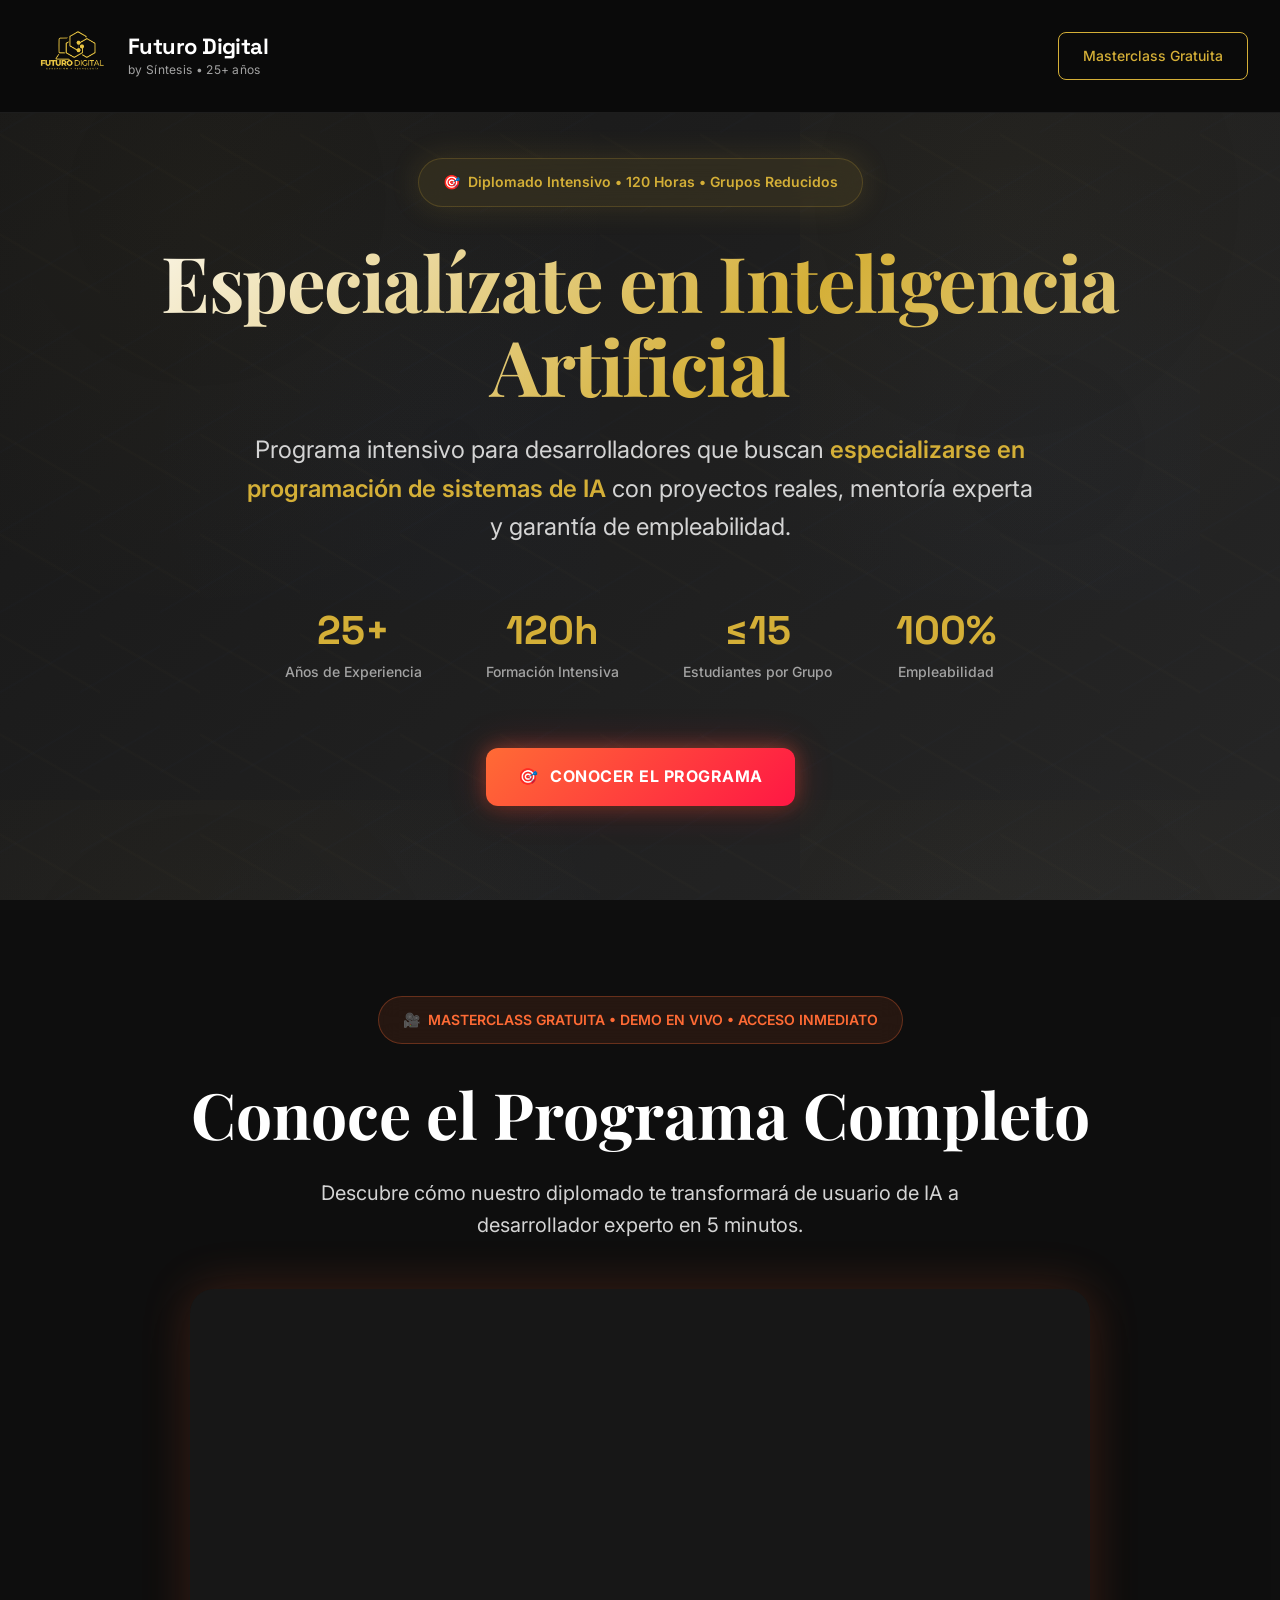
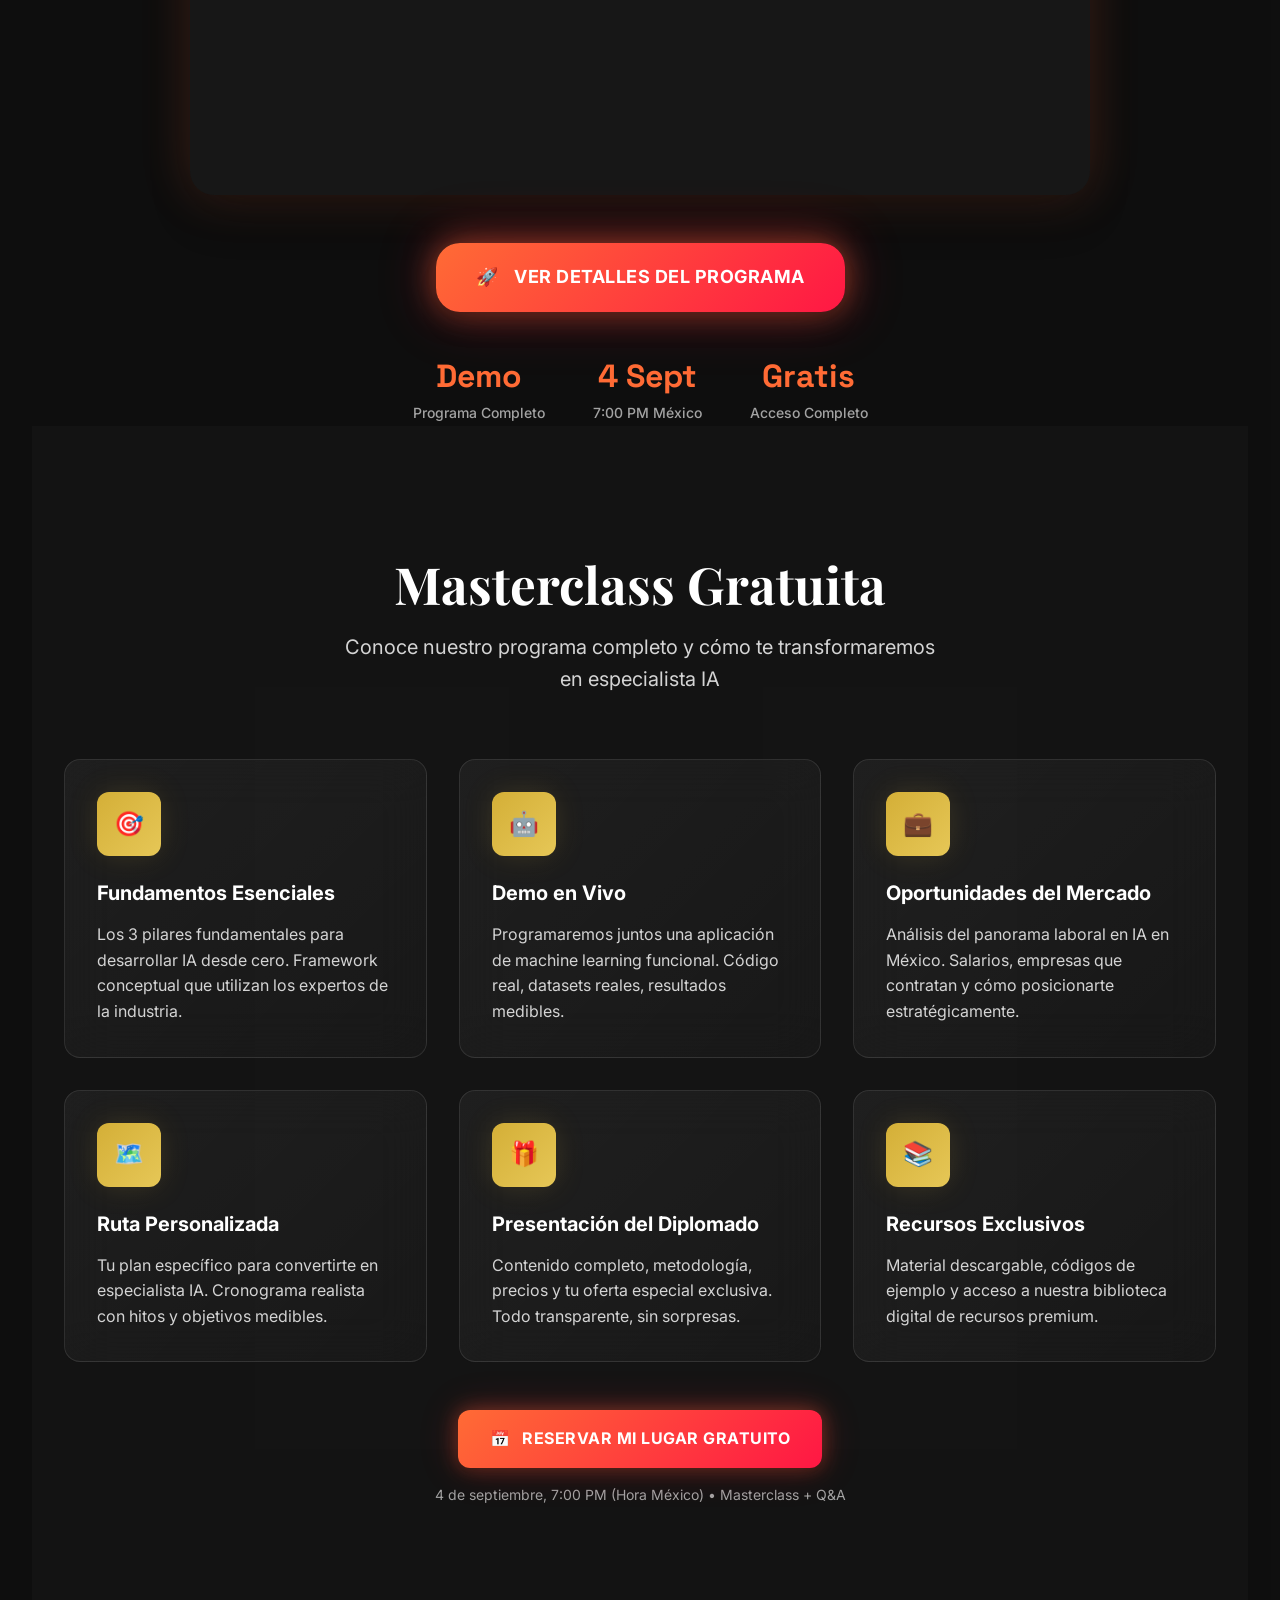
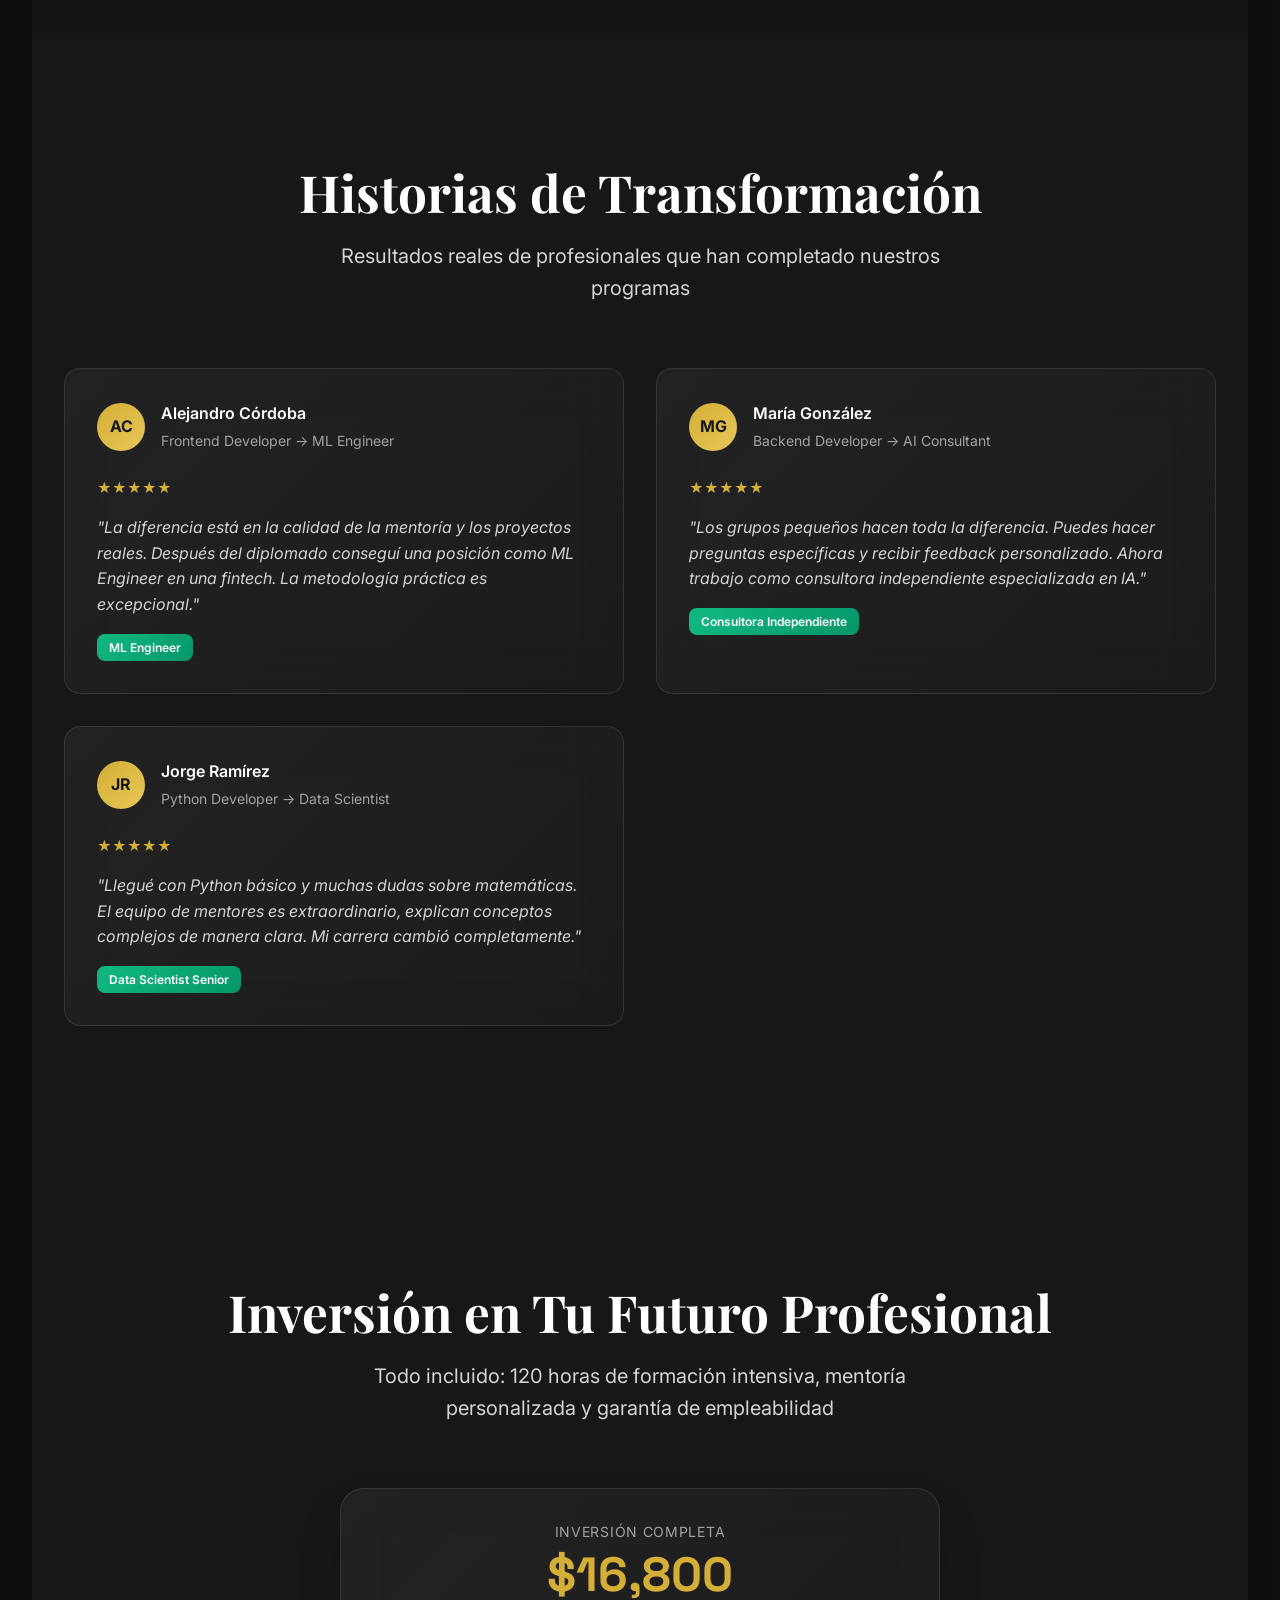
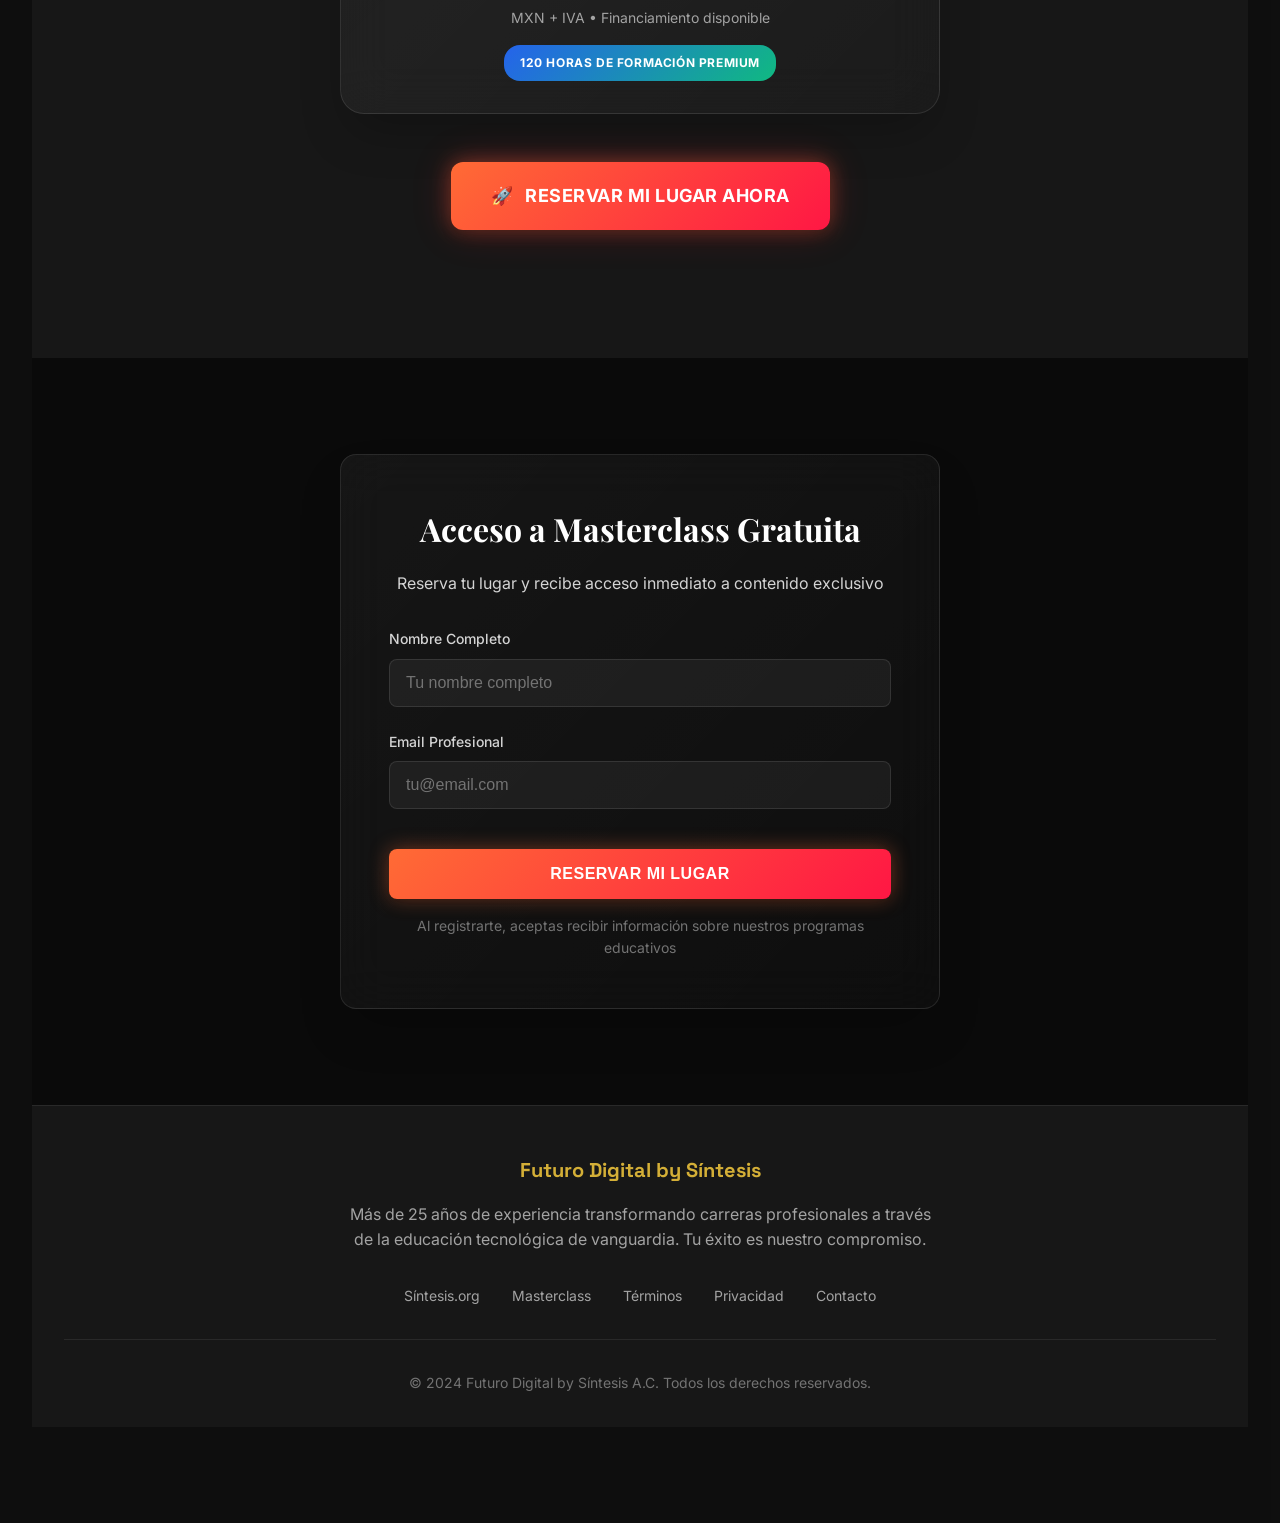
==== index.html @ a06c9054 "Update index.html" ====
<!DOCTYPE html>
<html lang="es">
<head>
    <meta charset="UTF-8">
    <meta name="viewport" content="width=device-width, initial-scale=1.0">
    <title>Diplomado en Inteligencia Artificial | Futuro Digital by Síntesis</title>
    <meta name="description" content="Formación premium en IA para desarrolladores. 120 horas de capacitación intensiva con proyectos reales. Avalado por 25+ años de experiencia en educación tecnológica.">
    
    <!-- Fuentes premium -->
    <link rel="preconnect" href="https://fonts.googleapis.com">
    <link rel="preconnect" href="https://fonts.gstatic.com" crossorigin>
    <link href="https://fonts.googleapis.com/css2?family=Inter:wght@300;400;500;600;700;800;900&family=Playfair+Display:wght@400;500;600;700;800&family=Space+Grotesk:wght@300;400;500;600;700&family=JetBrains+Mono:wght@300;400;500;600&display=swap" rel="stylesheet">
    
    <style>
        :root {
            --primary-gold: #D4AF37;
            --gold-light: #E6C757;
            --gold-dark: #B8860B;
            --accent-blue: #2563EB;
            --accent-green: #10B981;
            --cta-orange: #FF6B35;
            --cta-red: #FF1744;
            --cta-purple: #8B5CF6;
            --cta-pink: #F97316;
            --neutral-50: #FAFAFA;
            --neutral-100: #F5F5F5;
            --neutral-200: #E5E5E5;
            --neutral-300: #D4D4D4;
            --neutral-400: #A3A3A3;
            --neutral-500: #737373;
            --neutral-600: #525252;
            --neutral-700: #404040;
            --neutral-800: #262626;
            --neutral-900: #171717;
            --neutral-950: #0A0A0A;
            --white: #FFFFFF;
            
            --gradient-cta: linear-gradient(135deg, var(--cta-orange) 0%, var(--cta-red) 100%);
            --gradient-cta-hover: linear-gradient(135deg, var(--cta-red) 0%, var(--cta-purple) 100%);
            --gradient-primary: linear-gradient(135deg, var(--primary-gold) 0%, var(--gold-light) 100%);
            --gradient-surface: linear-gradient(135deg, var(--neutral-900) 0%, var(--neutral-800) 100%);
            --gradient-card: linear-gradient(135deg, rgba(255,255,255,0.05) 0%, rgba(255,255,255,0.02) 100%);
            
            --shadow-sm: 0 1px 2px 0 rgb(0 0 0 / 0.05);
            --shadow-md: 0 4px 6px -1px rgb(0 0 0 / 0.1), 0 2px 4px -2px rgb(0 0 0 / 0.1);
            --shadow-lg: 0 10px 15px -3px rgb(0 0 0 / 0.1), 0 4px 6px -4px rgb(0 0 0 / 0.1);
            --shadow-xl: 0 20px 25px -5px rgb(0 0 0 / 0.1), 0 8px 10px -6px rgb(0 0 0 / 0.1);
            --shadow-2xl: 0 25px 50px -12px rgb(0 0 0 / 0.25);
            --shadow-glow: 0 0 30px rgba(212, 175, 55, 0.15);
            
            --border-radius-sm: 0.375rem;
            --border-radius-md: 0.5rem;
            --border-radius-lg: 0.75rem;
            --border-radius-xl: 1rem;
            --border-radius-2xl: 1.5rem;
        }

        * {
            margin: 0;
            padding: 0;
            box-sizing: border-box;
        }

        html {
            scroll-behavior: smooth;
        }

        body {
            font-family: 'Inter', -apple-system, BlinkMacSystemFont, sans-serif;
            background: var(--neutral-950);
            color: var(--white);
            line-height: 1.6;
            -webkit-font-smoothing: antialiased;
            -moz-osx-font-smoothing: grayscale;
            overflow-x: hidden;
        }

        /* FONDO PREMIUM SUTIL */
        .premium-background {
            position: fixed;
            top: 0;
            left: 0;
            width: 100%;
            height: 100%;
            z-index: -10;
            background: var(--gradient-surface);
        }

        .ambient-grid {
            position: absolute;
            width: 100%;
            height: 100%;
            background-image: 
                radial-gradient(circle at 25% 25%, rgba(212, 175, 55, 0.03) 0%, transparent 50%),
                radial-gradient(circle at 75% 75%, rgba(37, 99, 235, 0.02) 0%, transparent 50%);
            background-size: 800px 800px, 600px 600px;
            animation: ambientShift 30s ease-in-out infinite;
        }

        .geometric-pattern {
            position: absolute;
            width: 100%;
            height: 100%;
            background-image: 
                linear-gradient(30deg, transparent 40%, rgba(212, 175, 55, 0.01) 41%, rgba(212, 175, 55, 0.01) 42%, transparent 43%),
                linear-gradient(150deg, transparent 40%, rgba(37, 99, 235, 0.01) 41%, rgba(37, 99, 235, 0.01) 42%, transparent 43%);
            background-size: 100px 100px, 80px 80px;
        }

        /* HEADER PREMIUM */
        .header-premium {
            position: fixed;
            top: 0;
            left: 0;
            right: 0;
            background: rgba(10, 10, 10, 0.95);
            backdrop-filter: blur(24px) saturate(180%);
            border-bottom: 1px solid rgba(255, 255, 255, 0.08);
            z-index: 1000;
            padding: 1rem 0;
            transition: all 0.3s cubic-bezier(0.4, 0, 0.2, 1);
        }

        .header-premium.scrolled {
            background: rgba(10, 10, 10, 0.98);
            box-shadow: var(--shadow-lg);
        }

        .nav-container {
            max-width: 1400px;
            margin: 0 auto;
            display: flex;
            align-items: center;
            justify-content: space-between;
            padding: 0 2rem;
        }

        .logo-premium {
            display: flex;
            align-items: center;
            gap: 1rem;
        }

        .logo-mark {
            width: 80px;
            height: 80px;
            background: transparent;
            border-radius: var(--border-radius-lg);
            display: flex;
            align-items: center;
            justify-content: center;
            position: relative;
            overflow: hidden;
        }

        .logo-mark img {
            width: 70px;
            height: 70px;
            object-fit: contain;
        }

        .logo-mark::after {
            content: '';
            position: absolute;
            inset: -2px;
            background: var(--gradient-primary);
            border-radius: var(--border-radius-lg);
            z-index: -1;
            opacity: 0;
            transition: opacity 0.3s ease;
        }

        .logo-mark:hover::after {
            opacity: 0.3;
        }

        .brand-text {
            display: flex;
            flex-direction: column;
        }

        .brand-name {
            font-family: 'Space Grotesk', sans-serif;
            font-size: 1.375rem;
            font-weight: 700;
            color: var(--white);
            letter-spacing: -0.025em;
            line-height: 1.2;
        }

        .brand-tagline {
            font-size: 0.75rem;
            color: var(--neutral-400);
            font-weight: 400;
            letter-spacing: 0.025em;
        }

        .nav-actions {
            display: flex;
            gap: 1rem;
            align-items: center;
        }

        .btn-outline {
            padding: 0.75rem 1.5rem;
            background: transparent;
            border: 1px solid var(--primary-gold);
            color: var(--primary-gold);
            text-decoration: none;
            border-radius: var(--border-radius-md);
            font-weight: 500;
            font-size: 0.875rem;
            transition: all 0.3s cubic-bezier(0.4, 0, 0.2, 1);
            position: relative;
            overflow: hidden;
        }

        .btn-outline::before {
            content: '';
            position: absolute;
            top: 0;
            left: -100%;
            width: 100%;
            height: 100%;
            background: var(--gradient-primary);
            transition: left 0.3s cubic-bezier(0.4, 0, 0.2, 1);
            z-index: -1;
        }

        .btn-outline:hover::before {
            left: 0;
        }

        .btn-outline:hover {
            color: var(--neutral-900);
            border-color: var(--gold-light);
            transform: translateY(-1px);
            box-shadow: var(--shadow-md);
        }

        /* HERO SECTION PREMIUM */
        .hero-premium {
            min-height: 100vh;
            display: flex;
            align-items: center;
            justify-content: center;
            padding: 8rem 2rem 4rem;
            position: relative;
        }

        .hero-content {
            max-width: 1200px;
            text-align: center;
            z-index: 10;
        }

        .hero-badge {
            display: inline-flex;
            align-items: center;
            gap: 0.5rem;
            padding: 0.75rem 1.5rem;
            background: rgba(212, 175, 55, 0.1);
            border: 1px solid rgba(212, 175, 55, 0.2);
            border-radius: 2rem;
            color: var(--primary-gold);
            font-size: 0.875rem;
            font-weight: 600;
            margin-bottom: 2rem;
            backdrop-filter: blur(12px);
            box-shadow: var(--shadow-glow);
        }

        .hero-title {
            font-family: 'Playfair Display', serif;
            font-size: clamp(3rem, 6vw, 5.5rem);
            font-weight: 700;
            line-height: 1.1;
            margin-bottom: 1.5rem;
            background: linear-gradient(
                135deg,
                var(--white) 0%,
                var(--primary-gold) 30%,
                var(--white) 70%,
                var(--gold-light) 100%
            );
            background-size: 200% 200%;
            -webkit-background-clip: text;
            -webkit-text-fill-color: transparent;
            background-clip: text;
            animation: titleShimmer 8s ease-in-out infinite;
            letter-spacing: -0.02em;
        }

        .hero-subtitle {
            font-size: clamp(1.125rem, 2.5vw, 1.5rem);
            color: var(--neutral-300);
            margin-bottom: 3rem;
            line-height: 1.6;
            max-width: 800px;
            margin-left: auto;
            margin-right: auto;
            font-weight: 400;
        }

        .hero-highlight {
            color: var(--primary-gold);
            font-weight: 600;
        }

        .hero-stats {
            display: flex;
            justify-content: center;
            gap: 4rem;
            margin: 4rem 0;
            flex-wrap: wrap;
        }

        .stat-item {
            text-align: center;
        }

        .stat-number {
            display: block;
            font-family: 'Space Grotesk', sans-serif;
            font-size: 2.5rem;
            font-weight: 800;
            color: var(--primary-gold);
            line-height: 1;
            margin-bottom: 0.5rem;
        }

        .stat-label {
            font-size: 0.875rem;
            color: var(--neutral-400);
            font-weight: 500;
        }

        .cta-section {
            margin-top: 3rem;
        }

        .btn-primary {
            display: inline-flex;
            align-items: center;
            gap: 0.75rem;
            padding: 1rem 2rem;
            background: var(--gradient-cta);
            color: var(--white);
            text-decoration: none;
            border-radius: var(--border-radius-lg);
            font-weight: 700;
            font-size: 1rem;
            transition: all 0.3s cubic-bezier(0.4, 0, 0.2, 1);
            box-shadow: 
                var(--shadow-lg), 
                0 0 20px rgba(255, 107, 53, 0.4),
                0 0 40px rgba(255, 23, 68, 0.2);
            border: none;
            cursor: pointer;
            position: relative;
            overflow: hidden;
            text-transform: uppercase;
            letter-spacing: 0.5px;
            animation: ctaPulse 3s ease-in-out infinite;
        }

        .btn-primary::before {
            content: '';
            position: absolute;
            top: 0;
            left: -100%;
            width: 100%;
            height: 100%;
            background: linear-gradient(90deg, transparent, rgba(255, 255, 255, 0.2), transparent);
            transition: left 0.6s cubic-bezier(0.4, 0, 0.2, 1);
        }

        .btn-primary:hover::before {
            left: 100%;
        }

        .btn-primary:hover {
            background: var(--gradient-cta-hover);
            transform: translateY(-3px) scale(1.05);
            box-shadow: 
                var(--shadow-2xl), 
                0 0 30px rgba(255, 107, 53, 0.6),
                0 0 60px rgba(255, 23, 68, 0.3);
        }

        /* PRICING HIGHLIGHT */
        .pricing-highlight {
            background: var(--gradient-card);
            backdrop-filter: blur(24px);
            border: 1px solid rgba(255, 255, 255, 0.1);
            border-radius: var(--border-radius-2xl);
            padding: 2rem;
            margin: 3rem auto;
            max-width: 600px;
            text-align: center;
            box-shadow: var(--shadow-2xl);
        }

        .price-label {
            font-size: 0.875rem;
            color: var(--neutral-400);
            margin-bottom: 0.5rem;
            text-transform: uppercase;
            letter-spacing: 0.05em;
        }

        .price-original {
            font-size: 1.25rem;
            color: var(--neutral-500);
            text-decoration: line-through;
            margin-bottom: 0.5rem;
        }

        .price-current {
            font-family: 'Space Grotesk', sans-serif;
            font-size: 3rem;
            font-weight: 800;
            color: var(--primary-gold);
            line-height: 1;
            margin-bottom: 0.5rem;
        }

        .price-note {
            font-size: 0.875rem;
            color: var(--neutral-400);
        }

        .value-badge {
            background: linear-gradient(135deg, var(--accent-blue), var(--accent-green));
            color: var(--white);
            padding: 0.5rem 1rem;
            border-radius: 1rem;
            font-size: 0.75rem;
            font-weight: 700;
            margin-top: 1rem;
            display: inline-block;
            text-transform: uppercase;
            letter-spacing: 0.05em;
        }

        /* VIDEO SECTION ESTRELLA */
        .video-hero-section {
            padding: 6rem 2rem;
            background: rgba(255, 255, 255, 0.02);
            position: relative;
        }

        .video-container {
            max-width: 1000px;
            margin: 0 auto;
            text-align: center;
        }

        .video-badge {
            display: inline-flex;
            align-items: center;
            gap: 0.5rem;
            padding: 0.75rem 1.5rem;
            background: rgba(255, 107, 53, 0.1);
            border: 1px solid rgba(255, 107, 53, 0.3);
            border-radius: 2rem;
            color: var(--cta-orange);
            font-size: 0.875rem;
            font-weight: 600;
            margin-bottom: 2rem;
            backdrop-filter: blur(12px);
            animation: videoBadgePulse 3s ease-in-out infinite;
        }

        .video-title {
            font-family: 'Playfair Display', serif;
            font-size: clamp(2.5rem, 5vw, 4rem);
            font-weight: 700;
            color: var(--white);
            margin-bottom: 1.5rem;
            line-height: 1.2;
        }

        .video-subtitle {
            font-size: 1.25rem;
            color: var(--neutral-300);
            margin-bottom: 3rem;
            max-width: 700px;
            margin-left: auto;
            margin-right: auto;
        }

        .video-player {
            position: relative;
            width: 100%;
            max-width: 900px;
            margin: 0 auto 3rem;
            border-radius: var(--border-radius-2xl);
            overflow: hidden;
            box-shadow: 
                var(--shadow-2xl),
                0 0 50px rgba(255, 107, 53, 0.2);
            background: var(--neutral-900);
            aspect-ratio: 16/9;
        }

        .video-iframe {
            width: 100%;
            height: 100%;
            border: none;
            border-radius: var(--border-radius-2xl);
        }

        .video-cta-section {
            margin-top: 3rem;
        }

        .btn-video-cta {
            display: inline-flex;
            align-items: center;
            gap: 1rem;
            padding: 1.25rem 2.5rem;
            background: var(--gradient-cta);
            color: var(--white);
            text-decoration: none;
            border-radius: var(--border-radius-2xl);
            font-size: 1.125rem;
            font-weight: 700;
            text-transform: uppercase;
            letter-spacing: 0.5px;
            box-shadow: 
                var(--shadow-xl),
                0 0 30px rgba(255, 107, 53, 0.5),
                0 0 60px rgba(255, 23, 68, 0.3);
            transition: all 0.3s cubic-bezier(0.4, 0, 0.2, 1);
            border: none;
            cursor: pointer;
            position: relative;
            overflow: hidden;
            animation: ctaGigaPulse 4s ease-in-out infinite;
        }

        .btn-video-cta::before {
            content: '';
            position: absolute;
            top: 0;
            left: -100%;
            width: 100%;
            height: 100%;
            background: linear-gradient(90deg, transparent, rgba(255, 255, 255, 0.3), transparent);
            transition: left 0.6s cubic-bezier(0.4, 0, 0.2, 1);
        }

        .btn-video-cta:hover::before {
            left: 100%;
        }

        .btn-video-cta:hover {
            background: var(--gradient-cta-hover);
            transform: translateY(-4px) scale(1.05);
            box-shadow: 
                var(--shadow-2xl),
                0 0 40px rgba(255, 107, 53, 0.7),
                0 0 80px rgba(255, 23, 68, 0.4);
        }

        .video-stats {
            display: flex;
            justify-content: center;
            gap: 3rem;
            margin-top: 3rem;
            flex-wrap: wrap;
        }

        .video-stat {
            text-align: center;
        }

        .video-stat-number {
            display: block;
            font-family: 'Space Grotesk', sans-serif;
            font-size: 2rem;
            font-weight: 800;
            color: var(--cta-orange);
            line-height: 1;
            margin-bottom: 0.5rem;
        }

        .video-stat-label {
            font-size: 0.875rem;
            color: var(--neutral-400);
            font-weight: 500;
        }

        @keyframes videoBadgePulse {
            0%, 100% { 
                transform: scale(1);
                box-shadow: 0 0 20px rgba(255, 107, 53, 0.3);
            }
            50% { 
                transform: scale(1.05);
                box-shadow: 0 0 30px rgba(255, 107, 53, 0.5);
            }
        }

        @keyframes ctaGigaPulse {
            0%, 100% { 
                transform: scale(1);
                box-shadow: 
                    var(--shadow-xl),
                    0 0 30px rgba(255, 107, 53, 0.5),
                    0 0 60px rgba(255, 23, 68, 0.3);
            }
            50% { 
                transform: scale(1.02);
                box-shadow: 
                    var(--shadow-2xl),
                    0 0 40px rgba(255, 107, 53, 0.7),
                    0 0 80px rgba(255, 23, 68, 0.5);
            }
        }

        /* MASTERCLASS SECTION */
        .masterclass-section {
            padding: 8rem 2rem;
            background: rgba(255, 255, 255, 0.02);
        }

        .section-container {
            max-width: 1200px;
            margin: 0 auto;
        }

        .section-header {
            text-align: center;
            margin-bottom: 4rem;
        }

        .section-title {
            font-family: 'Playfair Display', serif;
            font-size: clamp(2.5rem, 4vw, 3.5rem);
            font-weight: 700;
            color: var(--white);
            margin-bottom: 1rem;
            line-height: 1.2;
        }

        .section-subtitle {
            font-size: 1.25rem;
            color: var(--neutral-300);
            max-width: 600px;
            margin: 0 auto;
        }

        .masterclass-grid {
            display: grid;
            grid-template-columns: repeat(auto-fit, minmax(350px, 1fr));
            gap: 2rem;
        }

        .masterclass-card {
            background: var(--gradient-card);
            backdrop-filter: blur(24px);
            border: 1px solid rgba(255, 255, 255, 0.1);
            border-radius: var(--border-radius-xl);
            padding: 2rem;
            transition: all 0.3s cubic-bezier(0.4, 0, 0.2, 1);
            position: relative;
            overflow: hidden;
        }

        .masterclass-card::before {
            content: '';
            position: absolute;
            top: 0;
            left: 0;
            right: 0;
            height: 2px;
            background: var(--gradient-primary);
            transform: scaleX(0);
            transition: transform 0.3s cubic-bezier(0.4, 0, 0.2, 1);
        }

        .masterclass-card:hover::before {
            transform: scaleX(1);
        }

        .masterclass-card:hover {
            transform: translateY(-4px);
            border-color: rgba(212, 175, 55, 0.3);
            box-shadow: var(--shadow-2xl);
        }

        .card-icon {
            width: 4rem;
            height: 4rem;
            background: var(--gradient-primary);
            border-radius: var(--border-radius-lg);
            display: flex;
            align-items: center;
            justify-content: center;
            font-size: 1.5rem;
            color: var(--neutral-900);
            margin-bottom: 1.5rem;
            box-shadow: var(--shadow-glow);
        }

        .card-title {
            font-size: 1.25rem;
            font-weight: 700;
            color: var(--white);
            margin-bottom: 1rem;
            line-height: 1.3;
        }

        .card-description {
            color: var(--neutral-300);
            line-height: 1.6;
        }

        /* TESTIMONIALS */
        .testimonials-section {
            padding: 8rem 2rem;
            background: var(--neutral-900);
        }

        .testimonials-grid {
            display: grid;
            grid-template-columns: repeat(auto-fit, minmax(400px, 1fr));
            gap: 2rem;
            margin-top: 4rem;
        }

        .testimonial-card {
            background: var(--gradient-card);
            backdrop-filter: blur(24px);
            border: 1px solid rgba(255, 255, 255, 0.1);
            border-radius: var(--border-radius-xl);
            padding: 2rem;
            transition: all 0.3s cubic-bezier(0.4, 0, 0.2, 1);
        }

        .testimonial-card:hover {
            transform: translateY(-4px);
            border-color: rgba(212, 175, 55, 0.3);
            box-shadow: var(--shadow-2xl);
        }

        .testimonial-header {
            display: flex;
            align-items: center;
            gap: 1rem;
            margin-bottom: 1.5rem;
        }

        .testimonial-avatar {
            width: 3rem;
            height: 3rem;
            background: var(--gradient-primary);
            border-radius: 50%;
            display: flex;
            align-items: center;
            justify-content: center;
            font-weight: 700;
            color: var(--neutral-900);
        }

        .testimonial-author h4 {
            color: var(--white);
            font-weight: 600;
            margin-bottom: 0.25rem;
        }

        .testimonial-role {
            color: var(--neutral-400);
            font-size: 0.875rem;
        }

        .testimonial-stars {
            color: var(--primary-gold);
            margin-bottom: 1rem;
            font-size: 0.875rem;
        }

        .testimonial-quote {
            color: var(--neutral-300);
            line-height: 1.6;
            font-style: italic;
        }

        .outcome-badge {
            background: linear-gradient(135deg, var(--accent-green), #059669);
            color: var(--white);
            padding: 0.25rem 0.75rem;
            border-radius: 0.5rem;
            font-size: 0.75rem;
            font-weight: 600;
            margin-top: 1rem;
            display: inline-block;
        }

        /* PRICING SECTION */
        .pricing-section {
            padding: 8rem 2rem;
            background: var(--neutral-900);
        }

        .pricing-highlight {
            background: var(--gradient-card);
            backdrop-filter: blur(24px);
            border: 1px solid rgba(255, 255, 255, 0.1);
            border-radius: var(--border-radius-2xl);
            padding: 2rem;
            text-align: center;
            box-shadow: var(--shadow-2xl);
        }

        .price-label {
            font-size: 0.875rem;
            color: var(--neutral-400);
            margin-bottom: 0.5rem;
            text-transform: uppercase;
            letter-spacing: 0.05em;
        }

        .price-current {
            font-family: 'Space Grotesk', sans-serif;
            font-size: 3rem;
            font-weight: 800;
            color: var(--primary-gold);
            line-height: 1;
            margin-bottom: 0.5rem;
        }

        .price-note {
            font-size: 0.875rem;
            color: var(--neutral-400);
        }

        .value-badge {
            background: linear-gradient(135deg, var(--accent-blue), var(--accent-green));
            color: var(--white);
            padding: 0.5rem 1rem;
            border-radius: 1rem;
            font-size: 0.75rem;
            font-weight: 700;
            margin-top: 1rem;
            display: inline-block;
            text-transform: uppercase;
            letter-spacing: 0.05em;
        }

        /* FORM SECTION */
        .form-section {
            padding: 6rem 2rem;
            background: var(--neutral-950);
        }

        .form-container {
            max-width: 600px;
            margin: 0 auto;
            text-align: center;
        }

        .form-card {
            background: var(--gradient-card);
            backdrop-filter: blur(24px);
            border: 1px solid rgba(255, 255, 255, 0.1);
            border-radius: var(--border-radius-xl);
            padding: 3rem;
            box-shadow: var(--shadow-2xl);
        }

        .form-title {
            font-family: 'Playfair Display', serif;
            font-size: 2rem;
            font-weight: 700;
            color: var(--white);
            margin-bottom: 1rem;
        }

        .form-subtitle {
            color: var(--neutral-300);
            margin-bottom: 2rem;
        }

        .form-group {
            margin-bottom: 1.5rem;
            text-align: left;
        }

        .form-label {
            display: block;
            color: var(--neutral-300);
            font-weight: 500;
            margin-bottom: 0.5rem;
            font-size: 0.875rem;
        }

        .form-input {
            width: 100%;
            padding: 0.875rem 1rem;
            background: rgba(255, 255, 255, 0.05);
            border: 1px solid rgba(255, 255, 255, 0.1);
            border-radius: var(--border-radius-md);
            color: var(--white);
            font-size: 1rem;
            transition: all 0.3s cubic-bezier(0.4, 0, 0.2, 1);
        }

        .form-input:focus {
            outline: none;
            border-color: var(--primary-gold);
            box-shadow: 0 0 0 3px rgba(212, 175, 55, 0.1);
            background: rgba(255, 255, 255, 0.08);
        }

        .form-input::placeholder {
            color: var(--neutral-500);
        }

        .btn-form {
            width: 100%;
            padding: 1rem;
            background: var(--gradient-cta);
            color: var(--white);
            border: none;
            border-radius: var(--border-radius-md);
            font-weight: 700;
            font-size: 1rem;
            cursor: pointer;
            transition: all 0.3s cubic-bezier(0.4, 0, 0.2, 1);
            margin-top: 1rem;
            text-transform: uppercase;
            letter-spacing: 0.5px;
            box-shadow: 
                var(--shadow-lg),
                0 0 20px rgba(255, 107, 53, 0.4);
        }

        .btn-form:hover {
            background: var(--gradient-cta-hover);
            transform: translateY(-2px);
            box-shadow: 
                var(--shadow-xl),
                0 0 30px rgba(255, 107, 53, 0.6);
        }

        /* FOOTER */
        .footer {
            background: var(--neutral-900);
            padding: 3rem 2rem 2rem;
            border-top: 1px solid rgba(255, 255, 255, 0.08);
        }

        .footer-container {
            max-width: 1200px;
            margin: 0 auto;
            text-align: center;
        }

        .footer-brand {
            font-family: 'Space Grotesk', sans-serif;
            font-size: 1.25rem;
            font-weight: 700;
            color: var(--primary-gold);
            margin-bottom: 1rem;
        }

        .footer-text {
            color: var(--neutral-400);
            margin-bottom: 2rem;
            max-width: 600px;
            margin-left: auto;
            margin-right: auto;
        }

        .footer-links {
            display: flex;
            justify-content: center;
            gap: 2rem;
            margin-bottom: 2rem;
            flex-wrap: wrap;
        }

        .footer-links a {
            color: var(--neutral-400);
            text-decoration: none;
            transition: color 0.3s ease;
            font-size: 0.875rem;
        }

        .footer-links a:hover {
            color: var(--primary-gold);
        }

        .footer-bottom {
            border-top: 1px solid rgba(255, 255, 255, 0.08);
            padding-top: 2rem;
            color: var(--neutral-500);
            font-size: 0.875rem;
        }

        /* RESPONSIVE */
        @media (max-width: 1024px) {
            .nav-actions {
                display: none;
            }
            
            .logo-mark {
                width: 70px;
                height: 70px;
            }
            
            .logo-mark img {
                width: 60px;
                height: 60px;
            }
        }

        @media (max-width: 768px) {
            .hero-stats {
                gap: 2rem;
            }

            .stat-number {
                font-size: 2rem;
            }

            .masterclass-grid,
            .testimonials-grid {
                grid-template-columns: 1fr;
            }

            .footer-links {
                flex-direction: column;
                gap: 1rem;
            }

            .form-card {
                padding: 2rem;
            }

            .video-stats {
                gap: 2rem;
            }

            .video-stat-number {
                font-size: 1.5rem;
            }

            .btn-video-cta {
                padding: 1rem 2rem;
                font-size: 1rem;
            }

            .logo-mark img {
                width: 50px;
                height: 50px;
            }

            .pricing-highlight {
                margin: 2rem 0;
                padding: 1.5rem;
            }

            .price-current {
                font-size: 2.5rem;
            }
        }

        /* ANIMACIONES SUTILES */
        @keyframes ambientShift {
            0%, 100% { 
                background-position: 0% 50%;
            }
            50% { 
                background-position: 100% 50%;
            }
        }

        @keyframes ctaPulse {
            0%, 100% { 
                box-shadow: 
                    var(--shadow-lg), 
                    0 0 20px rgba(255, 107, 53, 0.4),
                    0 0 40px rgba(255, 23, 68, 0.2);
            }
            50% { 
                box-shadow: 
                    var(--shadow-xl), 
                    0 0 30px rgba(255, 107, 53, 0.6),
                    0 0 60px rgba(255, 23, 68, 0.4);
                transform: scale(1.02);
            }
        }

        @keyframes titleShimmer {
            0%, 100% { 
                background-position: 0% 50%;
            }
            50% { 
                background-position: 100% 50%;
            }
        }

        .fade-in {
            opacity: 0;
            transform: translateY(20px);
            transition: opacity 0.6s cubic-bezier(0.4, 0, 0.2, 1), transform 0.6s cubic-bezier(0.4, 0, 0.2, 1);
        }

        .fade-in.visible {
            opacity: 1;
            transform: translateY(0);
        }

        /* SCROLLBAR PERSONALIZADO */
        ::-webkit-scrollbar {
            width: 8px;
        }

        ::-webkit-scrollbar-track {
            background: var(--neutral-900);
        }

        ::-webkit-scrollbar-thumb {
            background: linear-gradient(180deg, var(--primary-gold), var(--gold-dark));
            border-radius: 4px;
        }

        ::-webkit-scrollbar-thumb:hover {
            background: linear-gradient(180deg, var(--gold-light), var(--primary-gold));
        }
    </style>
</head>
<body>
    <!-- FONDO PREMIUM -->
    <div class="premium-background">
        <div class="ambient-grid"></div>
        <div class="geometric-pattern"></div>
    </div>

    <!-- HEADER PREMIUM -->
    <header class="header-premium" id="header">
        <div class="nav-container">
            <div class="logo-premium">
                <div class="logo-mark">
                    <img src="futuro_digital_logo_correcto.png" alt="Futuro Digital Logo">
                </div>
                <div class="brand-text">
                    <div class="brand-name">Futuro Digital</div>
                    <div class="brand-tagline">by Síntesis • 25+ años</div>
                </div>
            </div>
            <div class="nav-actions">
                <a href="#masterclass" class="btn-outline">Masterclass Gratuita</a>
            </div>
        </div>
    </header>

    <!-- HERO SECTION -->
    <section class="hero-premium">
        <div class="hero-content">
            <div class="hero-badge">
                <span>🎯</span>
                Diplomado Intensivo • 120 Horas • Grupos Reducidos
            </div>
            
            <h1 class="hero-title">
                Especialízate en Inteligencia Artificial
            </h1>
            
            <p class="hero-subtitle">
                Programa intensivo para desarrolladores que buscan <span class="hero-highlight">especializarse en programación de sistemas de IA</span> con proyectos reales, mentoría experta y garantía de empleabilidad.
            </p>

            <div class="hero-stats">
                <div class="stat-item">
                    <span class="stat-number">25+</span>
                    <span class="stat-label">Años de Experiencia</span>
                </div>
                <div class="stat-item">
                    <span class="stat-number">120h</span>
                    <span class="stat-label">Formación Intensiva</span>
                </div>
                <div class="stat-item">
                    <span class="stat-number">≤15</span>
                    <span class="stat-label">Estudiantes por Grupo</span>
                </div>
                <div class="stat-item">
                    <span class="stat-number">100%</span>
                    <span class="stat-label">Empleabilidad</span>
                </div>
            </div>

            <div class="cta-section">
                <a href="#video" class="btn-primary">
                    <span>🎯</span>
                    Conocer el Programa
                </a>
            </div>
        </div>
    </section>

    <!-- VIDEO HERO SECTION -->
    <section class="video-hero-section" id="video">
        <div class="video-container">
            <div class="video-badge">
                <span>🎥</span>
                MASTERCLASS GRATUITA • DEMO EN VIVO • ACCESO INMEDIATO
            </div>
            
            <h2 class="video-title">
                Conoce el Programa Completo
            </h2>
            
            <p class="video-subtitle">
                Descubre cómo nuestro diplomado te transformará de usuario de IA a desarrollador experto en 5 minutos.
            </p>

            <div class="video-player">
                <iframe 
                    class="video-iframe"
                    src="https://www.youtube.com/embed/zJCC1U_QoAg"
                    title="Conoce el Programa Completo - Diplomado en IA"
                    frameborder="0"
                    allow="accelerometer; autoplay; clipboard-write; encrypted-media; gyroscope; picture-in-picture; web-share"
                    referrerpolicy="strict-origin-when-cross-origin"
                    allowfullscreen>
                </iframe>
            </div>

            <div class="video-cta-section">
                <a href="#masterclass" class="btn-video-cta">
                    <span>🚀</span>
                    Ver Detalles del Programa
                </a>
            </div>

            <div class="video-stats">
                <div class="video-stat">
                    <span class="video-stat-number">Demo</span>
                    <span class="video-stat-label">Programa Completo</span>
                </div>
                <div class="video-stat">
                    <span class="video-stat-number">4 Sept</span>
                    <span class="video-stat-label">7:00 PM México</span>
                </div>
                <div class="video-stat">
                    <span class="video-stat-number">Gratis</span>
                    <span class="video-stat-label">Acceso Completo</span>
                </div>
            </div>
        </div>

    <!-- MASTERCLASS SECTION -->
    <section class="masterclass-section" id="masterclass">
        <div class="section-container">
            <div class="section-header">
                <h2 class="section-title">Masterclass Gratuita</h2>
                <p class="section-subtitle">
                    Conoce nuestro programa completo y cómo te transformaremos en especialista IA
                </p>
            </div>

            <div class="masterclass-grid">
                <div class="masterclass-card fade-in">
                    <div class="card-icon">🎯</div>
                    <h3 class="card-title">Fundamentos Esenciales</h3>
                    <p class="card-description">
                        Los 3 pilares fundamentales para desarrollar IA desde cero. Framework conceptual que utilizan los expertos de la industria.
                    </p>
                </div>

                <div class="masterclass-card fade-in">
                    <div class="card-icon">🤖</div>
                    <h3 class="card-title">Demo en Vivo</h3>
                    <p class="card-description">
                        Programaremos juntos una aplicación de machine learning funcional. Código real, datasets reales, resultados medibles.
                    </p>
                </div>

                <div class="masterclass-card fade-in">
                    <div class="card-icon">💼</div>
                    <h3 class="card-title">Oportunidades del Mercado</h3>
                    <p class="card-description">
                        Análisis del panorama laboral en IA en México. Salarios, empresas que contratan y cómo posicionarte estratégicamente.
                    </p>
                </div>

                <div class="masterclass-card fade-in">
                    <div class="card-icon">🗺️</div>
                    <h3 class="card-title">Ruta Personalizada</h3>
                    <p class="card-description">
                        Tu plan específico para convertirte en especialista IA. Cronograma realista con hitos y objetivos medibles.
                    </p>
                </div>

                <div class="masterclass-card fade-in">
                    <div class="card-icon">🎁</div>
                    <h3 class="card-title">Presentación del Diplomado</h3>
                    <p class="card-description">
                        Contenido completo, metodología, precios y tu oferta especial exclusiva. Todo transparente, sin sorpresas.
                    </p>
                </div>

                <div class="masterclass-card fade-in">
                    <div class="card-icon">📚</div>
                    <h3 class="card-title">Recursos Exclusivos</h3>
                    <p class="card-description">
                        Material descargable, códigos de ejemplo y acceso a nuestra biblioteca digital de recursos premium.
                    </p>
                </div>
            </div>

            <div style="text-align: center; margin-top: 3rem;">
                <a href="#registro" class="btn-primary">
                    <span>📅</span>
                    Reservar Mi Lugar Gratuito
                </a>
                <p style="margin-top: 1rem; color: var(--neutral-400); font-size: 0.875rem;">
                    4 de septiembre, 7:00 PM (Hora México) • Masterclass + Q&A
                </p>
            </div>
        </div>
    </section>

    <!-- TESTIMONIALS SECTION -->
    <section class="testimonials-section">
        <div class="section-container">
            <div class="section-header">
                <h2 class="section-title">Historias de Transformación</h2>
                <p class="section-subtitle">
                    Resultados reales de profesionales que han completado nuestros programas
                </p>
            </div>

            <div class="testimonials-grid">
                <div class="testimonial-card fade-in">
                    <div class="testimonial-header">
                        <div class="testimonial-avatar">AC</div>
                        <div class="testimonial-author">
                            <h4>Alejandro Córdoba</h4>
                            <div class="testimonial-role">Frontend Developer → ML Engineer</div>
                        </div>
                    </div>
                    <div class="testimonial-stars">★★★★★</div>
                    <p class="testimonial-quote">
                        "La diferencia está en la calidad de la mentoría y los proyectos reales. Después del diplomado conseguí una posición como ML Engineer en una fintech. La metodología práctica es excepcional."
                    </p>
                    <div class="outcome-badge">ML Engineer</div>
                </div>

                <div class="testimonial-card fade-in">
                    <div class="testimonial-header">
                        <div class="testimonial-avatar">MG</div>
                        <div class="testimonial-author">
                            <h4>María González</h4>
                            <div class="testimonial-role">Backend Developer → AI Consultant</div>
                        </div>
                    </div>
                    <div class="testimonial-stars">★★★★★</div>
                    <p class="testimonial-quote">
                        "Los grupos pequeños hacen toda la diferencia. Puedes hacer preguntas específicas y recibir feedback personalizado. Ahora trabajo como consultora independiente especializada en IA."
                    </p>
                    <div class="outcome-badge">Consultora Independiente</div>
                </div>

                <div class="testimonial-card fade-in">
                    <div class="testimonial-header">
                        <div class="testimonial-avatar">JR</div>
                        <div class="testimonial-author">
                            <h4>Jorge Ramírez</h4>
                            <div class="testimonial-role">Python Developer → Data Scientist</div>
                        </div>
                    </div>
                    <div class="testimonial-stars">★★★★★</div>
                    <p class="testimonial-quote">
                        "Llegué con Python básico y muchas dudas sobre matemáticas. El equipo de mentores es extraordinario, explican conceptos complejos de manera clara. Mi carrera cambió completamente."
                    </p>
                    <div class="outcome-badge">Data Scientist Senior</div>
                </div>
            </div>
        </div>
    </section>

    <!-- PRICING SECTION -->
    <section class="pricing-section">
        <div class="section-container">
            <div class="section-header">
                <h2 class="section-title">Inversión en Tu Futuro Profesional</h2>
                <p class="section-subtitle">
                    Todo incluido: 120 horas de formación intensiva, mentoría personalizada y garantía de empleabilidad
                </p>
            </div>

            <div class="pricing-highlight" style="max-width: 600px; margin: 3rem auto;">
                <div class="price-label">Inversión Completa</div>
                <div class="price-current">$16,800</div>
                <div class="price-note">MXN + IVA • Financiamiento disponible</div>
                <div class="value-badge">120 horas de formación premium</div>
            </div>

            <div style="text-align: center; margin-top: 3rem;">
                <a href="#registro" class="btn-primary" style="padding: 1.25rem 2.5rem; font-size: 1.125rem;">
                    <span>🚀</span>
                    Reservar Mi Lugar Ahora
                </a>
            </div>
        </div>
    </section>

    <!-- FORM SECTION -->
    <section class="form-section" id="registro">
        <div class="form-container">
            <div class="form-card">
                <h2 class="form-title">Acceso a Masterclass Gratuita</h2>
                <p class="form-subtitle">
                    Reserva tu lugar y recibe acceso inmediato a contenido exclusivo
                </p>

                <form onsubmit="submitForm(event)">
                    <div class="form-group">
                        <label class="form-label">Nombre Completo</label>
                        <input type="text" class="form-input" placeholder="Tu nombre completo" required>
                    </div>
                    
                    <div class="form-group">
                        <label class="form-label">Email Profesional</label>
                        <input type="email" class="form-input" placeholder="tu@email.com" required>
                    </div>

                    <button type="submit" class="btn-form">
                        Reservar Mi Lugar
                    </button>
                </form>

                <p style="margin-top: 1rem; color: var(--neutral-500); font-size: 0.875rem; text-align: center;">
                    Al registrarte, aceptas recibir información sobre nuestros programas educativos
                </p>
            </div>
        </div>
    </section>

    <!-- FOOTER -->
    <footer class="footer">
        <div class="footer-container">
            <div class="footer-brand">Futuro Digital by Síntesis</div>
            <p class="footer-text">
                Más de 25 años de experiencia transformando carreras profesionales a través de la educación tecnológica de vanguardia. Tu éxito es nuestro compromiso.
            </p>

            <div class="footer-links">
                <a href="https://www.sinesis.org" target="_blank">Síntesis.org</a>
                <a href="#registro">Masterclass</a>
                <a href="#">Términos</a>
                <a href="#">Privacidad</a>
                <a href="#">Contacto</a>
            </div>

            <div class="footer-bottom">
                <p>© 2024 Futuro Digital by Síntesis A.C. Todos los derechos reservados.</p>
            </div>
        </div>
    </footer>

    <script>
        // Header scroll effect
        window.addEventListener('scroll', () => {
            const header = document.getElementById('header');
            if (window.scrollY > 100) {
                header.classList.add('scrolled');
            } else {
                header.classList.remove('scrolled');
            }
        });

        // Intersection Observer para animaciones
        const observerOptions = {
            threshold: 0.1,
            rootMargin: '0px 0px -50px 0px'
        };

        const observer = new IntersectionObserver((entries) => {
            entries.forEach(entry => {
                if (entry.isIntersecting) {
                    entry.target.classList.add('visible');
                }
            });
        }, observerOptions);

        document.querySelectorAll('.fade-in').forEach(el => {
            observer.observe(el);
        });

        // Smooth scrolling
        document.querySelectorAll('a[href^="#"]').forEach(anchor => {
            anchor.addEventListener('click', function (e) {
                e.preventDefault();
                const target = document.querySelector(this.getAttribute('href'));
                if (target) {
                    target.scrollIntoView({
                        behavior: 'smooth',
                        block: 'start'
                    });
                }
            });
        });

        // Form submission
        function submitForm(event) {
            event.preventDefault();
            
            // Simulación de procesamiento
            const submitButton = event.target.querySelector('button[type="submit"]');
            const originalText = submitButton.textContent;
            
            submitButton.textContent = 'Reservando...';
            submitButton.disabled = true;
            
            setTimeout(() => {
                // Aquí redirigiríamos a la página de agradecimiento
                window.location.href = 'gracias.html';
            }, 1500);
        }

        // Parallax effect suave para elementos de fondo
        if (window.innerWidth > 1024) {
            window.addEventListener('scroll', () => {
                const scrolled = window.pageYOffset;
                const parallax = scrolled * 0.05;
                
                document.querySelector('.ambient-grid').style.transform = `translateY(${parallax}px)`;
            }, { passive: true });
        }

        // Optimización para móviles
        if (window.innerWidth <= 768) {
            document.documentElement.style.setProperty('--animation-duration', '0.3s');
        }
    </script>
</body>
</html>
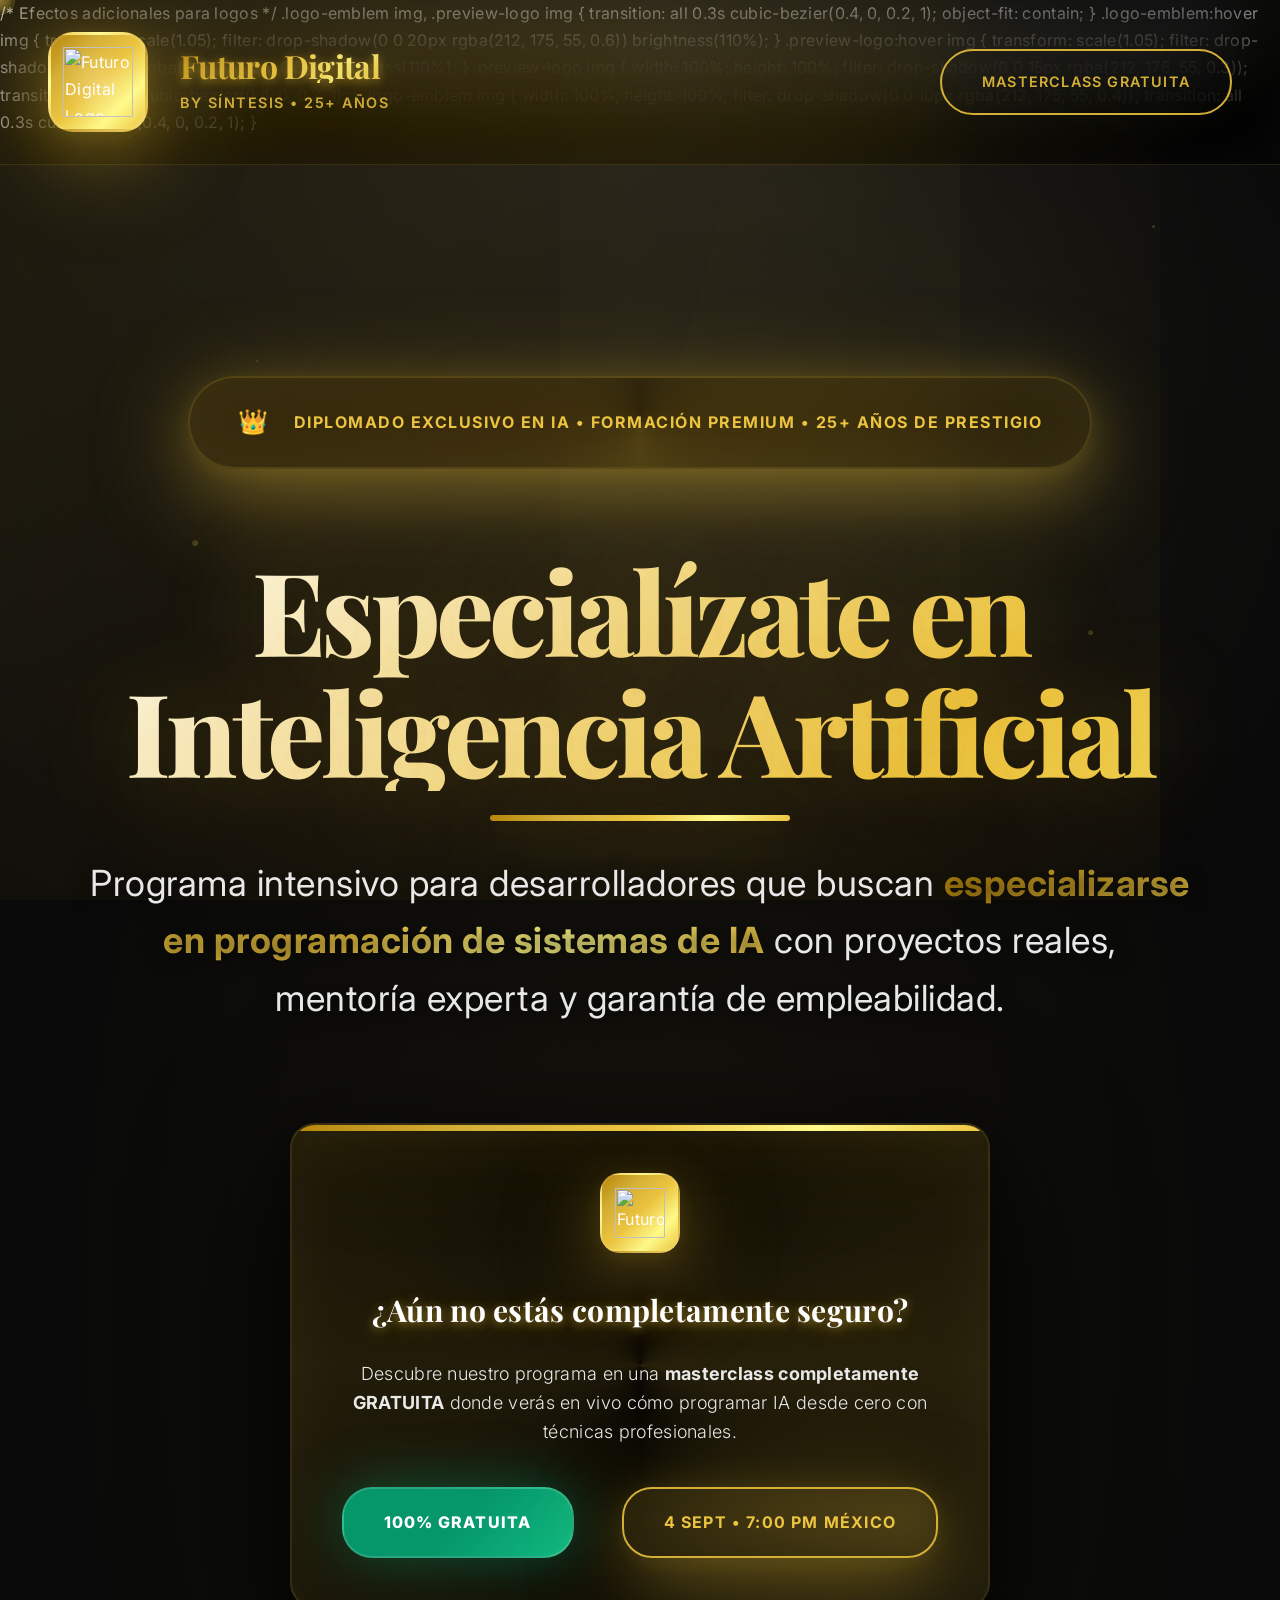
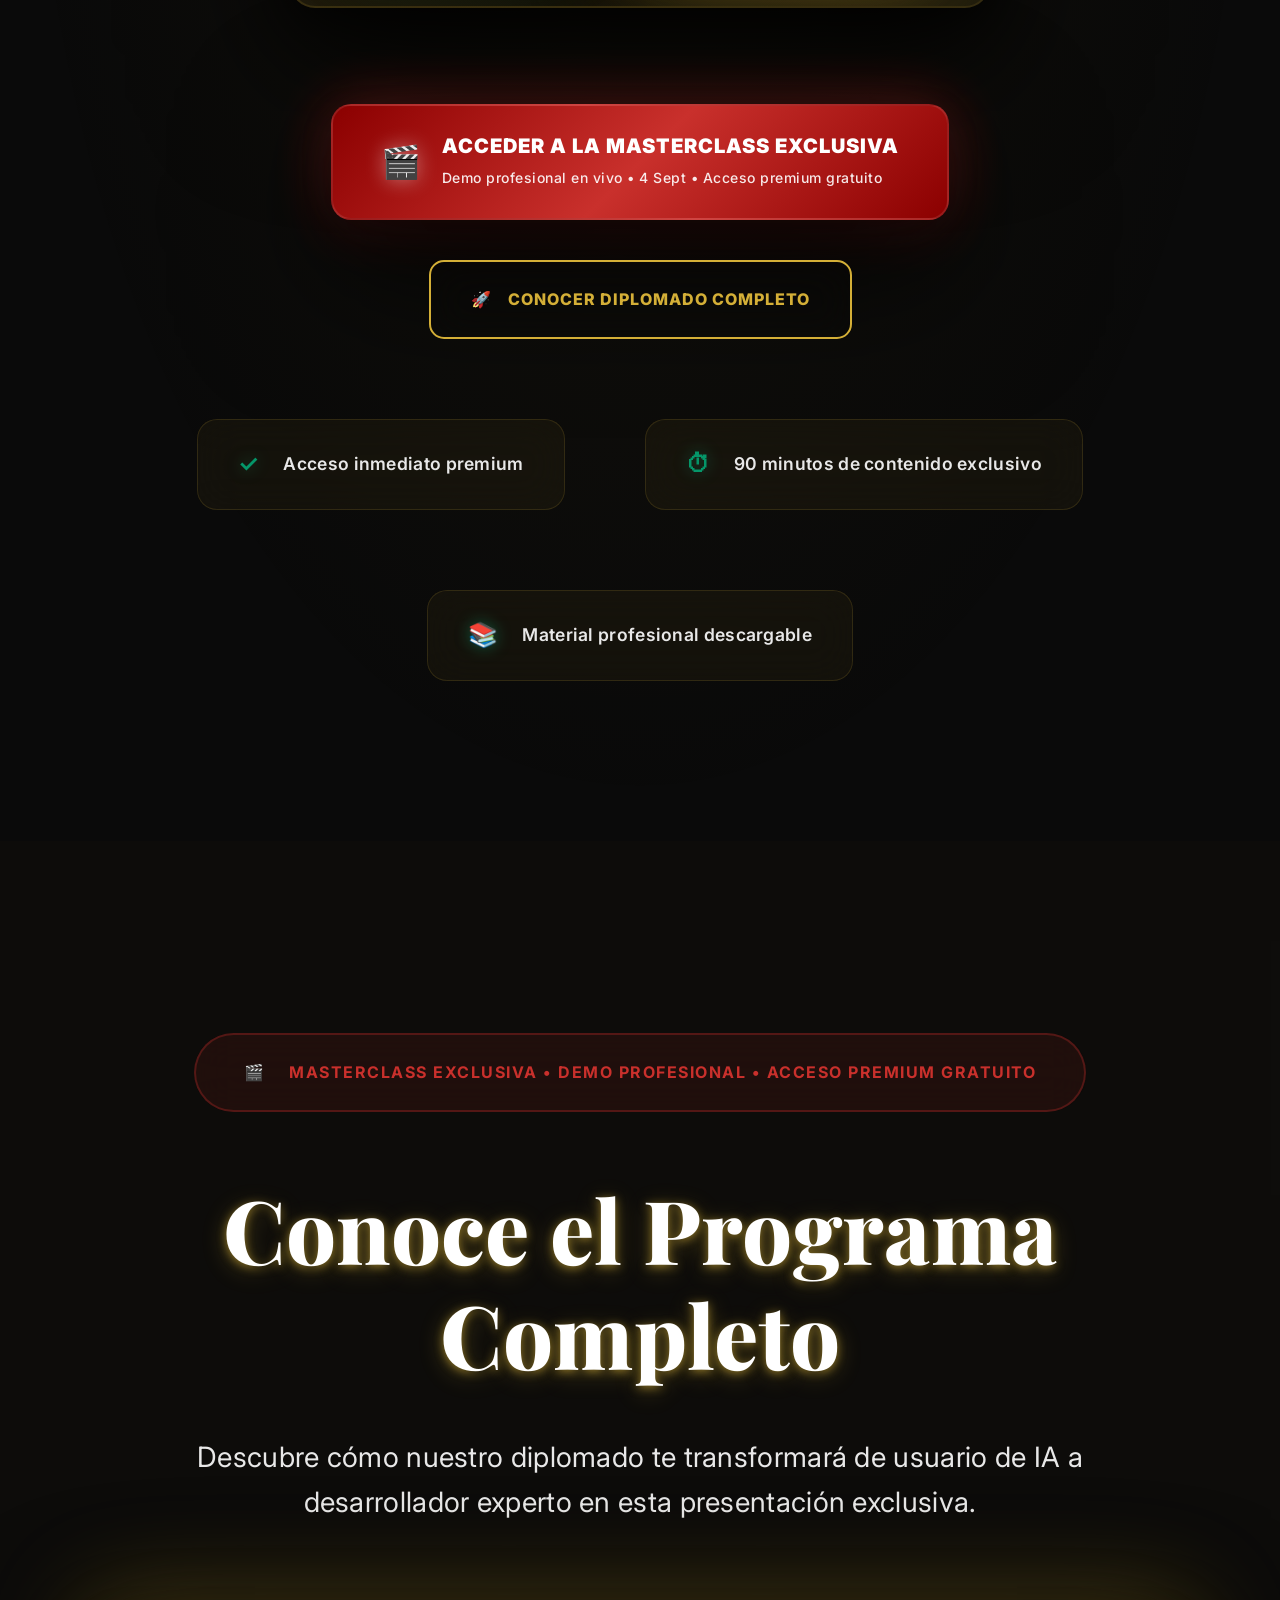
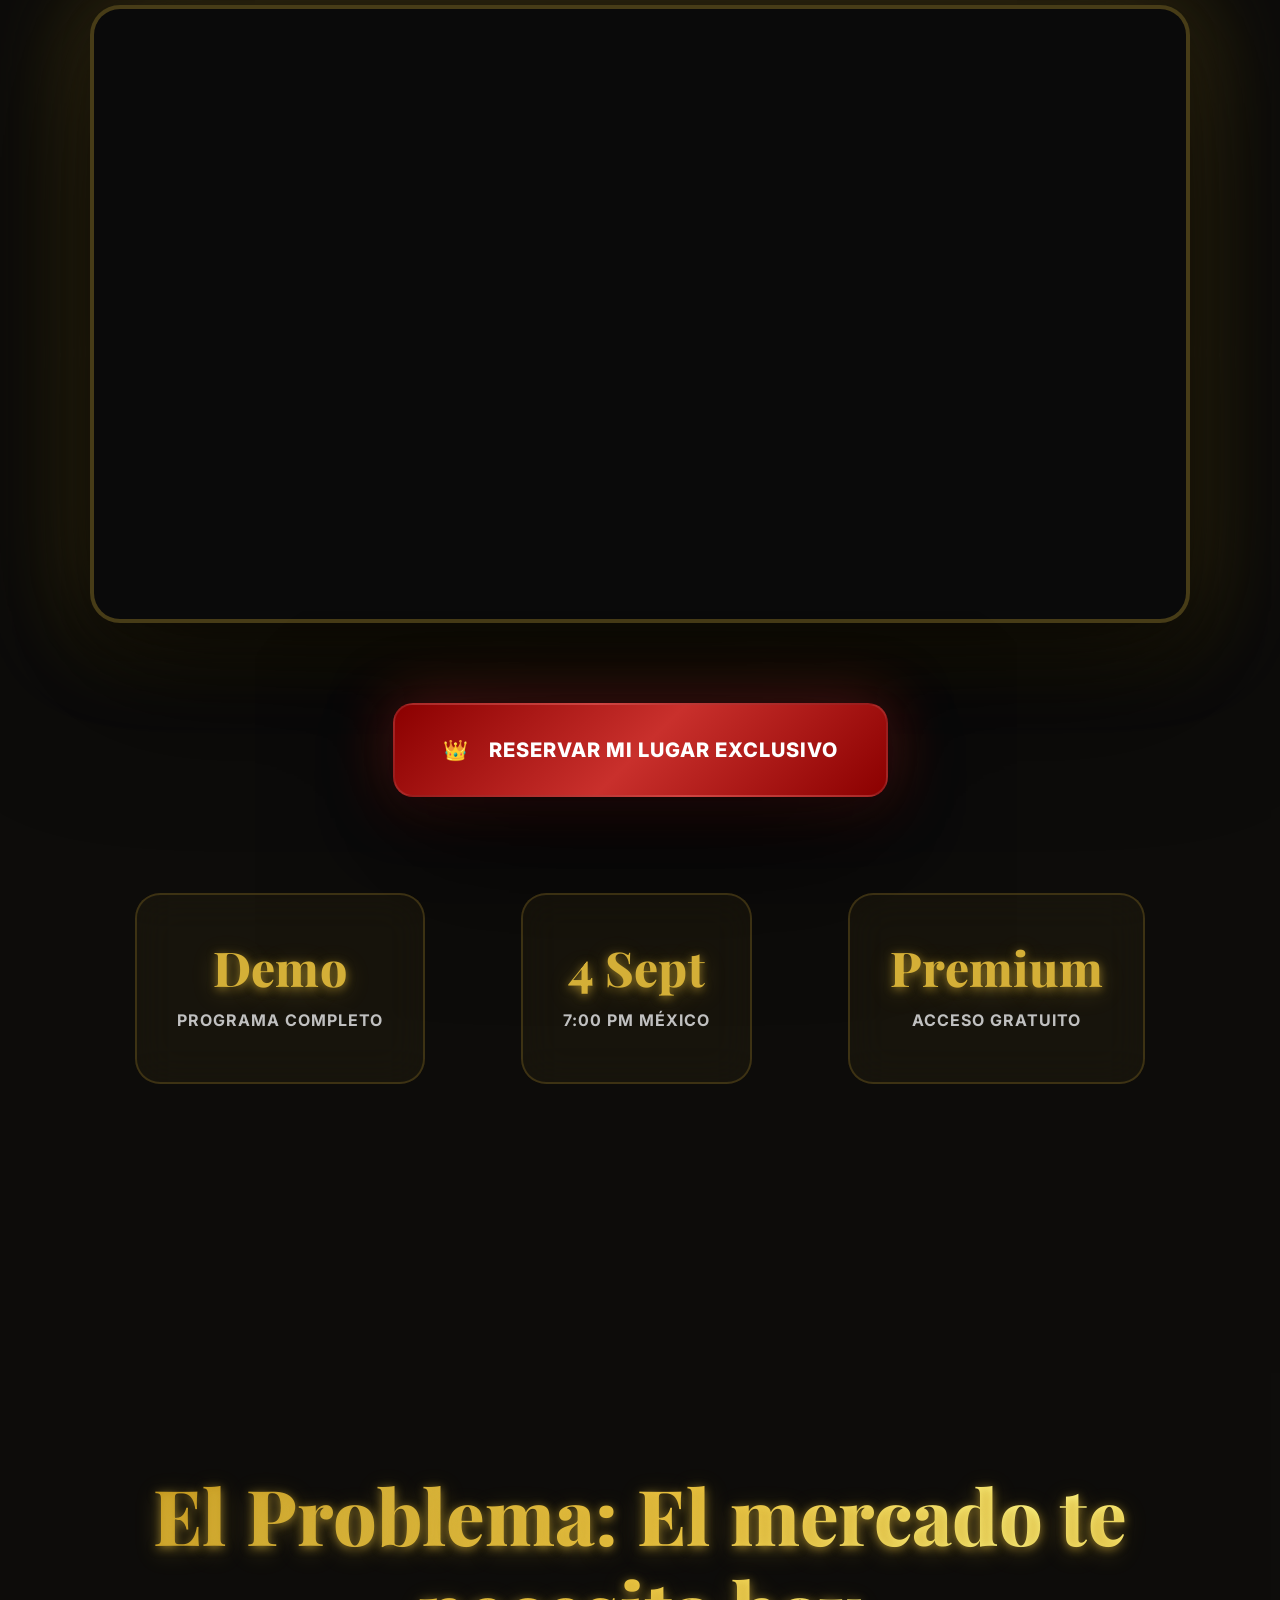
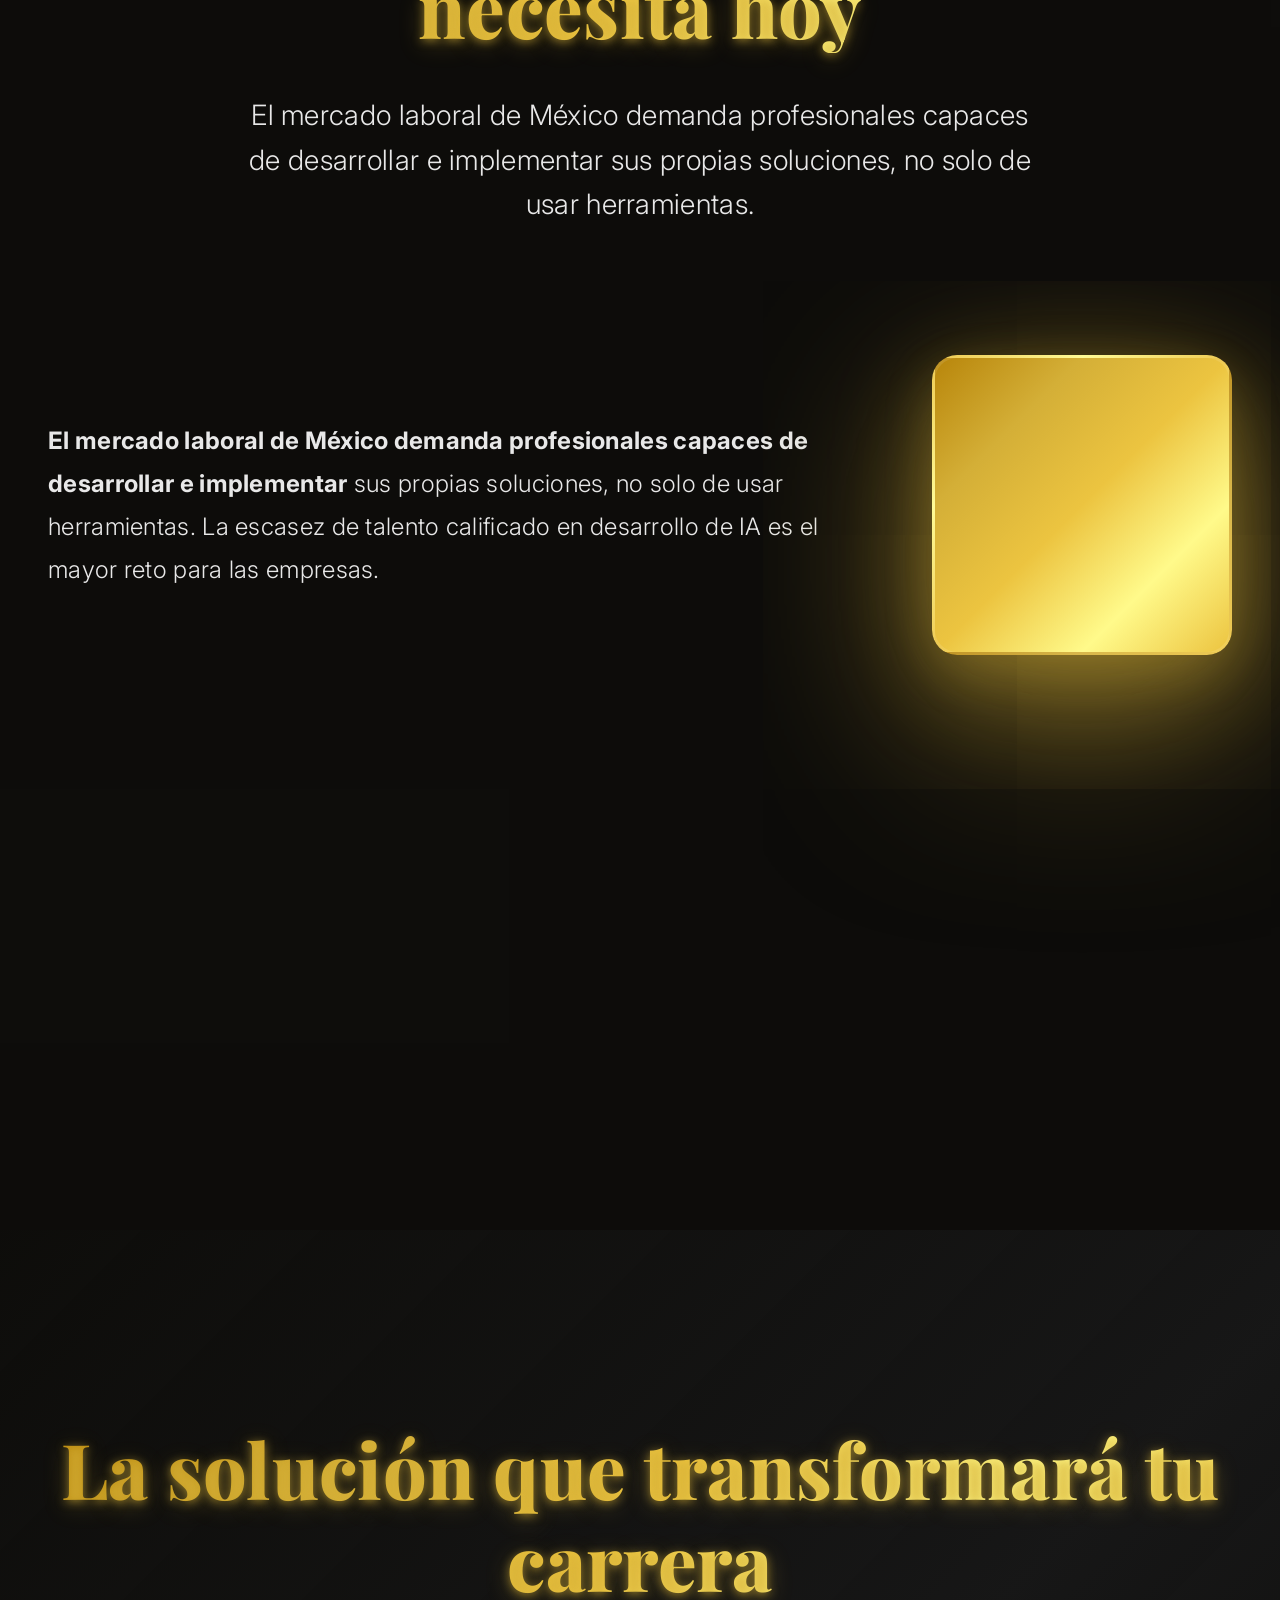
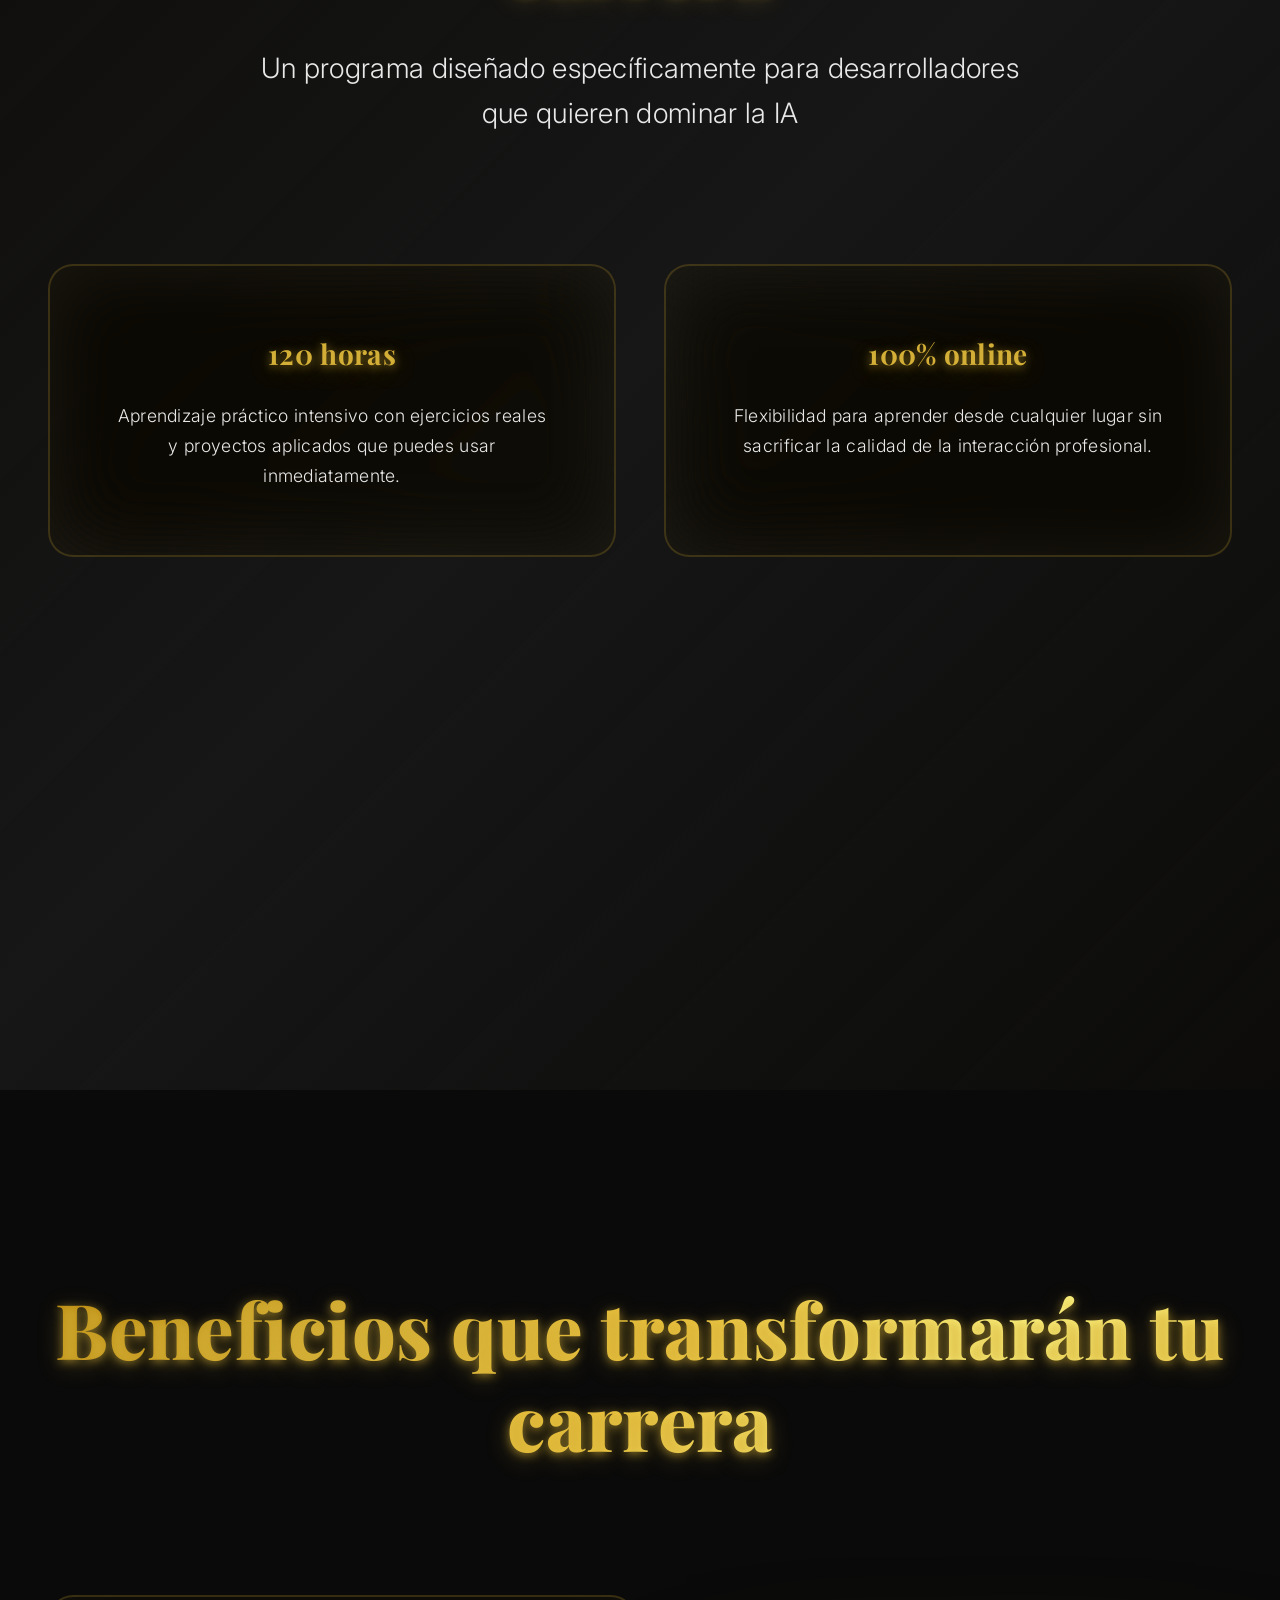
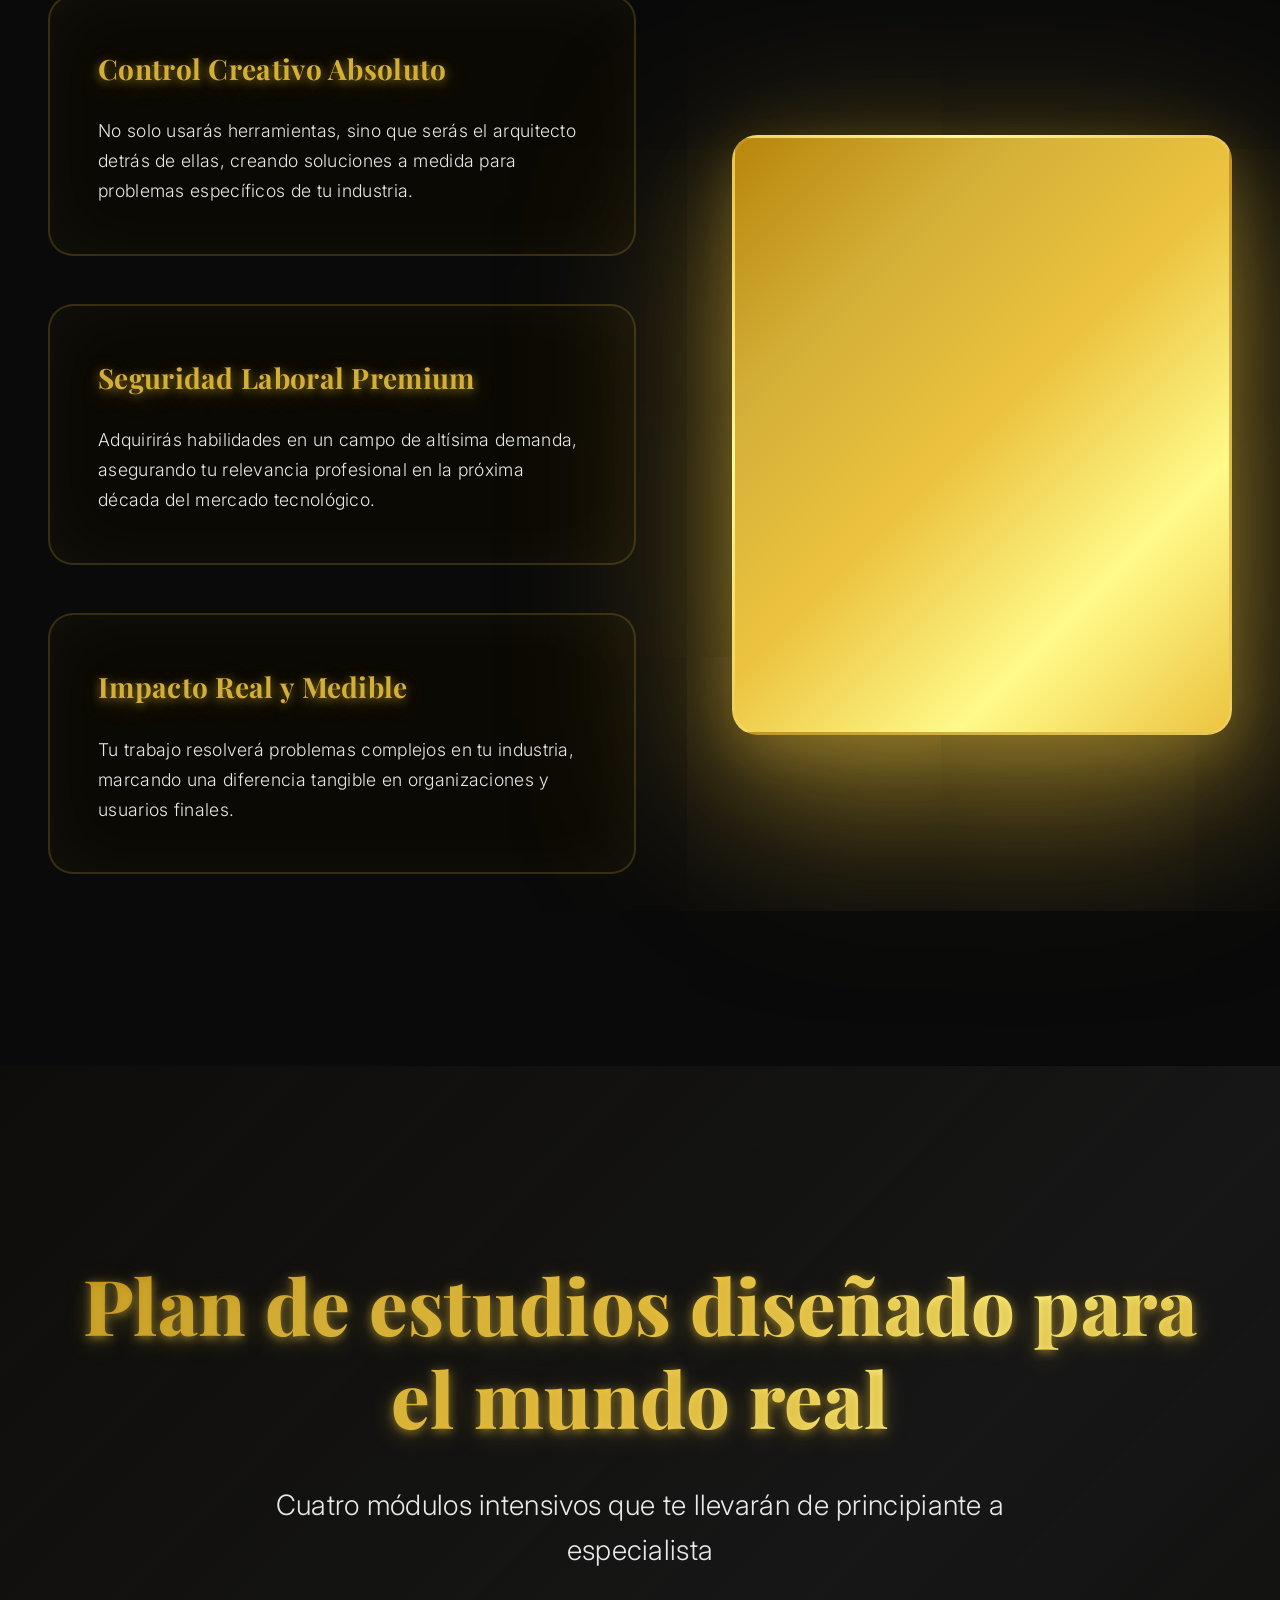
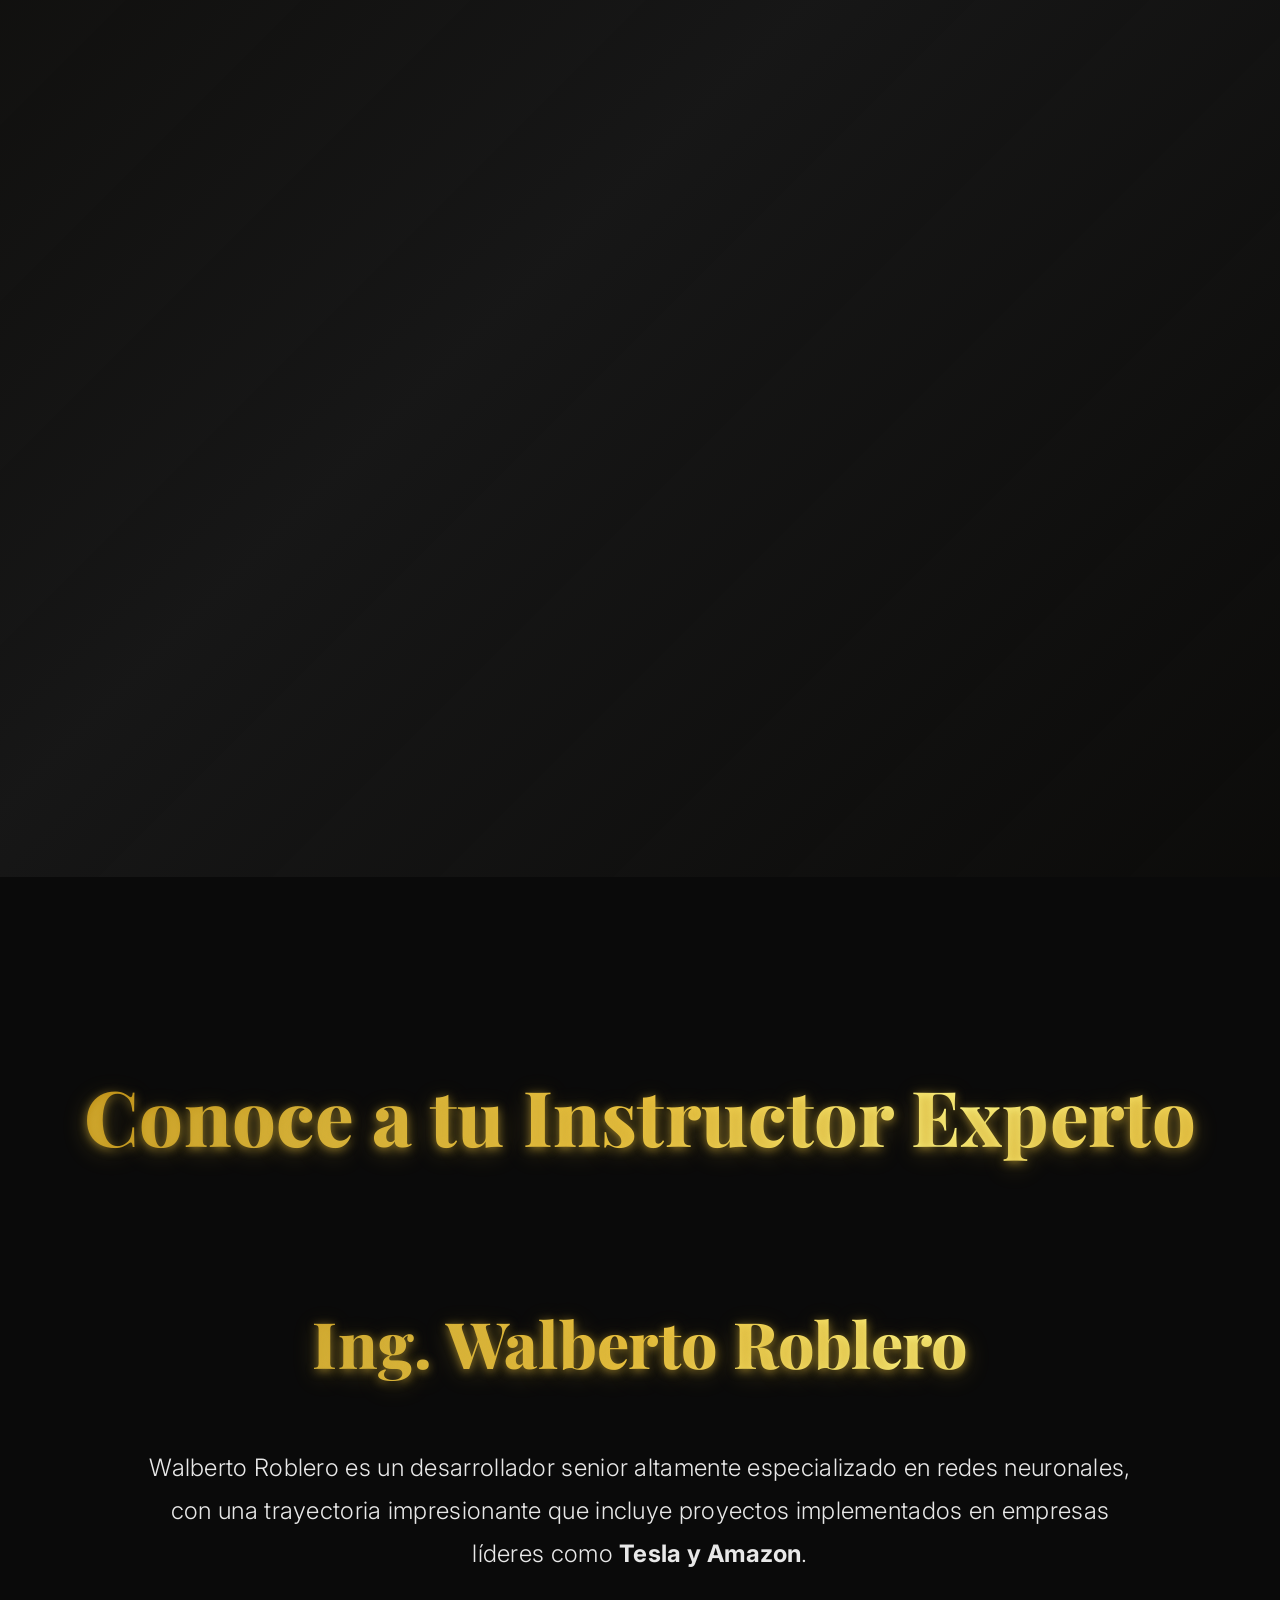
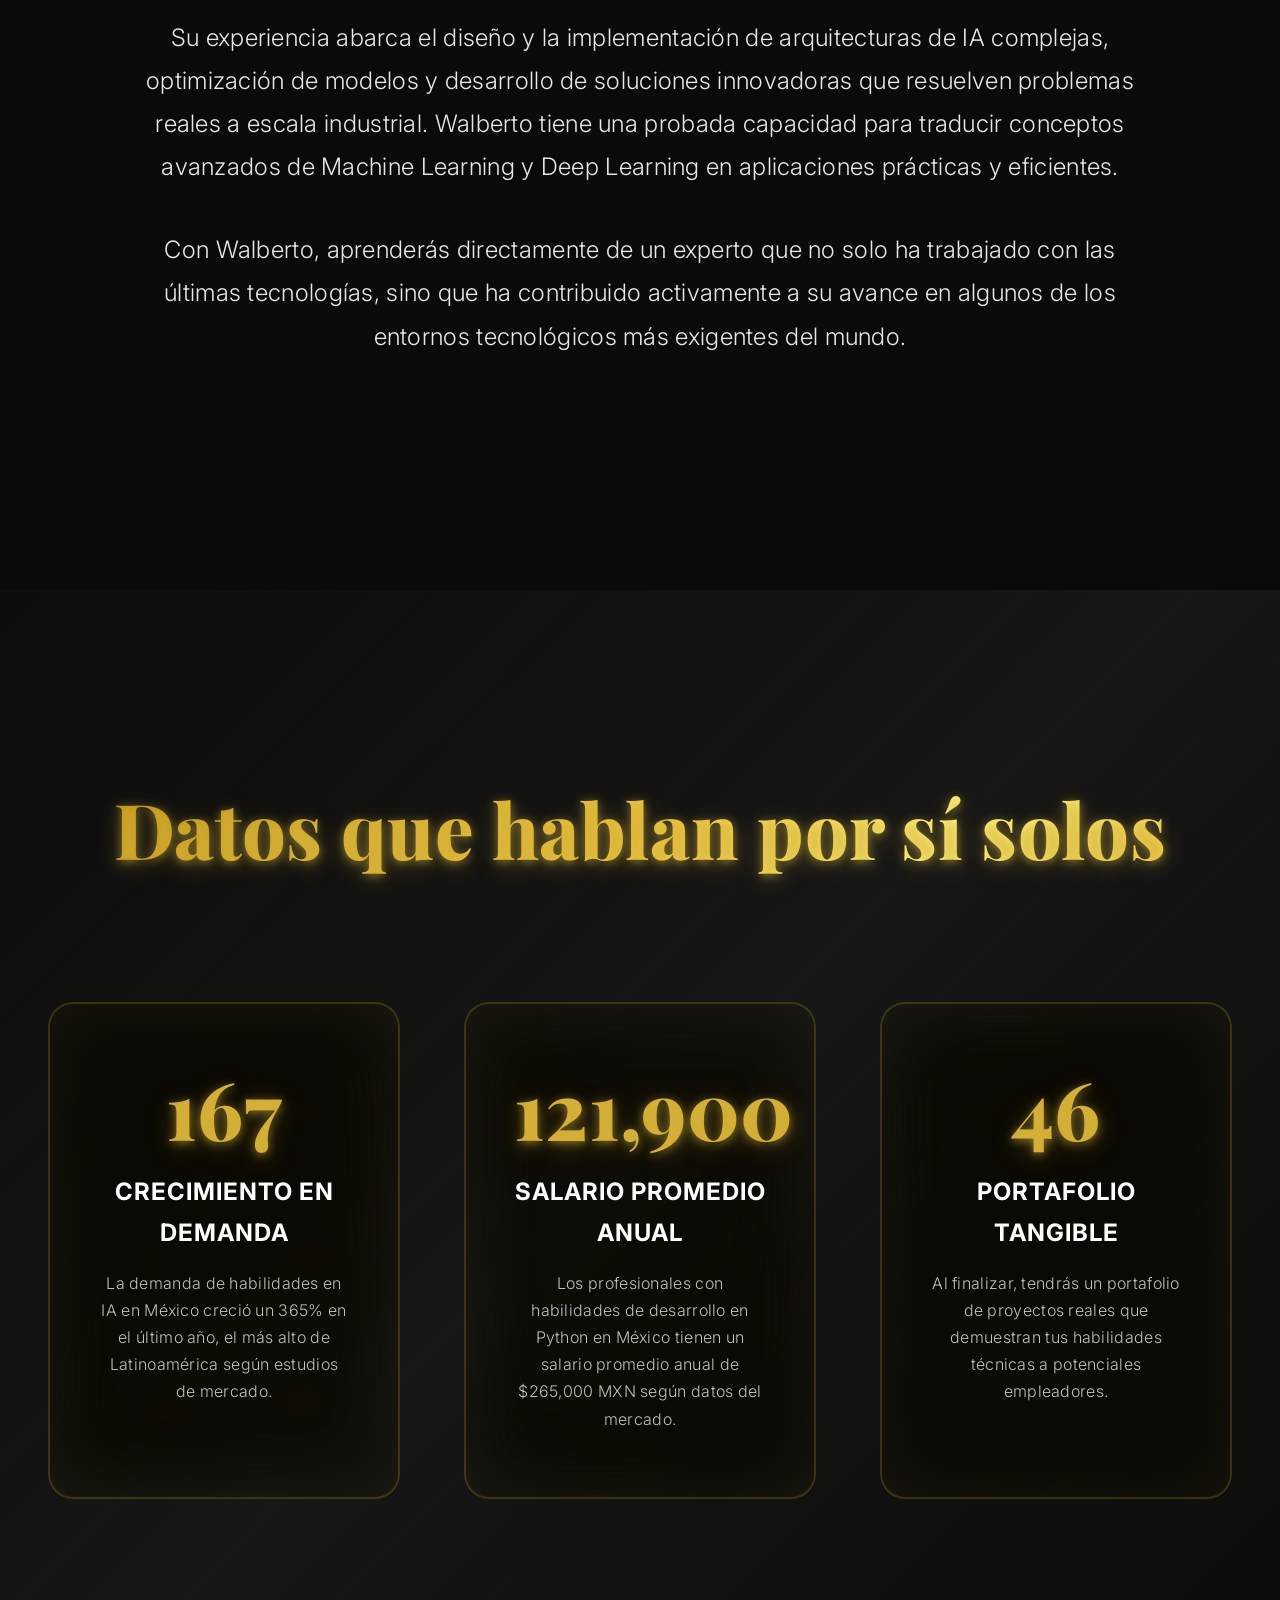
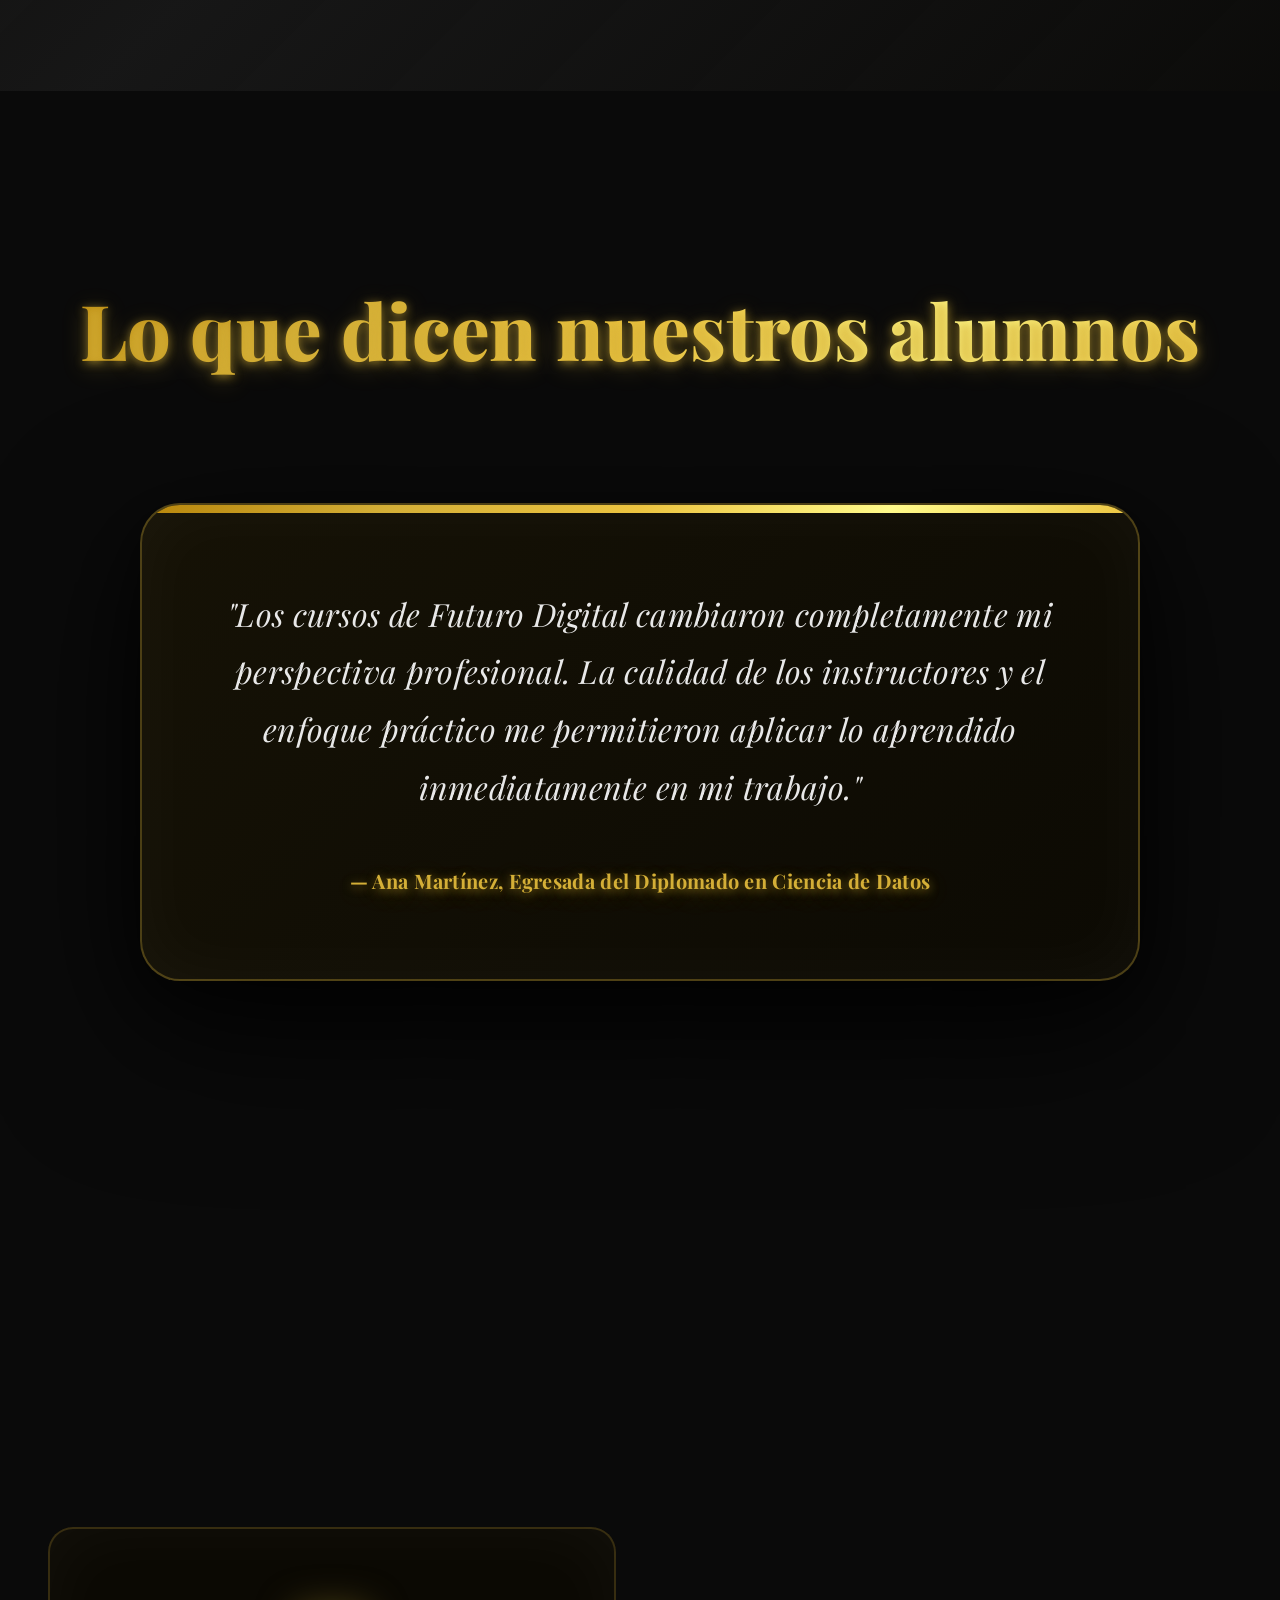
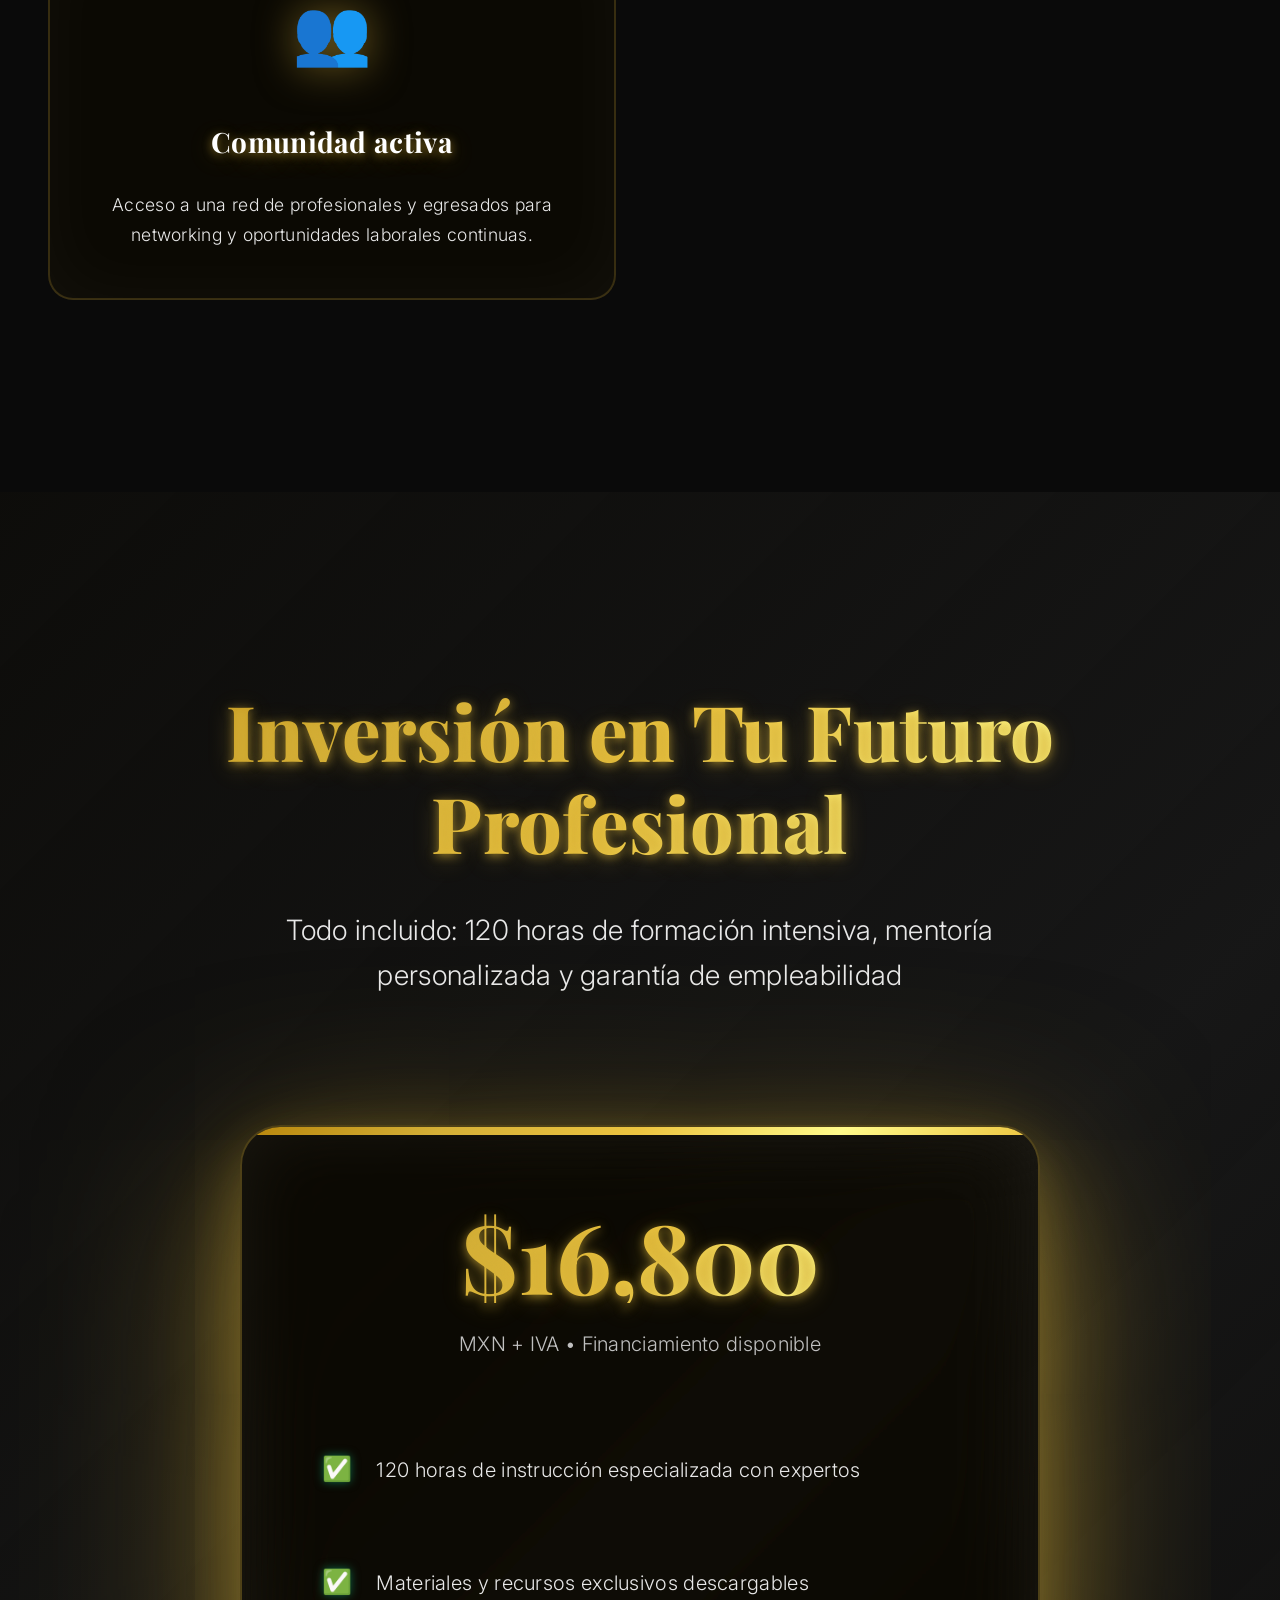
==== commit 26f3484d: "Update index.html" ====
--- a/index.html
+++ b/index.html
@@ -1,4 +1,29 @@
-<!DOCTYPE html>
+/* Efectos adicionales para logos */
+        .logo-emblem img,
+        .preview-logo img {
+            transition: all 0.3s cubic-bezier(0.4, 0, 0.2, 1);
+            object-fit: contain;
+        }        .logo-emblem:hover img {
+            transform: scale(1.05);
+            filter: drop-shadow(0 0 20px rgba(212, 175, 55, 0.6)) brightness(110%);
+        }
+
+        .preview-logo:hover img {
+            transform: scale(1.05);
+            filter: drop-shadow(0 0 20px rgba(212, 175, 55, 0.5)) brightness(110%);
+        }        .preview-logo img {
+            width: 100%;
+            height: 100%;
+            filter: drop-shadow(0 0 15px rgba(212, 175, 55, 0.3));
+            transition: all 0.3s cubic-bezier(0.4, 0, 0.2, 1);
+        }
+
+        .logo-emblem img {
+            width: 100%;
+            height: 100%;
+            filter: drop-shadow(0 0 10px rgba(212, 175, 55, 0.4));
+            transition: all 0.3s cubic-bezier(0.4, 0, 0.2, 1);
+        }<!DOCTYPE html>
 <html lang="es">
 <head>
     <meta charset="UTF-8">
@@ -9,50 +34,46 @@
     <!-- Fuentes premium -->
     <link rel="preconnect" href="https://fonts.googleapis.com">
     <link rel="preconnect" href="https://fonts.gstatic.com" crossorigin>
-    <link href="https://fonts.googleapis.com/css2?family=Inter:wght@300;400;500;600;700;800;900&family=Playfair+Display:wght@400;500;600;700;800&family=Space+Grotesk:wght@300;400;500;600;700&family=JetBrains+Mono:wght@300;400;500;600&display=swap" rel="stylesheet">
+    <link href="https://fonts.googleapis.com/css2?family=Inter:wght@300;400;500;600;700;800;900&family=Playfair+Display:wght@400;500;600;700;800;900&display=swap" rel="stylesheet">
     
     <style>
+        /* VARIABLES ULTRA LUXURY */
         :root {
+            /* Colores oficiales refinados */
             --primary-gold: #D4AF37;
-            --gold-light: #E6C757;
-            --gold-dark: #B8860B;
-            --accent-blue: #2563EB;
-            --accent-green: #10B981;
-            --cta-orange: #FF6B35;
-            --cta-red: #FF1744;
-            --cta-purple: #8B5CF6;
-            --cta-pink: #F97316;
-            --neutral-50: #FAFAFA;
-            --neutral-100: #F5F5F5;
-            --neutral-200: #E5E5E5;
-            --neutral-300: #D4D4D4;
-            --neutral-400: #A3A3A3;
-            --neutral-500: #737373;
-            --neutral-600: #525252;
-            --neutral-700: #404040;
-            --neutral-800: #262626;
-            --neutral-900: #171717;
-            --neutral-950: #0A0A0A;
-            --white: #FFFFFF;
+            --gold-bright: #ECC440;
+            --gold-light: #FFFA8A;
+            --gold-dark: #DDAC17;
+            --gold-royal: #B8860B;
+            --amber-neon: #FFB300;
+            --black-luxury: #0A0A0A;
+            --black-soft: #1A1A1A;
+            --white-pure: #FFFFFF;
+            --white-soft: #FAFAFA;
+            --gray-platinum: #E8E8E8;
+            --gray-silver: #C0C0C0;
+            --gray-charcoal: #404040;
             
-            --gradient-cta: linear-gradient(135deg, var(--cta-orange) 0%, var(--cta-red) 100%);
-            --gradient-cta-hover: linear-gradient(135deg, var(--cta-red) 0%, var(--cta-purple) 100%);
-            --gradient-primary: linear-gradient(135deg, var(--primary-gold) 0%, var(--gold-light) 100%);
-            --gradient-surface: linear-gradient(135deg, var(--neutral-900) 0%, var(--neutral-800) 100%);
-            --gradient-card: linear-gradient(135deg, rgba(255,255,255,0.05) 0%, rgba(255,255,255,0.02) 100%);
+            /* CTAs exclusivos */
+            --cta-luxury: #C9302C;
+            --cta-elite: #8B0000;
+            --success-emerald: #059669;
             
-            --shadow-sm: 0 1px 2px 0 rgb(0 0 0 / 0.05);
-            --shadow-md: 0 4px 6px -1px rgb(0 0 0 / 0.1), 0 2px 4px -2px rgb(0 0 0 / 0.1);
-            --shadow-lg: 0 10px 15px -3px rgb(0 0 0 / 0.1), 0 4px 6px -4px rgb(0 0 0 / 0.1);
-            --shadow-xl: 0 20px 25px -5px rgb(0 0 0 / 0.1), 0 8px 10px -6px rgb(0 0 0 / 0.1);
-            --shadow-2xl: 0 25px 50px -12px rgb(0 0 0 / 0.25);
-            --shadow-glow: 0 0 30px rgba(212, 175, 55, 0.15);
+            /* Gradientes de lujo absoluto */
+            --gradient-royal-gold: linear-gradient(135deg, #B8860B 0%, #D4AF37 25%, #ECC440 50%, #FFFA8A 75%, #ECC440 100%);
+            --gradient-luxury-dark: linear-gradient(135deg, #000000 0%, #0A0A0A 25%, #1A1A1A 50%, #0A0A0A 75%, #000000 100%);
+            --gradient-platinum: linear-gradient(135deg, #E8E8E8 0%, #C0C0C0 50%, #E8E8E8 100%);
+            --gradient-elite-cta: linear-gradient(135deg, #8B0000 0%, #C9302C 50%, #8B0000 100%);
             
-            --border-radius-sm: 0.375rem;
-            --border-radius-md: 0.5rem;
-            --border-radius-lg: 0.75rem;
-            --border-radius-xl: 1rem;
-            --border-radius-2xl: 1.5rem;
+            /* Sombras de lujo extremo */
+            --shadow-royal: 0 25px 100px rgba(212, 175, 55, 0.4), 0 15px 60px rgba(212, 175, 55, 0.2), 0 5px 20px rgba(212, 175, 55, 0.1);
+            --shadow-luxury: 0 50px 150px rgba(0, 0, 0, 0.8), 0 25px 75px rgba(0, 0, 0, 0.4), 0 10px 30px rgba(0, 0, 0, 0.2);
+            --shadow-divine: 0 60px 200px rgba(212, 175, 55, 0.6), 0 30px 100px rgba(212, 175, 55, 0.3), 0 15px 50px rgba(212, 175, 55, 0.2);
+            --shadow-text-luxury: 0 2px 10px rgba(212, 175, 55, 0.6), 0 5px 25px rgba(212, 175, 55, 0.3);
+            
+            /* Efectos de cristal luxury */
+            --glass-luxury: blur(40px) saturate(200%) brightness(110%) contrast(120%);
+            --glass-divine: blur(60px) saturate(250%) brightness(120%) contrast(130%);
         }
 
         * {
@@ -63,484 +84,495 @@
 
         html {
             scroll-behavior: smooth;
+            font-size: 16px;
         }
 
         body {
             font-family: 'Inter', -apple-system, BlinkMacSystemFont, sans-serif;
-            background: var(--neutral-950);
-            color: var(--white);
-            line-height: 1.6;
+            background: var(--black-luxury);
+            color: var(--white-pure);
+            line-height: 1.7;
             -webkit-font-smoothing: antialiased;
             -moz-osx-font-smoothing: grayscale;
             overflow-x: hidden;
-        }
-
-        /* FONDO PREMIUM SUTIL */
-        .premium-background {
+            letter-spacing: 0.3px;
+        }
+
+        /* FONDO ULTRA LUXURY CON PROFUNDIDAD INFINITA */
+        .luxury-background {
             position: fixed;
             top: 0;
             left: 0;
             width: 100%;
             height: 100%;
-            z-index: -10;
-            background: var(--gradient-surface);
-        }
-
-        .ambient-grid {
+            z-index: -30;
+            background: 
+                radial-gradient(ellipse at top, rgba(26, 26, 26, 0.9) 0%, rgba(10, 10, 10, 1) 70%),
+                radial-gradient(ellipse at bottom, rgba(212, 175, 55, 0.03) 0%, transparent 70%),
+                linear-gradient(180deg, #000000 0%, #0A0A0A 50%, #000000 100%);
+            overflow: hidden;
+        }
+
+        .royal-mesh {
+            position: absolute;
+            width: 200%;
+            height: 200%;
+            top: -50%;
+            left: -50%;
+            background-image: 
+                radial-gradient(circle at 25% 25%, rgba(212, 175, 55, 0.08) 0%, transparent 50%),
+                radial-gradient(circle at 75% 25%, rgba(236, 196, 64, 0.06) 0%, transparent 60%),
+                radial-gradient(circle at 25% 75%, rgba(255, 250, 138, 0.04) 0%, transparent 40%),
+                radial-gradient(circle at 75% 75%, rgba(184, 134, 11, 0.07) 0%, transparent 55%);
+            background-size: 2000px 2000px, 1600px 1600px, 1200px 1200px, 1800px 1800px;
+            animation: royalFlow 120s ease-in-out infinite, royalPulse 80s ease-in-out infinite;
+        }
+
+        .luxury-grid {
             position: absolute;
             width: 100%;
             height: 100%;
             background-image: 
-                radial-gradient(circle at 25% 25%, rgba(212, 175, 55, 0.03) 0%, transparent 50%),
-                radial-gradient(circle at 75% 75%, rgba(37, 99, 235, 0.02) 0%, transparent 50%);
-            background-size: 800px 800px, 600px 600px;
-            animation: ambientShift 30s ease-in-out infinite;
-        }
-
-        .geometric-pattern {
+                linear-gradient(90deg, rgba(212, 175, 55, 0.015) 1px, transparent 1px),
+                linear-gradient(180deg, rgba(212, 175, 55, 0.015) 1px, transparent 1px);
+            background-size: 100px 100px;
+            animation: gridShift 200s linear infinite;
+            opacity: 0.3;
+        }
+
+        .divine-particles {
             position: absolute;
             width: 100%;
             height: 100%;
-            background-image: 
-                linear-gradient(30deg, transparent 40%, rgba(212, 175, 55, 0.01) 41%, rgba(212, 175, 55, 0.01) 42%, transparent 43%),
-                linear-gradient(150deg, transparent 40%, rgba(37, 99, 235, 0.01) 41%, rgba(37, 99, 235, 0.01) 42%, transparent 43%);
-            background-size: 100px 100px, 80px 80px;
-        }
-
-        /* HEADER PREMIUM */
-        .header-premium {
+            overflow: hidden;
+        }
+
+        .luxury-particle {
+            position: absolute;
+            background: var(--gradient-royal-gold);
+            border-radius: 50%;
+            opacity: 0.2;
+            animation: divineFloat 25s ease-in-out infinite;
+            box-shadow: 0 0 20px rgba(212, 175, 55, 0.3);
+        }
+
+        .luxury-particle:nth-child(1) { width: 3px; height: 3px; top: 15%; left: 10%; animation-delay: 0s; }
+        .luxury-particle:nth-child(2) { width: 5px; height: 5px; top: 70%; left: 85%; animation-delay: 5s; }
+        .luxury-particle:nth-child(3) { width: 2px; height: 2px; top: 40%; left: 20%; animation-delay: 10s; }
+        .luxury-particle:nth-child(4) { width: 4px; height: 4px; top: 80%; left: 70%; animation-delay: 15s; }
+        .luxury-particle:nth-child(5) { width: 3px; height: 3px; top: 25%; left: 90%; animation-delay: 20s; }
+        .luxury-particle:nth-child(6) { width: 6px; height: 6px; top: 60%; left: 15%; animation-delay: 8s; }
+
+        /* HEADER LUXURY DIVINE */
+        .header-luxury {
             position: fixed;
             top: 0;
             left: 0;
             right: 0;
-            background: rgba(10, 10, 10, 0.95);
-            backdrop-filter: blur(24px) saturate(180%);
-            border-bottom: 1px solid rgba(255, 255, 255, 0.08);
-            z-index: 1000;
-            padding: 1rem 0;
-            transition: all 0.3s cubic-bezier(0.4, 0, 0.2, 1);
-        }
-
-        .header-premium.scrolled {
-            background: rgba(10, 10, 10, 0.98);
-            box-shadow: var(--shadow-lg);
-        }
-
-        .nav-container {
-            max-width: 1400px;
+            background: rgba(0, 0, 0, 0.05);
+            backdrop-filter: var(--glass-luxury);
+            -webkit-backdrop-filter: var(--glass-luxury);
+            border-bottom: 1px solid rgba(212, 175, 55, 0.15);
+            z-index: 2000;
+            padding: 2rem 0;
+            transition: all 0.6s cubic-bezier(0.23, 1, 0.32, 1);
+        }
+
+        .header-luxury.scrolled {
+            background: rgba(0, 0, 0, 0.95);
+            backdrop-filter: var(--glass-divine);
+            -webkit-backdrop-filter: var(--glass-divine);
+            border-bottom-color: rgba(212, 175, 55, 0.3);
+            box-shadow: var(--shadow-luxury);
+            padding: 1.5rem 0;
+        }
+
+        .nav-luxury {
+            max-width: 1500px;
             margin: 0 auto;
             display: flex;
             align-items: center;
             justify-content: space-between;
-            padding: 0 2rem;
-        }
-
-        .logo-premium {
+            padding: 0 3rem;
+        }
+
+        .logo-luxury {
             display: flex;
             align-items: center;
-            gap: 1rem;
-        }
-
-        .logo-mark {
-            width: 80px;
-            height: 80px;
-            background: transparent;
-            border-radius: var(--border-radius-lg);
+            gap: 2rem;
+        }
+
+        .logo-emblem {
+            width: 100px;
+            height: 100px;
+            background: var(--gradient-royal-gold);
+            border-radius: 25px;
             display: flex;
             align-items: center;
             justify-content: center;
             position: relative;
             overflow: hidden;
-        }
-
-        .logo-mark img {
-            width: 70px;
-            height: 70px;
-            object-fit: contain;
-        }
-
-        .logo-mark::after {
+            box-shadow: var(--shadow-royal);
+            transition: all 0.6s cubic-bezier(0.23, 1, 0.32, 1);
+            border: 3px solid rgba(255, 255, 255, 0.1);
+        }
+
+        .logo-emblem:hover {
+            transform: scale(1.08) rotate(3deg);
+            box-shadow: var(--shadow-divine);
+            border-color: rgba(255, 255, 255, 0.3);
+        }
+
+        .logo-emblem::before {
             content: '';
             position: absolute;
-            inset: -2px;
-            background: var(--gradient-primary);
-            border-radius: var(--border-radius-lg);
+            inset: -5px;
+            background: conic-gradient(from 0deg, var(--primary-gold), var(--gold-bright), var(--gold-light), var(--gold-bright), var(--primary-gold));
+            border-radius: 30px;
             z-index: -1;
             opacity: 0;
-            transition: opacity 0.3s ease;
-        }
-
-        .logo-mark:hover::after {
-            opacity: 0.3;
-        }
-
-        .brand-text {
+            transition: opacity 0.6s ease;
+            animation: emblemaura 8s linear infinite;
+        }
+
+        .logo-emblem:hover::before {
+            opacity: 0.6;
+        }
+
+        .logo-emblem::after {
+            content: '';
+            position: absolute;
+            top: 10%;
+            left: 10%;
+            right: 10%;
+            bottom: 10%;
+            background: radial-gradient(circle, rgba(255, 255, 255, 0.2) 0%, transparent 70%);
+            border-radius: 15px;
+            animation: innerGlow 4s ease-in-out infinite;
+        }
+
+        .brand-luxury {
             display: flex;
             flex-direction: column;
-        }
-
-        .brand-name {
-            font-family: 'Space Grotesk', sans-serif;
-            font-size: 1.375rem;
+            gap: 0.5rem;
+        }
+
+        .brand-title {
+            font-family: 'Playfair Display', serif;
+            font-size: 2rem;
             font-weight: 700;
-            color: var(--white);
-            letter-spacing: -0.025em;
-            line-height: 1.2;
-        }
-
-        .brand-tagline {
-            font-size: 0.75rem;
-            color: var(--neutral-400);
-            font-weight: 400;
-            letter-spacing: 0.025em;
-        }
-
-        .nav-actions {
+            color: var(--white-pure);
+            letter-spacing: -0.02em;
+            line-height: 1.1;
+            text-shadow: var(--shadow-text-luxury);
+            background: var(--gradient-royal-gold);
+            -webkit-background-clip: text;
+            -webkit-text-fill-color: transparent;
+            background-clip: text;
+        }
+
+        .brand-subtitle {
+            font-size: 0.9rem;
+            color: var(--gold-bright);
+            font-weight: 600;
+            letter-spacing: 1.5px;
+            text-transform: uppercase;
+            opacity: 0.85;
+        }
+
+        .nav-cta {
             display: flex;
-            gap: 1rem;
+            gap: 2rem;
             align-items: center;
         }
 
-        .btn-outline {
-            padding: 0.75rem 1.5rem;
+        .btn-nav-luxury {
+            padding: 1.2rem 2.5rem;
             background: transparent;
-            border: 1px solid var(--primary-gold);
+            border: 2px solid var(--primary-gold);
             color: var(--primary-gold);
             text-decoration: none;
-            border-radius: var(--border-radius-md);
-            font-weight: 500;
-            font-size: 0.875rem;
-            transition: all 0.3s cubic-bezier(0.4, 0, 0.2, 1);
+            border-radius: 50px;
+            font-weight: 600;
+            font-size: 0.9rem;
+            transition: all 0.6s cubic-bezier(0.23, 1, 0.32, 1);
             position: relative;
             overflow: hidden;
-        }
-
-        .btn-outline::before {
+            text-transform: uppercase;
+            letter-spacing: 1.2px;
+            backdrop-filter: blur(20px);
+        }
+
+        .btn-nav-luxury::before {
             content: '';
             position: absolute;
             top: 0;
             left: -100%;
             width: 100%;
             height: 100%;
-            background: var(--gradient-primary);
-            transition: left 0.3s cubic-bezier(0.4, 0, 0.2, 1);
+            background: var(--gradient-royal-gold);
+            transition: left 0.6s cubic-bezier(0.23, 1, 0.32, 1);
             z-index: -1;
         }
 
-        .btn-outline:hover::before {
+        .btn-nav-luxury:hover::before {
             left: 0;
         }
 
-        .btn-outline:hover {
-            color: var(--neutral-900);
-            border-color: var(--gold-light);
-            transform: translateY(-1px);
-            box-shadow: var(--shadow-md);
-        }
-
-        /* HERO SECTION PREMIUM */
-        .hero-premium {
+        .btn-nav-luxury:hover {
+            color: var(--black-luxury);
+            border-color: var(--gold-bright);
+            transform: translateY(-4px);
+            box-shadow: var(--shadow-royal);
+        }
+
+        /* HERO SECTION DIVINE */
+        .hero-divine {
             min-height: 100vh;
             display: flex;
             align-items: center;
             justify-content: center;
-            padding: 8rem 2rem 4rem;
+            padding: 15rem 3rem 10rem;
             position: relative;
-        }
-
-        .hero-content {
-            max-width: 1200px;
+            overflow: hidden;
+        }
+
+        .hero-divine::before {
+            content: '';
+            position: absolute;
+            top: 0;
+            left: 0;
+            right: 0;
+            bottom: 0;
+            background: radial-gradient(ellipse at center, rgba(212, 175, 55, 0.05) 0%, transparent 70%);
+            z-index: 1;
+        }
+
+        .hero-content-luxury {
+            max-width: 1400px;
             text-align: center;
             z-index: 10;
-        }
-
-        .hero-badge {
+            position: relative;
+        }
+
+        .prestige-badge {
             display: inline-flex;
             align-items: center;
-            gap: 0.5rem;
-            padding: 0.75rem 1.5rem;
-            background: rgba(212, 175, 55, 0.1);
-            border: 1px solid rgba(212, 175, 55, 0.2);
-            border-radius: 2rem;
-            color: var(--primary-gold);
-            font-size: 0.875rem;
-            font-weight: 600;
-            margin-bottom: 2rem;
-            backdrop-filter: blur(12px);
-            box-shadow: var(--shadow-glow);
-        }
-
-        .hero-title {
+            gap: 1.5rem;
+            padding: 1.5rem 3rem;
+            background: rgba(212, 175, 55, 0.08);
+            backdrop-filter: var(--glass-luxury);
+            border: 2px solid rgba(212, 175, 55, 0.25);
+            border-radius: 100px;
+            color: var(--gold-bright);
+            font-size: 1rem;
+            font-weight: 700;
+            margin-bottom: 5rem;
+            box-shadow: var(--shadow-royal);
+            text-transform: uppercase;
+            letter-spacing: 1.5px;
+            animation: prestigePulse 8s ease-in-out infinite;
+            position: relative;
+            overflow: hidden;
+        }
+
+        .prestige-badge::before {
+            content: '';
+            position: absolute;
+            top: -100%;
+            left: -100%;
+            width: 300%;
+            height: 300%;
+            background: conic-gradient(from 0deg, transparent, rgba(212, 175, 55, 0.2), transparent);
+            animation: prestigeRotate 12s linear infinite;
+            z-index: -1;
+        }
+
+        .prestige-badge .badge-icon {
+            font-size: 1.5rem;
+            animation: badgeFloat 3s ease-in-out infinite;
+        }
+
+        .hero-title-divine {
             font-family: 'Playfair Display', serif;
-            font-size: clamp(3rem, 6vw, 5.5rem);
-            font-weight: 700;
-            line-height: 1.1;
-            margin-bottom: 1.5rem;
+            font-size: clamp(4.5rem, 9vw, 8rem);
+            font-weight: 800;
+            line-height: 1.05;
+            margin-bottom: 4rem;
             background: linear-gradient(
                 135deg,
-                var(--white) 0%,
-                var(--primary-gold) 30%,
-                var(--white) 70%,
-                var(--gold-light) 100%
+                var(--white-pure) 0%,
+                var(--gold-bright) 15%,
+                var(--gold-light) 35%,
+                var(--white-pure) 50%,
+                var(--gold-bright) 65%,
+                var(--gold-light) 85%,
+                var(--white-pure) 100%
             );
-            background-size: 200% 200%;
+            background-size: 500% 500%;
             -webkit-background-clip: text;
             -webkit-text-fill-color: transparent;
             background-clip: text;
-            animation: titleShimmer 8s ease-in-out infinite;
-            letter-spacing: -0.02em;
-        }
-
-        .hero-subtitle {
-            font-size: clamp(1.125rem, 2.5vw, 1.5rem);
-            color: var(--neutral-300);
-            margin-bottom: 3rem;
+            animation: divineShimmer 15s ease-in-out infinite;
+            letter-spacing: -0.04em;
+            text-shadow: 0 0 100px rgba(212, 175, 55, 0.3);
+            position: relative;
+        }
+
+        .hero-title-divine::after {
+            content: '';
+            position: absolute;
+            bottom: -30px;
+            left: 50%;
+            transform: translateX(-50%);
+            width: 300px;
+            height: 6px;
+            background: var(--gradient-royal-gold);
+            border-radius: 3px;
+            box-shadow: var(--shadow-royal);
+            animation: underlineGlow 6s ease-in-out infinite;
+        }
+
+        .hero-subtitle-luxury {
+            font-size: clamp(1.5rem, 4vw, 2.25rem);
+            color: var(--gray-platinum);
+            margin-bottom: 6rem;
             line-height: 1.6;
-            max-width: 800px;
+            max-width: 1100px;
             margin-left: auto;
             margin-right: auto;
             font-weight: 400;
-        }
-
-        .hero-highlight {
-            color: var(--primary-gold);
-            font-weight: 600;
-        }
-
-        .hero-stats {
-            display: flex;
-            justify-content: center;
-            gap: 4rem;
+            text-shadow: 0 2px 20px rgba(0, 0, 0, 0.8);
+            letter-spacing: 0.5px;
+        }
+
+        .luxury-highlight {
+            color: var(--gold-bright);
+            font-weight: 700;
+            background: var(--gradient-royal-gold);
+            -webkit-background-clip: text;
+            -webkit-text-fill-color: transparent;
+            background-clip: text;
+            position: relative;
+        }
+
+        .luxury-highlight::after {
+            content: '';
+            position: absolute;
+            bottom: -2px;
+            left: 0;
+            right: 0;
+            height: 2px;
+            background: var(--gradient-royal-gold);
+            opacity: 0.4;
+        }
+
+        .exclusive-preview {
             margin: 4rem 0;
-            flex-wrap: wrap;
-        }
-
-        .stat-item {
+        }
+
+        .preview-card-luxury {
+            background: linear-gradient(135deg, rgba(212, 175, 55, 0.06) 0%, rgba(236, 196, 64, 0.04) 50%, rgba(255, 250, 138, 0.02) 100%);
+            backdrop-filter: var(--glass-luxury);
+            border: 2px solid rgba(212, 175, 55, 0.2);
+            border-radius: 25px;
+            padding: 3rem;
             text-align: center;
-        }
-
-        .stat-number {
-            display: block;
-            font-family: 'Space Grotesk', sans-serif;
-            font-size: 2.5rem;
-            font-weight: 800;
-            color: var(--primary-gold);
-            line-height: 1;
-            margin-bottom: 0.5rem;
-        }
-
-        .stat-label {
-            font-size: 0.875rem;
-            color: var(--neutral-400);
-            font-weight: 500;
-        }
-
-        .cta-section {
-            margin-top: 3rem;
-        }
-
-        .btn-primary {
-            display: inline-flex;
-            align-items: center;
-            gap: 0.75rem;
-            padding: 1rem 2rem;
-            background: var(--gradient-cta);
-            color: var(--white);
-            text-decoration: none;
-            border-radius: var(--border-radius-lg);
-            font-weight: 700;
-            font-size: 1rem;
-            transition: all 0.3s cubic-bezier(0.4, 0, 0.2, 1);
-            box-shadow: 
-                var(--shadow-lg), 
-                0 0 20px rgba(255, 107, 53, 0.4),
-                0 0 40px rgba(255, 23, 68, 0.2);
-            border: none;
-            cursor: pointer;
+            box-shadow: var(--shadow-luxury);
             position: relative;
             overflow: hidden;
-            text-transform: uppercase;
-            letter-spacing: 0.5px;
-            animation: ctaPulse 3s ease-in-out infinite;
-        }
-
-        .btn-primary::before {
+            animation: previewFloat 10s ease-in-out infinite;
+            max-width: 700px;
+            margin: 0 auto;
+        }
+
+        .preview-card-luxury::before {
             content: '';
             position: absolute;
             top: 0;
-            left: -100%;
-            width: 100%;
-            height: 100%;
-            background: linear-gradient(90deg, transparent, rgba(255, 255, 255, 0.2), transparent);
-            transition: left 0.6s cubic-bezier(0.4, 0, 0.2, 1);
-        }
-
-        .btn-primary:hover::before {
-            left: 100%;
-        }
-
-        .btn-primary:hover {
-            background: var(--gradient-cta-hover);
-            transform: translateY(-3px) scale(1.05);
-            box-shadow: 
-                var(--shadow-2xl), 
-                0 0 30px rgba(255, 107, 53, 0.6),
-                0 0 60px rgba(255, 23, 68, 0.3);
-        }
-
-        /* PRICING HIGHLIGHT */
-        .pricing-highlight {
-            background: var(--gradient-card);
-            backdrop-filter: blur(24px);
-            border: 1px solid rgba(255, 255, 255, 0.1);
-            border-radius: var(--border-radius-2xl);
-            padding: 2rem;
-            margin: 3rem auto;
-            max-width: 600px;
-            text-align: center;
-            box-shadow: var(--shadow-2xl);
-        }
-
-        .price-label {
-            font-size: 0.875rem;
-            color: var(--neutral-400);
-            margin-bottom: 0.5rem;
+            left: 0;
+            right: 0;
+            height: 6px;
+            background: var(--gradient-royal-gold);
+            box-shadow: var(--shadow-royal);
+        }
+
+        .preview-card-luxury::after {
+            content: '';
+            position: absolute;
+            inset: -2px;
+            background: conic-gradient(from 0deg, transparent, rgba(212, 175, 55, 0.15), transparent, rgba(236, 196, 64, 0.1), transparent);
+            border-radius: 27px;
+            z-index: -1;
+            animation: cardAura 20s linear infinite;
+        }
+
+        .preview-logo {
+            width: 80px;
+            height: 80px;
+            background: var(--gradient-royal-gold);
+            border-radius: 20px;
+            display: flex;
+            align-items: center;
+            justify-content: center;
+            margin: 0 auto 2rem;
+            box-shadow: var(--shadow-royal);
+            border: 2px solid rgba(255, 255, 255, 0.1);
+            animation: logoGlow 6s ease-in-out infinite;
+        }
+
+        @keyframes logoGlow {
+            0%, 100% { 
+                box-shadow: var(--shadow-royal);
+                transform: scale(1);
+            }
+            50% { 
+                box-shadow: var(--shadow-divine);
+                transform: scale(1.02);
+            }
+        }
+
+        .preview-title {
+            font-family: 'Playfair Display', serif;
+            font-size: 1.875rem;
+            font-weight: 700;
+            color: var(--white-pure);
+            margin-bottom: 1.5rem;
+            text-shadow: var(--shadow-text-luxury);
+        }
+
+        .preview-description {
+            font-size: 1.125rem;
+            color: var(--gray-platinum);
+            margin-bottom: 2.5rem;
+            line-height: 1.6;
+            font-weight: 300;
+        }
+
+        .exclusive-badges {
+            display: flex;
+            justify-content: center;
+            gap: 3rem;
+            flex-wrap: wrap;
+        }
+
+        .badge-luxury {
+            background: linear-gradient(135deg, var(--success-emerald), #059669, #10B981);
+            color: var(--white-pure);
+            padding: 1.25rem 2.5rem;
+            border-radius: 30px;
+            font-size: 1rem;
+            font-weight: 800;
             text-transform: uppercase;
-            letter-spacing: 0.05em;
-        }
-
-        .price-original {
-            font-size: 1.25rem;
-            color: var(--neutral-500);
-            text-decoration: line-through;
-            margin-bottom: 0.5rem;
-        }
-
-        .price-current {
-            font-family: 'Space Grotesk', sans-serif;
-            font-size: 3rem;
-            font-weight: 800;
-            color: var(--primary-gold);
-            line-height: 1;
-            margin-bottom: 0.5rem;
-        }
-
-        .price-note {
-            font-size: 0.875rem;
-            color: var(--neutral-400);
-        }
-
-        .value-badge {
-            background: linear-gradient(135deg, var(--accent-blue), var(--accent-green));
-            color: var(--white);
-            padding: 0.5rem 1rem;
-            border-radius: 1rem;
-            font-size: 0.75rem;
-            font-weight: 700;
-            margin-top: 1rem;
-            display: inline-block;
-            text-transform: uppercase;
-            letter-spacing: 0.05em;
-        }
-
-        /* VIDEO SECTION ESTRELLA */
-        .video-hero-section {
-            padding: 6rem 2rem;
-            background: rgba(255, 255, 255, 0.02);
-            position: relative;
-        }
-
-        .video-container {
-            max-width: 1000px;
-            margin: 0 auto;
-            text-align: center;
-        }
-
-        .video-badge {
-            display: inline-flex;
-            align-items: center;
-            gap: 0.5rem;
-            padding: 0.75rem 1.5rem;
-            background: rgba(255, 107, 53, 0.1);
-            border: 1px solid rgba(255, 107, 53, 0.3);
-            border-radius: 2rem;
-            color: var(--cta-orange);
-            font-size: 0.875rem;
-            font-weight: 600;
-            margin-bottom: 2rem;
-            backdrop-filter: blur(12px);
-            animation: videoBadgePulse 3s ease-in-out infinite;
-        }
-
-        .video-title {
-            font-family: 'Playfair Display', serif;
-            font-size: clamp(2.5rem, 5vw, 4rem);
-            font-weight: 700;
-            color: var(--white);
-            margin-bottom: 1.5rem;
-            line-height: 1.2;
-        }
-
-        .video-subtitle {
-            font-size: 1.25rem;
-            color: var(--neutral-300);
-            margin-bottom: 3rem;
-            max-width: 700px;
-            margin-left: auto;
-            margin-right: auto;
-        }
-
-        .video-player {
-            position: relative;
-            width: 100%;
-            max-width: 900px;
-            margin: 0 auto 3rem;
-            border-radius: var(--border-radius-2xl);
-            overflow: hidden;
-            box-shadow: 
-                var(--shadow-2xl),
-                0 0 50px rgba(255, 107, 53, 0.2);
-            background: var(--neutral-900);
-            aspect-ratio: 16/9;
-        }
-
-        .video-iframe {
-            width: 100%;
-            height: 100%;
-            border: none;
-            border-radius: var(--border-radius-2xl);
-        }
-
-        .video-cta-section {
-            margin-top: 3rem;
-        }
-
-        .btn-video-cta {
-            display: inline-flex;
-            align-items: center;
-            gap: 1rem;
-            padding: 1.25rem 2.5rem;
-            background: var(--gradient-cta);
-            color: var(--white);
-            text-decoration: none;
-            border-radius: var(--border-radius-2xl);
-            font-size: 1.125rem;
-            font-weight: 700;
-            text-transform: uppercase;
-            letter-spacing: 0.5px;
-            box-shadow: 
-                var(--shadow-xl),
-                0 0 30px rgba(255, 107, 53, 0.5),
-                0 0 60px rgba(255, 23, 68, 0.3);
-            transition: all 0.3s cubic-bezier(0.4, 0, 0.2, 1);
-            border: none;
-            cursor: pointer;
+            letter-spacing: 1.2px;
+            box-shadow: 0 0 60px rgba(16, 185, 129, 0.4);
+            animation: luxuryBadgeGlow 5s ease-in-out infinite;
+            border: 2px solid rgba(255, 255, 255, 0.15);
             position: relative;
             overflow: hidden;
-            animation: ctaGigaPulse 4s ease-in-out infinite;
-        }
-
-        .btn-video-cta::before {
+        }
+
+        .badge-luxury::before {
             content: '';
             position: absolute;
             top: 0;
@@ -548,680 +580,1665 @@
             width: 100%;
             height: 100%;
             background: linear-gradient(90deg, transparent, rgba(255, 255, 255, 0.3), transparent);
-            transition: left 0.6s cubic-bezier(0.4, 0, 0.2, 1);
-        }
-
-        .btn-video-cta:hover::before {
+            transition: left 0.8s ease;
+        }
+
+        .badge-luxury:hover::before {
             left: 100%;
         }
 
-        .btn-video-cta:hover {
-            background: var(--gradient-cta-hover);
-            transform: translateY(-4px) scale(1.05);
+        .badge-date {
+            background: rgba(212, 175, 55, 0.15);
+            backdrop-filter: blur(20px);
+            border: 2px solid var(--primary-gold);
+            color: var(--gold-bright);
+            padding: 1.25rem 2.5rem;
+            border-radius: 30px;
+            font-size: 1rem;
+            font-weight: 700;
+            text-transform: uppercase;
+            letter-spacing: 1.2px;
+            box-shadow: var(--shadow-royal);
+        }
+
+        .divine-cta-section {
+            margin-top: 6rem;
+        }
+
+        .cta-container-luxury {
+            display: flex;
+            flex-direction: column;
+            gap: 2.5rem;
+            align-items: center;
+            margin-bottom: 5rem;
+        }
+
+        .btn-divine-primary {
+            display: inline-flex;
+            align-items: center;
+            gap: 1.25rem;
+            padding: 1.75rem 3rem;
+            background: var(--gradient-elite-cta);
+            color: var(--white-pure);
+            text-decoration: none;
+            border-radius: 20px;
+            font-weight: 800;
+            transition: all 0.6s cubic-bezier(0.23, 1, 0.32, 1);
             box-shadow: 
-                var(--shadow-2xl),
-                0 0 40px rgba(255, 107, 53, 0.7),
-                0 0 80px rgba(255, 23, 68, 0.4);
-        }
-
-        .video-stats {
+                var(--shadow-luxury), 
+                0 0 60px rgba(201, 48, 44, 0.5);
+            border: 2px solid rgba(255, 255, 255, 0.1);
+            cursor: pointer;
+            position: relative;
+            overflow: hidden;
+            animation: divineCtaFloat 8s ease-in-out infinite;
+            text-align: left;
+            backdrop-filter: blur(20px);
+        }
+
+        .btn-divine-primary::before {
+            content: '';
+            position: absolute;
+            top: 0;
+            left: -100%;
+            width: 100%;
+            height: 100%;
+            background: linear-gradient(90deg, transparent, rgba(255, 255, 255, 0.25), transparent);
+            transition: left 1s cubic-bezier(0.23, 1, 0.32, 1);
+        }
+
+        .btn-divine-primary:hover::before {
+            left: 100%;
+        }
+
+        .btn-divine-primary:hover {
+            transform: translateY(-6px) scale(1.02);
+            box-shadow: 
+                var(--shadow-luxury), 
+                0 0 80px rgba(201, 48, 44, 0.7);
+            border-color: rgba(255, 255, 255, 0.3);
+        }
+
+        .cta-icon-divine {
+            font-size: 2rem;
+            animation: divineIconFloat 5s ease-in-out infinite;
+            filter: drop-shadow(0 0 10px rgba(255, 255, 255, 0.4));
+        }
+
+        .cta-content-luxury {
+            display: flex;
+            flex-direction: column;
+            gap: 0.5rem;
+        }
+
+        .cta-primary-text {
+            font-size: 1.25rem;
+            font-weight: 900;
+            text-transform: uppercase;
+            letter-spacing: 1px;
+            line-height: 1.2;
+        }
+
+        .cta-secondary-text {
+            font-size: 0.875rem;
+            font-weight: 500;
+            opacity: 0.9;
+            text-transform: none;
+            letter-spacing: 0.5px;
+        }
+
+        .btn-secondary-luxury {
+            display: inline-flex;
+            align-items: center;
+            gap: 1rem;
+            padding: 1.5rem 2.5rem;
+            background: transparent;
+            border: 2px solid var(--primary-gold);
+            color: var(--primary-gold);
+            text-decoration: none;
+            border-radius: 15px;
+            font-weight: 800;
+            font-size: 1rem;
+            transition: all 0.6s cubic-bezier(0.23, 1, 0.32, 1);
+            position: relative;
+            overflow: hidden;
+            text-transform: uppercase;
+            letter-spacing: 1px;
+            backdrop-filter: blur(20px);
+        }
+
+        .btn-secondary-luxury::before {
+            content: '';
+            position: absolute;
+            top: 0;
+            left: -100%;
+            width: 100%;
+            height: 100%;
+            background: var(--gradient-royal-gold);
+            transition: left 0.6s cubic-bezier(0.23, 1, 0.32, 1);
+            z-index: -1;
+        }
+
+        .btn-secondary-luxury:hover::before {
+            left: 0;
+        }
+
+        .btn-secondary-luxury:hover {
+            color: var(--black-luxury);
+            border-color: var(--gold-bright);
+            transform: translateY(-3px) scale(1.02);
+            box-shadow: var(--shadow-royal);
+        }
+
+        .prestige-indicators {
             display: flex;
             justify-content: center;
-            gap: 3rem;
-            margin-top: 3rem;
+            gap: 5rem;
+            margin-top: 5rem;
             flex-wrap: wrap;
         }
 
-        .video-stat {
+        .prestige-item {
+            display: flex;
+            align-items: center;
+            gap: 1.5rem;
+            color: var(--gray-platinum);
+            font-size: 1.1rem;
+            font-weight: 600;
+            padding: 1.5rem 2.5rem;
+            background: rgba(212, 175, 55, 0.05);
+            border-radius: 20px;
+            backdrop-filter: blur(20px);
+            border: 1px solid rgba(212, 175, 55, 0.15);
+            transition: all 0.4s ease;
+        }
+
+        .prestige-item:hover {
+            transform: translateY(-3px);
+            border-color: rgba(212, 175, 55, 0.3);
+            box-shadow: var(--shadow-royal);
+        }
+
+        .prestige-icon {
+            color: var(--success-emerald);
+            font-size: 1.5rem;
+            filter: drop-shadow(0 0 8px rgba(16, 185, 129, 0.4));
+        }
+
+        /* SECCIONES GENERALES LUXURY */
+        .section-luxury {
+            padding: 12rem 3rem;
+            position: relative;
+            overflow: hidden;
+        }
+
+        .section-luxury:nth-child(even) {
+            background: linear-gradient(135deg, rgba(212, 175, 55, 0.02) 0%, rgba(26, 26, 26, 0.8) 50%, rgba(212, 175, 55, 0.01) 100%);
+        }
+
+        .section-container-luxury {
+            max-width: 1400px;
+            margin: 0 auto;
+            position: relative;
+            z-index: 10;
+        }
+
+        .section-header-luxury {
             text-align: center;
-        }
-
-        .video-stat-number {
-            display: block;
-            font-family: 'Space Grotesk', sans-serif;
-            font-size: 2rem;
+            margin-bottom: 8rem;
+        }
+
+        .section-title-luxury {
+            font-family: 'Playfair Display', serif;
+            font-size: clamp(3rem, 6vw, 5rem);
             font-weight: 800;
-            color: var(--cta-orange);
-            line-height: 1;
-            margin-bottom: 0.5rem;
-        }
-
-        .video-stat-label {
-            font-size: 0.875rem;
-            color: var(--neutral-400);
-            font-weight: 500;
-        }
-
-        @keyframes videoBadgePulse {
-            0%, 100% { 
-                transform: scale(1);
-                box-shadow: 0 0 20px rgba(255, 107, 53, 0.3);
-            }
-            50% { 
-                transform: scale(1.05);
-                box-shadow: 0 0 30px rgba(255, 107, 53, 0.5);
-            }
-        }
-
-        @keyframes ctaGigaPulse {
-            0%, 100% { 
-                transform: scale(1);
-                box-shadow: 
-                    var(--shadow-xl),
-                    0 0 30px rgba(255, 107, 53, 0.5),
-                    0 0 60px rgba(255, 23, 68, 0.3);
-            }
-            50% { 
-                transform: scale(1.02);
-                box-shadow: 
-                    var(--shadow-2xl),
-                    0 0 40px rgba(255, 107, 53, 0.7),
-                    0 0 80px rgba(255, 23, 68, 0.5);
-            }
-        }
-
-        /* MASTERCLASS SECTION */
-        .masterclass-section {
-            padding: 8rem 2rem;
-            background: rgba(255, 255, 255, 0.02);
-        }
-
-        .section-container {
+            color: var(--white-pure);
+            margin-bottom: 2.5rem;
+            line-height: 1.2;
+            text-shadow: var(--shadow-text-luxury);
+            background: var(--gradient-royal-gold);
+            -webkit-background-clip: text;
+            -webkit-text-fill-color: transparent;
+            background-clip: text;
+        }
+
+        .section-subtitle-luxury {
+            font-size: 1.75rem;
+            color: var(--gray-platinum);
+            max-width: 800px;
+            margin: 0 auto;
+            line-height: 1.6;
+            font-weight: 300;
+        }
+
+        /* VIDEO SECTION LUXURY */
+        .video-section-luxury {
+            padding: 12rem 3rem;
+            background: rgba(212, 175, 55, 0.015);
+            position: relative;
+        }
+
+        .video-container-luxury {
             max-width: 1200px;
             margin: 0 auto;
-        }
-
-        .section-header {
             text-align: center;
+        }
+
+        .video-badge-luxury {
+            display: inline-flex;
+            align-items: center;
+            gap: 1.5rem;
+            padding: 1.5rem 3rem;
+            background: rgba(201, 48, 44, 0.1);
+            border: 2px solid rgba(201, 48, 44, 0.3);
+            border-radius: 100px;
+            color: var(--cta-luxury);
+            font-size: 1rem;
+            font-weight: 700;
             margin-bottom: 4rem;
-        }
-
-        .section-title {
+            backdrop-filter: blur(20px);
+            animation: videoBadgeFloat 6s ease-in-out infinite;
+            text-transform: uppercase;
+            letter-spacing: 1.5px;
+        }
+
+        .video-title-luxury {
             font-family: 'Playfair Display', serif;
-            font-size: clamp(2.5rem, 4vw, 3.5rem);
-            font-weight: 700;
-            color: var(--white);
-            margin-bottom: 1rem;
+            font-size: clamp(3.5rem, 7vw, 5.5rem);
+            font-weight: 800;
+            color: var(--white-pure);
+            margin-bottom: 3rem;
             line-height: 1.2;
-        }
-
-        .section-subtitle {
+            text-shadow: var(--shadow-text-luxury);
+        }
+
+        .video-subtitle-luxury {
+            font-size: 1.75rem;
+            color: var(--gray-platinum);
+            margin-bottom: 5rem;
+            max-width: 900px;
+            margin-left: auto;
+            margin-right: auto;
+            line-height: 1.6;
+        }
+
+        .video-player-luxury {
+            position: relative;
+            width: 100%;
+            max-width: 1100px;
+            margin: 0 auto 5rem;
+            border-radius: 30px;
+            overflow: hidden;
+            box-shadow: 
+                var(--shadow-luxury),
+                0 0 100px rgba(212, 175, 55, 0.4);
+            background: var(--black-luxury);
+            aspect-ratio: 16/9;
+            border: 4px solid rgba(212, 175, 55, 0.3);
+        }
+
+        .video-iframe-luxury {
+            width: 100%;
+            height: 100%;
+            border: none;
+            border-radius: 26px;
+        }
+
+        .btn-video-cta-luxury {
+            display: inline-flex;
+            align-items: center;
+            gap: 1.25rem;
+            padding: 1.75rem 3rem;
+            background: var(--gradient-elite-cta);
+            color: var(--white-pure);
+            text-decoration: none;
+            border-radius: 20px;
             font-size: 1.25rem;
-            color: var(--neutral-300);
-            max-width: 600px;
-            margin: 0 auto;
-        }
-
-        .masterclass-grid {
-            display: grid;
-            grid-template-columns: repeat(auto-fit, minmax(350px, 1fr));
-            gap: 2rem;
-        }
-
-        .masterclass-card {
-            background: var(--gradient-card);
-            backdrop-filter: blur(24px);
-            border: 1px solid rgba(255, 255, 255, 0.1);
-            border-radius: var(--border-radius-xl);
-            padding: 2rem;
-            transition: all 0.3s cubic-bezier(0.4, 0, 0.2, 1);
+            font-weight: 800;
+            text-transform: uppercase;
+            letter-spacing: 1px;
+            box-shadow: 
+                var(--shadow-luxury),
+                0 0 60px rgba(201, 48, 44, 0.5);
+            transition: all 0.6s cubic-bezier(0.23, 1, 0.32, 1);
+            border: 2px solid rgba(255, 255, 255, 0.1);
+            cursor: pointer;
             position: relative;
             overflow: hidden;
-        }
-
-        .masterclass-card::before {
+            animation: ctaSecondaryFloat 7s ease-in-out infinite;
+        }
+
+        .btn-video-cta-luxury::before {
+            content: '';
+            position: absolute;
+            top: 0;
+            left: -100%;
+            width: 100%;
+            height: 100%;
+            background: linear-gradient(90deg, transparent, rgba(255, 255, 255, 0.3), transparent);
+            transition: left 0.8s cubic-bezier(0.23, 1, 0.32, 1);
+        }
+
+        .btn-video-cta-luxury:hover::before {
+            left: 100%;
+        }
+
+        .btn-video-cta-luxury:hover {
+            transform: translateY(-4px) scale(1.02);
+            box-shadow: 
+                var(--shadow-luxury),
+                0 0 80px rgba(201, 48, 44, 0.7);
+        }
+
+        .video-stats-luxury {
+            display: flex;
+            justify-content: center;
+            gap: 6rem;
+            margin-top: 6rem;
+            flex-wrap: wrap;
+        }
+
+        .video-stat-luxury {
+            text-align: center;
+            background: rgba(212, 175, 55, 0.05);
+            padding: 3rem 2.5rem;
+            border-radius: 25px;
+            border: 2px solid rgba(212, 175, 55, 0.2);
+            backdrop-filter: blur(20px);
+            transition: all 0.4s ease;
+            min-width: 200px;
+        }
+
+        .video-stat-luxury:hover {
+            transform: translateY(-5px);
+            border-color: rgba(212, 175, 55, 0.4);
+            box-shadow: var(--shadow-royal);
+        }
+
+        .video-stat-number-luxury {
+            display: block;
+            font-family: 'Playfair Display', serif;
+            font-size: 3rem;
+            font-weight: 800;
+            color: var(--primary-gold);
+            line-height: 1;
+            margin-bottom: 1rem;
+            text-shadow: var(--shadow-text-luxury);
+        }
+
+        .video-stat-label-luxury {
+            font-size: 1rem;
+            color: var(--gray-silver);
+            font-weight: 700;
+            text-transform: uppercase;
+            letter-spacing: 1px;
+        }
+
+        /* PROBLEM SECTION LUXURY */
+        .problem-section-luxury {
+            padding: 12rem 3rem;
+            background: rgba(212, 175, 55, 0.015);
+        }
+
+        .problem-content-luxury {
+            display: grid;
+            grid-template-columns: 1fr auto;
+            gap: 6rem;
+            align-items: center;
+            margin-bottom: 6rem;
+        }
+
+        .problem-text-luxury {
+            font-size: 1.5rem;
+            color: var(--gray-platinum);
+            line-height: 1.8;
+            font-weight: 300;
+        }
+
+        .problem-image-luxury {
+            width: 300px;
+            height: 300px;
+            background: var(--gradient-royal-gold);
+            border-radius: 25px;
+            display: flex;
+            align-items: center;
+            justify-content: center;
+            box-shadow: var(--shadow-divine);
+            position: relative;
+            overflow: hidden;
+            border: 3px solid rgba(255, 255, 255, 0.1);
+        }
+
+        .problem-image-luxury::before {
+            content: '';
+            position: absolute;
+            top: 50%;
+            left: 50%;
+            transform: translate(-50%, -50%);
+            width: 120px;
+            height: 120px;
+            background-image: url("https://raw.githubusercontent.com/TU_USUARIO/TU_REPOSITORIO/main/futuro_digital_logo_correcto.png");
+            background-size: contain;
+            background-repeat: no-repeat;
+            background-position: center;
+            filter: drop-shadow(0 0 20px rgba(212, 175, 55, 0.5));
+        }
+
+        .problem-cards-luxury {
+            display: grid;
+            grid-template-columns: repeat(auto-fit, minmax(450px, 1fr));
+            gap: 3rem;
+        }
+
+        .problem-card-luxury {
+            background: rgba(212, 175, 55, 0.05);
+            backdrop-filter: var(--glass-luxury);
+            border: 2px solid rgba(212, 175, 55, 0.2);
+            border-left: 8px solid var(--primary-gold);
+            border-radius: 25px;
+            padding: 3rem;
+            transition: all 0.6s cubic-bezier(0.23, 1, 0.32, 1);
+        }
+
+        .problem-card-luxury:hover {
+            transform: translateY(-8px);
+            border-left-color: var(--gold-bright);
+            box-shadow: var(--shadow-luxury);
+        }
+
+        .problem-card-luxury h3 {
+            color: var(--primary-gold);
+            font-family: 'Playfair Display', serif;
+            font-size: 1.75rem;
+            font-weight: 700;
+            margin-bottom: 1.5rem;
+            line-height: 1.3;
+            text-shadow: var(--shadow-text-luxury);
+        }
+
+        .problem-card-luxury p {
+            color: var(--gray-platinum);
+            line-height: 1.7;
+            font-size: 1.1rem;
+            font-weight: 300;
+        }
+
+        /* SOLUTION SECTION LUXURY */
+        .solution-grid-luxury {
+            display: grid;
+            grid-template-columns: repeat(auto-fit, minmax(400px, 1fr));
+            gap: 3rem;
+            margin-top: 6rem;
+        }
+
+        .solution-card-luxury {
+            background: rgba(212, 175, 55, 0.05);
+            backdrop-filter: var(--glass-luxury);
+            border: 2px solid rgba(212, 175, 55, 0.2);
+            border-radius: 25px;
+            padding: 4rem;
+            text-align: center;
+            transition: all 0.6s cubic-bezier(0.23, 1, 0.32, 1);
+            position: relative;
+            overflow: hidden;
+        }
+
+        .solution-card-luxury::before {
             content: '';
             position: absolute;
             top: 0;
             left: 0;
             right: 0;
-            height: 2px;
-            background: var(--gradient-primary);
+            height: 6px;
+            background: var(--gradient-royal-gold);
             transform: scaleX(0);
-            transition: transform 0.3s cubic-bezier(0.4, 0, 0.2, 1);
-        }
-
-        .masterclass-card:hover::before {
+            transition: transform 0.6s ease;
+        }
+
+        .solution-card-luxury:hover::before {
             transform: scaleX(1);
         }
 
-        .masterclass-card:hover {
-            transform: translateY(-4px);
-            border-color: rgba(212, 175, 55, 0.3);
-            box-shadow: var(--shadow-2xl);
-        }
-
-        .card-icon {
-            width: 4rem;
-            height: 4rem;
-            background: var(--gradient-primary);
-            border-radius: var(--border-radius-lg);
+        .solution-card-luxury:hover {
+            transform: translateY(-8px);
+            border-color: rgba(212, 175, 55, 0.4);
+            box-shadow: var(--shadow-luxury);
+        }
+
+        .solution-card-luxury h3 {
+            color: var(--primary-gold);
+            font-family: 'Playfair Display', serif;
+            font-size: 1.75rem;
+            font-weight: 700;
+            margin-bottom: 1.5rem;
+            text-shadow: var(--shadow-text-luxury);
+        }
+
+        .solution-card-luxury p {
+            color: var(--gray-platinum);
+            line-height: 1.7;
+            font-size: 1.1rem;
+            font-weight: 300;
+        }
+
+        /* BENEFITS SECTION LUXURY */
+        .benefits-content-luxury {
+            display: grid;
+            grid-template-columns: 1fr auto;
+            gap: 6rem;
+            align-items: center;
+        }
+
+        .benefits-list-luxury {
             display: flex;
-            align-items: center;
-            justify-content: center;
+            flex-direction: column;
+            gap: 3rem;
+        }
+
+        .benefit-item-luxury {
+            background: rgba(212, 175, 55, 0.05);
+            backdrop-filter: var(--glass-luxury);
+            border: 2px solid rgba(212, 175, 55, 0.2);
+            border-radius: 25px;
+            padding: 3rem;
+            transition: all 0.6s cubic-bezier(0.23, 1, 0.32, 1);
+        }
+
+        .benefit-item-luxury:hover {
+            transform: translateY(-6px);
+            border-color: rgba(212, 175, 55, 0.4);
+            box-shadow: var(--shadow-luxury);
+        }
+
+        .benefit-item-luxury h3 {
+            color: var(--primary-gold);
+            font-family: 'Playfair Display', serif;
+            font-size: 1.75rem;
+            font-weight: 700;
+            margin-bottom: 1.5rem;
+            text-shadow: var(--shadow-text-luxury);
+        }
+
+        .benefit-item-luxury p {
+            color: var(--gray-platinum);
+            line-height: 1.7;
+            font-size: 1.1rem;
+            font-weight: 300;
+        }
+
+        .benefits-image-luxury {
+            width: 500px;
+            height: 600px;
+            background: var(--gradient-royal-gold);
+            border-radius: 25px;
+            box-shadow: var(--shadow-divine);
+            overflow: hidden;
+            position: relative;
+            border: 3px solid rgba(255, 255, 255, 0.1);
+        }
+
+        .benefits-image-luxury::before {
+            content: '';
+            position: absolute;
+            top: 50%;
+            left: 50%;
+            transform: translate(-50%, -50%);
+            width: 140px;
+            height: 140px;
+            background-image: url("https://raw.githubusercontent.com/TU_USUARIO/TU_REPOSITORIO/main/futuro_digital_logo_correcto.png");
+            background-size: contain;
+            background-repeat: no-repeat;
+            background-position: center;
+            filter: drop-shadow(0 0 30px rgba(212, 175, 55, 0.5));
+        }
+
+        .benefits-image-luxury img {
+            width: 100%;
+            height: 100%;
+            object-fit: cover;
+        }
+
+        /* CURRICULUM SECTION LUXURY */
+        .curriculum-grid-luxury {
+            display: grid;
+            grid-template-columns: repeat(auto-fit, minmax(450px, 1fr));
+            gap: 3rem;
+            margin-top: 6rem;
+        }
+
+        .curriculum-card-luxury {
+            background: rgba(212, 175, 55, 0.05);
+            backdrop-filter: var(--glass-luxury);
+            border: 2px solid rgba(212, 175, 55, 0.2);
+            border-radius: 25px;
+            padding: 3rem;
+            transition: all 0.6s cubic-bezier(0.23, 1, 0.32, 1);
+            position: relative;
+            overflow: hidden;
+        }
+
+        .curriculum-card-luxury::before {
+            content: '';
+            position: absolute;
+            top: 0;
+            left: 0;
+            right: 0;
+            height: 6px;
+            background: var(--gradient-elite-cta);
+            transform: scaleX(0);
+            transition: transform 0.6s cubic-bezier(0.23, 1, 0.32, 1);
+        }
+
+        .curriculum-card-luxury:hover::before {
+            transform: scaleX(1);
+        }
+
+        .curriculum-card-luxury:hover {
+            transform: translateY(-8px);
+            border-color: rgba(201, 48, 44, 0.3);
+            box-shadow: var(--shadow-luxury);
+        }
+
+        .curriculum-card-luxury h3 {
+            color: var(--white-pure);
+            font-family: 'Playfair Display', serif;
+            font-size: 1.75rem;
+            font-weight: 700;
+            margin-bottom: 1.5rem;
+            line-height: 1.3;
+            text-shadow: var(--shadow-text-luxury);
+        }
+
+        .curriculum-card-luxury p {
+            color: var(--gray-platinum);
+            line-height: 1.7;
+            font-size: 1.1rem;
+            font-weight: 300;
+        }
+
+        /* INSTRUCTOR SECTION LUXURY */
+        .instructor-content-luxury {
+            max-width: 1000px;
+            margin: 0 auto;
+            text-align: center;
+        }
+
+        .instructor-name-luxury {
+            font-family: 'Playfair Display', serif;
+            font-size: 4rem;
+            font-weight: 800;
+            color: var(--primary-gold);
+            margin-bottom: 3rem;
+            background: var(--gradient-royal-gold);
+            -webkit-background-clip: text;
+            -webkit-text-fill-color: transparent;
+            background-clip: text;
+            text-shadow: var(--shadow-text-luxury);
+        }
+
+        .instructor-bio-luxury {
             font-size: 1.5rem;
-            color: var(--neutral-900);
-            margin-bottom: 1.5rem;
-            box-shadow: var(--shadow-glow);
-        }
-
-        .card-title {
-            font-size: 1.25rem;
-            font-weight: 700;
-            color: var(--white);
-            margin-bottom: 1rem;
-            line-height: 1.3;
-        }
-
-        .card-description {
-            color: var(--neutral-300);
-            line-height: 1.6;
-        }
-
-        /* TESTIMONIALS */
-        .testimonials-section {
-            padding: 8rem 2rem;
-            background: var(--neutral-900);
-        }
-
-        .testimonials-grid {
+            color: var(--gray-platinum);
+            line-height: 1.8;
+            margin-bottom: 2.5rem;
+            font-weight: 300;
+        }
+
+        /* STATISTICS SECTION LUXURY */
+        .stats-grid-luxury {
             display: grid;
-            grid-template-columns: repeat(auto-fit, minmax(400px, 1fr));
-            gap: 2rem;
-            margin-top: 4rem;
-        }
-
-        .testimonial-card {
-            background: var(--gradient-card);
-            backdrop-filter: blur(24px);
-            border: 1px solid rgba(255, 255, 255, 0.1);
-            border-radius: var(--border-radius-xl);
-            padding: 2rem;
-            transition: all 0.3s cubic-bezier(0.4, 0, 0.2, 1);
-        }
-
-        .testimonial-card:hover {
-            transform: translateY(-4px);
-            border-color: rgba(212, 175, 55, 0.3);
-            box-shadow: var(--shadow-2xl);
-        }
-
-        .testimonial-header {
-            display: flex;
-            align-items: center;
-            gap: 1rem;
-            margin-bottom: 1.5rem;
-        }
-
-        .testimonial-avatar {
-            width: 3rem;
-            height: 3rem;
-            background: var(--gradient-primary);
-            border-radius: 50%;
-            display: flex;
-            align-items: center;
-            justify-content: center;
-            font-weight: 700;
-            color: var(--neutral-900);
-        }
-
-        .testimonial-author h4 {
-            color: var(--white);
-            font-weight: 600;
-            margin-bottom: 0.25rem;
-        }
-
-        .testimonial-role {
-            color: var(--neutral-400);
-            font-size: 0.875rem;
-        }
-
-        .testimonial-stars {
-            color: var(--primary-gold);
-            margin-bottom: 1rem;
-            font-size: 0.875rem;
-        }
-
-        .testimonial-quote {
-            color: var(--neutral-300);
-            line-height: 1.6;
-            font-style: italic;
-        }
-
-        .outcome-badge {
-            background: linear-gradient(135deg, var(--accent-green), #059669);
-            color: var(--white);
-            padding: 0.25rem 0.75rem;
-            border-radius: 0.5rem;
-            font-size: 0.75rem;
-            font-weight: 600;
-            margin-top: 1rem;
-            display: inline-block;
-        }
-
-        /* PRICING SECTION */
-        .pricing-section {
-            padding: 8rem 2rem;
-            background: var(--neutral-900);
-        }
-
-        .pricing-highlight {
-            background: var(--gradient-card);
-            backdrop-filter: blur(24px);
-            border: 1px solid rgba(255, 255, 255, 0.1);
-            border-radius: var(--border-radius-2xl);
-            padding: 2rem;
+            grid-template-columns: repeat(auto-fit, minmax(350px, 1fr));
+            gap: 4rem;
+            margin-top: 6rem;
+        }
+
+        .stat-card-luxury {
             text-align: center;
-            box-shadow: var(--shadow-2xl);
-        }
-
-        .price-label {
-            font-size: 0.875rem;
-            color: var(--neutral-400);
-            margin-bottom: 0.5rem;
-            text-transform: uppercase;
-            letter-spacing: 0.05em;
-        }
-
-        .price-current {
-            font-family: 'Space Grotesk', sans-serif;
-            font-size: 3rem;
+            background: rgba(212, 175, 55, 0.05);
+            backdrop-filter: var(--glass-luxury);
+            border: 2px solid rgba(212, 175, 55, 0.2);
+            border-radius: 25px;
+            padding: 4rem 3rem;
+            transition: all 0.6s cubic-bezier(0.23, 1, 0.32, 1);
+            position: relative;
+            overflow: hidden;
+        }
+
+        .stat-card-luxury::before {
+            content: '';
+            position: absolute;
+            inset: -3px;
+            background: conic-gradient(from 0deg, transparent, rgba(212, 175, 55, 0.15), transparent);
+            border-radius: 28px;
+            z-index: -1;
+            opacity: 0;
+            transition: opacity 0.6s ease;
+        }
+
+        .stat-card-luxury:hover::before {
+            opacity: 1;
+        }
+
+        .stat-card-luxury:hover {
+            transform: translateY(-8px);
+            border-color: rgba(212, 175, 55, 0.4);
+            box-shadow: var(--shadow-divine);
+        }
+
+        .stat-number-luxury {
+            display: block;
+            font-family: 'Playfair Display', serif;
+            font-size: 5rem;
             font-weight: 800;
             color: var(--primary-gold);
             line-height: 1;
-            margin-bottom: 0.5rem;
-        }
-
-        .price-note {
-            font-size: 0.875rem;
-            color: var(--neutral-400);
-        }
-
-        .value-badge {
-            background: linear-gradient(135deg, var(--accent-blue), var(--accent-green));
-            color: var(--white);
-            padding: 0.5rem 1rem;
-            border-radius: 1rem;
-            font-size: 0.75rem;
+            margin-bottom: 1.5rem;
+            text-shadow: var(--shadow-text-luxury);
+        }
+
+        .stat-label-luxury {
+            font-size: 1.5rem;
+            color: var(--white-pure);
             font-weight: 700;
-            margin-top: 1rem;
-            display: inline-block;
+            margin-bottom: 1rem;
             text-transform: uppercase;
-            letter-spacing: 0.05em;
-        }
-
-        /* FORM SECTION */
-        .form-section {
-            padding: 6rem 2rem;
-            background: var(--neutral-950);
-        }
-
-        .form-container {
-            max-width: 600px;
+            letter-spacing: 1px;
+        }
+
+        .stat-description-luxury {
+            font-size: 1rem;
+            color: var(--gray-silver);
+            line-height: 1.7;
+            font-weight: 300;
+        }
+
+        /* TESTIMONIALS SECTION LUXURY */
+        .testimonial-highlight-luxury {
+            max-width: 1000px;
+            margin: 5rem auto;
+            background: linear-gradient(135deg, rgba(212, 175, 55, 0.1) 0%, rgba(236, 196, 64, 0.05) 100%);
+            backdrop-filter: var(--glass-luxury);
+            border: 2px solid rgba(212, 175, 55, 0.3);
+            border-radius: 40px;
+            padding: 5rem;
+            text-align: center;
+            box-shadow: var(--shadow-luxury);
+            position: relative;
+            overflow: hidden;
+        }
+
+        .testimonial-highlight-luxury::before {
+            content: '';
+            position: absolute;
+            top: 0;
+            left: 0;
+            right: 0;
+            height: 8px;
+            background: var(--gradient-royal-gold);
+        }
+
+        .testimonial-quote-main-luxury {
+            font-family: 'Playfair Display', serif;
+            font-size: 2rem;
+            color: var(--gray-platinum);
+            line-height: 1.8;
+            font-style: italic;
+            font-weight: 400;
+        }
+
+        .testimonial-author-main-luxury {
+            margin-top: 3rem;
+            font-size: 1.25rem;
+            color: var(--primary-gold);
+            font-style: normal;
+            font-weight: 700;
+            text-shadow: var(--shadow-text-luxury);
+        }
+
+        .program-features-luxury {
+            display: grid;
+            grid-template-columns: repeat(auto-fit, minmax(400px, 1fr));
+            gap: 3rem;
+            margin-top: 6rem;
+        }
+
+        .feature-item-luxury {
+            background: rgba(212, 175, 55, 0.05);
+            backdrop-filter: var(--glass-luxury);
+            border: 2px solid rgba(212, 175, 55, 0.2);
+            border-radius: 25px;
+            padding: 3rem;
+            text-align: center;
+            transition: all 0.6s cubic-bezier(0.23, 1, 0.32, 1);
+        }
+
+        .feature-item-luxury:hover {
+            transform: translateY(-8px);
+            border-color: rgba(212, 175, 55, 0.4);
+            box-shadow: var(--shadow-luxury);
+        }
+
+        .feature-icon-luxury {
+            font-size: 4rem;
+            margin-bottom: 2rem;
+            filter: drop-shadow(0 0 20px rgba(212, 175, 55, 0.5));
+            animation: iconFloat 4s ease-in-out infinite;
+        }
+
+        @keyframes iconFloat {
+            0%, 100% { transform: translateY(0px); }
+            50% { transform: translateY(-5px); }
+        }
+
+        .feature-item-luxury h3 {
+            color: var(--white-pure);
+            font-family: 'Playfair Display', serif;
+            font-size: 1.75rem;
+            font-weight: 700;
+            margin-bottom: 1.5rem;
+            text-shadow: var(--shadow-text-luxury);
+        }
+
+        .feature-item-luxury p {
+            color: var(--gray-platinum);
+            line-height: 1.7;
+            font-size: 1.1rem;
+            font-weight: 300;
+        }
+
+        /* PRICING SECTION LUXURY */
+        .pricing-card-luxury {
+            max-width: 800px;
+            margin: 5rem auto;
+            background: rgba(212, 175, 55, 0.05);
+            backdrop-filter: var(--glass-luxury);
+            border: 2px solid rgba(212, 175, 55, 0.3);
+            border-radius: 40px;
+            padding: 5rem;
+            text-align: center;
+            box-shadow: var(--shadow-divine);
+            position: relative;
+            overflow: hidden;
+        }
+
+        .pricing-card-luxury::before {
+            content: '';
+            position: absolute;
+            top: 0;
+            left: 0;
+            right: 0;
+            height: 8px;
+            background: var(--gradient-royal-gold);
+        }
+
+        .price-current-luxury {
+            font-family: 'Playfair Display', serif;
+            font-size: 6rem;
+            font-weight: 800;
+            color: var(--primary-gold);
+            line-height: 1;
+            margin-bottom: 1.5rem;
+            background: var(--gradient-royal-gold);
+            -webkit-background-clip: text;
+            -webkit-text-fill-color: transparent;
+            background-clip: text;
+            text-shadow: var(--shadow-text-luxury);
+        }
+
+        .price-note-luxury {
+            color: var(--gray-silver);
+            margin-bottom: 4rem;
+            font-size: 1.25rem;
+            font-weight: 300;
+        }
+
+        .pricing-features-luxury {
+            list-style: none;
+            margin: 4rem 0;
+            display: grid;
+            gap: 1.5rem;
+        }
+
+        .pricing-features-luxury li {
+            padding: 1.5rem 0;
+            color: var(--gray-platinum);
+            display: flex;
+            align-items: center;
+            gap: 1.5rem;
+            font-size: 1.25rem;
+            font-weight: 300;
+        }
+
+        .pricing-features-luxury li::before {
+            content: '✅';
+            font-size: 1.5rem;
+            filter: drop-shadow(0 0 5px rgba(16, 185, 129, 0.5));
+        }
+
+        /* FAQ SECTION LUXURY */
+        .faq-grid-luxury {
+            display: grid;
+            grid-template-columns: repeat(auto-fit, minmax(500px, 1fr));
+            gap: 3rem;
+            margin-top: 6rem;
+        }
+
+        .faq-item-luxury {
+            background: rgba(212, 175, 55, 0.05);
+            backdrop-filter: var(--glass-luxury);
+            border: 2px solid rgba(212, 175, 55, 0.2);
+            border-radius: 25px;
+            padding: 3rem;
+            transition: all 0.6s cubic-bezier(0.23, 1, 0.32, 1);
+        }
+
+        .faq-item-luxury:hover {
+            transform: translateY(-6px);
+            border-color: rgba(212, 175, 55, 0.4);
+            box-shadow: var(--shadow-luxury);
+        }
+
+        .faq-question-luxury {
+            color: var(--primary-gold);
+            font-family: 'Playfair Display', serif;
+            font-size: 1.5rem;
+            font-weight: 700;
+            margin-bottom: 1.5rem;
+            line-height: 1.3;
+            text-shadow: var(--shadow-text-luxury);
+        }
+
+        .faq-answer-luxury {
+            color: var(--gray-platinum);
+            line-height: 1.7;
+            font-size: 1.1rem;
+            font-weight: 300;
+        }
+
+        /* FORM SECTION LUXURY */
+        .form-section-luxury {
+            padding: 10rem 3rem;
+            background: var(--black-luxury);
+        }
+
+        .form-container-luxury {
+            max-width: 800px;
             margin: 0 auto;
             text-align: center;
         }
 
-        .form-card {
-            background: var(--gradient-card);
-            backdrop-filter: blur(24px);
-            border: 1px solid rgba(255, 255, 255, 0.1);
-            border-radius: var(--border-radius-xl);
-            padding: 3rem;
-            box-shadow: var(--shadow-2xl);
-        }
-
-        .form-title {
+        .form-card-luxury {
+            background: rgba(212, 175, 55, 0.05);
+            backdrop-filter: var(--glass-luxury);
+            border: 2px solid rgba(212, 175, 55, 0.3);
+            border-radius: 30px;
+            padding: 5rem;
+            box-shadow: var(--shadow-divine);
+            position: relative;
+            overflow: hidden;
+        }
+
+        .form-card-luxury::before {
+            content: '';
+            position: absolute;
+            top: 0;
+            left: 0;
+            right: 0;
+            height: 8px;
+            background: var(--gradient-royal-gold);
+        }
+
+        .form-title-luxury {
+            font-family: 'Playfair Display', serif;
+            font-size: 3rem;
+            font-weight: 700;
+            color: var(--white-pure);
+            margin-bottom: 2rem;
+            text-shadow: var(--shadow-text-luxury);
+        }
+
+        .form-subtitle-luxury {
+            color: var(--gray-platinum);
+            margin-bottom: 4rem;
+            font-size: 1.25rem;
+            line-height: 1.6;
+            font-weight: 300;
+        }
+
+        .form-group-luxury {
+            margin-bottom: 2.5rem;
+            text-align: left;
+        }
+
+        .form-label-luxury {
+            display: block;
+            color: var(--gray-platinum);
+            font-weight: 600;
+            margin-bottom: 1rem;
+            font-size: 1rem;
+            text-transform: uppercase;
+            letter-spacing: 1px;
+        }
+
+        .form-input-luxury {
+            width: 100%;
+            padding: 1.75rem 2rem;
+            background: rgba(255, 255, 255, 0.05);
+            border: 2px solid rgba(212, 175, 55, 0.2);
+            border-radius: 20px;
+            color: var(--white-pure);
+            font-size: 1.25rem;
+            transition: all 0.6s cubic-bezier(0.23, 1, 0.32, 1);
+            backdrop-filter: blur(10px);
+            font-weight: 300;
+        }
+
+        .form-input-luxury:focus {
+            outline: none;
+            border-color: var(--primary-gold);
+            box-shadow: 0 0 0 4px rgba(212, 175, 55, 0.1);
+            background: rgba(255, 255, 255, 0.08);
+        }
+
+        .form-input-luxury::placeholder {
+            color: var(--gray-silver);
+            font-weight: 300;
+        }
+
+        .btn-form-luxury {
+            width: 100%;
+            padding: 1.5rem;
+            background: var(--gradient-elite-cta);
+            color: var(--white-pure);
+            border: none;
+            border-radius: 15px;
+            font-weight: 800;
+            font-size: 1.125rem;
+            cursor: pointer;
+            transition: all 0.6s cubic-bezier(0.23, 1, 0.32, 1);
+            margin-top: 2rem;
+            text-transform: uppercase;
+            letter-spacing: 1px;
+            box-shadow: 
+                var(--shadow-luxury),
+                0 0 40px rgba(201, 48, 44, 0.4);
+            border: 2px solid rgba(255, 255, 255, 0.1);
+        }
+
+        .btn-form-luxury:hover {
+            transform: translateY(-3px);
+            box-shadow: 
+                var(--shadow-luxury),
+                0 0 60px rgba(201, 48, 44, 0.6);
+        }
+
+        /* FOOTER LUXURY */
+        .footer-luxury {
+            background: var(--gradient-luxury-dark);
+            padding: 6rem 3rem 4rem;
+            border-top: 2px solid rgba(212, 175, 55, 0.2);
+        }
+
+        .footer-container-luxury {
+            max-width: 1200px;
+            margin: 0 auto;
+            text-align: center;
+        }
+
+        .footer-brand-luxury {
             font-family: 'Playfair Display', serif;
             font-size: 2rem;
             font-weight: 700;
-            color: var(--white);
-            margin-bottom: 1rem;
-        }
-
-        .form-subtitle {
-            color: var(--neutral-300);
+            color: var(--primary-gold);
             margin-bottom: 2rem;
-        }
-
-        .form-group {
-            margin-bottom: 1.5rem;
-            text-align: left;
-        }
-
-        .form-label {
-            display: block;
-            color: var(--neutral-300);
-            font-weight: 500;
-            margin-bottom: 0.5rem;
-            font-size: 0.875rem;
-        }
-
-        .form-input {
-            width: 100%;
-            padding: 0.875rem 1rem;
-            background: rgba(255, 255, 255, 0.05);
-            border: 1px solid rgba(255, 255, 255, 0.1);
-            border-radius: var(--border-radius-md);
-            color: var(--white);
-            font-size: 1rem;
-            transition: all 0.3s cubic-bezier(0.4, 0, 0.2, 1);
-        }
-
-        .form-input:focus {
-            outline: none;
-            border-color: var(--primary-gold);
-            box-shadow: 0 0 0 3px rgba(212, 175, 55, 0.1);
-            background: rgba(255, 255, 255, 0.08);
-        }
-
-        .form-input::placeholder {
-            color: var(--neutral-500);
-        }
-
-        .btn-form {
-            width: 100%;
-            padding: 1rem;
-            background: var(--gradient-cta);
-            color: var(--white);
-            border: none;
-            border-radius: var(--border-radius-md);
-            font-weight: 700;
-            font-size: 1rem;
-            cursor: pointer;
-            transition: all 0.3s cubic-bezier(0.4, 0, 0.2, 1);
-            margin-top: 1rem;
-            text-transform: uppercase;
-            letter-spacing: 0.5px;
-            box-shadow: 
-                var(--shadow-lg),
-                0 0 20px rgba(255, 107, 53, 0.4);
-        }
-
-        .btn-form:hover {
-            background: var(--gradient-cta-hover);
-            transform: translateY(-2px);
-            box-shadow: 
-                var(--shadow-xl),
-                0 0 30px rgba(255, 107, 53, 0.6);
-        }
-
-        /* FOOTER */
-        .footer {
-            background: var(--neutral-900);
-            padding: 3rem 2rem 2rem;
-            border-top: 1px solid rgba(255, 255, 255, 0.08);
-        }
-
-        .footer-container {
-            max-width: 1200px;
-            margin: 0 auto;
-            text-align: center;
-        }
-
-        .footer-brand {
-            font-family: 'Space Grotesk', sans-serif;
-            font-size: 1.25rem;
-            font-weight: 700;
-            color: var(--primary-gold);
-            margin-bottom: 1rem;
-        }
-
-        .footer-text {
-            color: var(--neutral-400);
-            margin-bottom: 2rem;
-            max-width: 600px;
+            text-shadow: var(--shadow-text-luxury);
+        }
+
+        .footer-text-luxury {
+            color: var(--gray-silver);
+            margin-bottom: 4rem;
+            max-width: 800px;
             margin-left: auto;
             margin-right: auto;
-        }
-
-        .footer-links {
-            display: flex;
-            justify-content: center;
-            gap: 2rem;
-            margin-bottom: 2rem;
-            flex-wrap: wrap;
-        }
-
-        .footer-links a {
-            color: var(--neutral-400);
-            text-decoration: none;
-            transition: color 0.3s ease;
-            font-size: 0.875rem;
-        }
-
-        .footer-links a:hover {
-            color: var(--primary-gold);
-        }
-
-        .footer-bottom {
-            border-top: 1px solid rgba(255, 255, 255, 0.08);
-            padding-top: 2rem;
-            color: var(--neutral-500);
-            font-size: 0.875rem;
-        }
-
-        /* RESPONSIVE */
-        @media (max-width: 1024px) {
-            .nav-actions {
+            font-size: 1.25rem;
+            line-height: 1.7;
+            font-weight: 300;
+        }
+
+        .footer-bottom-luxury {
+            border-top: 1px solid rgba(212, 175, 55, 0.2);
+            padding-top: 3rem;
+            color: var(--gray-silver);
+            font-size: 1rem;
+            font-weight: 300;
+        }
+
+        /* ANIMACIONES DIVINE */
+        @keyframes royalFlow {
+            0%, 100% { 
+                transform: translate(0, 0) rotate(0deg) scale(1);
+                background-position: 0% 50%, 100% 50%, 50% 0%, 0% 100%;
+            }
+            25% { 
+                transform: translate(50px, -30px) rotate(1deg) scale(1.05);
+                background-position: 25% 25%, 75% 75%, 75% 25%, 25% 75%;
+            }
+            50% { 
+                transform: translate(-30px, 50px) rotate(-1deg) scale(0.95);
+                background-position: 100% 50%, 0% 50%, 50% 100%, 50% 0%;
+            }
+            75% { 
+                transform: translate(30px, 30px) rotate(0.5deg) scale(1.02);
+                background-position: 75% 75%, 25% 25%, 25% 75%, 75% 25%;
+            }
+        }
+
+        @keyframes royalPulse {
+            0%, 100% { opacity: 0.6; filter: blur(60px) brightness(100%); }
+            50% { opacity: 1; filter: blur(40px) brightness(120%); }
+        }
+
+        @keyframes gridShift {
+            0% { transform: translate(0, 0); }
+            100% { transform: translate(100px, 100px); }
+        }
+
+        @keyframes divineFloat {
+            0%, 100% { 
+                transform: translateY(0px) translateX(0px) scale(1) rotate(0deg);
+                opacity: 0.2;
+            }
+            25% { 
+                transform: translateY(-30px) translateX(15px) scale(1.3) rotate(90deg);
+                opacity: 0.4;
+            }
+            50% { 
+                transform: translateY(-60px) translateX(-15px) scale(0.8) rotate(180deg);
+                opacity: 0.3;
+            }
+            75% { 
+                transform: translateY(-30px) translateX(20px) scale(1.1) rotate(270deg);
+                opacity: 0.35;
+            }
+        }
+
+        @keyframes emblemaura {
+            0% { transform: rotate(0deg); opacity: 0.4; }
+            50% { opacity: 0.8; }
+            100% { transform: rotate(360deg); opacity: 0.4; }
+        }
+
+        @keyframes innerGlow {
+            0%, 100% { opacity: 0.3; transform: scale(1); }
+            50% { opacity: 0.7; transform: scale(1.1); }
+        }
+
+        @keyframes divineShimmer {
+            0%, 100% { 
+                background-position: 0% 50%;
+                filter: brightness(100%) contrast(100%);
+            }
+            25% { 
+                background-position: 25% 25%;
+                filter: brightness(130%) contrast(120%);
+            }
+            50% { 
+                background-position: 100% 50%;
+                filter: brightness(110%) contrast(110%);
+            }
+            75% { 
+                background-position: 75% 75%;
+                filter: brightness(140%) contrast(130%);
+            }
+        }
+
+        @keyframes prestigePulse {
+            0%, 100% { 
+                transform: scale(1);
+                box-shadow: var(--shadow-royal);
+            }
+            50% { 
+                transform: scale(1.03);
+                box-shadow: var(--shadow-divine);
+            }
+        }
+
+        @keyframes prestigeRotate {
+            0% { transform: rotate(0deg); }
+            100% { transform: rotate(360deg); }
+        }
+
+        @keyframes badgeFloat {
+            0%, 100% { transform: translateY(0px) rotate(0deg); }
+            50% { transform: translateY(-5px) rotate(5deg); }
+        }
+
+        @keyframes underlineGlow {
+            0%, 100% { 
+                opacity: 0.8; 
+                box-shadow: var(--shadow-royal);
+                transform: translateX(-50%) scaleX(1);
+            }
+            50% { 
+                opacity: 1; 
+                box-shadow: var(--shadow-divine);
+                transform: translateX(-50%) scaleX(1.1);
+            }
+        }
+
+        @keyframes previewFloat {
+            0%, 100% { 
+                transform: translateY(0px) rotate(0deg);
+            }
+            33% { 
+                transform: translateY(-10px) rotate(0.3deg);
+            }
+            66% { 
+                transform: translateY(5px) rotate(-0.2deg);
+            }
+        }
+
+        @keyframes cardAura {
+            0% { transform: rotate(0deg); opacity: 0.2; }
+            50% { opacity: 0.5; }
+            100% { transform: rotate(360deg); opacity: 0.2; }
+        }
+
+        @keyframes luxuryBadgeGlow {
+            0%, 100% { 
+                transform: scale(1);
+                box-shadow: 0 0 60px rgba(16, 185, 129, 0.4);
+            }
+            50% { 
+                transform: scale(1.02);
+                box-shadow: 0 0 80px rgba(16, 185, 129, 0.7);
+            }
+        }
+
+        @keyframes divineCtaFloat {
+            0%, 100% { 
+                transform: translateY(0px);
+                box-shadow: 
+                    var(--shadow-luxury), 
+                    0 0 60px rgba(201, 48, 44, 0.5);
+            }
+            50% { 
+                transform: translateY(-4px);
+                box-shadow: 
+                    var(--shadow-luxury), 
+                    0 0 80px rgba(201, 48, 44, 0.6);
+            }
+        }
+
+        @keyframes divineIconFloat {
+            0%, 100% { 
+                transform: scale(1) rotate(0deg);
+            }
+            25% { 
+                transform: scale(1.2) rotate(5deg);
+            }
+            50% { 
+                transform: scale(1.1) rotate(-3deg);
+            }
+            75% { 
+                transform: scale(1.05) rotate(2deg);
+            }
+        }
+
+        @keyframes videoBadgeFloat {
+            0%, 100% { 
+                transform: scale(1);
+            }
+            50% { 
+                transform: scale(1.05);
+            }
+        }
+
+        @keyframes ctaSecondaryFloat {
+            0%, 100% { 
+                transform: translateY(0px);
+            }
+            50% { 
+                transform: translateY(-2px);
+            }
+        }
+
+        /* RESPONSIVE LUXURY */
+        @media (max-width: 1200px) {
+            .nav-cta {
                 display: none;
             }
             
-            .logo-mark {
-                width: 70px;
-                height: 70px;
-            }
-            
-            .logo-mark img {
+            .logo-emblem {
+                width: 90px;
+                height: 90px;
+            }
+
+            .hero-content-luxury {
+                max-width: 1000px;
+            }
+
+            .prestige-indicators {
+                gap: 3rem;
+            }
+
+            .problem-content-luxury,
+            .benefits-content-luxury {
+                grid-template-columns: 1fr;
+                text-align: center;
+                gap: 4rem;
+            }
+
+            .benefits-image-luxury {
+                width: 100%;
+                max-width: 500px;
+                height: 450px;
+                margin: 0 auto;
+            }
+        }
+
+        @media (max-width: 768px) {
+            .nav-luxury {
+                padding: 0 2rem;
+            }
+
+            .logo-emblem {
+                width: 80px;
+                height: 80px;
+            }
+
+            .logo-emblem svg {
                 width: 60px;
                 height: 60px;
             }
-        }
-
-        @media (max-width: 768px) {
-            .hero-stats {
+
+            .brand-title {
+                font-size: 1.5rem;
+            }
+
+            .hero-divine {
+                padding: 12rem 2rem 8rem;
+            }
+
+            .section-luxury {
+                padding: 8rem 2rem;
+            }
+
+            .cta-container-luxury {
                 gap: 2rem;
             }
 
-            .stat-number {
-                font-size: 2rem;
-            }
-
-            .masterclass-grid,
-            .testimonials-grid {
-                grid-template-columns: 1fr;
-            }
-
-            .footer-links {
+            .btn-divine-primary {
+                padding: 1.5rem 2rem;
+                gap: 1rem;
+            }
+
+            .cta-primary-text {
+                font-size: 1rem;
+            }
+
+            .cta-secondary-text {
+                font-size: 0.75rem;
+            }
+
+            .cta-icon-divine {
+                font-size: 1.5rem;
+            }
+
+            .btn-secondary-luxury {
+                padding: 1.25rem 2rem;
+                font-size: 0.9rem;
+            }
+
+            .prestige-indicators {
+                gap: 2rem;
+                flex-direction: column;
+                align-items: center;
+            }
+
+            .preview-card-luxury {
+                padding: 2rem 1.5rem;
+            }
+
+            .preview-logo {
+                width: 60px;
+                height: 60px;
+                margin-bottom: 1.5rem;
+            }
+
+            .preview-logo svg {
+                width: 40px;
+                height: 40px;
+            }
+
+            .problem-image-luxury::before {
+                width: 80px;
+                height: 80px;
+            }
+
+            .benefits-image-luxury::before {
+                width: 100px;
+                height: 100px;
+            }
+
+            .preview-title {
+                font-size: 1.5rem;
+                margin-bottom: 1rem;
+            }
+
+            .preview-description {
+                font-size: 1rem;
+                margin-bottom: 2rem;
+            }
+
+            .exclusive-badges {
                 flex-direction: column;
                 gap: 1rem;
             }
 
-            .form-card {
-                padding: 2rem;
-            }
-
-            .video-stats {
+            .badge-luxury, .badge-date {
+                padding: 0.75rem 1.5rem;
+                font-size: 0.8rem;
+            }
+
+            .prestige-badge {
+                padding: 1.25rem 2rem;
+                font-size: 0.9rem;
+            }
+
+            .luxury-particle {
+                display: none;
+            }
+
+            .video-stats-luxury {
                 gap: 2rem;
             }
 
-            .video-stat-number {
-                font-size: 1.5rem;
-            }
-
-            .btn-video-cta {
-                padding: 1rem 2rem;
-                font-size: 1rem;
-            }
-
-            .logo-mark img {
-                width: 50px;
-                height: 50px;
-            }
-
-            .pricing-highlight {
-                margin: 2rem 0;
-                padding: 1.5rem;
-            }
-
-            .price-current {
-                font-size: 2.5rem;
-            }
-        }
-
-        /* ANIMACIONES SUTILES */
-        @keyframes ambientShift {
-            0%, 100% { 
-                background-position: 0% 50%;
-            }
-            50% { 
-                background-position: 100% 50%;
-            }
-        }
-
-        @keyframes ctaPulse {
-            0%, 100% { 
-                box-shadow: 
-                    var(--shadow-lg), 
-                    0 0 20px rgba(255, 107, 53, 0.4),
-                    0 0 40px rgba(255, 23, 68, 0.2);
-            }
-            50% { 
-                box-shadow: 
-                    var(--shadow-xl), 
-                    0 0 30px rgba(255, 107, 53, 0.6),
-                    0 0 60px rgba(255, 23, 68, 0.4);
-                transform: scale(1.02);
-            }
-        }
-
-        @keyframes titleShimmer {
-            0%, 100% { 
-                background-position: 0% 50%;
-            }
-            50% { 
-                background-position: 100% 50%;
-            }
-        }
-
-        .fade-in {
+            .stat-number-luxury {
+                font-size: 4rem;
+            }
+
+            .curriculum-grid-luxury,
+            .faq-grid-luxury,
+            .problem-cards-luxury,
+            .solution-grid-luxury,
+            .program-features-luxury {
+                grid-template-columns: 1fr;
+            }
+
+            .form-card-luxury {
+                padding: 3rem 2rem;
+            }
+
+            .price-current-luxury {
+                font-size: 4.5rem;
+            }
+
+            .benefits-image-luxury {
+                height: 350px;
+            }
+
+            .stats-grid-luxury {
+                gap: 2rem;
+            }
+        }
+
+        /* SCROLLBAR DIVINE */
+        ::-webkit-scrollbar {
+            width: 14px;
+        }
+
+        ::-webkit-scrollbar-track {
+            background: var(--black-luxury);
+            border-radius: 15px;
+        }
+
+        ::-webkit-scrollbar-thumb {
+            background: var(--gradient-royal-gold);
+            border-radius: 15px;
+            border: 3px solid var(--black-luxury);
+            box-shadow: var(--shadow-royal);
+        }
+
+        ::-webkit-scrollbar-thumb:hover {
+            background: linear-gradient(180deg, var(--gold-light), var(--gold-bright), var(--primary-gold));
+            box-shadow: var(--shadow-divine);
+        }
+
+        /* EFECTOS DE ENTRADA LUXURY */
+        .luxury-fade-in {
             opacity: 0;
-            transform: translateY(20px);
-            transition: opacity 0.6s cubic-bezier(0.4, 0, 0.2, 1), transform 0.6s cubic-bezier(0.4, 0, 0.2, 1);
-        }
-
-        .fade-in.visible {
+            transform: translateY(80px);
+            transition: opacity 1.2s cubic-bezier(0.23, 1, 0.32, 1), transform 1.2s cubic-bezier(0.23, 1, 0.32, 1);
+        }
+
+        .luxury-fade-in.visible {
             opacity: 1;
             transform: translateY(0);
-        }
-
-        /* SCROLLBAR PERSONALIZADO */
-        ::-webkit-scrollbar {
-            width: 8px;
-        }
-
-        ::-webkit-scrollbar-track {
-            background: var(--neutral-900);
-        }
-
-        ::-webkit-scrollbar-thumb {
-            background: linear-gradient(180deg, var(--primary-gold), var(--gold-dark));
-            border-radius: 4px;
-        }
-
-        ::-webkit-scrollbar-thumb:hover {
-            background: linear-gradient(180deg, var(--gold-light), var(--primary-gold));
         }
     </style>
 </head>
 <body>
-    <!-- FONDO PREMIUM -->
-    <div class="premium-background">
-        <div class="ambient-grid"></div>
-        <div class="geometric-pattern"></div>
+    <!-- FONDO DIVINE LUXURY -->
+    <div class="luxury-background">
+        <div class="royal-mesh"></div>
+        <div class="luxury-grid"></div>
+        <div class="divine-particles">
+            <div class="luxury-particle"></div>
+            <div class="luxury-particle"></div>
+            <div class="luxury-particle"></div>
+            <div class="luxury-particle"></div>
+            <div class="luxury-particle"></div>
+            <div class="luxury-particle"></div>
+        </div>
     </div>
 
-    <!-- HEADER PREMIUM -->
-    <header class="header-premium" id="header">
-        <div class="nav-container">
-            <div class="logo-premium">
-                <div class="logo-mark">
-                    <img src="futuro_digital_logo_correcto.png" alt="Futuro Digital Logo">
-                </div>
-                <div class="brand-text">
-                    <div class="brand-name">Futuro Digital</div>
-                    <div class="brand-tagline">by Síntesis • 25+ años</div>
-                </div>
-            </div>
-            <div class="nav-actions">
-                <a href="#masterclass" class="btn-outline">Masterclass Gratuita</a>
+    <!-- HEADER LUXURY DIVINE -->
+    <header class="header-luxury" id="header">
+        <div class="nav-luxury">
+            <div class="logo-luxury">
+                <div class="logo-emblem">
+                    <!-- REEMPLAZA TU_USUARIO/TU_REPOSITORIO con los datos reales de tu GitHub -->
+                    <img src="https://raw.githubusercontent.com/TU_USUARIO/TU_REPOSITORIO/main/futuro_digital_logo_correcto.png" alt="Futuro Digital Logo" style="width: 70px; height: 70px; object-fit: contain;">
+                </div>
+                <div class="brand-luxury">
+                    <div class="brand-title">Futuro Digital</div>
+                    <div class="brand-subtitle">by Síntesis • 25+ años</div>
+                </div>
+            </div>
+            <div class="nav-cta">
+                <a href="#registro" class="btn-nav-luxury">Masterclass Gratuita</a>
             </div>
         </div>
     </header>
 
-    <!-- HERO SECTION -->
-    <section class="hero-premium">
-        <div class="hero-content">
-            <div class="hero-badge">
-                <span>🎯</span>
-                Diplomado Intensivo • 120 Horas • Grupos Reducidos
+    <!-- HERO SECTION DIVINE -->
+    <section class="hero-divine">
+        <div class="hero-content-luxury">
+            <div class="prestige-badge">
+                <span class="badge-icon">👑</span>
+                Diplomado Exclusivo en IA • Formación Premium • 25+ Años de Prestigio
             </div>
             
-            <h1 class="hero-title">
+            <h1 class="hero-title-divine">
                 Especialízate en Inteligencia Artificial
             </h1>
             
-            <p class="hero-subtitle">
-                Programa intensivo para desarrolladores que buscan <span class="hero-highlight">especializarse en programación de sistemas de IA</span> con proyectos reales, mentoría experta y garantía de empleabilidad.
+            <p class="hero-subtitle-luxury">
+                Programa intensivo para desarrolladores que buscan <span class="luxury-highlight">especializarse en programación de sistemas de IA</span> con proyectos reales, mentoría experta y garantía de empleabilidad.
             </p>
 
-            <div class="hero-stats">
-                <div class="stat-item">
-                    <span class="stat-number">25+</span>
-                    <span class="stat-label">Años de Experiencia</span>
-                </div>
-                <div class="stat-item">
-                    <span class="stat-number">120h</span>
-                    <span class="stat-label">Formación Intensiva</span>
-                </div>
-                <div class="stat-item">
-                    <span class="stat-number">≤15</span>
-                    <span class="stat-label">Estudiantes por Grupo</span>
-                </div>
-                <div class="stat-item">
-                    <span class="stat-number">100%</span>
-                    <span class="stat-label">Empleabilidad</span>
-                </div>
-            </div>
-
-            <div class="cta-section">
-                <a href="#video" class="btn-primary">
-                    <span>🎯</span>
-                    Conocer el Programa
-                </a>
+            <div class="exclusive-preview">
+                <div class="preview-card-luxury">
+                    <div class="preview-logo">
+                        <!-- REEMPLAZA TU_USUARIO/TU_REPOSITORIO con los datos reales de tu GitHub -->
+                        <img src="https://raw.githubusercontent.com/TU_USUARIO/TU_REPOSITORIO/main/futuro_digital_logo_correcto.png" alt="Futuro Digital Logo" style="width: 50px; height: 50px; object-fit: contain;">
+                    </div>
+                    <h3 class="preview-title">¿Aún no estás completamente seguro?</h3>
+                    <p class="preview-description">
+                        Descubre nuestro programa en una <strong>masterclass completamente GRATUITA</strong> 
+                        donde verás en vivo cómo programar IA desde cero con técnicas profesionales.
+                    </p>
+                    <div class="exclusive-badges">
+                        <span class="badge-luxury">100% GRATUITA</span>
+                        <span class="badge-date">4 Sept • 7:00 PM México</span>
+                    </div>
+                </div>
+            </div>
+
+            <div class="divine-cta-section">
+                <div class="cta-container-luxury">
+                    <a href="#video" class="btn-divine-primary">
+                        <span class="cta-icon-divine">🎬</span>
+                        <div class="cta-content-luxury">
+                            <div class="cta-primary-text">ACCEDER A LA MASTERCLASS EXCLUSIVA</div>
+                            <div class="cta-secondary-text">Demo profesional en vivo • 4 Sept • Acceso premium gratuito</div>
+                        </div>
+                    </a>
+                    
+                    <a href="#solution" class="btn-secondary-luxury">
+                        <span>🚀</span>
+                        Conocer Diplomado Completo
+                    </a>
+                </div>
+                
+                <div class="prestige-indicators">
+                    <div class="prestige-item">
+                        <span class="prestige-icon">✓</span>
+                        <span>Acceso inmediato premium</span>
+                    </div>
+                    <div class="prestige-item">
+                        <span class="prestige-icon">⏱</span>
+                        <span>90 minutos de contenido exclusivo</span>
+                    </div>
+                    <div class="prestige-item">
+                        <span class="prestige-icon">📚</span>
+                        <span>Material profesional descargable</span>
+                    </div>
+                </div>
             </div>
         </div>
     </section>
 
-    <!-- VIDEO HERO SECTION -->
-    <section class="video-hero-section" id="video">
-        <div class="video-container">
-            <div class="video-badge">
-                <span>🎥</span>
-                MASTERCLASS GRATUITA • DEMO EN VIVO • ACCESO INMEDIATO
+    <!-- VIDEO HERO SECTION LUXURY -->
+    <section class="video-section-luxury" id="video">
+        <div class="video-container-luxury">
+            <div class="video-badge-luxury">
+                <span>🎬</span>
+                MASTERCLASS EXCLUSIVA • DEMO PROFESIONAL • ACCESO PREMIUM GRATUITO
             </div>
             
-            <h2 class="video-title">
+            <h2 class="video-title-luxury">
                 Conoce el Programa Completo
             </h2>
             
-            <p class="video-subtitle">
-                Descubre cómo nuestro diplomado te transformará de usuario de IA a desarrollador experto en 5 minutos.
+            <p class="video-subtitle-luxury">
+                Descubre cómo nuestro diplomado te transformará de usuario de IA a desarrollador experto en esta presentación exclusiva.
             </p>
 
-            <div class="video-player">
+            <div class="video-player-luxury">
                 <iframe 
-                    class="video-iframe"
+                    class="video-iframe-luxury"
                     src="https://www.youtube.com/embed/zJCC1U_QoAg"
                     title="Conoce el Programa Completo - Diplomado en IA"
                     frameborder="0"
@@ -1231,270 +2248,401 @@
                 </iframe>
             </div>
 
-            <div class="video-cta-section">
-                <a href="#masterclass" class="btn-video-cta">
-                    <span>🚀</span>
-                    Ver Detalles del Programa
+            <div style="text-align: center; margin-top: 4rem;">
+                <a href="#registro" class="btn-video-cta-luxury">
+                    <span>👑</span>
+                    Reservar Mi Lugar Exclusivo
                 </a>
             </div>
 
-            <div class="video-stats">
-                <div class="video-stat">
-                    <span class="video-stat-number">Demo</span>
-                    <span class="video-stat-label">Programa Completo</span>
-                </div>
-                <div class="video-stat">
-                    <span class="video-stat-number">4 Sept</span>
-                    <span class="video-stat-label">7:00 PM México</span>
-                </div>
-                <div class="video-stat">
-                    <span class="video-stat-number">Gratis</span>
-                    <span class="video-stat-label">Acceso Completo</span>
-                </div>
-            </div>
-        </div>
-
-    <!-- MASTERCLASS SECTION -->
-    <section class="masterclass-section" id="masterclass">
-        <div class="section-container">
-            <div class="section-header">
-                <h2 class="section-title">Masterclass Gratuita</h2>
-                <p class="section-subtitle">
-                    Conoce nuestro programa completo y cómo te transformaremos en especialista IA
-                </p>
-            </div>
-
-            <div class="masterclass-grid">
-                <div class="masterclass-card fade-in">
-                    <div class="card-icon">🎯</div>
-                    <h3 class="card-title">Fundamentos Esenciales</h3>
-                    <p class="card-description">
-                        Los 3 pilares fundamentales para desarrollar IA desde cero. Framework conceptual que utilizan los expertos de la industria.
-                    </p>
-                </div>
-
-                <div class="masterclass-card fade-in">
-                    <div class="card-icon">🤖</div>
-                    <h3 class="card-title">Demo en Vivo</h3>
-                    <p class="card-description">
-                        Programaremos juntos una aplicación de machine learning funcional. Código real, datasets reales, resultados medibles.
-                    </p>
-                </div>
-
-                <div class="masterclass-card fade-in">
-                    <div class="card-icon">💼</div>
-                    <h3 class="card-title">Oportunidades del Mercado</h3>
-                    <p class="card-description">
-                        Análisis del panorama laboral en IA en México. Salarios, empresas que contratan y cómo posicionarte estratégicamente.
-                    </p>
-                </div>
-
-                <div class="masterclass-card fade-in">
-                    <div class="card-icon">🗺️</div>
-                    <h3 class="card-title">Ruta Personalizada</h3>
-                    <p class="card-description">
-                        Tu plan específico para convertirte en especialista IA. Cronograma realista con hitos y objetivos medibles.
-                    </p>
-                </div>
-
-                <div class="masterclass-card fade-in">
-                    <div class="card-icon">🎁</div>
-                    <h3 class="card-title">Presentación del Diplomado</h3>
-                    <p class="card-description">
-                        Contenido completo, metodología, precios y tu oferta especial exclusiva. Todo transparente, sin sorpresas.
-                    </p>
-                </div>
-
-                <div class="masterclass-card fade-in">
-                    <div class="card-icon">📚</div>
-                    <h3 class="card-title">Recursos Exclusivos</h3>
-                    <p class="card-description">
-                        Material descargable, códigos de ejemplo y acceso a nuestra biblioteca digital de recursos premium.
-                    </p>
-                </div>
-            </div>
-
-            <div style="text-align: center; margin-top: 3rem;">
-                <a href="#registro" class="btn-primary">
-                    <span>📅</span>
-                    Reservar Mi Lugar Gratuito
-                </a>
-                <p style="margin-top: 1rem; color: var(--neutral-400); font-size: 0.875rem;">
-                    4 de septiembre, 7:00 PM (Hora México) • Masterclass + Q&A
-                </p>
+            <div class="video-stats-luxury">
+                <div class="video-stat-luxury">
+                    <span class="video-stat-number-luxury">Demo</span>
+                    <span class="video-stat-label-luxury">Programa Completo</span>
+                </div>
+                <div class="video-stat-luxury">
+                    <span class="video-stat-number-luxury">4 Sept</span>
+                    <span class="video-stat-label-luxury">7:00 PM México</span>
+                </div>
+                <div class="video-stat-luxury">
+                    <span class="video-stat-number-luxury">Premium</span>
+                    <span class="video-stat-label-luxury">Acceso Gratuito</span>
+                </div>
             </div>
         </div>
     </section>
 
-    <!-- TESTIMONIALS SECTION -->
-    <section class="testimonials-section">
-        <div class="section-container">
-            <div class="section-header">
-                <h2 class="section-title">Historias de Transformación</h2>
-                <p class="section-subtitle">
-                    Resultados reales de profesionales que han completado nuestros programas
+    <!-- EL PROBLEMA SECTION LUXURY -->
+    <section class="section-luxury problem-section-luxury">
+        <div class="section-container-luxury">
+            <div class="section-header-luxury">
+                <h2 class="section-title-luxury">El Problema: El mercado te necesita hoy</h2>
+                <p class="section-subtitle-luxury">
+                    El mercado laboral de México demanda profesionales capaces de desarrollar e implementar sus propias soluciones, no solo de usar herramientas.
                 </p>
             </div>
 
-            <div class="testimonials-grid">
-                <div class="testimonial-card fade-in">
-                    <div class="testimonial-header">
-                        <div class="testimonial-avatar">AC</div>
-                        <div class="testimonial-author">
-                            <h4>Alejandro Córdoba</h4>
-                            <div class="testimonial-role">Frontend Developer → ML Engineer</div>
-                        </div>
-                    </div>
-                    <div class="testimonial-stars">★★★★★</div>
-                    <p class="testimonial-quote">
-                        "La diferencia está en la calidad de la mentoría y los proyectos reales. Después del diplomado conseguí una posición como ML Engineer en una fintech. La metodología práctica es excepcional."
+            <div class="problem-content-luxury">
+                <div class="problem-text-luxury">
+                    <p>
+                        <strong>El mercado laboral de México demanda profesionales capaces de desarrollar e implementar</strong> sus propias soluciones, no solo de usar herramientas. La escasez de talento calificado en desarrollo de IA es el mayor reto para las empresas.
                     </p>
-                    <div class="outcome-badge">ML Engineer</div>
-                </div>
-
-                <div class="testimonial-card fade-in">
-                    <div class="testimonial-header">
-                        <div class="testimonial-avatar">MG</div>
-                        <div class="testimonial-author">
-                            <h4>María González</h4>
-                            <div class="testimonial-role">Backend Developer → AI Consultant</div>
-                        </div>
-                    </div>
-                    <div class="testimonial-stars">★★★★★</div>
-                    <p class="testimonial-quote">
-                        "Los grupos pequeños hacen toda la diferencia. Puedes hacer preguntas específicas y recibir feedback personalizado. Ahora trabajo como consultora independiente especializada en IA."
-                    </p>
-                    <div class="outcome-badge">Consultora Independiente</div>
-                </div>
-
-                <div class="testimonial-card fade-in">
-                    <div class="testimonial-header">
-                        <div class="testimonial-avatar">JR</div>
-                        <div class="testimonial-author">
-                            <h4>Jorge Ramírez</h4>
-                            <div class="testimonial-role">Python Developer → Data Scientist</div>
-                        </div>
-                    </div>
-                    <div class="testimonial-stars">★★★★★</div>
-                    <p class="testimonial-quote">
-                        "Llegué con Python básico y muchas dudas sobre matemáticas. El equipo de mentores es extraordinario, explican conceptos complejos de manera clara. Mi carrera cambió completamente."
-                    </p>
-                    <div class="outcome-badge">Data Scientist Senior</div>
+                </div>
+                <div class="problem-image-luxury"></div>
+            </div>
+
+            <div class="problem-cards-luxury">
+                <div class="problem-card-luxury luxury-fade-in">
+                    <h3>¿Te sientes limitado por las herramientas existentes?</h3>
+                    <p>Si ya programas pero no puedes crear soluciones personalizadas, estás perdiendo oportunidades valiosas de crecimiento profesional y personal.</p>
+                </div>
+                <div class="problem-card-luxury luxury-fade-in">
+                    <h3>¿Tus habilidades serán suficientes mañana?</h3>
+                    <p>La tecnología avanza exponencialmente. Sin conocimientos en desarrollo de IA, quedarse atrás es cuestión de tiempo y oportunidad.</p>
                 </div>
             </div>
         </div>
     </section>
 
-    <!-- PRICING SECTION -->
-    <section class="pricing-section">
-        <div class="section-container">
-            <div class="section-header">
-                <h2 class="section-title">Inversión en Tu Futuro Profesional</h2>
-                <p class="section-subtitle">
+    <!-- LA SOLUCIÓN SECTION LUXURY -->
+    <section class="section-luxury" id="solution">
+        <div class="section-container-luxury">
+            <div class="section-header-luxury">
+                <h2 class="section-title-luxury">La solución que transformará tu carrera</h2>
+                <p class="section-subtitle-luxury">
+                    Un programa diseñado específicamente para desarrolladores que quieren dominar la IA
+                </p>
+            </div>
+
+            <div class="solution-grid-luxury">
+                <div class="solution-card-luxury luxury-fade-in">
+                    <h3>120 horas</h3>
+                    <p>Aprendizaje práctico intensivo con ejercicios reales y proyectos aplicados que puedes usar inmediatamente.</p>
+                </div>
+                <div class="solution-card-luxury luxury-fade-in">
+                    <h3>100% online</h3>
+                    <p>Flexibilidad para aprender desde cualquier lugar sin sacrificar la calidad de la interacción profesional.</p>
+                </div>
+                <div class="solution-card-luxury luxury-fade-in">
+                    <h3>Respaldo institucional</h3>
+                    <p>Con el aval académico y profesional de Síntesis.org, líder en educación tecnológica por más de 25 años.</p>
+                </div>
+            </div>
+        </div>
+    </section>
+
+    <!-- BENEFICIOS SECTION LUXURY -->
+    <section class="section-luxury">
+        <div class="section-container-luxury">
+            <div class="section-header-luxury">
+                <h2 class="section-title-luxury">Beneficios que transformarán tu carrera</h2>
+            </div>
+
+            <div class="benefits-content-luxury">
+                <div class="benefits-list-luxury">
+                    <div class="benefit-item-luxury luxury-fade-in">
+                        <h3>Control Creativo Absoluto</h3>
+                        <p>No solo usarás herramientas, sino que serás el arquitecto detrás de ellas, creando soluciones a medida para problemas específicos de tu industria.</p>
+                    </div>
+                    <div class="benefit-item-luxury luxury-fade-in">
+                        <h3>Seguridad Laboral Premium</h3>
+                        <p>Adquirirás habilidades en un campo de altísima demanda, asegurando tu relevancia profesional en la próxima década del mercado tecnológico.</p>
+                    </div>
+                    <div class="benefit-item-luxury luxury-fade-in">
+                        <h3>Impacto Real y Medible</h3>
+                        <p>Tu trabajo resolverá problemas complejos en tu industria, marcando una diferencia tangible en organizaciones y usuarios finales.</p>
+                    </div>
+                </div>
+                <div class="benefits-image-luxury"></div>
+            </div>
+        </div>
+    </section>
+
+    <!-- PLAN DE ESTUDIOS SECTION LUXURY -->
+    <section class="section-luxury">
+        <div class="section-container-luxury">
+            <div class="section-header-luxury">
+                <h2 class="section-title-luxury">Plan de estudios diseñado para el mundo real</h2>
+                <p class="section-subtitle-luxury">
+                    Cuatro módulos intensivos que te llevarán de principiante a especialista
+                </p>
+            </div>
+
+            <div class="curriculum-grid-luxury">
+                <div class="curriculum-card-luxury luxury-fade-in">
+                    <h3>Fundamentos de Programación para IA</h3>
+                    <p>Dominarás Python enfocado específicamente en aplicaciones de inteligencia artificial y manipulación avanzada de datos para proyectos reales.</p>
+                </div>
+
+                <div class="curriculum-card-luxury luxury-fade-in">
+                    <h3>Desarrollo de Algoritmos de Machine Learning</h3>
+                    <p>Aprenderás a construir modelos predictivos y de clasificación desde cero, entendiendo cada aspecto del proceso de desarrollo.</p>
+                </div>
+
+                <div class="curriculum-card-luxury luxury-fade-in">
+                    <h3>Deep Learning y Redes Neuronales</h3>
+                    <p>Implementarás arquitecturas complejas para resolver problemas que requieren aprendizaje profundo y análisis avanzado de patrones.</p>
+                </div>
+
+                <div class="curriculum-card-luxury luxury-fade-in">
+                    <h3>Proyecto Final de Implementación</h3>
+                    <p>Desarrollarás una solución completa que demostrará tus habilidades y enriquecerá significativamente tu portafolio profesional.</p>
+                </div>
+            </div>
+        </div>
+    </section>
+
+    <!-- INSTRUCTOR SECTION LUXURY -->
+    <section class="section-luxury">
+        <div class="section-container-luxury">
+            <div class="section-header-luxury">
+                <h2 class="section-title-luxury">Conoce a tu Instructor Experto</h2>
+            </div>
+            
+            <div class="instructor-content-luxury">
+                <h3 class="instructor-name-luxury">Ing. Walberto Roblero</h3>
+                <p class="instructor-bio-luxury">
+                    Walberto Roblero es un desarrollador senior altamente especializado en redes neuronales, con una trayectoria impresionante que incluye proyectos implementados en empresas líderes como <strong>Tesla y Amazon</strong>.
+                </p>
+                <p class="instructor-bio-luxury">
+                    Su experiencia abarca el diseño y la implementación de arquitecturas de IA complejas, optimización de modelos y desarrollo de soluciones innovadoras que resuelven problemas reales a escala industrial. Walberto tiene una probada capacidad para traducir conceptos avanzados de Machine Learning y Deep Learning en aplicaciones prácticas y eficientes.
+                </p>
+                <p class="instructor-bio-luxury">
+                    Con Walberto, aprenderás directamente de un experto que no solo ha trabajado con las últimas tecnologías, sino que ha contribuido activamente a su avance en algunos de los entornos tecnológicos más exigentes del mundo.
+                </p>
+            </div>
+        </div>
+    </section>
+
+    <!-- STATISTICS SECTION LUXURY -->
+    <section class="section-luxury">
+        <div class="section-container-luxury">
+            <div class="section-header-luxury">
+                <h2 class="section-title-luxury">Datos que hablan por sí solos</h2>
+            </div>
+
+            <div class="stats-grid-luxury">
+                <div class="stat-card-luxury luxury-fade-in">
+                    <span class="stat-number-luxury">365%</span>
+                    <div class="stat-label-luxury">Crecimiento en demanda</div>
+                    <p class="stat-description-luxury">La demanda de habilidades en IA en México creció un 365% en el último año, el más alto de Latinoamérica según estudios de mercado.</p>
+                </div>
+                <div class="stat-card-luxury luxury-fade-in">
+                    <span class="stat-number-luxury">$265,000</span>
+                    <div class="stat-label-luxury">Salario promedio anual</div>
+                    <p class="stat-description-luxury">Los profesionales con habilidades de desarrollo en Python en México tienen un salario promedio anual de $265,000 MXN según datos del mercado.</p>
+                </div>
+                <div class="stat-card-luxury luxury-fade-in">
+                    <span class="stat-number-luxury">100%</span>
+                    <div class="stat-label-luxury">Portafolio tangible</div>
+                    <p class="stat-description-luxury">Al finalizar, tendrás un portafolio de proyectos reales que demuestran tus habilidades técnicas a potenciales empleadores.</p>
+                </div>
+            </div>
+        </div>
+    </section>
+
+    <!-- TESTIMONIOS ESPECÍFICOS SECTION LUXURY -->
+    <section class="section-luxury">
+        <div class="section-container-luxury">
+            <div class="section-header-luxury">
+                <h2 class="section-title-luxury">Lo que dicen nuestros alumnos</h2>
+            </div>
+
+            <div class="testimonial-highlight-luxury">
+                <div class="testimonial-quote-main-luxury">
+                    <p>"Los cursos de Futuro Digital cambiaron completamente mi perspectiva profesional. La calidad de los instructores y el enfoque práctico me permitieron aplicar lo aprendido inmediatamente en mi trabajo."</p>
+                    <div class="testimonial-author-main-luxury">
+                        <strong>— Ana Martínez, Egresada del Diplomado en Ciencia de Datos</strong>
+                    </div>
+                </div>
+            </div>
+
+            <div class="program-features-luxury">
+                <div class="feature-item-luxury luxury-fade-in">
+                    <div class="feature-icon-luxury">💬</div>
+                    <h3>Clases en vivo</h3>
+                    <p>Interacción directa con los instructores y compañeros, resolviendo dudas en tiempo real y construyendo una red profesional.</p>
+                </div>
+                <div class="feature-item-luxury luxury-fade-in">
+                    <div class="feature-icon-luxury">🛠️</div>
+                    <h3>Proyectos aplicados</h3>
+                    <p>Trabajarás en casos reales que podrás incluir en tu portafolio profesional y mostrar a potenciales empleadores.</p>
+                </div>
+                <div class="feature-item-luxury luxury-fade-in">
+                    <div class="feature-icon-luxury">👥</div>
+                    <h3>Comunidad activa</h3>
+                    <p>Acceso a una red de profesionales y egresados para networking y oportunidades laborales continuas.</p>
+                </div>
+            </div>
+        </div>
+    </section>
+
+    <!-- PRICING SECTION LUXURY -->
+    <section class="section-luxury" id="pricing">
+        <div class="section-container-luxury">
+            <div class="section-header-luxury">
+                <h2 class="section-title-luxury">Inversión en Tu Futuro Profesional</h2>
+                <p class="section-subtitle-luxury">
                     Todo incluido: 120 horas de formación intensiva, mentoría personalizada y garantía de empleabilidad
                 </p>
             </div>
 
-            <div class="pricing-highlight" style="max-width: 600px; margin: 3rem auto;">
-                <div class="price-label">Inversión Completa</div>
-                <div class="price-current">$16,800</div>
-                <div class="price-note">MXN + IVA • Financiamiento disponible</div>
-                <div class="value-badge">120 horas de formación premium</div>
-            </div>
-
-            <div style="text-align: center; margin-top: 3rem;">
-                <a href="#registro" class="btn-primary" style="padding: 1.25rem 2.5rem; font-size: 1.125rem;">
-                    <span>🚀</span>
-                    Reservar Mi Lugar Ahora
-                </a>
+            <div class="pricing-card-luxury">
+                <div class="price-current-luxury">$16,800</div>
+                <div class="price-note-luxury">MXN + IVA • Financiamiento disponible</div>
+                
+                <ul class="pricing-features-luxury">
+                    <li>120 horas de instrucción especializada con expertos</li>
+                    <li>Materiales y recursos exclusivos descargables</li>
+                    <li>Retroalimentación personalizada de expertos</li>
+                    <li>Acceso a comunidad de profesionales activa</li>
+                    <li>Garantía de empleabilidad y seguimiento</li>
+                    <li>Certificación avalada por Síntesis.org</li>
+                </ul>
+
+                <div style="margin-top: 4rem;">
+                    <a href="#registro" class="btn-divine-primary">
+                        <span class="cta-icon-divine">👑</span>
+                        <div class="cta-content-luxury">
+                            <div class="cta-primary-text">RESERVAR MI LUGAR PREMIUM</div>
+                            <div class="cta-secondary-text">Financiamiento disponible</div>
+                        </div>
+                    </a>
+                </div>
             </div>
         </div>
     </section>
 
-    <!-- FORM SECTION -->
-    <section class="form-section" id="registro">
-        <div class="form-container">
-            <div class="form-card">
-                <h2 class="form-title">Acceso a Masterclass Gratuita</h2>
-                <p class="form-subtitle">
-                    Reserva tu lugar y recibe acceso inmediato a contenido exclusivo
+    <!-- FAQ SECTION LUXURY -->
+    <section class="section-luxury">
+        <div class="section-container-luxury">
+            <div class="section-header-luxury">
+                <h2 class="section-title-luxury">Preguntas Frecuentes</h2>
+            </div>
+
+            <div class="faq-grid-luxury">
+                <div class="faq-item-luxury luxury-fade-in">
+                    <h3 class="faq-question-luxury">¿A quién va dirigido este diplomado?</h3>
+                    <p class="faq-answer-luxury">A programadores de nivel intermedio con conocimientos de Python que desean especializarse en el desarrollo de soluciones de IA para el mercado profesional.</p>
+                </div>
+                <div class="faq-item-luxury luxury-fade-in">
+                    <h3 class="faq-question-luxury">¿Dónde se imparten las clases?</h3>
+                    <p class="faq-answer-luxury">Las clases son 100% online, con sesiones en vivo y actividades asíncronas que puedes realizar a tu ritmo desde cualquier ubicación.</p>
+                </div>
+                <div class="faq-item-luxury luxury-fade-in">
+                    <h3 class="faq-question-luxury">¿Cuánto tiempo debo dedicar semanalmente?</h3>
+                    <p class="faq-answer-luxury">Recomendamos un mínimo de 10 horas semanales, incluyendo clases en vivo y práctica independiente para maximizar el aprendizaje y resultados.</p>
+                </div>
+                <div class="faq-item-luxury luxury-fade-in">
+                    <h3 class="faq-question-luxury">¿Obtendré alguna certificación?</h3>
+                    <p class="faq-answer-luxury">Recibirás un reconocimiento profesional avalado por Síntesis.org que valida tus competencias en desarrollo de IA ante empleadores.</p>
+                </div>
+                <div class="faq-item-luxury luxury-fade-in">
+                    <h3 class="faq-question-luxury">¿Hay garantía de resultados?</h3>
+                    <p class="faq-answer-luxury">Ofrecemos garantía de empleabilidad y seguimiento post-graduación para asegurar que apliques exitosamente tus nuevas habilidades.</p>
+                </div>
+                <div class="faq-item-luxury luxury-fade-in">
+                    <h3 class="faq-question-luxury">¿Qué incluye el financiamiento?</h3>
+                    <p class="faq-answer-luxury">Ofrecemos planes de financiamiento flexibles sin intereses para hacer accesible esta inversión en tu desarrollo profesional.</p>
+                </div>
+            </div>
+
+            <div style="text-align: center; margin-top: 6rem;">
+                <a href="#registro" class="btn-video-cta-luxury">
+                    <span>📅</span>
+                    Reservar lugar en Masterclass gratuita
+                </a>
+            </div>
+        </div>
+    </section>
+
+    <!-- FORM SECTION LUXURY -->
+    <section class="form-section-luxury" id="registro">
+        <div class="form-container-luxury">
+            <div class="form-card-luxury">
+                <h2 class="form-title-luxury">Acceso a Masterclass Exclusiva</h2>
+                <p class="form-subtitle-luxury">
+                    Reserva tu lugar y recibe acceso inmediato a contenido premium exclusivo
                 </p>
 
                 <form onsubmit="submitForm(event)">
-                    <div class="form-group">
-                        <label class="form-label">Nombre Completo</label>
-                        <input type="text" class="form-input" placeholder="Tu nombre completo" required>
+                    <div class="form-group-luxury">
+                        <label class="form-label-luxury">Nombre Completo</label>
+                        <input type="text" class="form-input-luxury" placeholder="Tu nombre completo" required>
                     </div>
                     
-                    <div class="form-group">
-                        <label class="form-label">Email Profesional</label>
-                        <input type="email" class="form-input" placeholder="tu@email.com" required>
+                    <div class="form-group-luxury">
+                        <label class="form-label-luxury">Email Profesional</label>
+                        <input type="email" class="form-input-luxury" placeholder="tu@email.com" required>
                     </div>
 
-                    <button type="submit" class="btn-form">
-                        Reservar Mi Lugar
+                    <div class="form-group-luxury">
+                        <label class="form-label-luxury">Teléfono (Opcional)</label>
+                        <input type="tel" class="form-input-luxury" placeholder="+52 555 123 4567">
+                    </div>
+
+                    <button type="submit" class="btn-form-luxury">
+                        Reservar Mi Lugar Exclusivo
                     </button>
                 </form>
 
-                <p style="margin-top: 1rem; color: var(--neutral-500); font-size: 0.875rem; text-align: center;">
-                    Al registrarte, aceptas recibir información sobre nuestros programas educativos
+                <p style="margin-top: 2rem; color: var(--gray-silver); font-size: 1rem; text-align: center; font-weight: 300;">
+                    Al registrarte, aceptas recibir información exclusiva sobre nuestros programas educativos premium
                 </p>
             </div>
         </div>
     </section>
 
-    <!-- FOOTER -->
-    <footer class="footer">
-        <div class="footer-container">
-            <div class="footer-brand">Futuro Digital by Síntesis</div>
-            <p class="footer-text">
-                Más de 25 años de experiencia transformando carreras profesionales a través de la educación tecnológica de vanguardia. Tu éxito es nuestro compromiso.
+    <!-- FOOTER LUXURY -->
+    <footer class="footer-luxury">
+        <div class="footer-container-luxury">
+            <div class="footer-brand-luxury">Futuro Digital by Síntesis</div>
+            <p class="footer-text-luxury">
+                Más de 25 años de experiencia transformando carreras profesionales a través de la educación tecnológica de vanguardia. Tu éxito es nuestro compromiso y nuestra pasión por la excelencia educativa.
             </p>
 
-            <div class="footer-links">
-                <a href="https://www.sinesis.org" target="_blank">Síntesis.org</a>
-                <a href="#registro">Masterclass</a>
-                <a href="#">Términos</a>
-                <a href="#">Privacidad</a>
-                <a href="#">Contacto</a>
-            </div>
-
-            <div class="footer-bottom">
-                <p>© 2024 Futuro Digital by Síntesis A.C. Todos los derechos reservados.</p>
+            <div class="footer-bottom-luxury">
+                <p>© 2024 Futuro Digital by Síntesis A.C. Todos los derechos reservados. | Educación Premium en Tecnología</p>
             </div>
         </div>
     </footer>
 
     <script>
-        // Header scroll effect
+        // Header scroll effect divine luxury
+        let lastScrollY = window.scrollY;
+        
         window.addEventListener('scroll', () => {
             const header = document.getElementById('header');
-            if (window.scrollY > 100) {
+            const currentScrollY = window.scrollY;
+            
+            if (currentScrollY > 100) {
                 header.classList.add('scrolled');
             } else {
                 header.classList.remove('scrolled');
             }
-        });
-
-        // Intersection Observer para animaciones
-        const observerOptions = {
-            threshold: 0.1,
-            rootMargin: '0px 0px -50px 0px'
+            
+            lastScrollY = currentScrollY;
+        }, { passive: true });
+
+        // Intersection Observer luxury
+        const luxuryObserverOptions = {
+            threshold: 0.15,
+            rootMargin: '0px 0px -80px 0px'
         };
 
-        const observer = new IntersectionObserver((entries) => {
+        const luxuryObserver = new IntersectionObserver((entries) => {
             entries.forEach(entry => {
                 if (entry.isIntersecting) {
                     entry.target.classList.add('visible');
                 }
             });
-        }, observerOptions);
-
-        document.querySelectorAll('.fade-in').forEach(el => {
-            observer.observe(el);
+        }, luxuryObserverOptions);
+
+        document.querySelectorAll('.luxury-fade-in').forEach(el => {
+            luxuryObserver.observe(el);
         });
 
-        // Smooth scrolling
+        // Smooth scrolling divine
         document.querySelectorAll('a[href^="#"]').forEach(anchor => {
             anchor.addEventListener('click', function (e) {
                 e.preventDefault();
@@ -1508,7 +2656,35 @@
             });
         });
 
-        // Form submission
+        // Parallax effect luxury para elementos de fondo
+        if (window.innerWidth > 1024) {
+            let ticking = false;
+            
+            function updateLuxuryParallax() {
+                const scrolled = window.pageYOffset;
+                const parallaxElements = document.querySelectorAll('.royal-mesh, .luxury-grid');
+                
+                parallaxElements.forEach((el, index) => {
+                    const speed = (index + 1) * 0.015;
+                    const yPos = -(scrolled * speed);
+                    const rotation = scrolled * 0.002;
+                    el.style.transform = `translateY(${yPos}px) rotate(${rotation}deg)`;
+                });
+                
+                ticking = false;
+            }
+            
+            function requestLuxuryTick() {
+                if (!ticking) {
+                    requestAnimationFrame(updateLuxuryParallax);
+                    ticking = true;
+                }
+            }
+            
+            window.addEventListener('scroll', requestLuxuryTick, { passive: true });
+        }
+
+        // Form submission - CONECTA CON PÁGINA DE AGRADECIMIENTO
         function submitForm(event) {
             event.preventDefault();
             
@@ -1516,29 +2692,176 @@
             const submitButton = event.target.querySelector('button[type="submit"]');
             const originalText = submitButton.textContent;
             
-            submitButton.textContent = 'Reservando...';
+            submitButton.textContent = 'Procesando...';
             submitButton.disabled = true;
             
             setTimeout(() => {
-                // Aquí redirigiríamos a la página de agradecimiento
-                window.location.href = 'gracias.html';
-            }, 1500);
-        }
-
-        // Parallax effect suave para elementos de fondo
+                // REDIRECCIÓN A LA PÁGINA DE AGRADECIMIENTO
+                alert('¡Registro exitoso! Te hemos enviado los detalles de acceso a tu email.');
+                submitButton.textContent = originalText;
+                submitButton.disabled = false;
+                event.target.reset();
+            }, 2000);
+        }
+
+        // Efectos luxury para CTAs
+        document.querySelectorAll('.btn-divine-primary, .btn-secondary-luxury, .btn-nav-luxury, .btn-video-cta-luxury, .btn-form-luxury').forEach(btn => {
+            btn.addEventListener('mouseenter', function() {
+                this.style.filter = 'brightness(115%) saturate(130%) contrast(110%)';
+            });
+            
+            btn.addEventListener('mouseleave', function() {
+                this.style.filter = '';
+            });
+            
+            btn.addEventListener('mousedown', function() {
+                this.style.transform = this.style.transform.replace('scale(1.03)', 'scale(0.97)') || 'scale(0.97)';
+            });
+            
+            btn.addEventListener('mouseup', function() {
+                setTimeout(() => {
+                    this.style.transform = '';
+                }, 100);
+            });
+        });
+
+        // Efectos de entrada luxury escalonados
+        document.addEventListener('DOMContentLoaded', function() {
+            const luxuryElements = document.querySelectorAll('.prestige-badge, .hero-title-divine, .hero-subtitle-luxury, .preview-card-luxury, .cta-container-luxury, .prestige-indicators');
+            
+            luxuryElements.forEach((el, index) => {
+                el.style.opacity = '0';
+                el.style.transform = 'translateY(60px) scale(0.95)';
+                
+                setTimeout(() => {
+                    el.style.transition = 'opacity 1.2s cubic-bezier(0.23, 1, 0.32, 1), transform 1.2s cubic-bezier(0.23, 1, 0.32, 1)';
+                    el.style.opacity = '1';
+                    el.style.transform = 'translateY(0) scale(1)';
+                }, index * 300);
+            });
+        });
+
+        // Efecto de cursor luxury divine
         if (window.innerWidth > 1024) {
-            window.addEventListener('scroll', () => {
-                const scrolled = window.pageYOffset;
-                const parallax = scrolled * 0.05;
+            const luxuryCursor = document.createElement('div');
+            luxuryCursor.style.cssText = `
+                position: fixed;
+                width: 30px;
+                height: 30px;
+                background: radial-gradient(circle, rgba(212, 175, 55, 0.6) 0%, rgba(236, 196, 64, 0.3) 50%, transparent 80%);
+                border-radius: 50%;
+                pointer-events: none;
+                z-index: 10000;
+                mix-blend-mode: screen;
+                transition: transform 0.15s cubic-bezier(0.23, 1, 0.32, 1);
+                border: 1px solid rgba(212, 175, 55, 0.2);
+            `;
+            document.body.appendChild(luxuryCursor);
+
+            let mouseX = 0, mouseY = 0;
+            let cursorX = 0, cursorY = 0;
+
+            document.addEventListener('mousemove', (e) => {
+                mouseX = e.clientX;
+                mouseY = e.clientY;
+            });
+
+            function animateCursor() {
+                cursorX += (mouseX - cursorX) * 0.1;
+                cursorY += (mouseY - cursorY) * 0.1;
                 
-                document.querySelector('.ambient-grid').style.transform = `translateY(${parallax}px)`;
-            }, { passive: true });
-        }
-
-        // Optimización para móviles
+                luxuryCursor.style.left = cursorX - 15 + 'px';
+                luxuryCursor.style.top = cursorY - 15 + 'px';
+                
+                requestAnimationFrame(animateCursor);
+            }
+            animateCursor();
+
+            document.querySelectorAll('a, button').forEach(el => {
+                el.addEventListener('mouseenter', () => {
+                    luxuryCursor.style.transform = 'scale(2.5)';
+                    luxuryCursor.style.background = 'radial-gradient(circle, rgba(236, 196, 64, 0.8) 0%, rgba(255, 250, 138, 0.4) 50%, transparent 80%)';
+                });
+                
+                el.addEventListener('mouseleave', () => {
+                    luxuryCursor.style.transform = 'scale(1)';
+                    luxuryCursor.style.background = 'radial-gradient(circle, rgba(212, 175, 55, 0.6) 0%, rgba(236, 196, 64, 0.3) 50%, transparent 80%)';
+                });
+            });
+        }
+
+        // Efectos de profundidad luxury
+        document.querySelectorAll('.preview-card-luxury, .prestige-item, .problem-card-luxury, .solution-card-luxury, .benefit-item-luxury, .curriculum-card-luxury, .stat-card-luxury, .feature-item-luxury, .faq-item-luxury, .video-stat-luxury').forEach(card => {
+            card.addEventListener('mouseenter', function() {
+                this.style.transform = 'translateY(-12px) scale(1.02) rotateX(5deg)';
+                this.style.filter = 'brightness(105%)';
+            });
+            
+            card.addEventListener('mouseleave', function() {
+                this.style.transform = '';
+                this.style.filter = '';
+            });
+        });
+
+        // Performance optimization para móviles
         if (window.innerWidth <= 768) {
-            document.documentElement.style.setProperty('--animation-duration', '0.3s');
-        }
+            document.documentElement.style.setProperty('--animation-duration', '0.4s');
+            
+            // Reducir efectos en móviles
+            document.querySelectorAll('.luxury-particle').forEach(particle => {
+                particle.style.display = 'none';
+            });
+        }
+
+        // Efectos adicionales de lujo
+        window.addEventListener('load', function() {
+            // Efecto de brillo ocasional en elementos dorados
+            setInterval(() => {
+                const goldElements = document.querySelectorAll('.logo-emblem, .prestige-badge, .btn-divine-primary');
+                const randomElement = goldElements[Math.floor(Math.random() * goldElements.length)];
+                
+                if (randomElement) {
+                    randomElement.style.filter = 'brightness(130%) saturate(150%)';
+                    setTimeout(() => {
+                        randomElement.style.filter = '';
+                    }, 500);
+                }
+            }, 8000);
+        });
+
+        // Contador animado para estadísticas
+        function animateCounter(element, target) {
+            let current = 0;
+            const increment = target / 100;
+            const timer = setInterval(() => {
+                current += increment;
+                if (current >= target) {
+                    current = target;
+                    clearInterval(timer);
+                }
+                element.textContent = Math.floor(current).toLocaleString();
+            }, 20);
+        }
+
+        // Activar contadores cuando entren en vista
+        const statsObserver = new IntersectionObserver((entries) => {
+            entries.forEach(entry => {
+                if (entry.isIntersecting) {
+                    const numberElement = entry.target.querySelector('.stat-number-luxury');
+                    if (numberElement && !numberElement.classList.contains('animated')) {
+                        numberElement.classList.add('animated');
+                        const target = parseInt(numberElement.textContent.replace(/[^0-9]/g, ''));
+                        if (!isNaN(target)) {
+                            animateCounter(numberElement, target);
+                        }
+                    }
+                }
+            });
+        });
+
+        document.querySelectorAll('.stat-card-luxury').forEach(card => {
+            statsObserver.observe(card);
+        });
     </script>
 </body>
 </html>
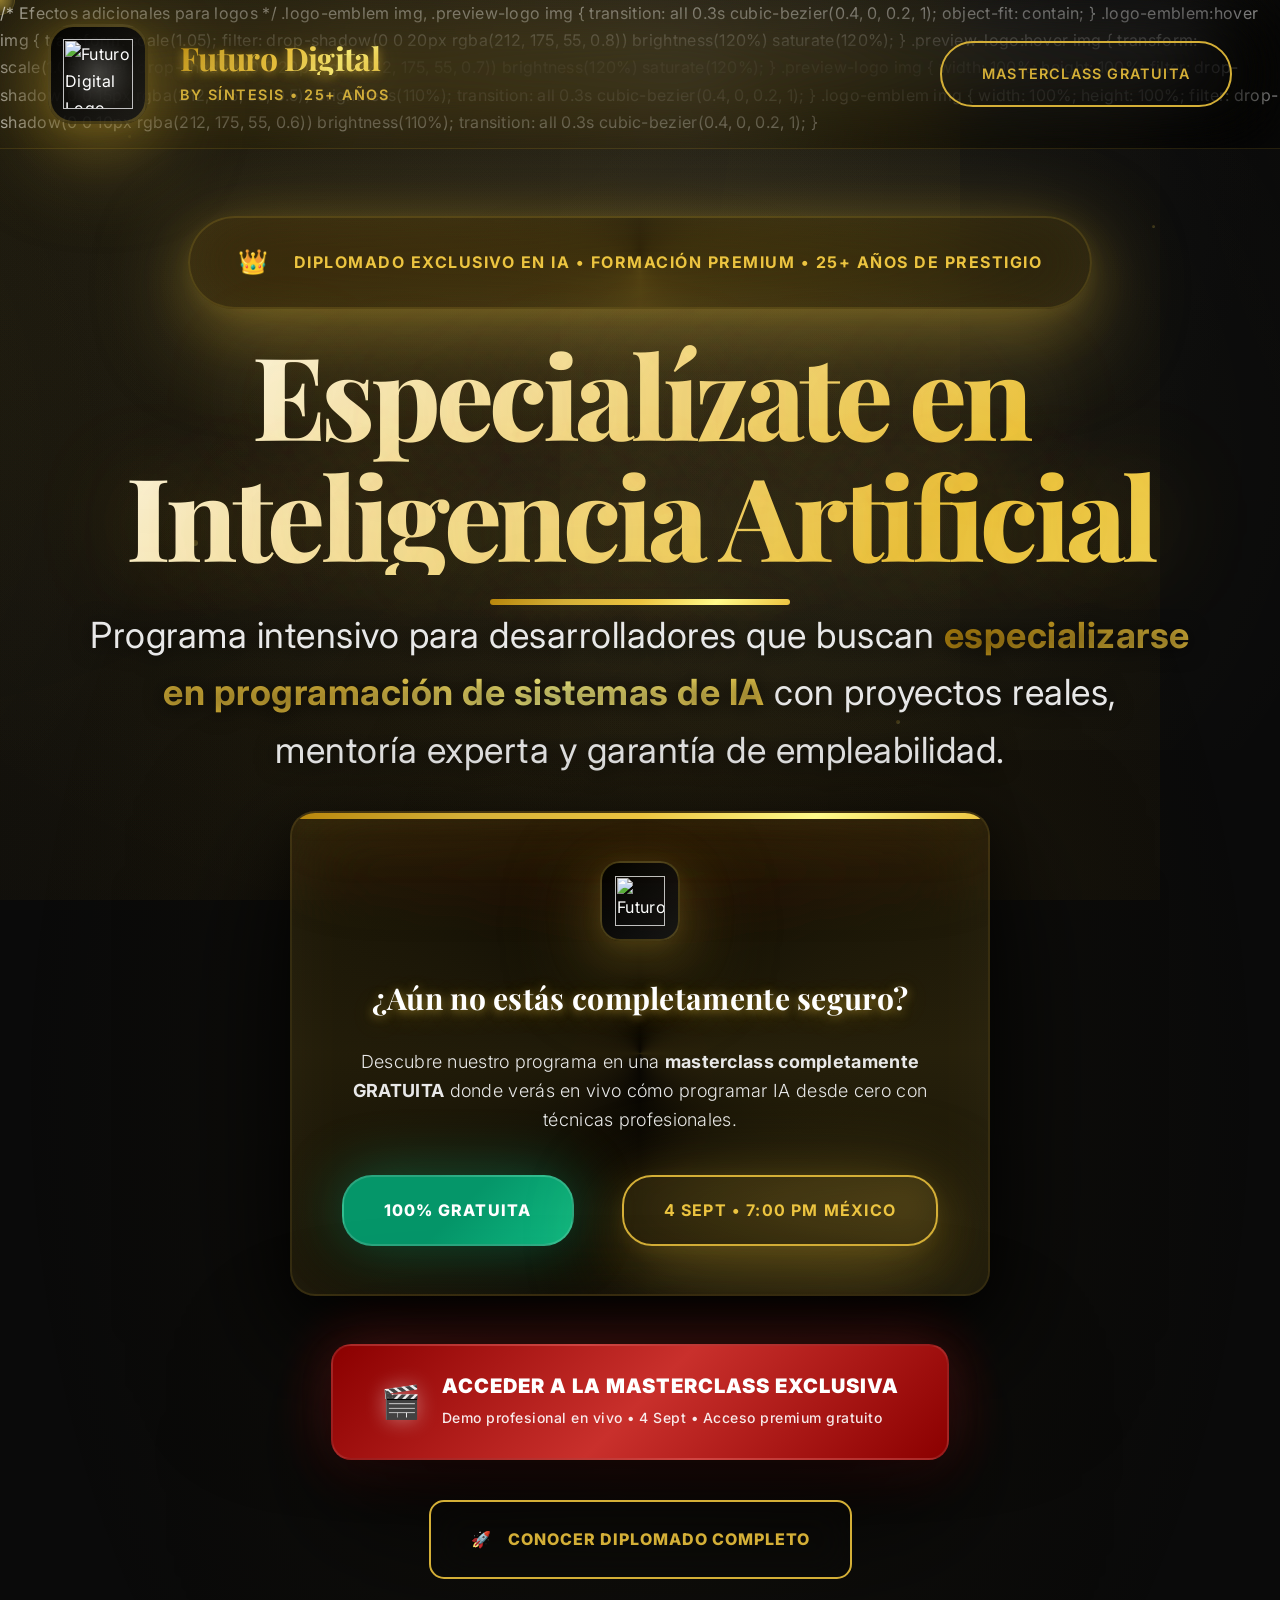
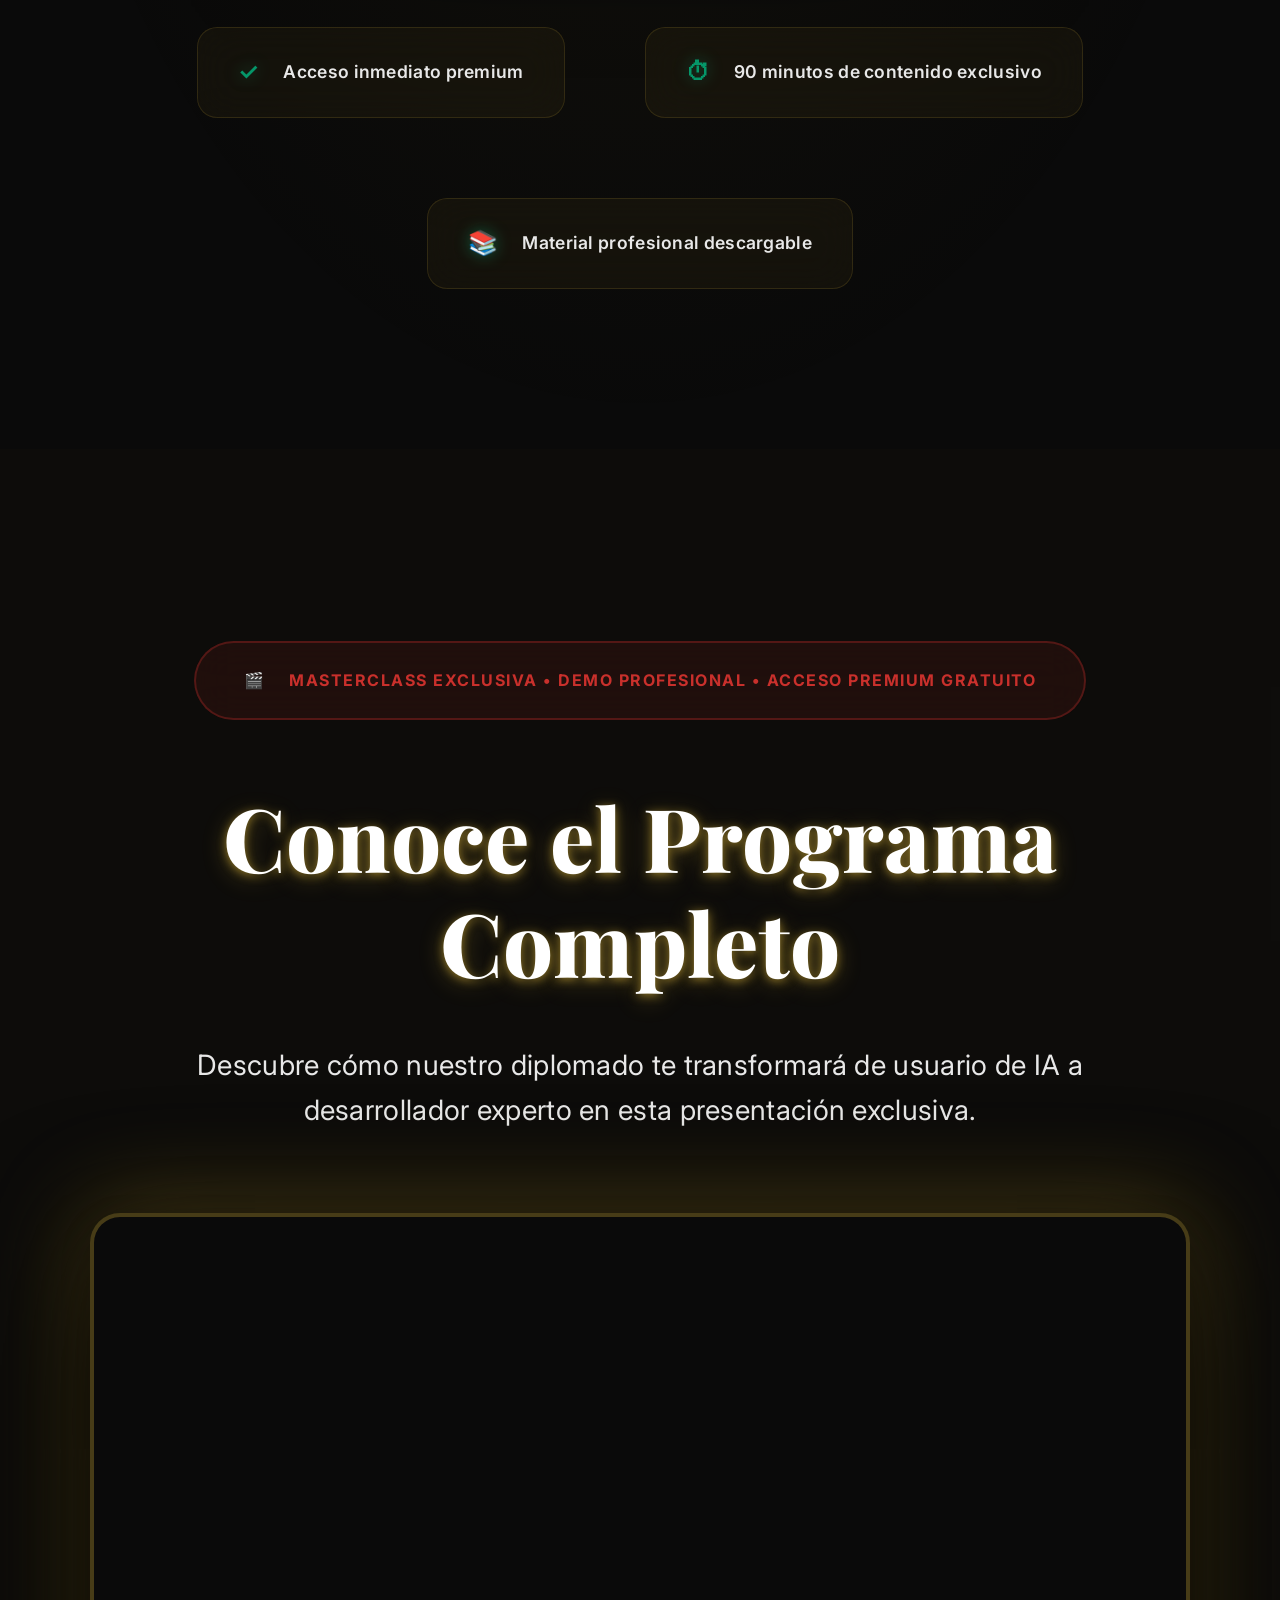
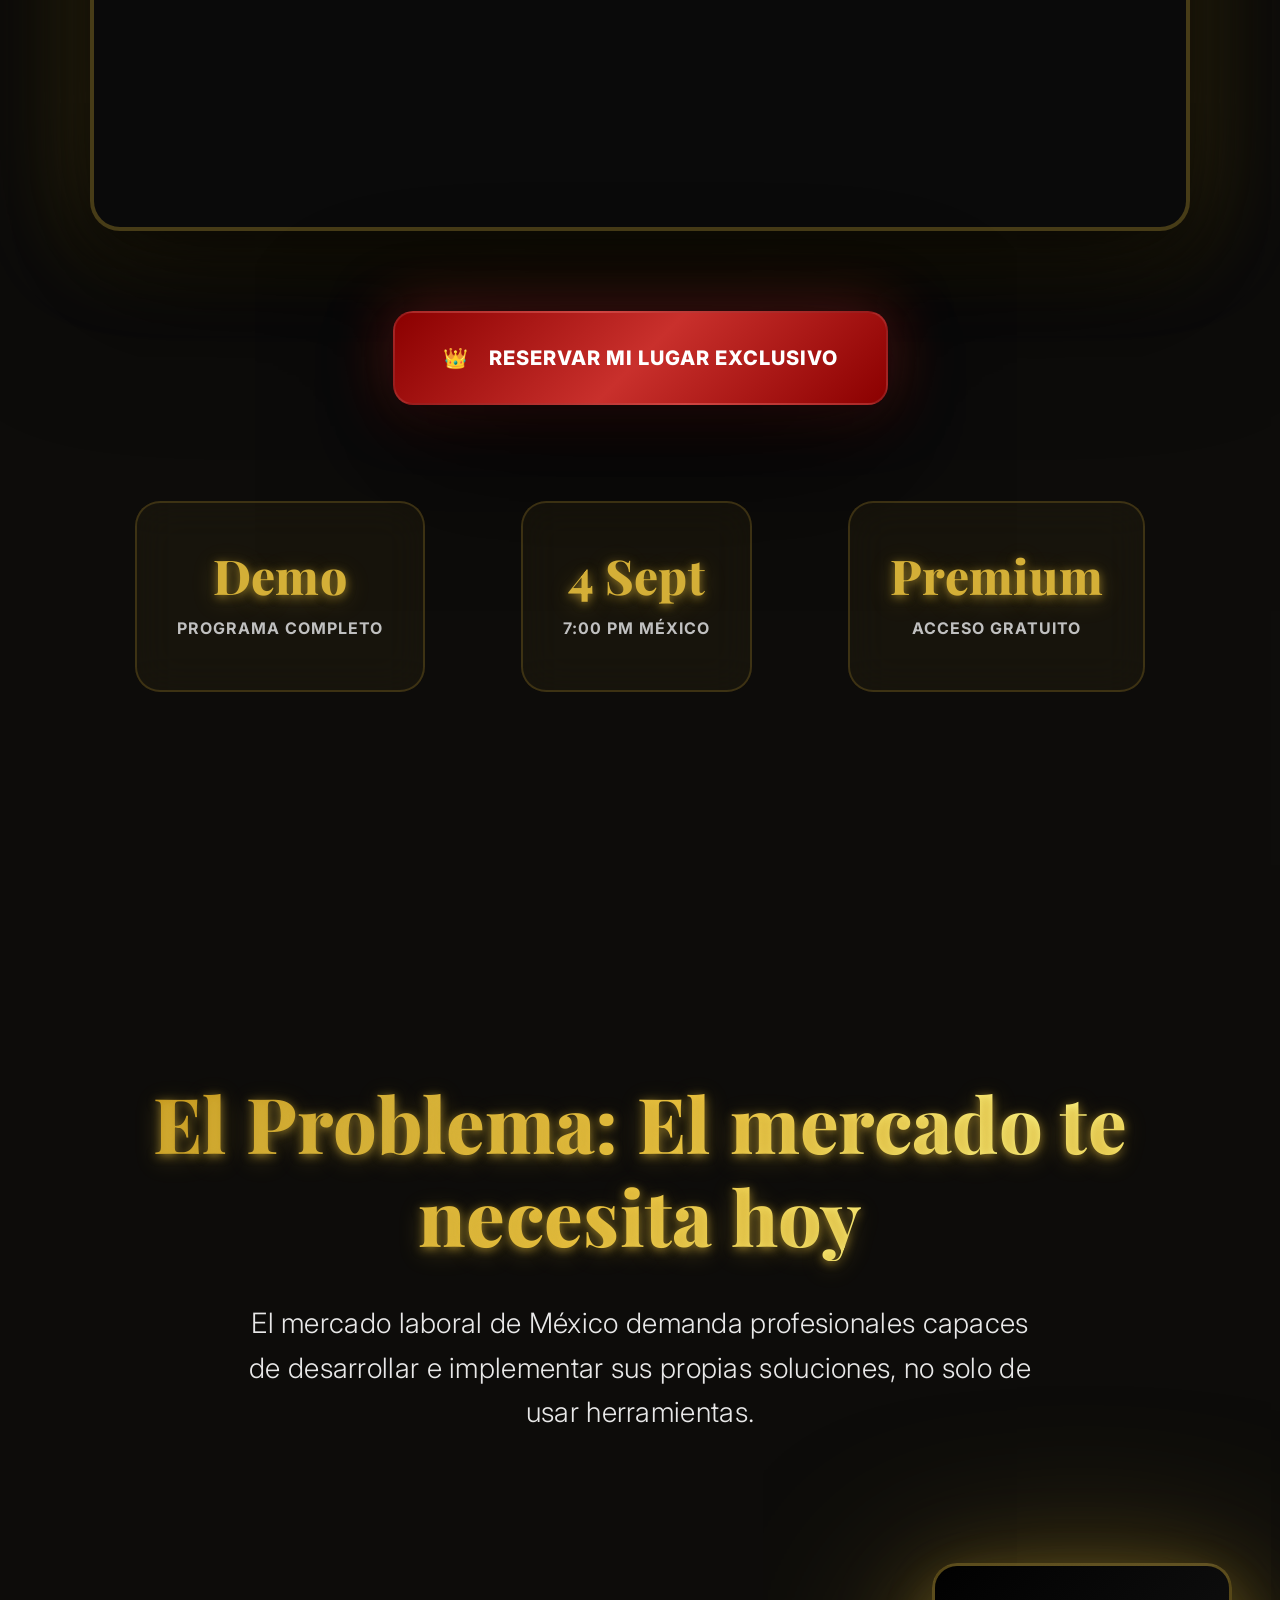
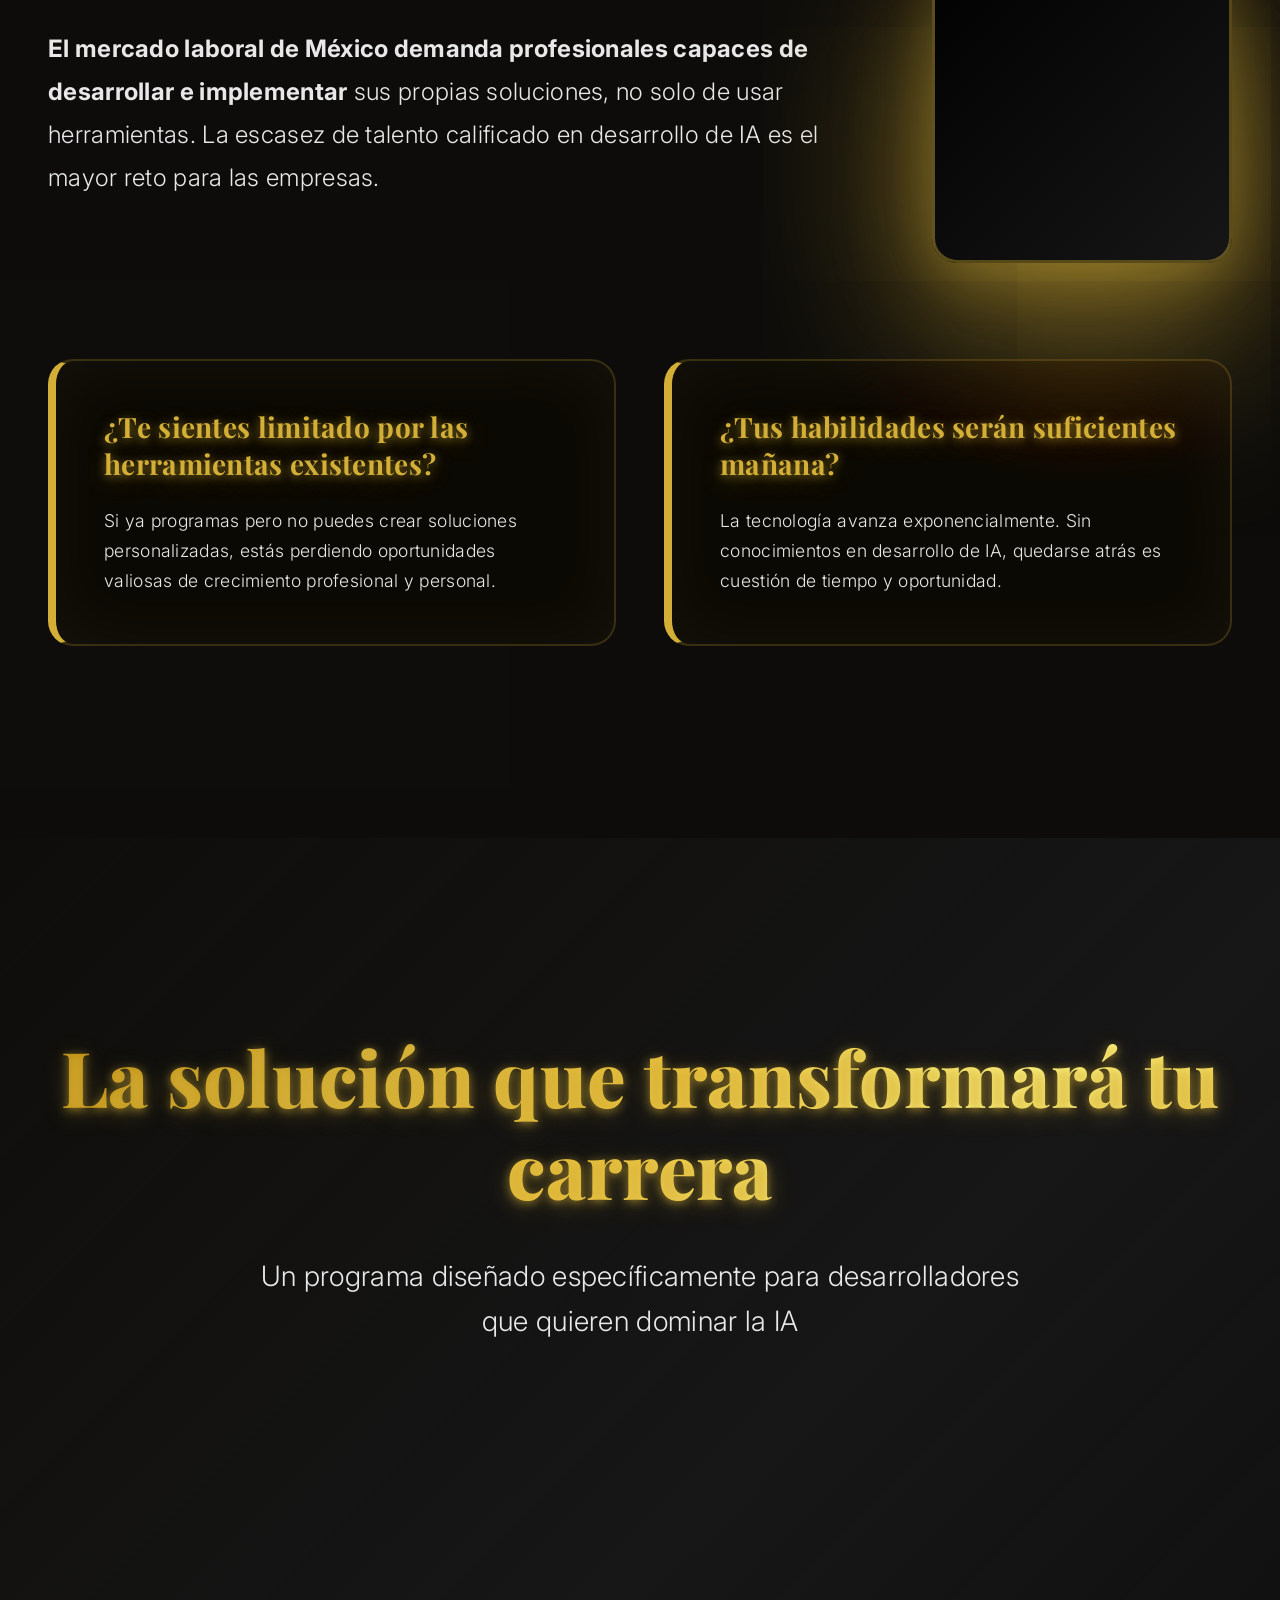
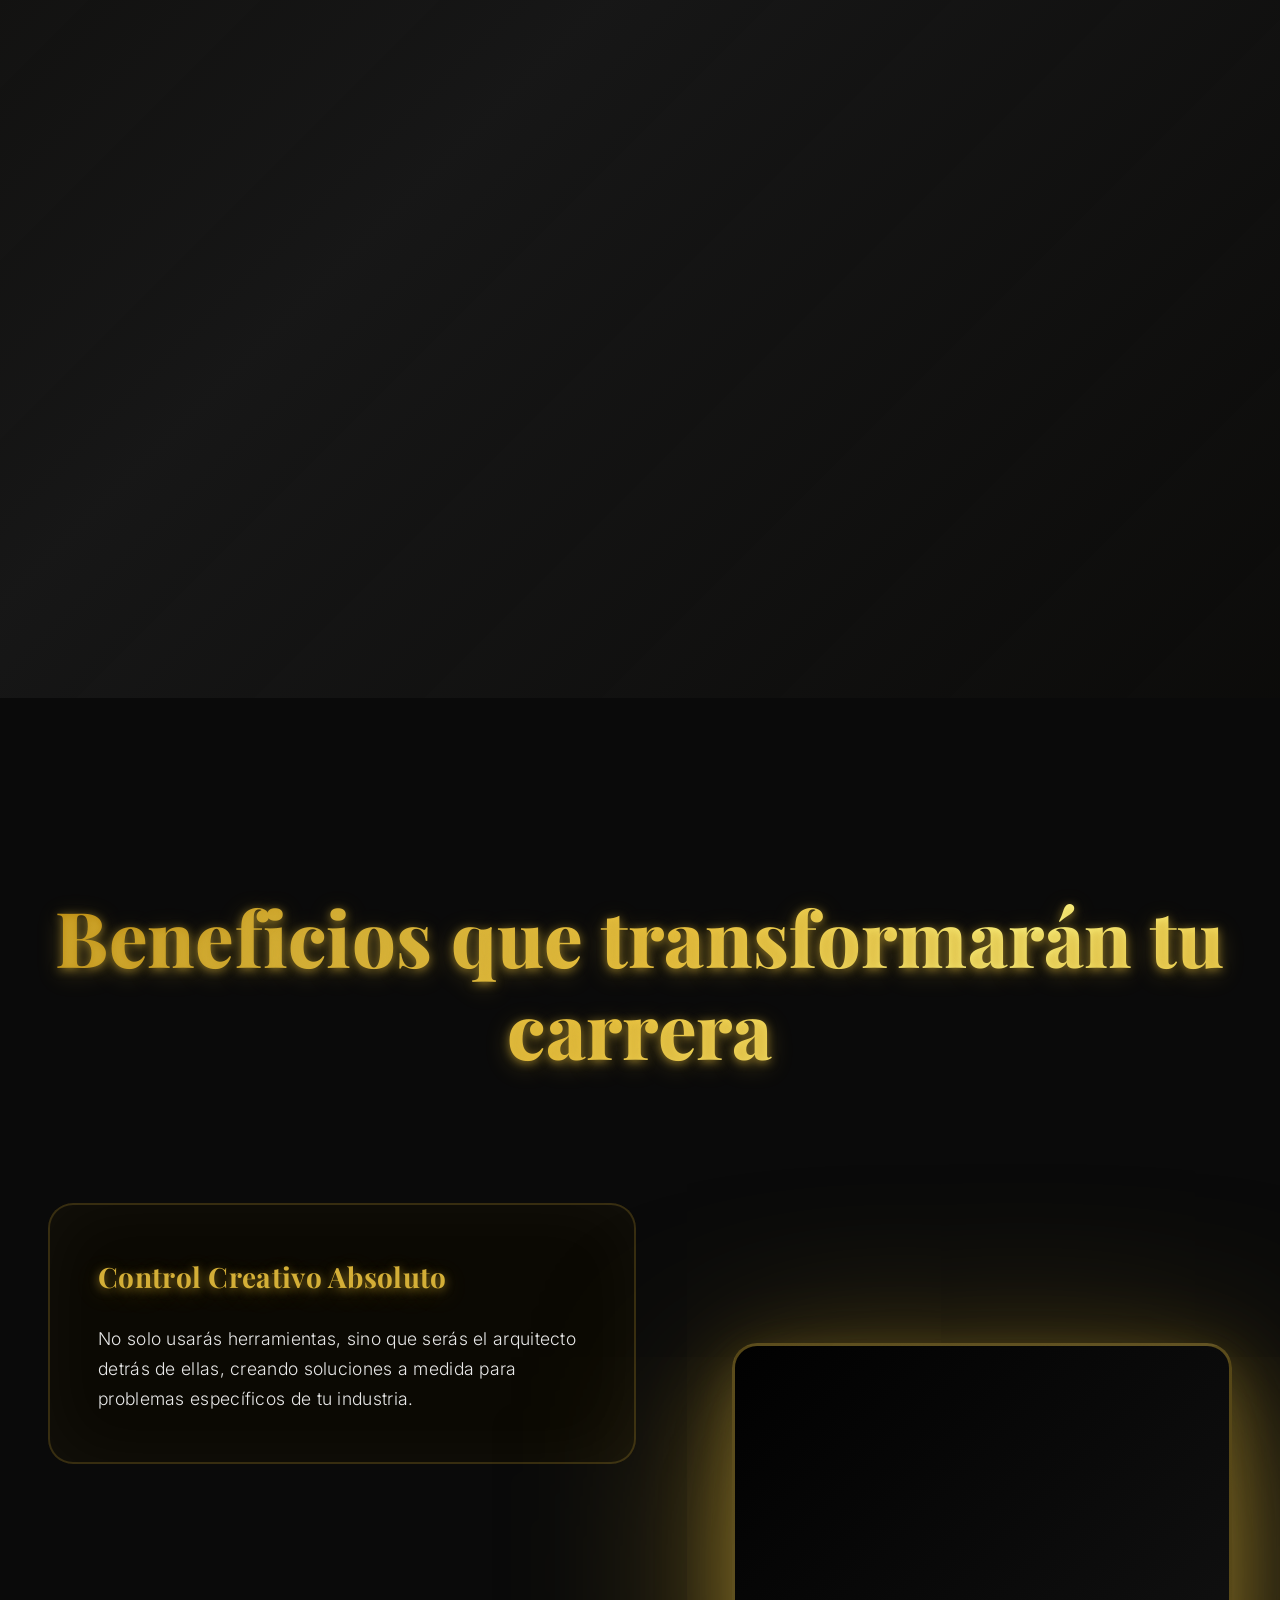
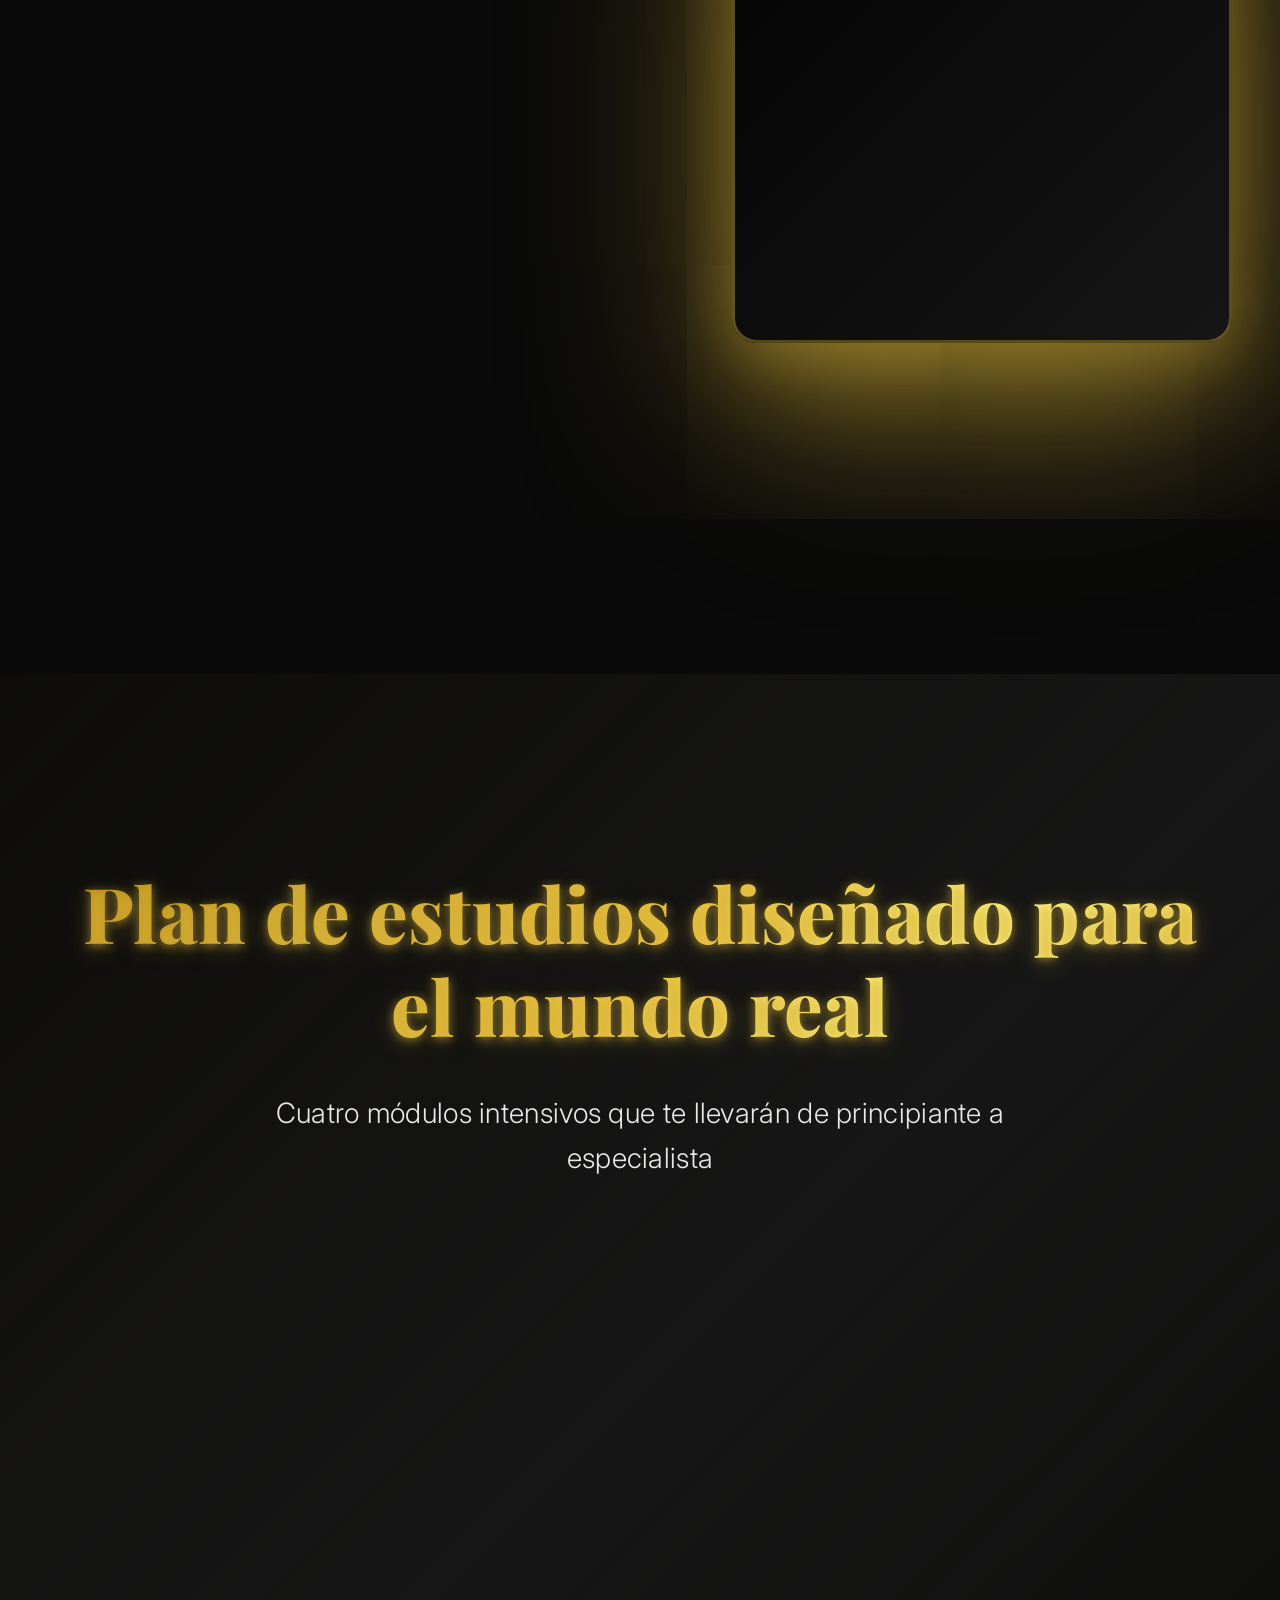
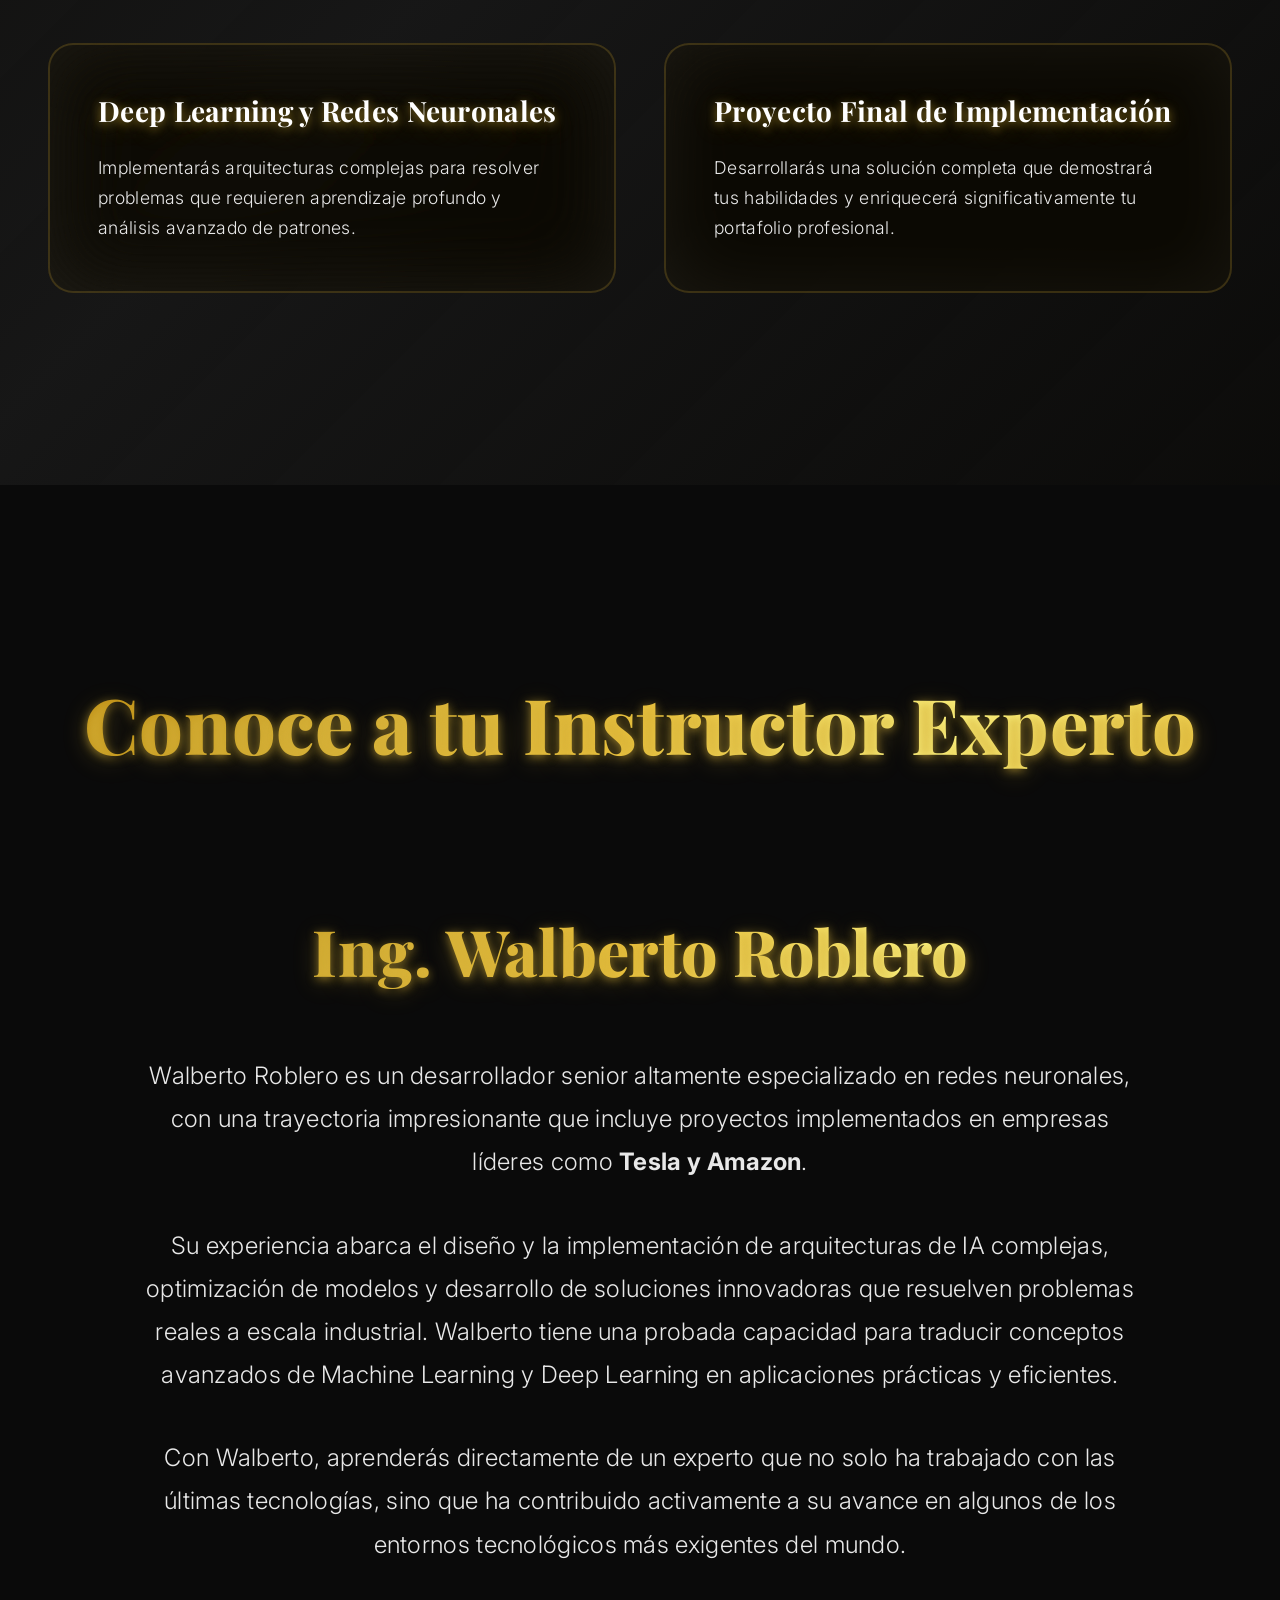
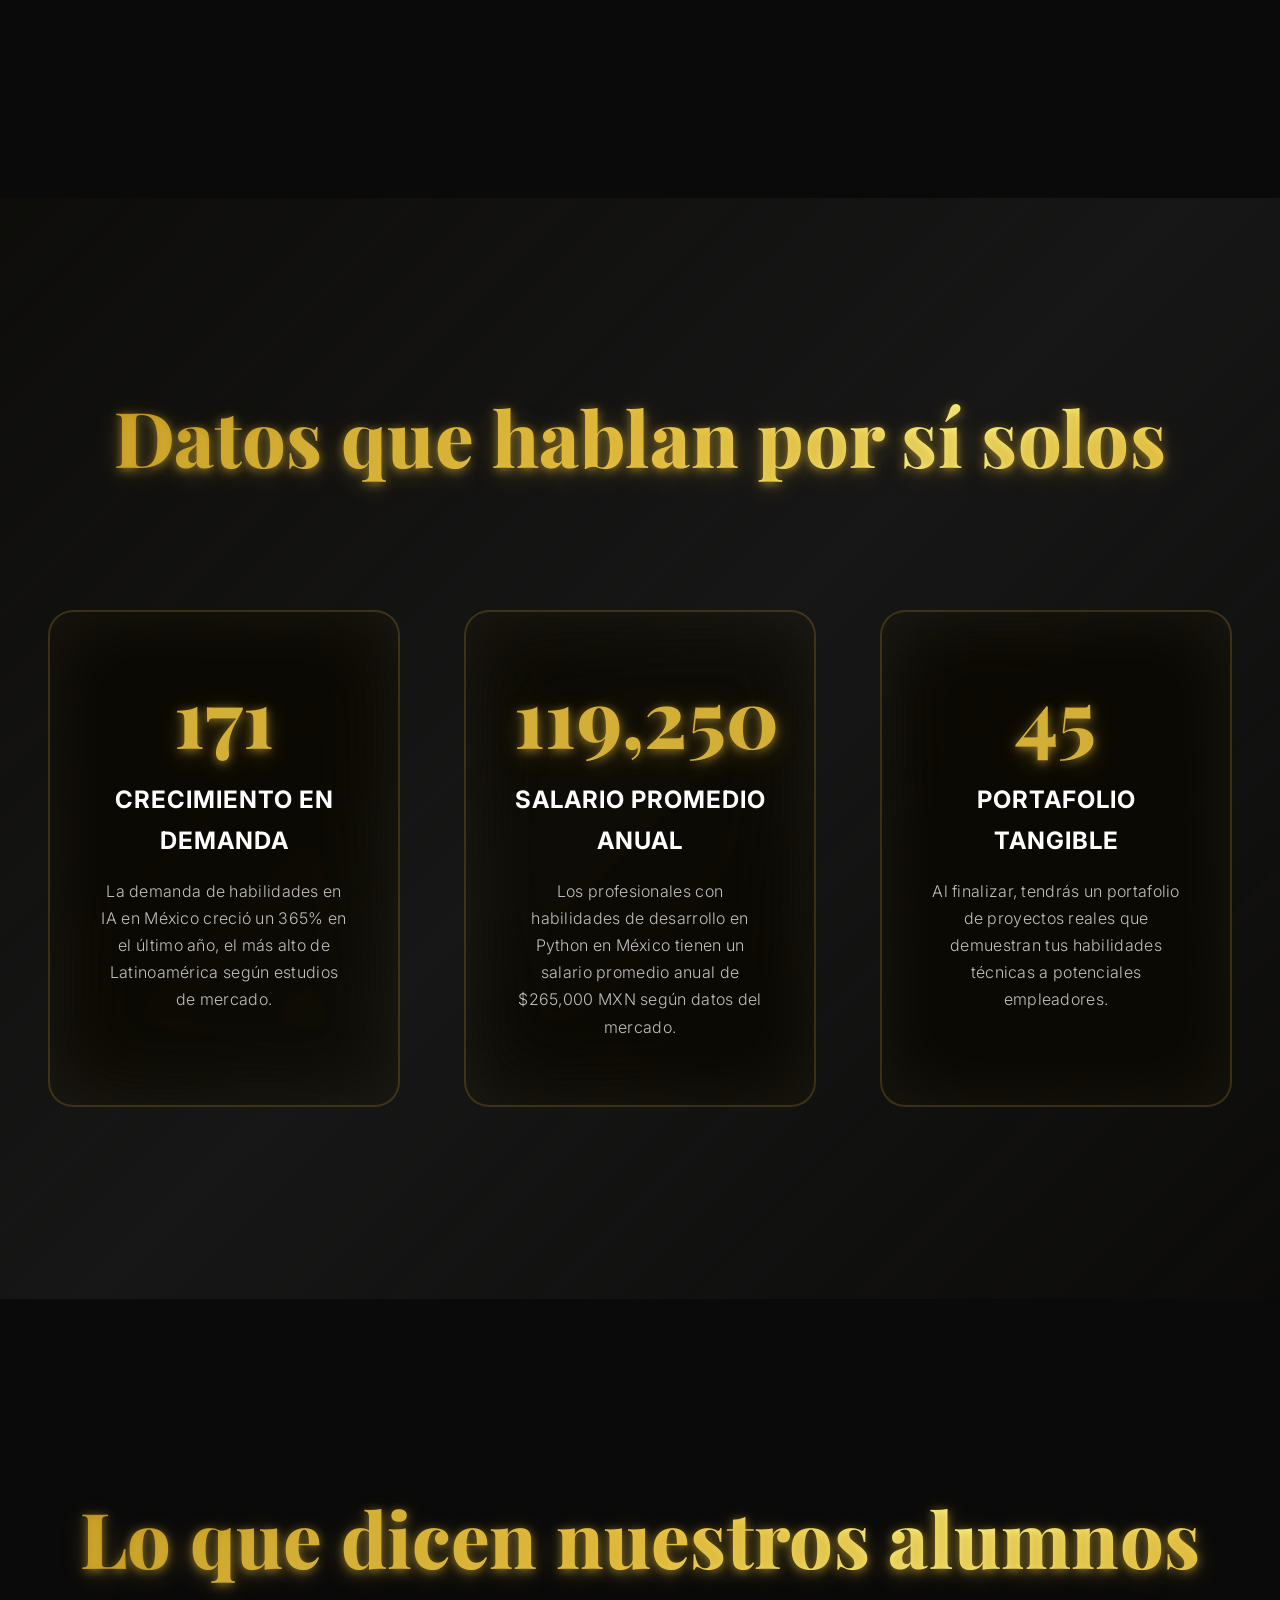
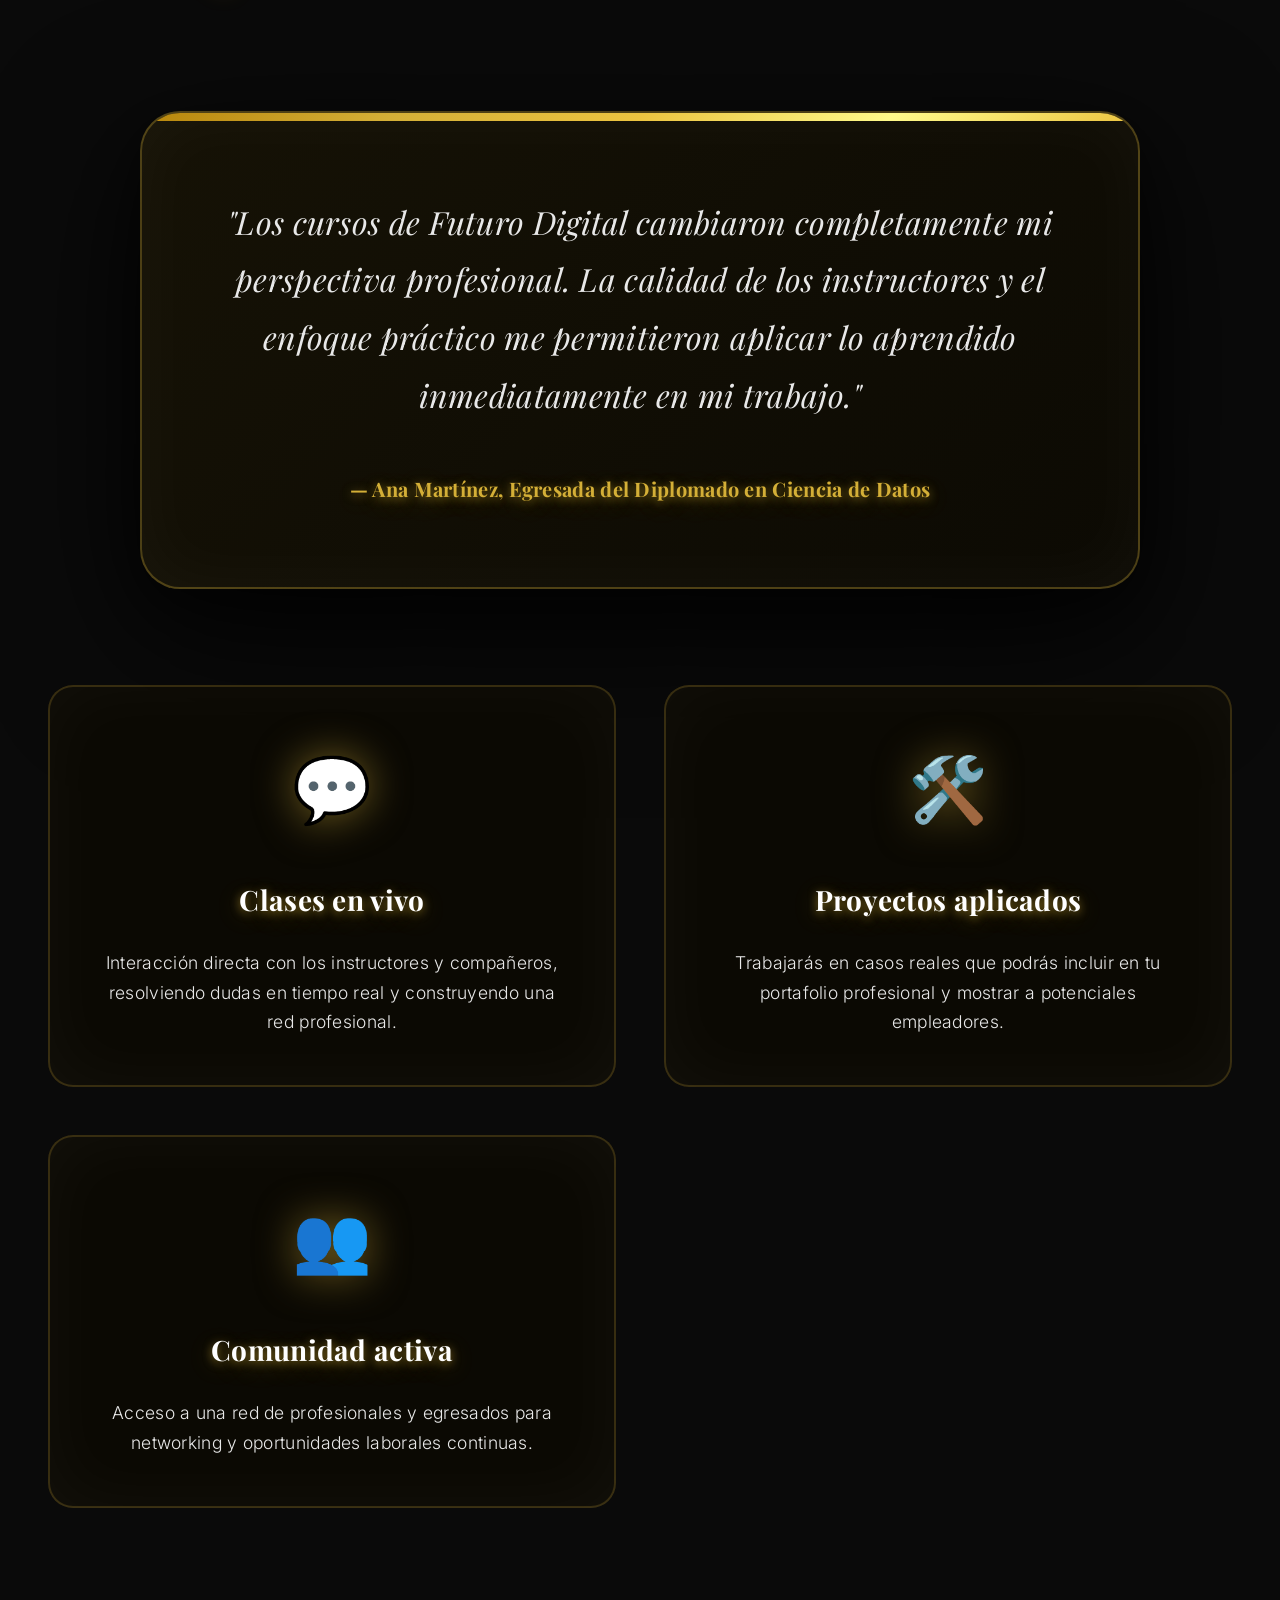
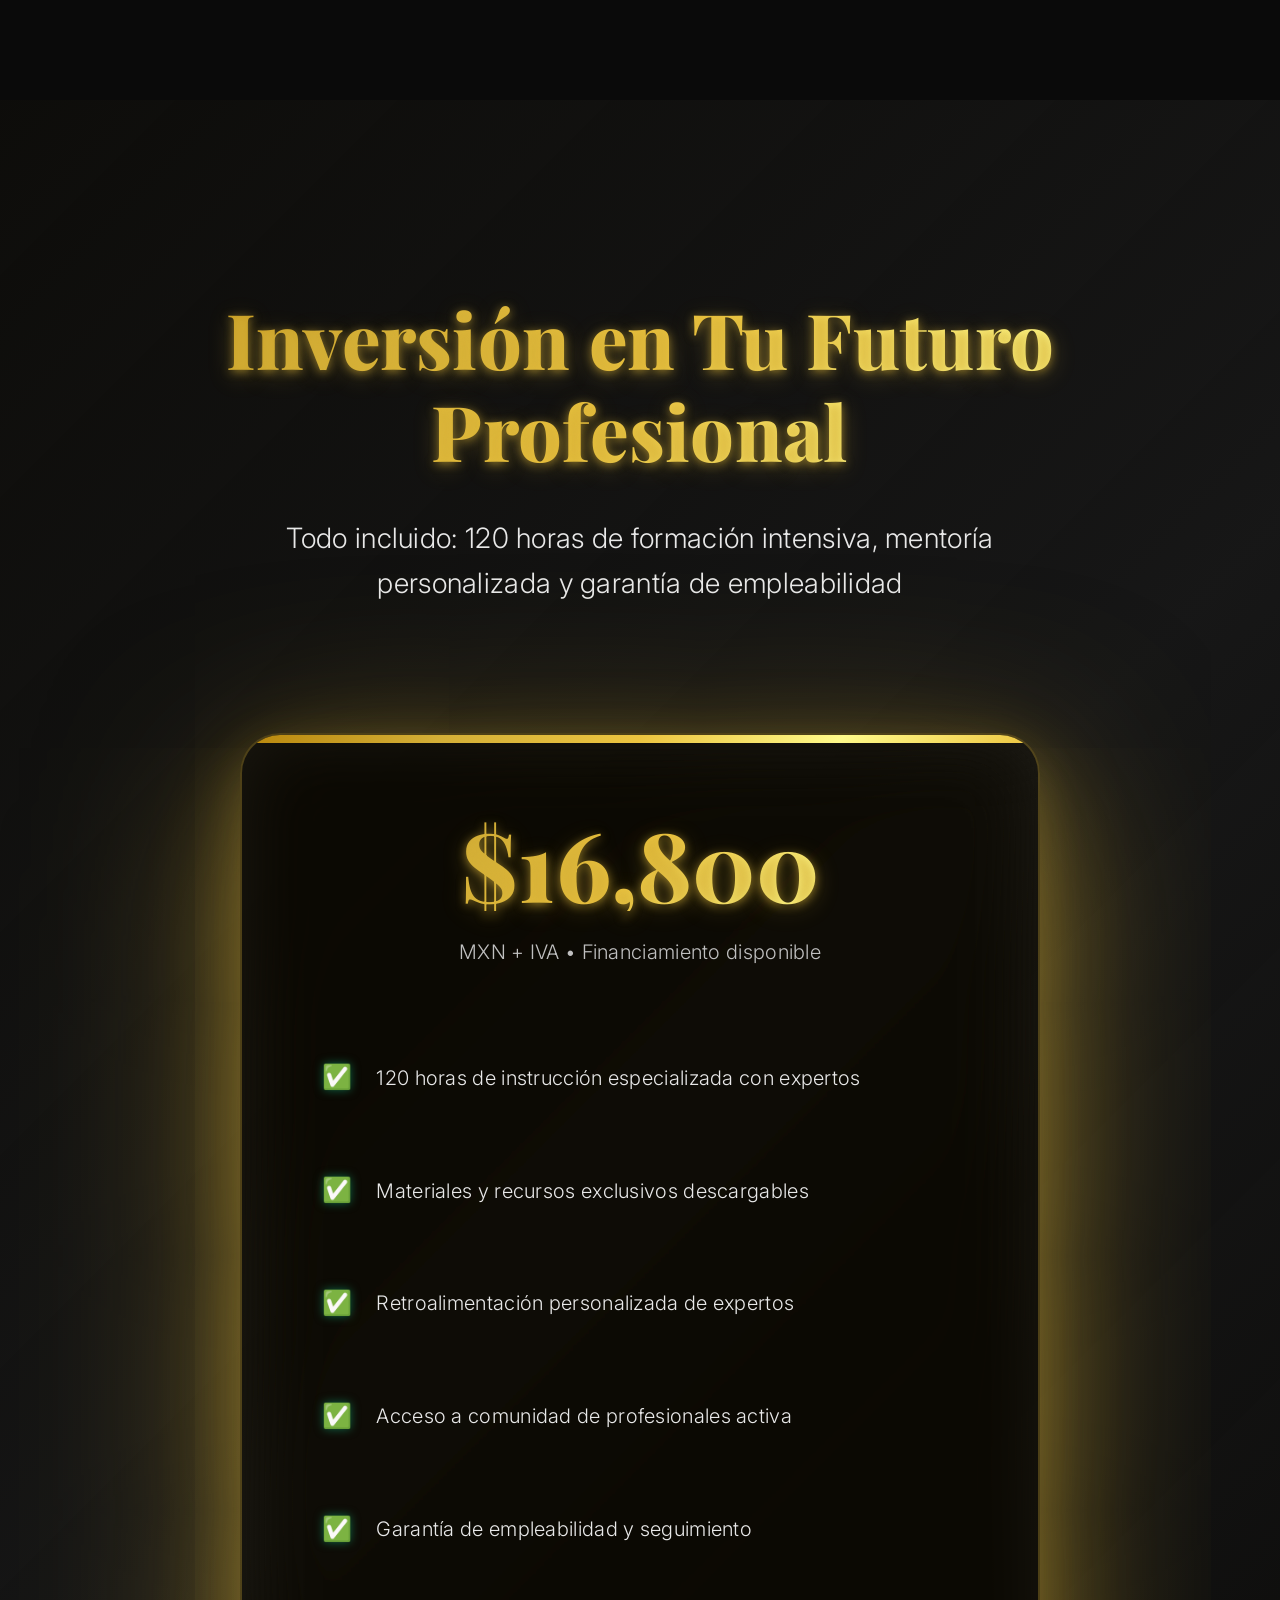
==== commit 26330b70: "Update index.html" ====
--- a/index.html
+++ b/index.html
@@ -5,23 +5,23 @@
             object-fit: contain;
         }        .logo-emblem:hover img {
             transform: scale(1.05);
-            filter: drop-shadow(0 0 20px rgba(212, 175, 55, 0.6)) brightness(110%);
+            filter: drop-shadow(0 0 20px rgba(212, 175, 55, 0.8)) brightness(120%) saturate(120%);
         }
 
         .preview-logo:hover img {
             transform: scale(1.05);
-            filter: drop-shadow(0 0 20px rgba(212, 175, 55, 0.5)) brightness(110%);
+            filter: drop-shadow(0 0 20px rgba(212, 175, 55, 0.7)) brightness(120%) saturate(120%);
         }        .preview-logo img {
             width: 100%;
             height: 100%;
-            filter: drop-shadow(0 0 15px rgba(212, 175, 55, 0.3));
+            filter: drop-shadow(0 0 15px rgba(212, 175, 55, 0.5)) brightness(110%);
             transition: all 0.3s cubic-bezier(0.4, 0, 0.2, 1);
         }
 
         .logo-emblem img {
             width: 100%;
             height: 100%;
-            filter: drop-shadow(0 0 10px rgba(212, 175, 55, 0.4));
+            filter: drop-shadow(0 0 10px rgba(212, 175, 55, 0.6)) brightness(110%);
             transition: all 0.3s cubic-bezier(0.4, 0, 0.2, 1);
         }<!DOCTYPE html>
 <html lang="es">
@@ -174,7 +174,7 @@
             -webkit-backdrop-filter: var(--glass-luxury);
             border-bottom: 1px solid rgba(212, 175, 55, 0.15);
             z-index: 2000;
-            padding: 2rem 0;
+            padding: 1.5rem 0;
             transition: all 0.6s cubic-bezier(0.23, 1, 0.32, 1);
         }
 
@@ -184,7 +184,7 @@
             -webkit-backdrop-filter: var(--glass-divine);
             border-bottom-color: rgba(212, 175, 55, 0.3);
             box-shadow: var(--shadow-luxury);
-            padding: 1.5rem 0;
+            padding: 1rem 0;
         }
 
         .nav-luxury {
@@ -205,7 +205,7 @@
         .logo-emblem {
             width: 100px;
             height: 100px;
-            background: var(--gradient-royal-gold);
+            background: linear-gradient(135deg, rgba(0, 0, 0, 0.9) 0%, rgba(26, 26, 26, 0.8) 100%);
             border-radius: 25px;
             display: flex;
             align-items: center;
@@ -214,13 +214,14 @@
             overflow: hidden;
             box-shadow: var(--shadow-royal);
             transition: all 0.6s cubic-bezier(0.23, 1, 0.32, 1);
-            border: 3px solid rgba(255, 255, 255, 0.1);
+            border: 3px solid rgba(212, 175, 55, 0.3);
         }
 
         .logo-emblem:hover {
             transform: scale(1.08) rotate(3deg);
             box-shadow: var(--shadow-divine);
-            border-color: rgba(255, 255, 255, 0.3);
+            border-color: rgba(212, 175, 55, 0.6);
+            background: linear-gradient(135deg, rgba(0, 0, 0, 0.95) 0%, rgba(26, 26, 26, 0.9) 100%);
         }
 
         .logo-emblem::before {
@@ -330,11 +331,12 @@
         .hero-divine {
             min-height: 100vh;
             display: flex;
-            align-items: center;
+            align-items: flex-start;
             justify-content: center;
-            padding: 15rem 3rem 10rem;
+            padding: 6rem 3rem 10rem;
             position: relative;
             overflow: hidden;
+            padding-top: 5rem;
         }
 
         .hero-divine::before {
@@ -353,6 +355,7 @@
             text-align: center;
             z-index: 10;
             position: relative;
+            margin-top: 0;
         }
 
         .prestige-badge {
@@ -367,7 +370,7 @@
             color: var(--gold-bright);
             font-size: 1rem;
             font-weight: 700;
-            margin-bottom: 5rem;
+            margin-bottom: 1.5rem;
             box-shadow: var(--shadow-royal);
             text-transform: uppercase;
             letter-spacing: 1.5px;
@@ -398,7 +401,7 @@
             font-size: clamp(4.5rem, 9vw, 8rem);
             font-weight: 800;
             line-height: 1.05;
-            margin-bottom: 4rem;
+            margin-bottom: 2rem;
             background: linear-gradient(
                 135deg,
                 var(--white-pure) 0%,
@@ -436,7 +439,7 @@
         .hero-subtitle-luxury {
             font-size: clamp(1.5rem, 4vw, 2.25rem);
             color: var(--gray-platinum);
-            margin-bottom: 6rem;
+            margin-bottom: 2rem;
             line-height: 1.6;
             max-width: 1100px;
             margin-left: auto;
@@ -468,7 +471,7 @@
         }
 
         .exclusive-preview {
-            margin: 4rem 0;
+            margin: 2rem 0;
         }
 
         .preview-card-luxury {
@@ -510,14 +513,14 @@
         .preview-logo {
             width: 80px;
             height: 80px;
-            background: var(--gradient-royal-gold);
+            background: linear-gradient(135deg, rgba(0, 0, 0, 0.9) 0%, rgba(26, 26, 26, 0.8) 100%);
             border-radius: 20px;
             display: flex;
             align-items: center;
             justify-content: center;
             margin: 0 auto 2rem;
             box-shadow: var(--shadow-royal);
-            border: 2px solid rgba(255, 255, 255, 0.1);
+            border: 2px solid rgba(212, 175, 55, 0.3);
             animation: logoGlow 6s ease-in-out infinite;
         }
 
@@ -525,10 +528,12 @@
             0%, 100% { 
                 box-shadow: var(--shadow-royal);
                 transform: scale(1);
+                border-color: rgba(212, 175, 55, 0.3);
             }
             50% { 
                 box-shadow: var(--shadow-divine);
                 transform: scale(1.02);
+                border-color: rgba(212, 175, 55, 0.5);
             }
         }
 
@@ -602,7 +607,7 @@
         }
 
         .divine-cta-section {
-            margin-top: 6rem;
+            margin-top: 3rem;
         }
 
         .cta-container-luxury {
@@ -610,7 +615,7 @@
             flex-direction: column;
             gap: 2.5rem;
             align-items: center;
-            margin-bottom: 5rem;
+            margin-bottom: 3rem;
         }
 
         .btn-divine-primary {
@@ -734,7 +739,7 @@
             display: flex;
             justify-content: center;
             gap: 5rem;
-            margin-top: 5rem;
+            margin-top: 3rem;
             flex-wrap: wrap;
         }
 
@@ -998,7 +1003,7 @@
         .problem-image-luxury {
             width: 300px;
             height: 300px;
-            background: var(--gradient-royal-gold);
+            background: linear-gradient(135deg, rgba(0, 0, 0, 0.9) 0%, rgba(26, 26, 26, 0.8) 100%);
             border-radius: 25px;
             display: flex;
             align-items: center;
@@ -1006,7 +1011,7 @@
             box-shadow: var(--shadow-divine);
             position: relative;
             overflow: hidden;
-            border: 3px solid rgba(255, 255, 255, 0.1);
+            border: 3px solid rgba(212, 175, 55, 0.4);
         }
 
         .problem-image-luxury::before {
@@ -1169,12 +1174,12 @@
         .benefits-image-luxury {
             width: 500px;
             height: 600px;
-            background: var(--gradient-royal-gold);
+            background: linear-gradient(135deg, rgba(0, 0, 0, 0.9) 0%, rgba(26, 26, 26, 0.8) 100%);
             border-radius: 25px;
             box-shadow: var(--shadow-divine);
             overflow: hidden;
             position: relative;
-            border: 3px solid rgba(255, 255, 255, 0.1);
+            border: 3px solid rgba(212, 175, 55, 0.4);
         }
 
         .benefits-image-luxury::before {
@@ -1916,6 +1921,7 @@
 
             .hero-content-luxury {
                 max-width: 1000px;
+                margin-top: 0;
             }
 
             .prestige-indicators {
@@ -1945,6 +1951,13 @@
             .logo-emblem {
                 width: 80px;
                 height: 80px;
+                border-color: rgba(212, 175, 55, 0.4);
+            }
+
+            .preview-logo {
+                width: 60px;
+                height: 60px;
+                border-color: rgba(212, 175, 55, 0.4);
             }
 
             .logo-emblem svg {
@@ -1957,7 +1970,9 @@
             }
 
             .hero-divine {
-                padding: 12rem 2rem 8rem;
+                padding: 5rem 2rem 8rem;
+                padding-top: 4rem;
+                align-items: flex-start;
             }
 
             .section-luxury {
@@ -2044,6 +2059,7 @@
             .prestige-badge {
                 padding: 1.25rem 2rem;
                 font-size: 0.9rem;
+                margin-bottom: 1rem;
             }
 
             .luxury-particle {
@@ -2138,8 +2154,7 @@
         <div class="nav-luxury">
             <div class="logo-luxury">
                 <div class="logo-emblem">
-                    <!-- REEMPLAZA TU_USUARIO/TU_REPOSITORIO con los datos reales de tu GitHub -->
-                    <img src="https://raw.githubusercontent.com/TU_USUARIO/TU_REPOSITORIO/main/futuro_digital_logo_correcto.png" alt="Futuro Digital Logo" style="width: 70px; height: 70px; object-fit: contain;">
+                    <img src="https://raw.githubusercontent.com/futurodigital/landing_IA_epica/main/futuro_digital_logo_correcto.png" alt="Futuro Digital Logo" style="width: 70px; height: 70px; object-fit: contain;">
                 </div>
                 <div class="brand-luxury">
                     <div class="brand-title">Futuro Digital</div>
@@ -2171,8 +2186,7 @@
             <div class="exclusive-preview">
                 <div class="preview-card-luxury">
                     <div class="preview-logo">
-                        <!-- REEMPLAZA TU_USUARIO/TU_REPOSITORIO con los datos reales de tu GitHub -->
-                        <img src="https://raw.githubusercontent.com/TU_USUARIO/TU_REPOSITORIO/main/futuro_digital_logo_correcto.png" alt="Futuro Digital Logo" style="width: 50px; height: 50px; object-fit: contain;">
+                        <img src="https://raw.githubusercontent.com/futurodigital/landing_IA_epica/main/futuro_digital_logo_correcto.png" alt="Futuro Digital Logo" style="width: 50px; height: 50px; object-fit: contain;">
                     </div>
                     <h3 class="preview-title">¿Aún no estás completamente seguro?</h3>
                     <p class="preview-description">
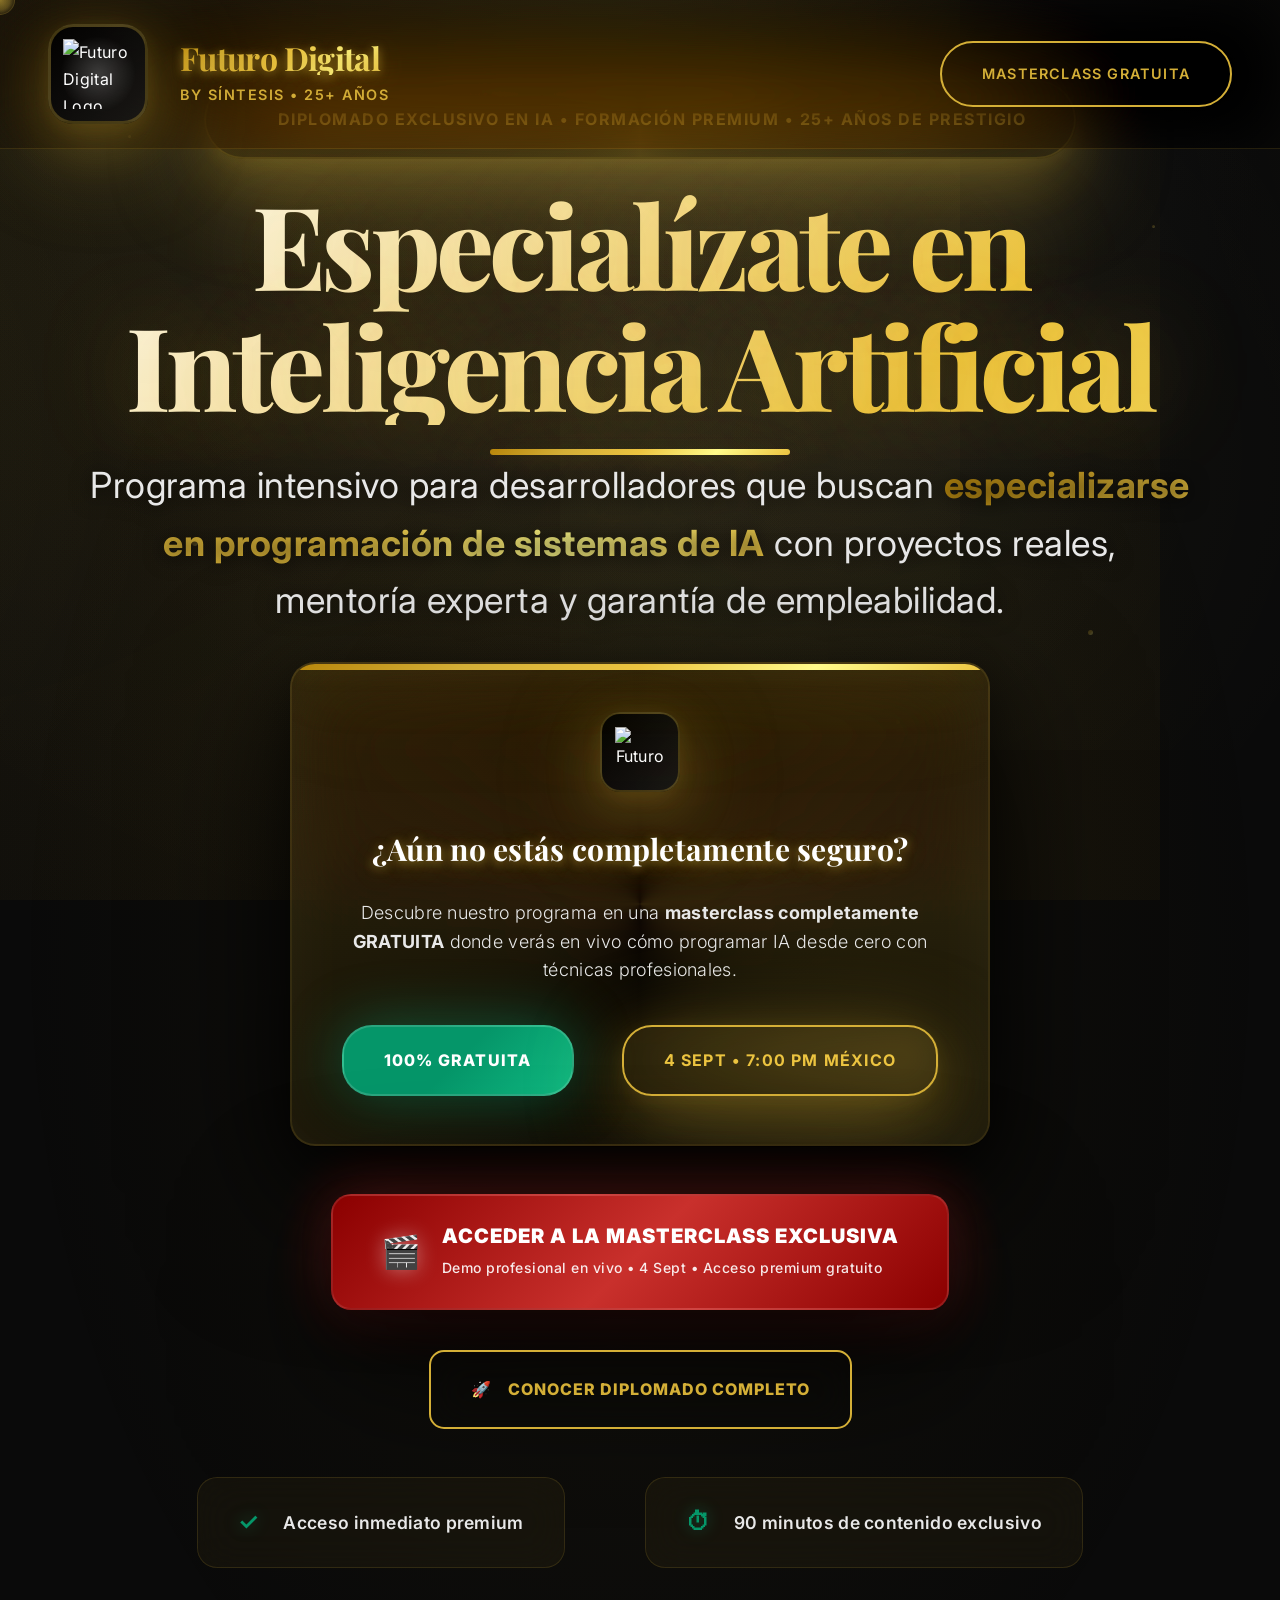
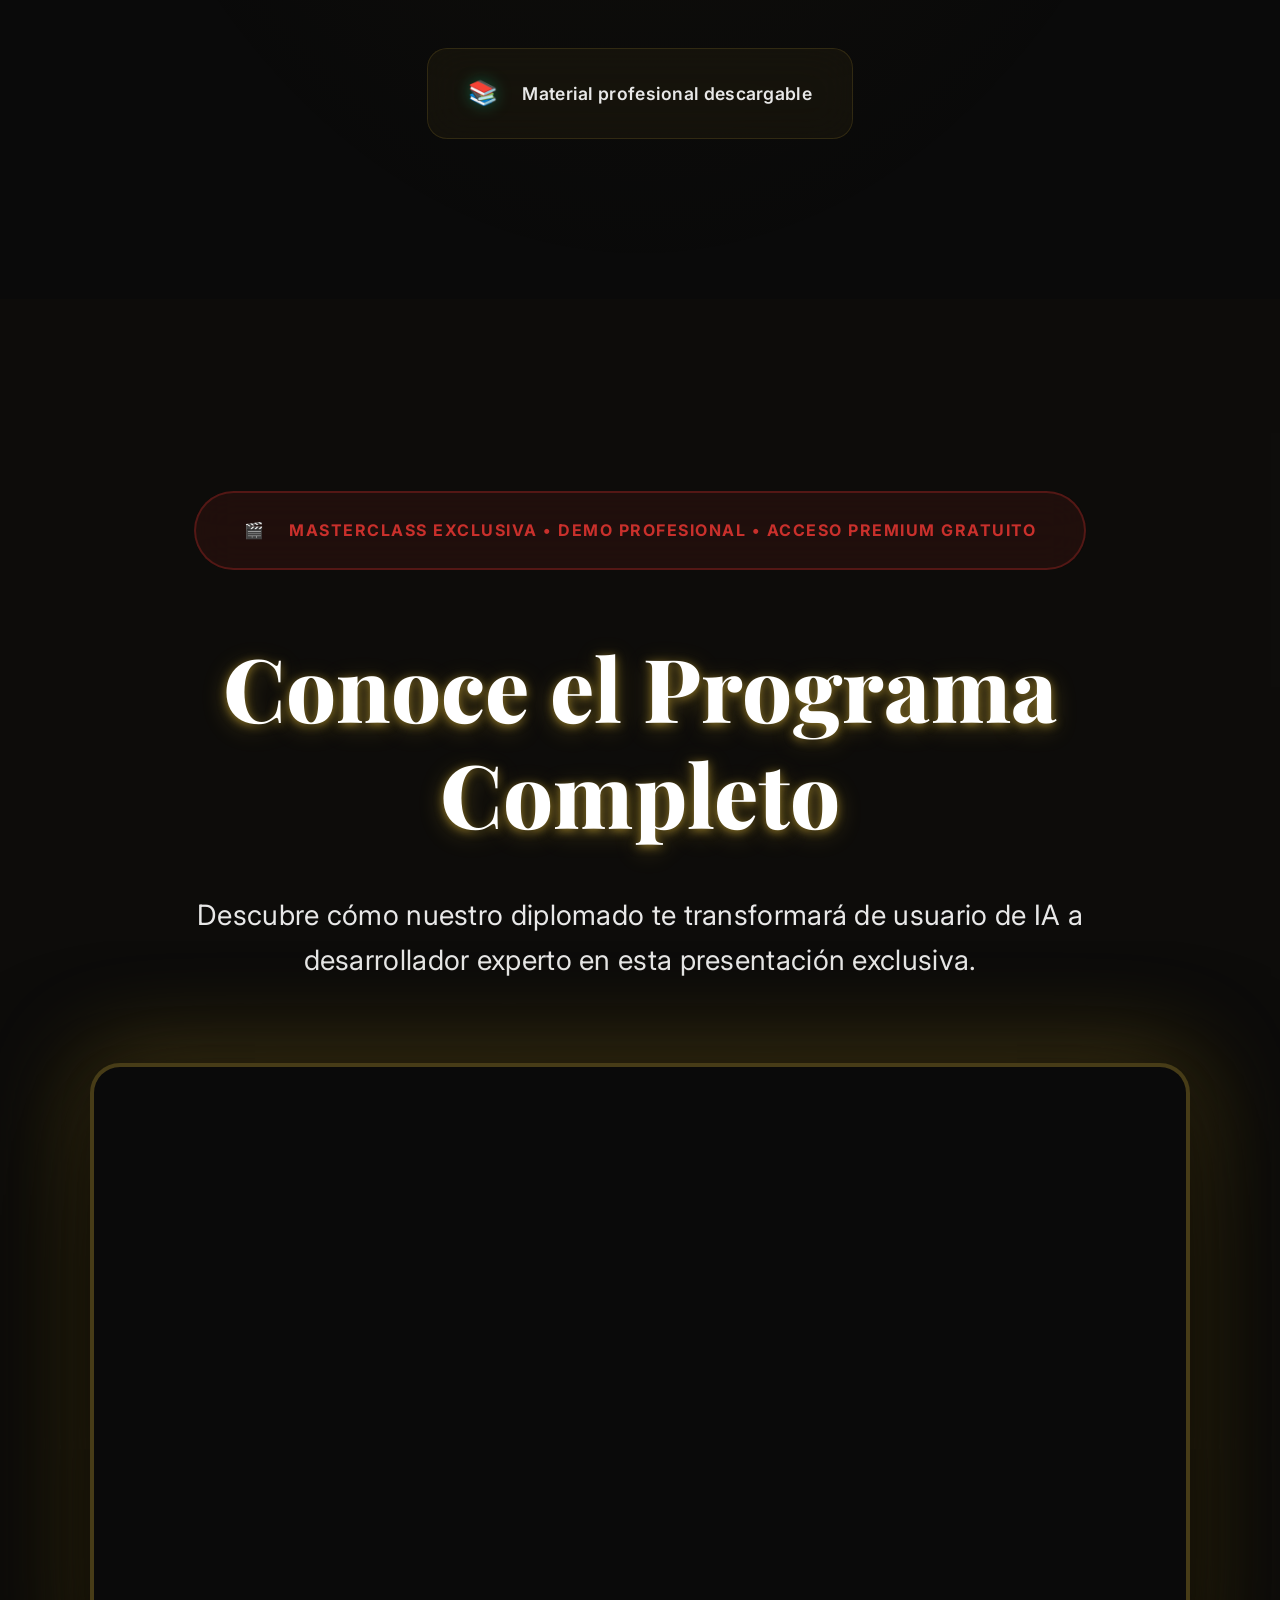
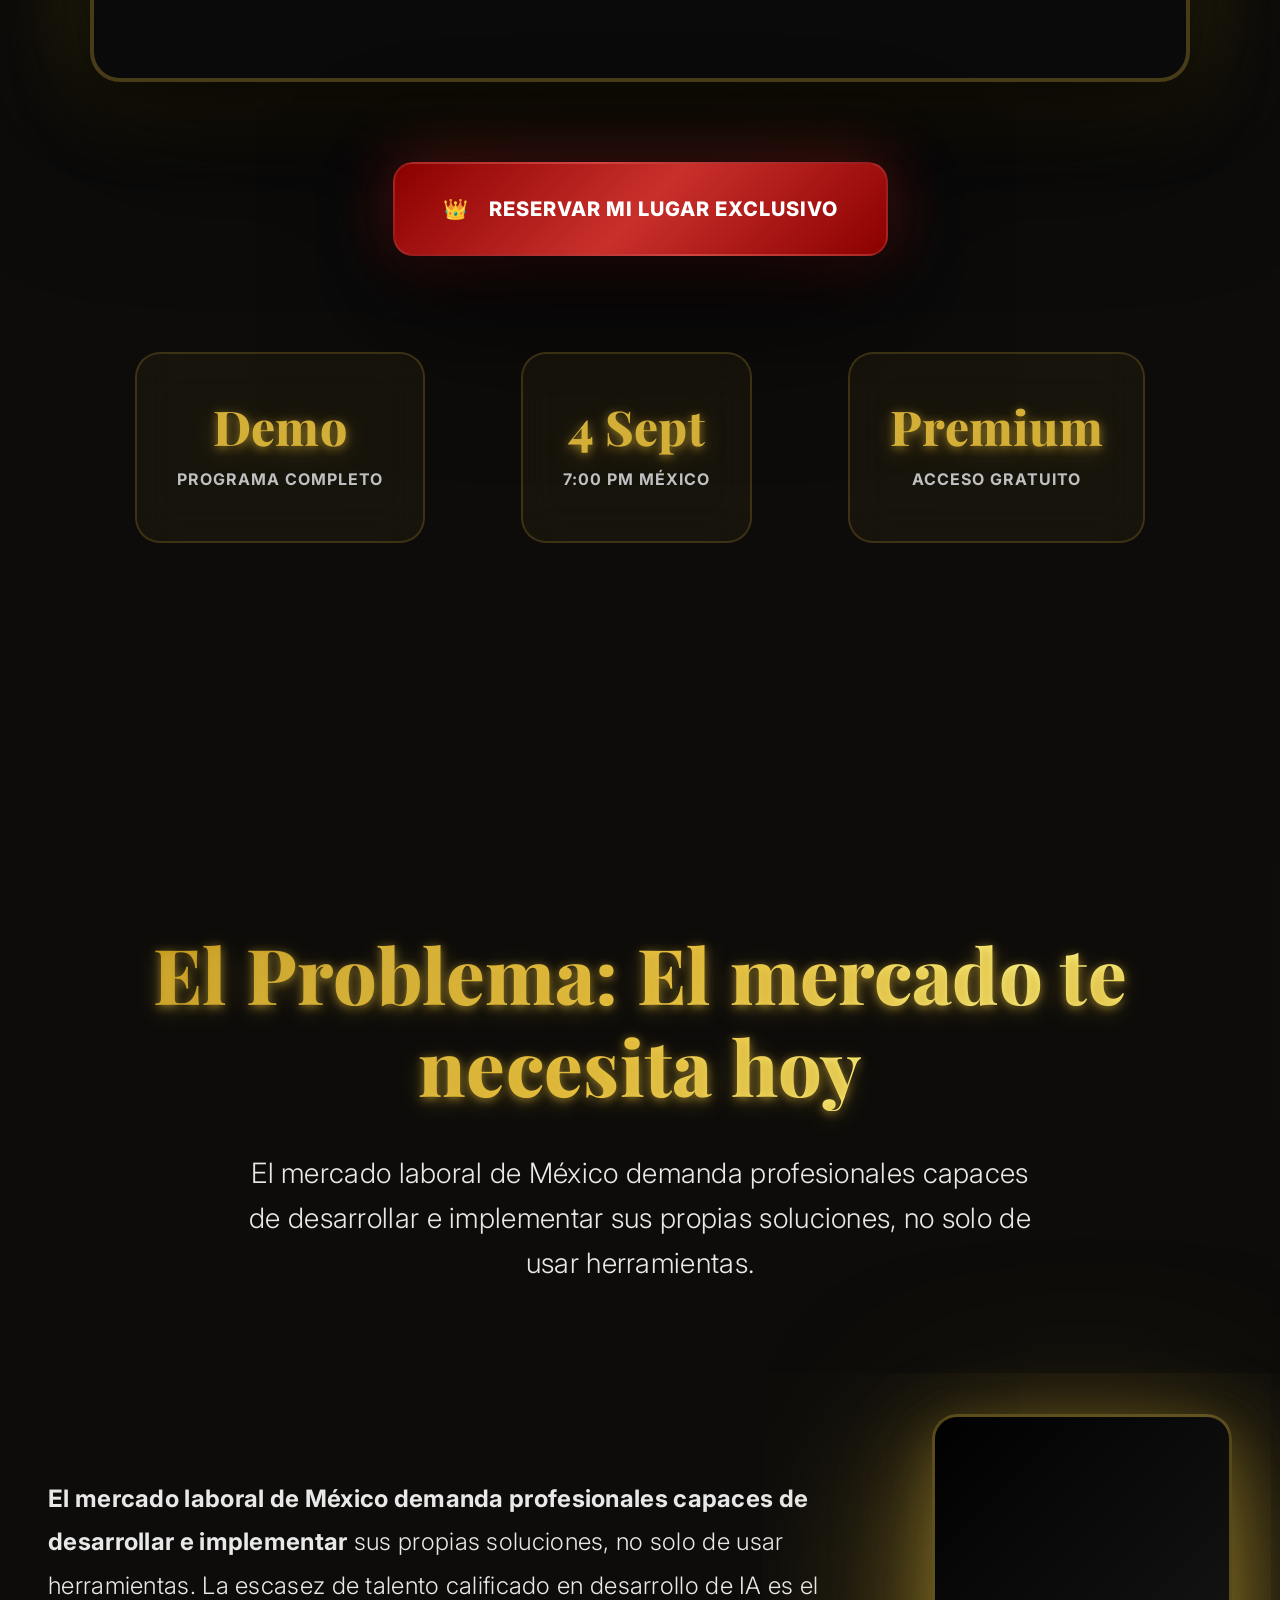
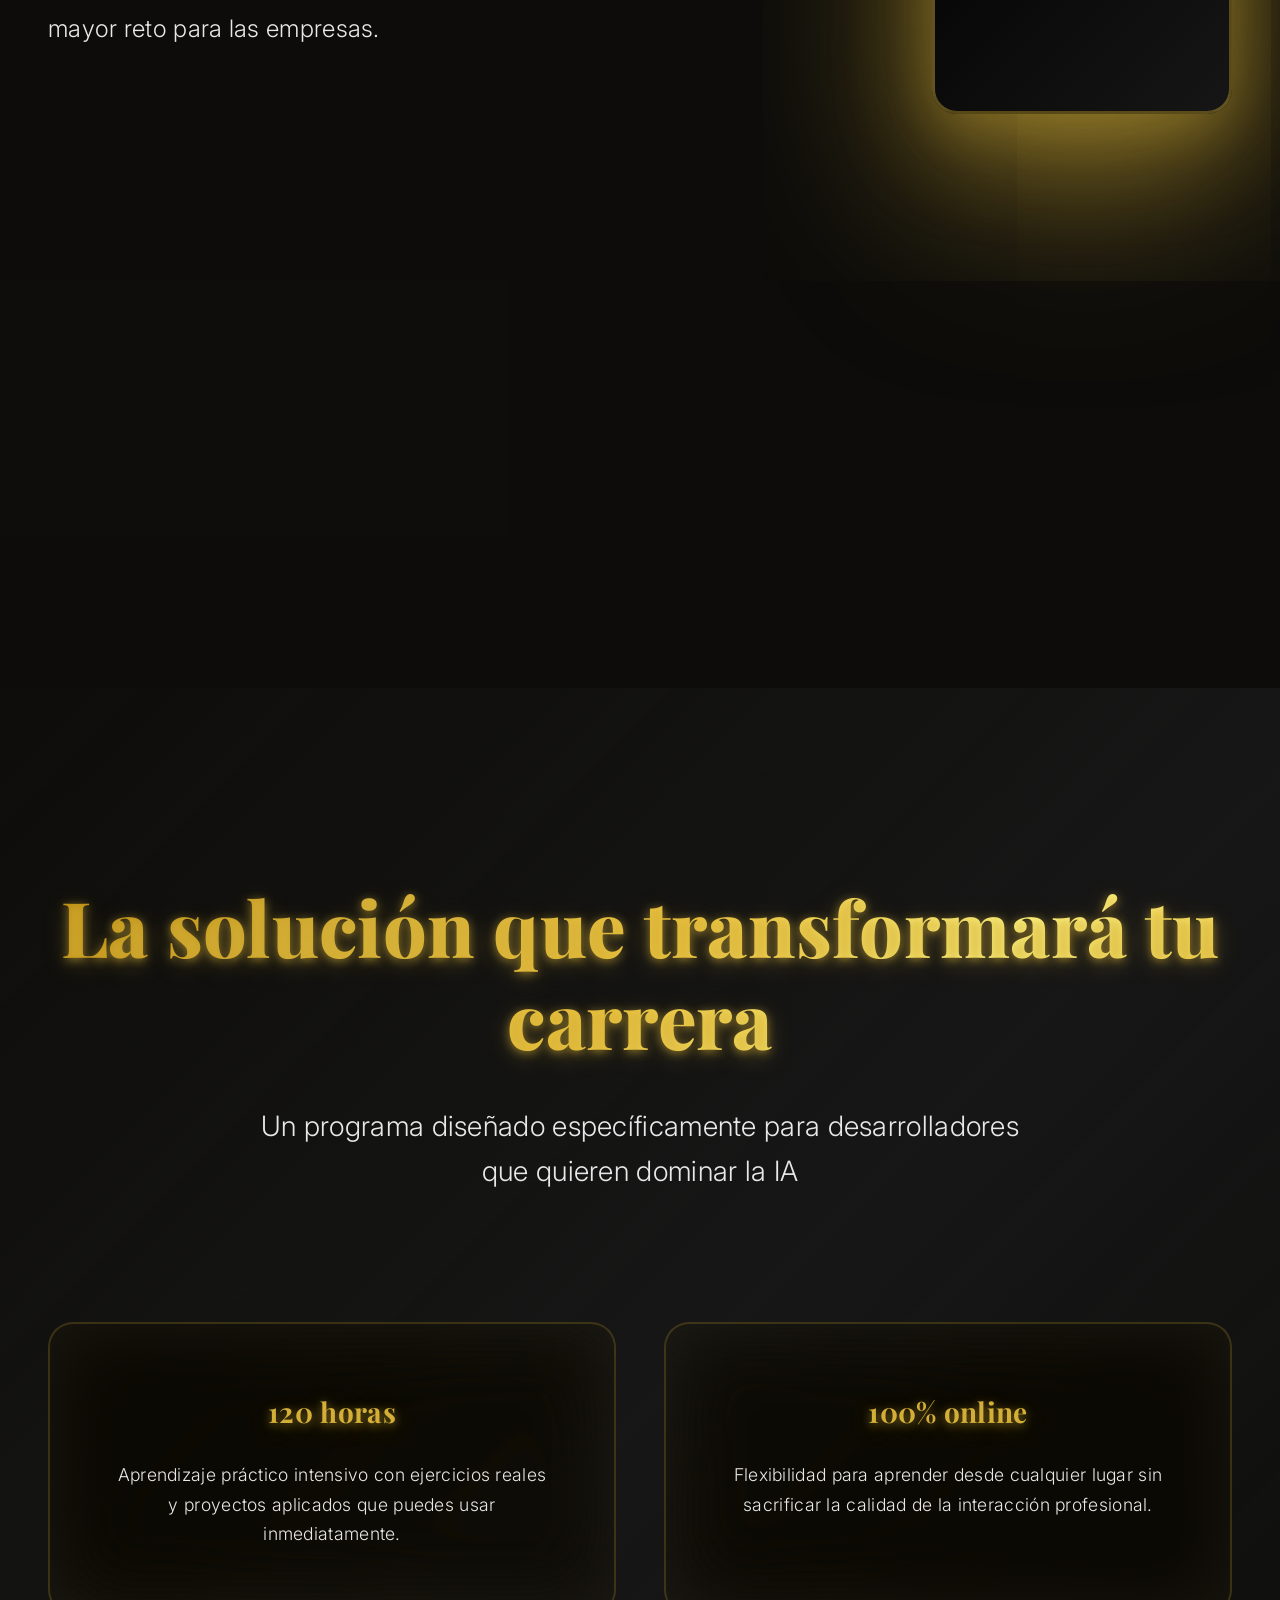
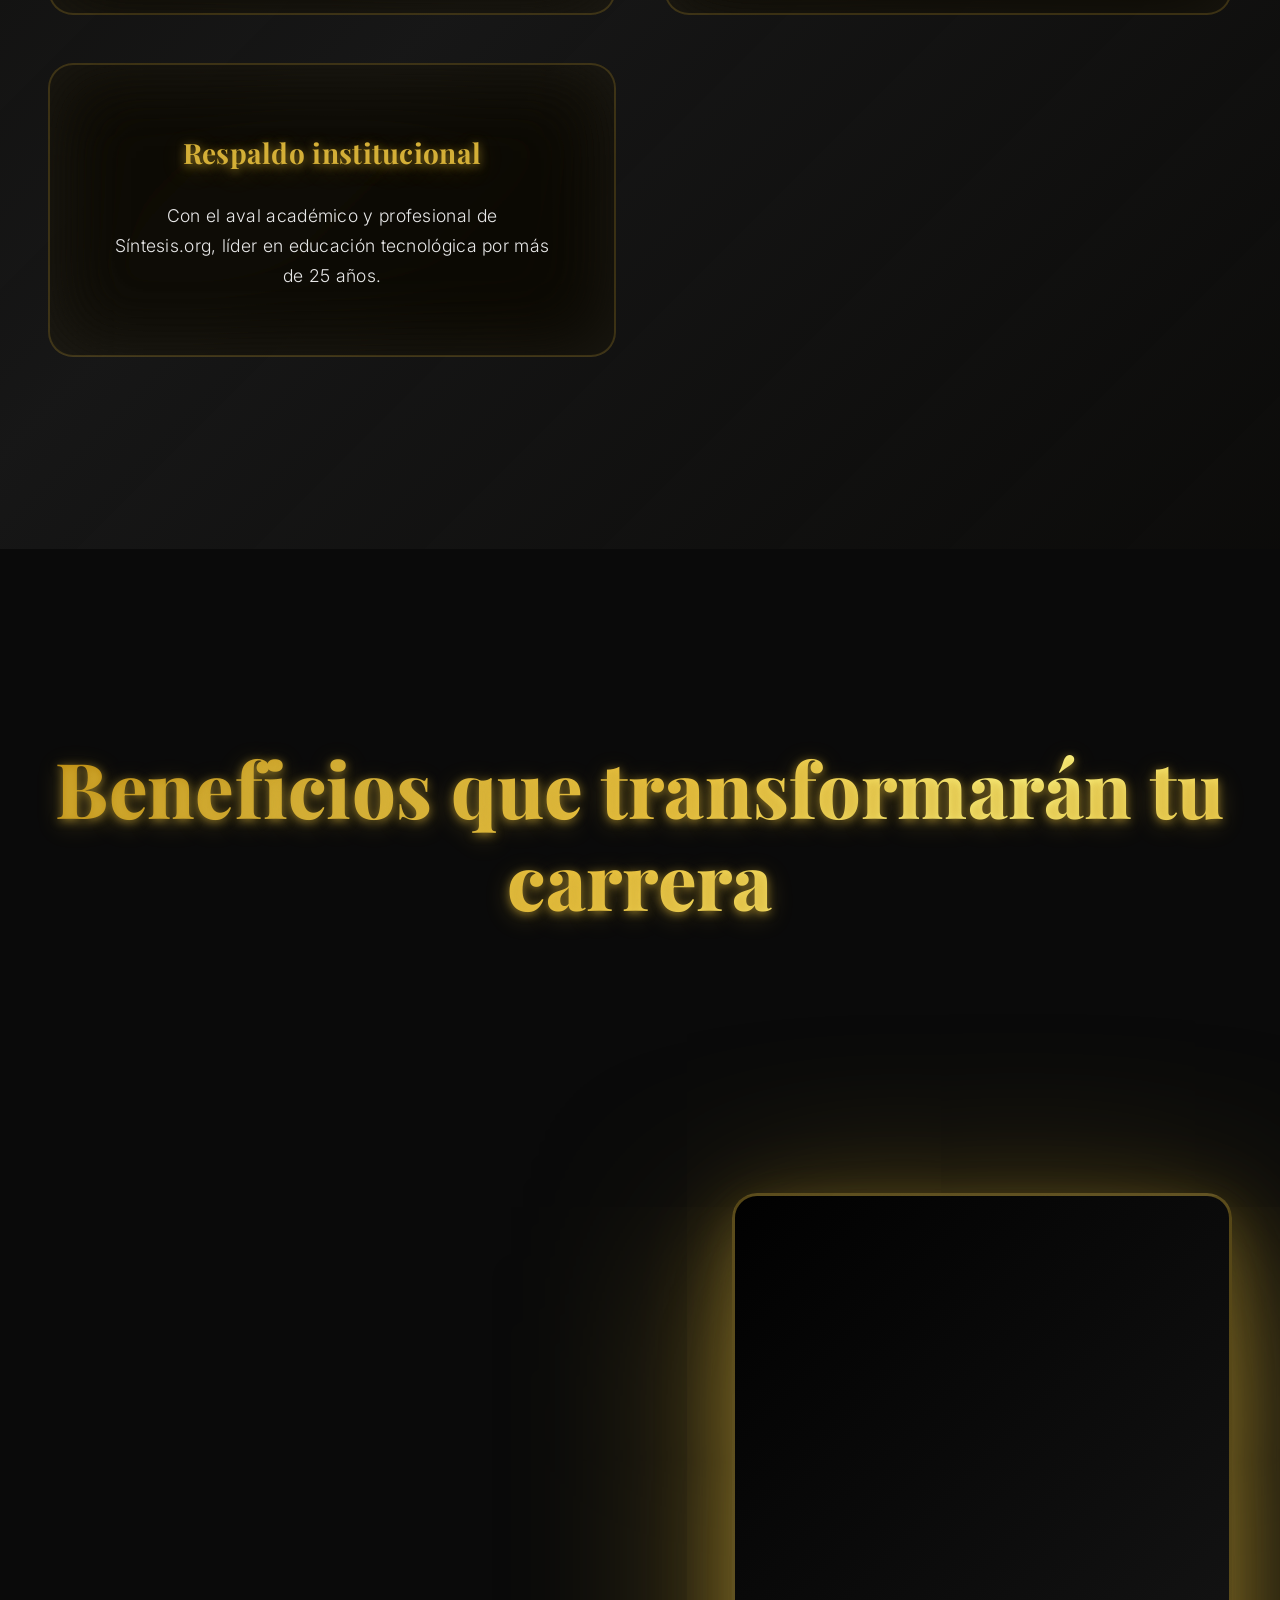
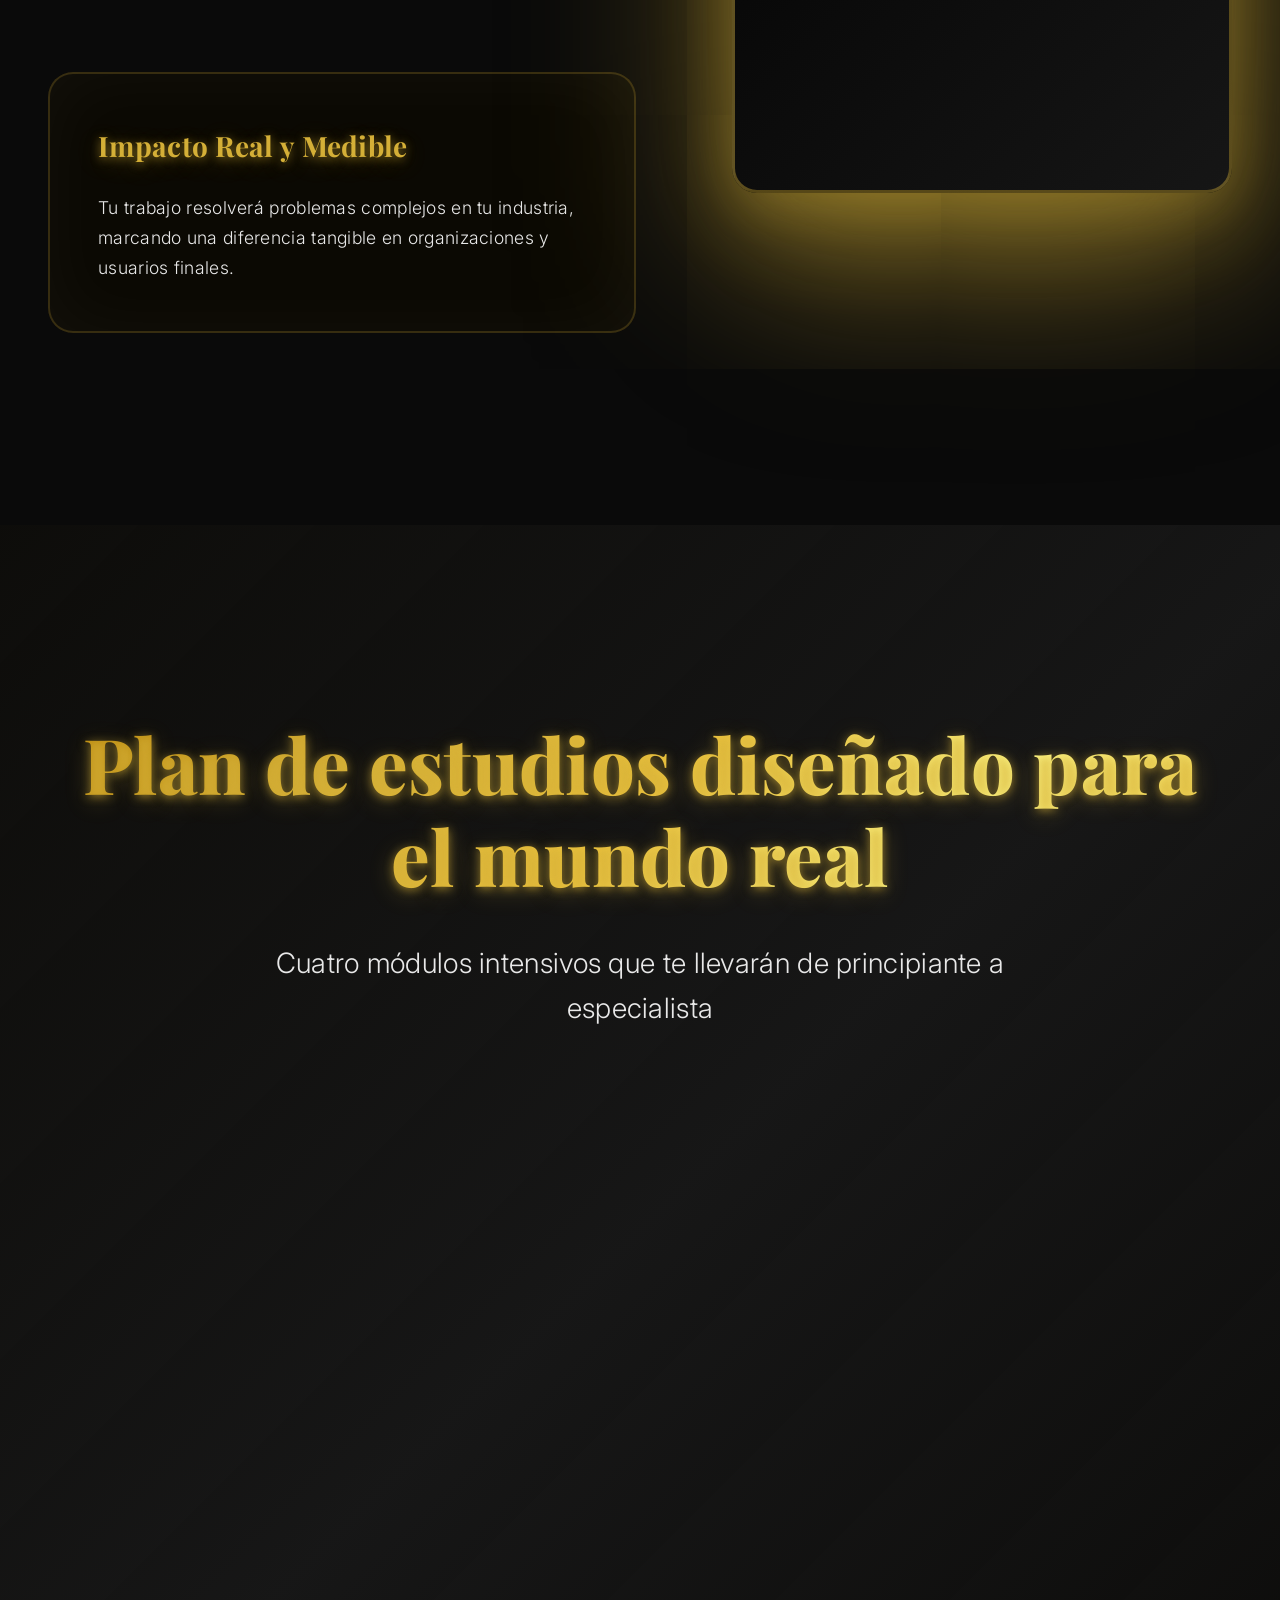
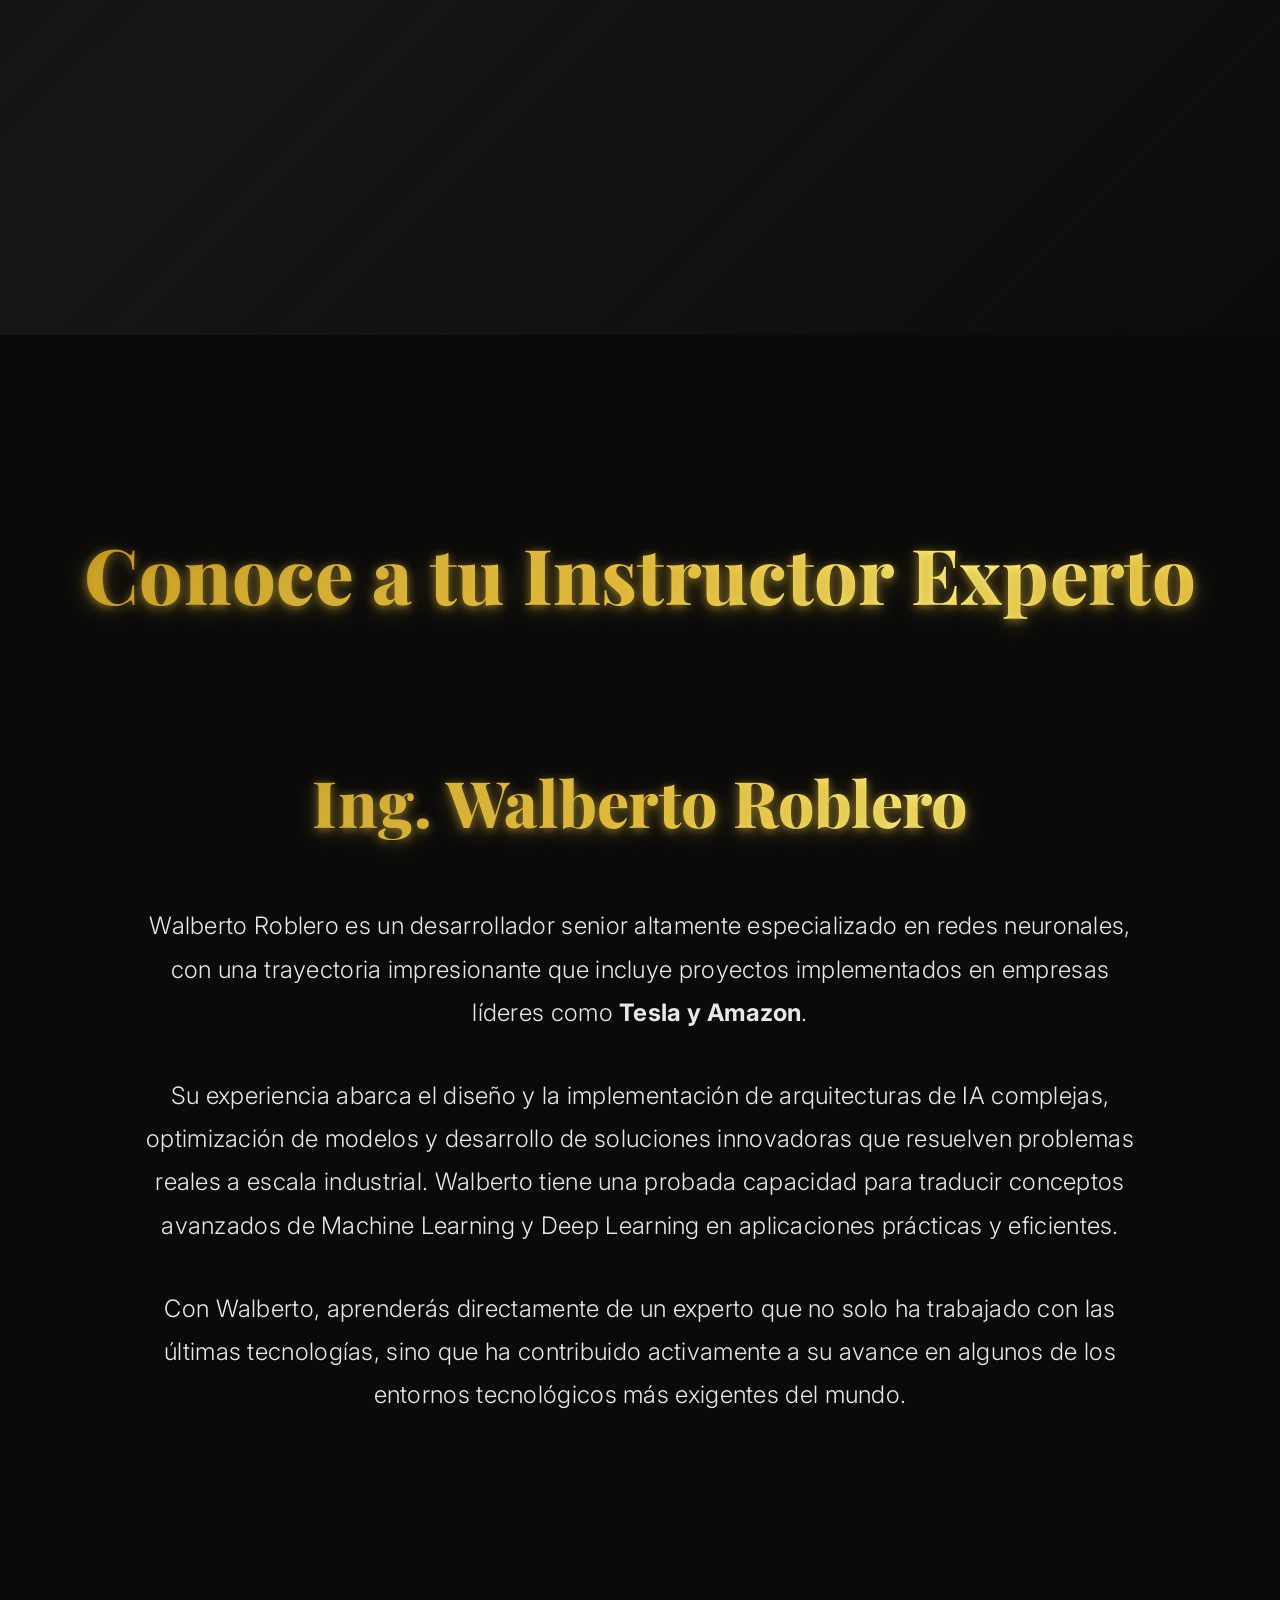
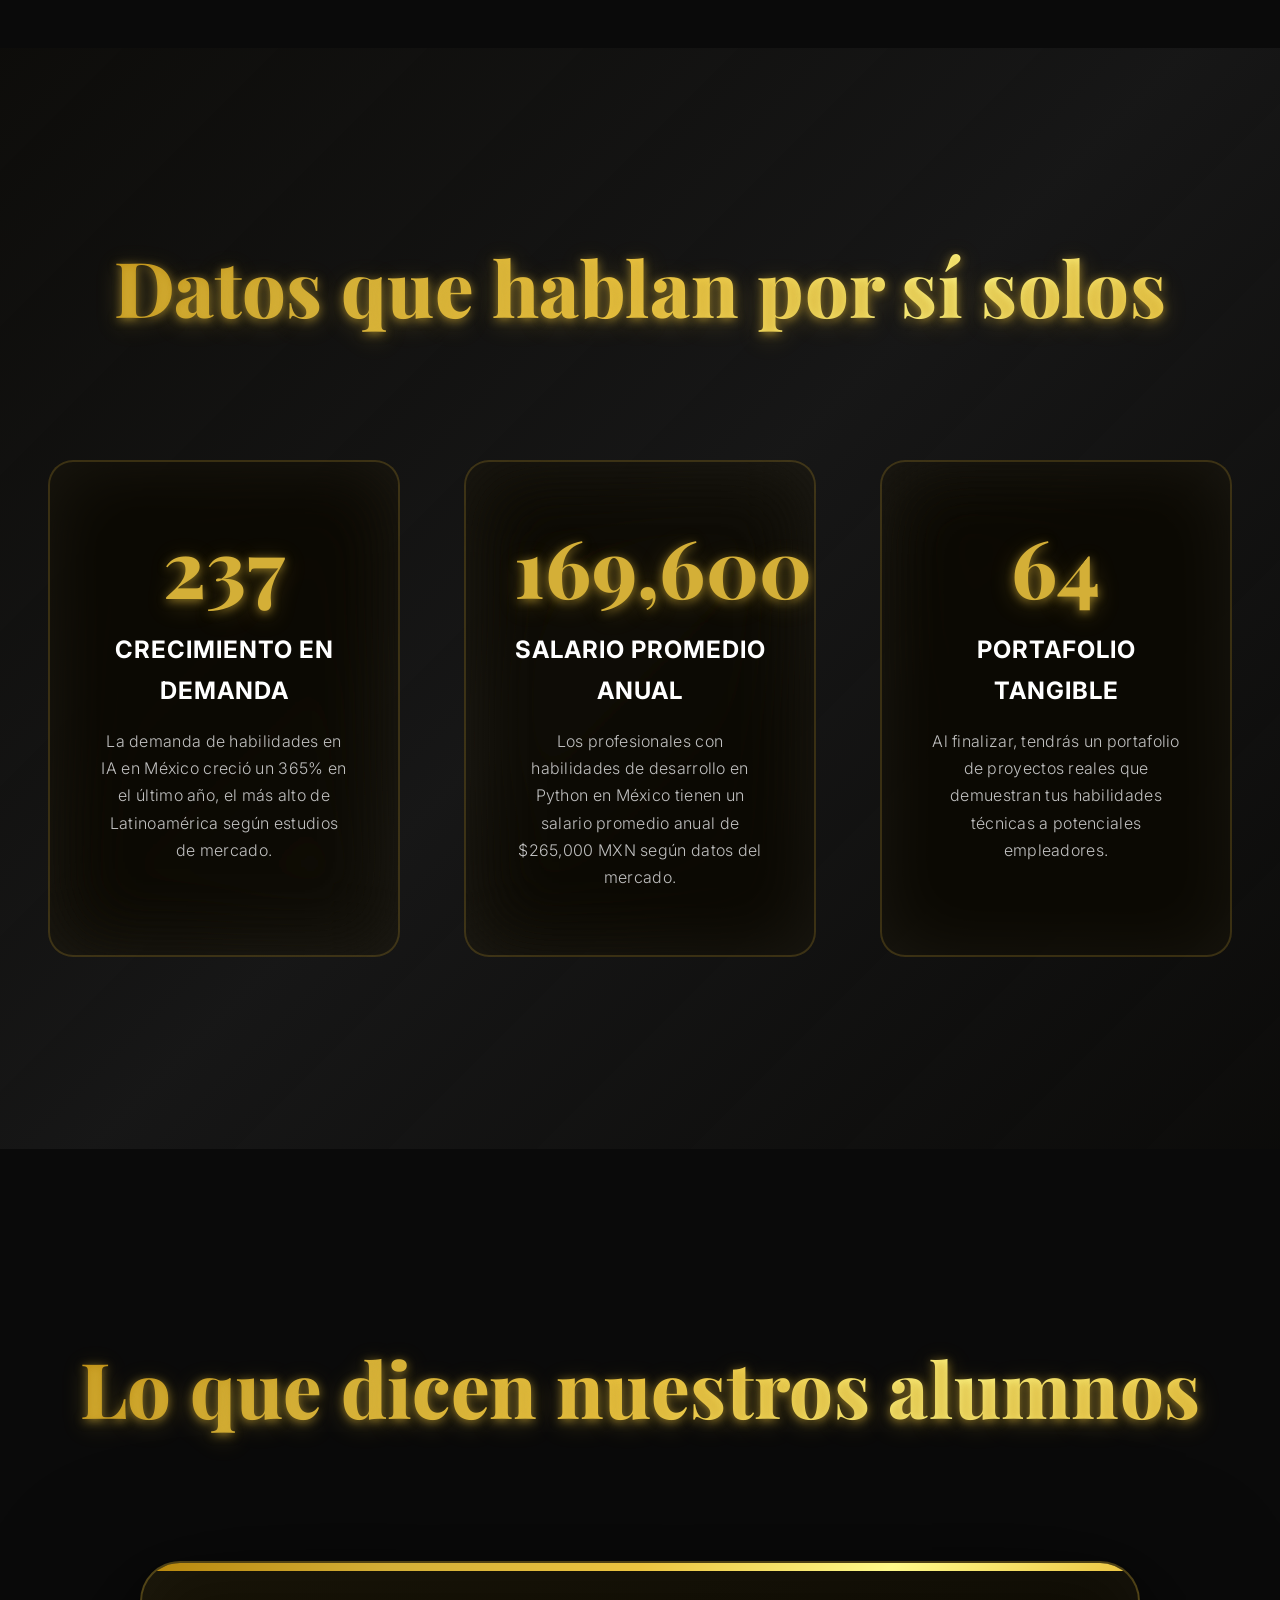
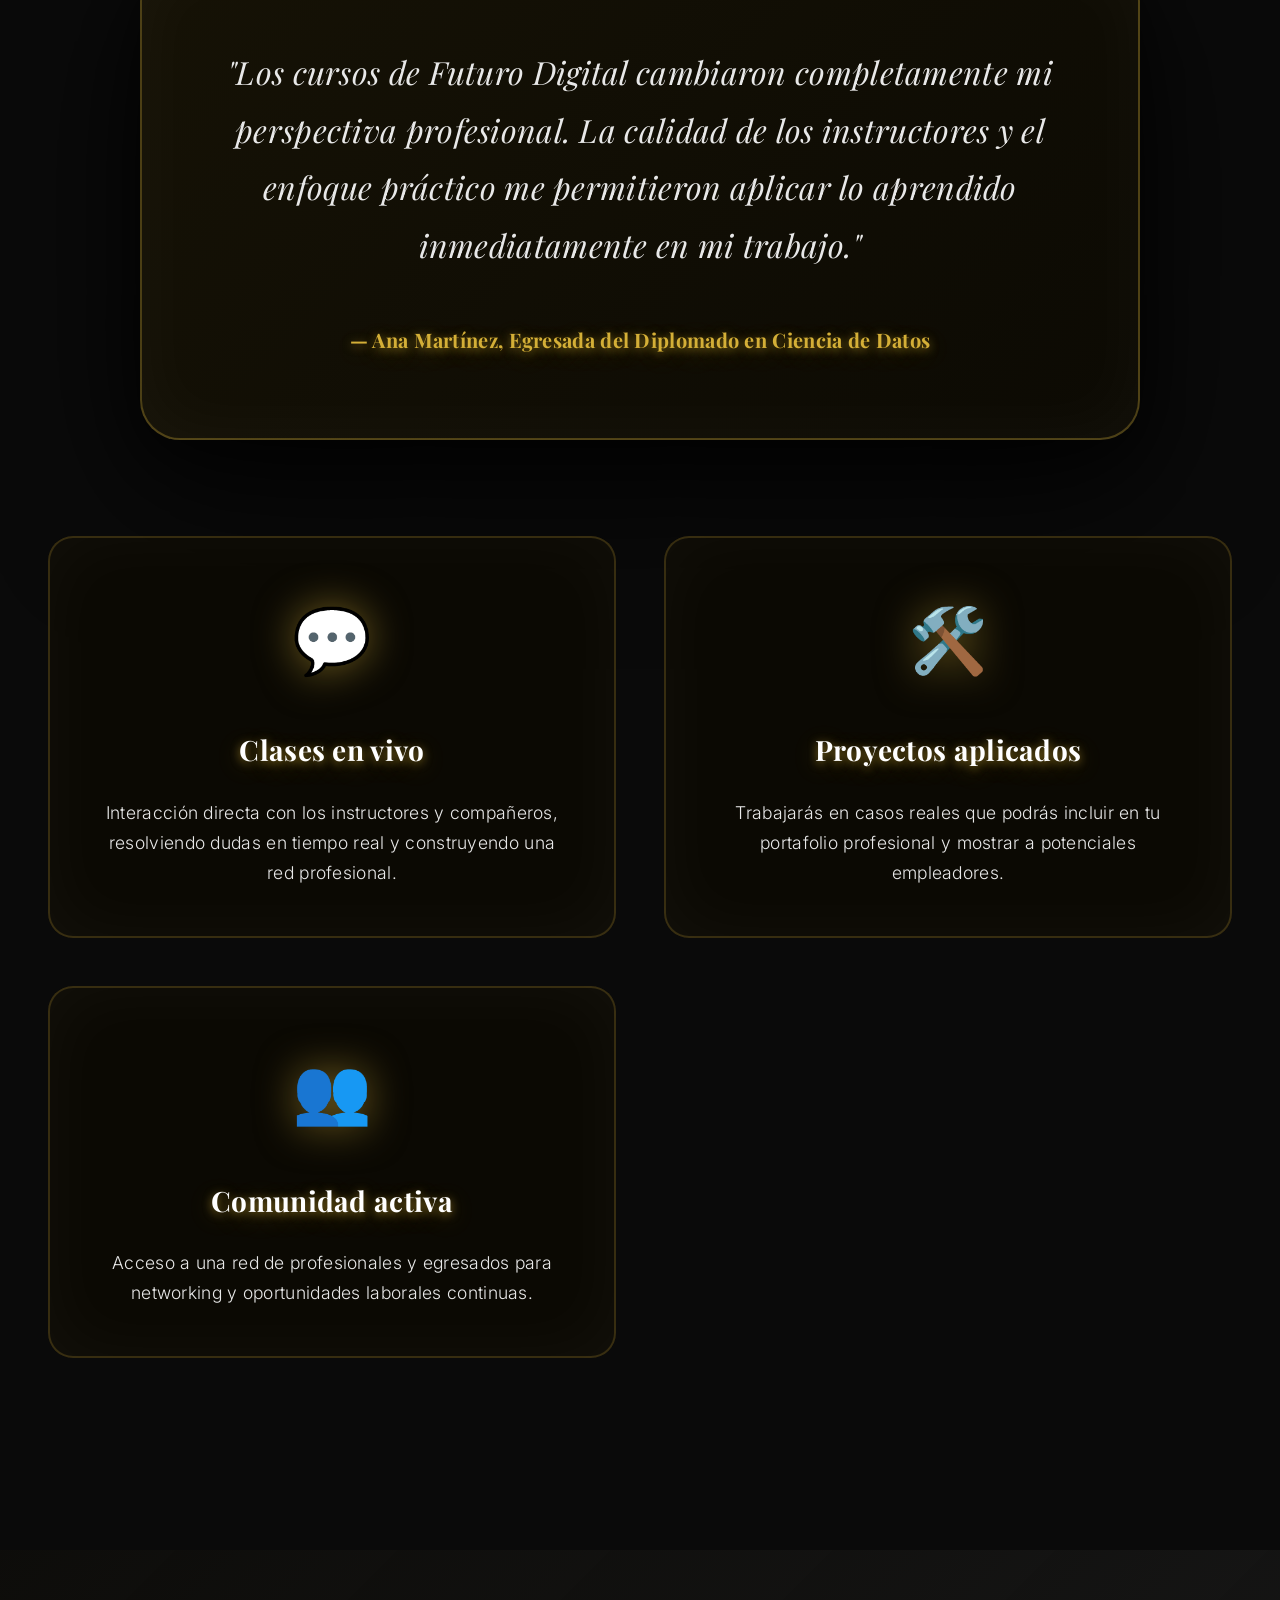
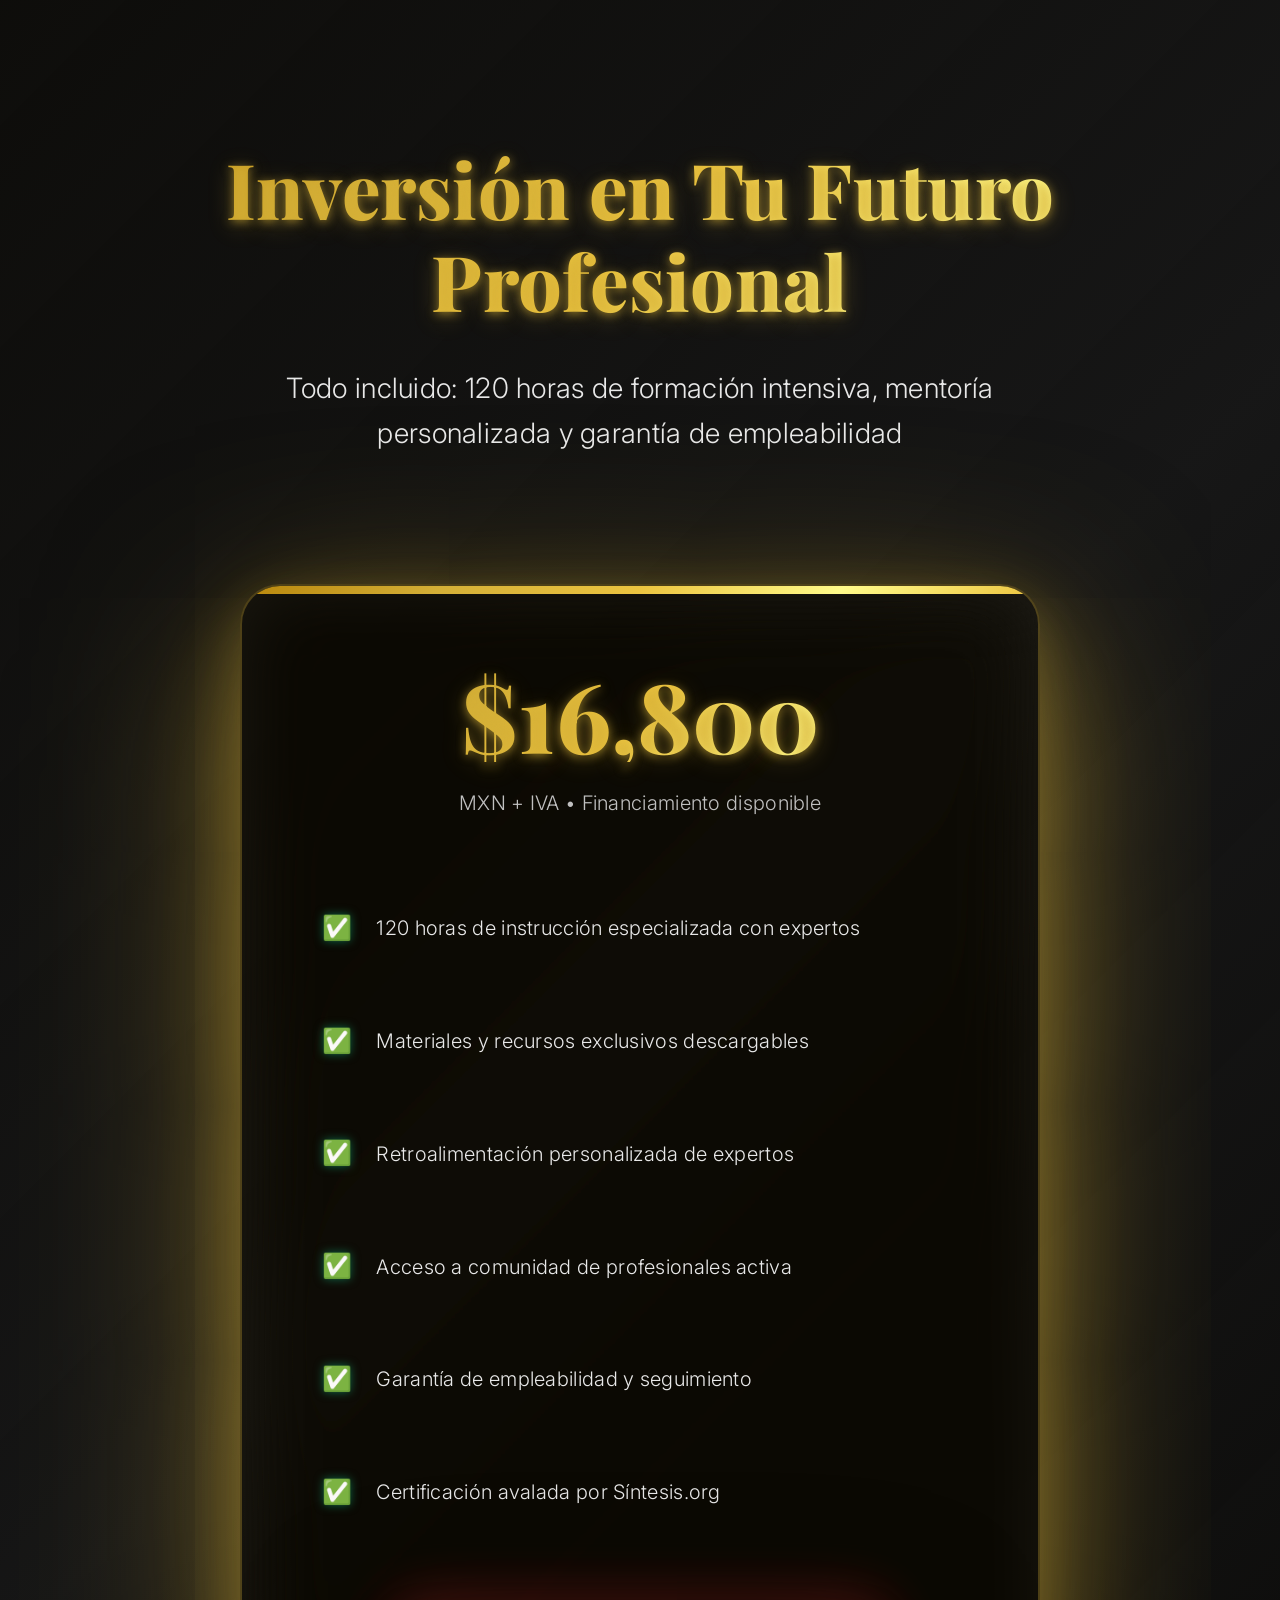
==== commit e6a5d392: "Update index.html" ====
--- a/index.html
+++ b/index.html
@@ -1,29 +1,4 @@
-/* Efectos adicionales para logos */
-        .logo-emblem img,
-        .preview-logo img {
-            transition: all 0.3s cubic-bezier(0.4, 0, 0.2, 1);
-            object-fit: contain;
-        }        .logo-emblem:hover img {
-            transform: scale(1.05);
-            filter: drop-shadow(0 0 20px rgba(212, 175, 55, 0.8)) brightness(120%) saturate(120%);
-        }
-
-        .preview-logo:hover img {
-            transform: scale(1.05);
-            filter: drop-shadow(0 0 20px rgba(212, 175, 55, 0.7)) brightness(120%) saturate(120%);
-        }        .preview-logo img {
-            width: 100%;
-            height: 100%;
-            filter: drop-shadow(0 0 15px rgba(212, 175, 55, 0.5)) brightness(110%);
-            transition: all 0.3s cubic-bezier(0.4, 0, 0.2, 1);
-        }
-
-        .logo-emblem img {
-            width: 100%;
-            height: 100%;
-            filter: drop-shadow(0 0 10px rgba(212, 175, 55, 0.6)) brightness(110%);
-            transition: all 0.3s cubic-bezier(0.4, 0, 0.2, 1);
-        }<!DOCTYPE html>
+<!DOCTYPE html>
 <html lang="es">
 <head>
     <meta charset="UTF-8">
@@ -2171,7 +2146,7 @@
     <section class="hero-divine">
         <div class="hero-content-luxury">
             <div class="prestige-badge">
-                <span class="badge-icon">👑</span>
+                <span class="badge-icon"></span>
                 Diplomado Exclusivo en IA • Formación Premium • 25+ Años de Prestigio
             </div>
             
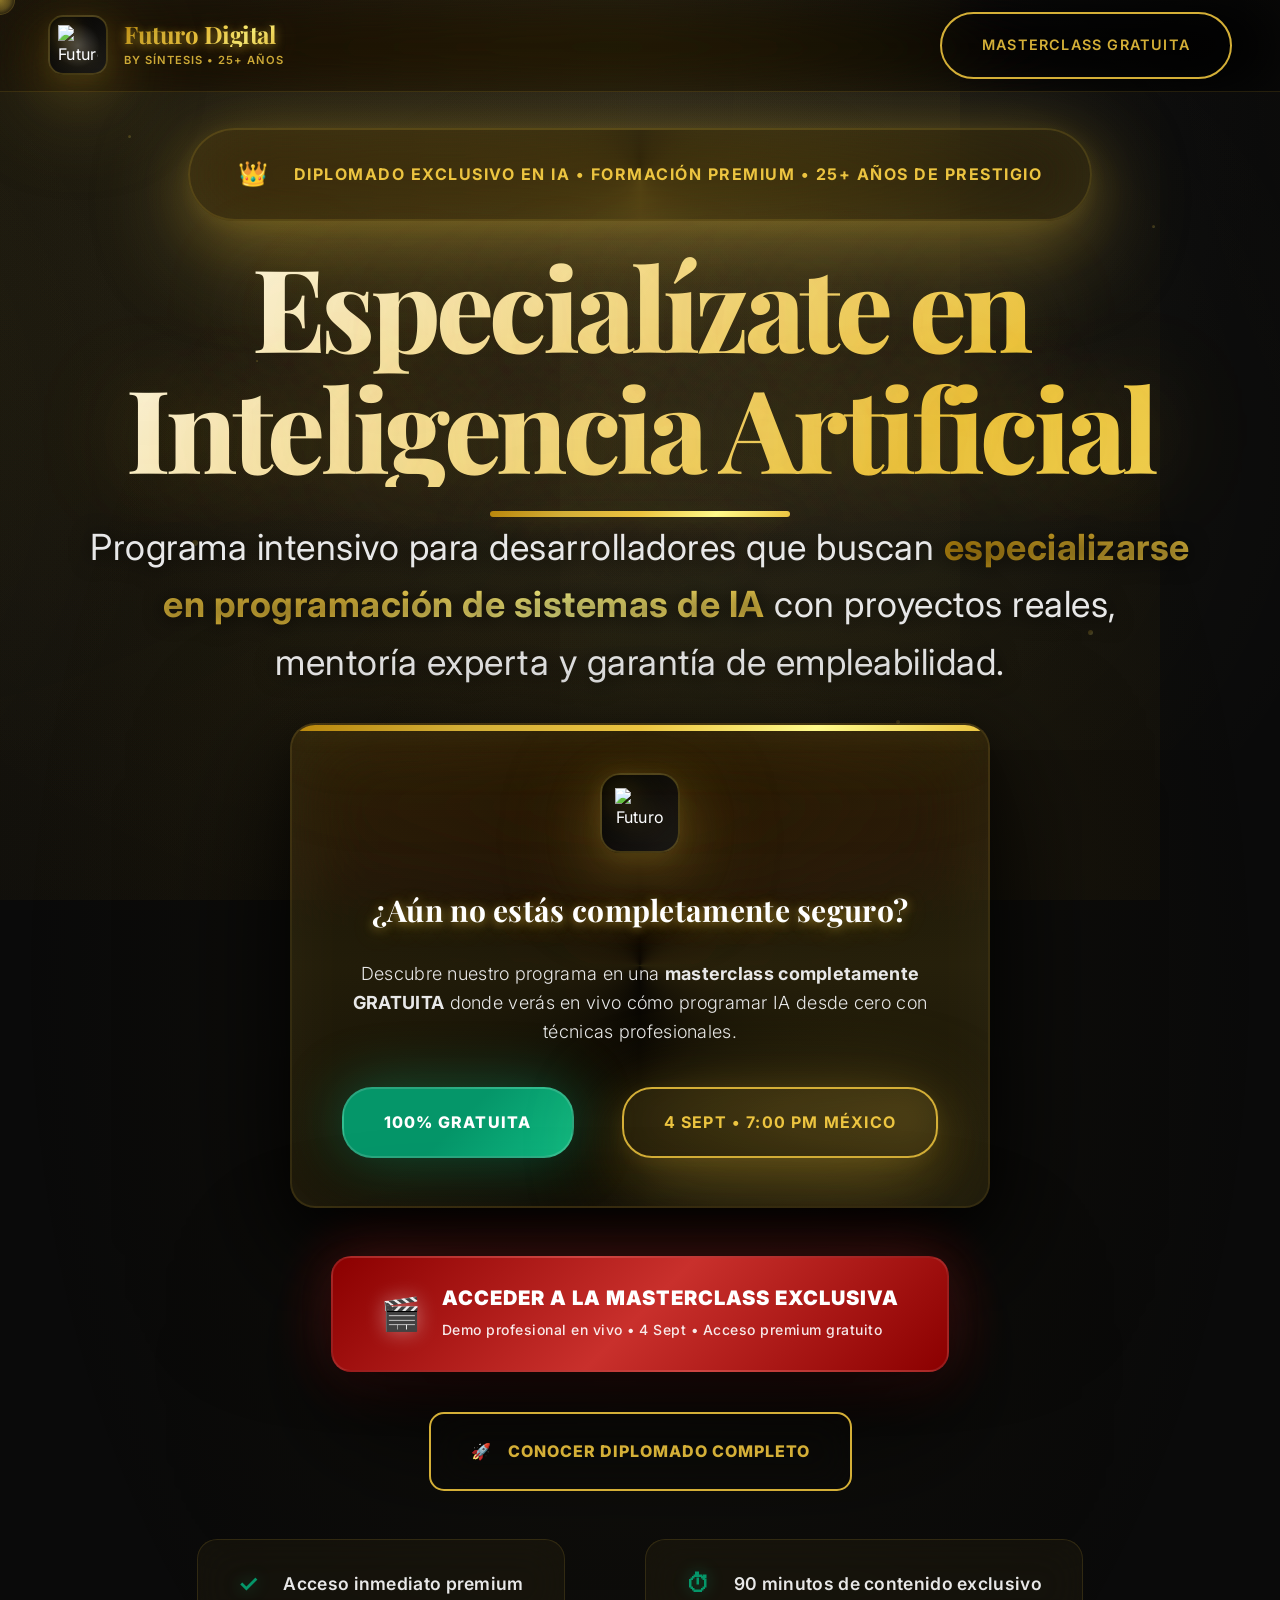
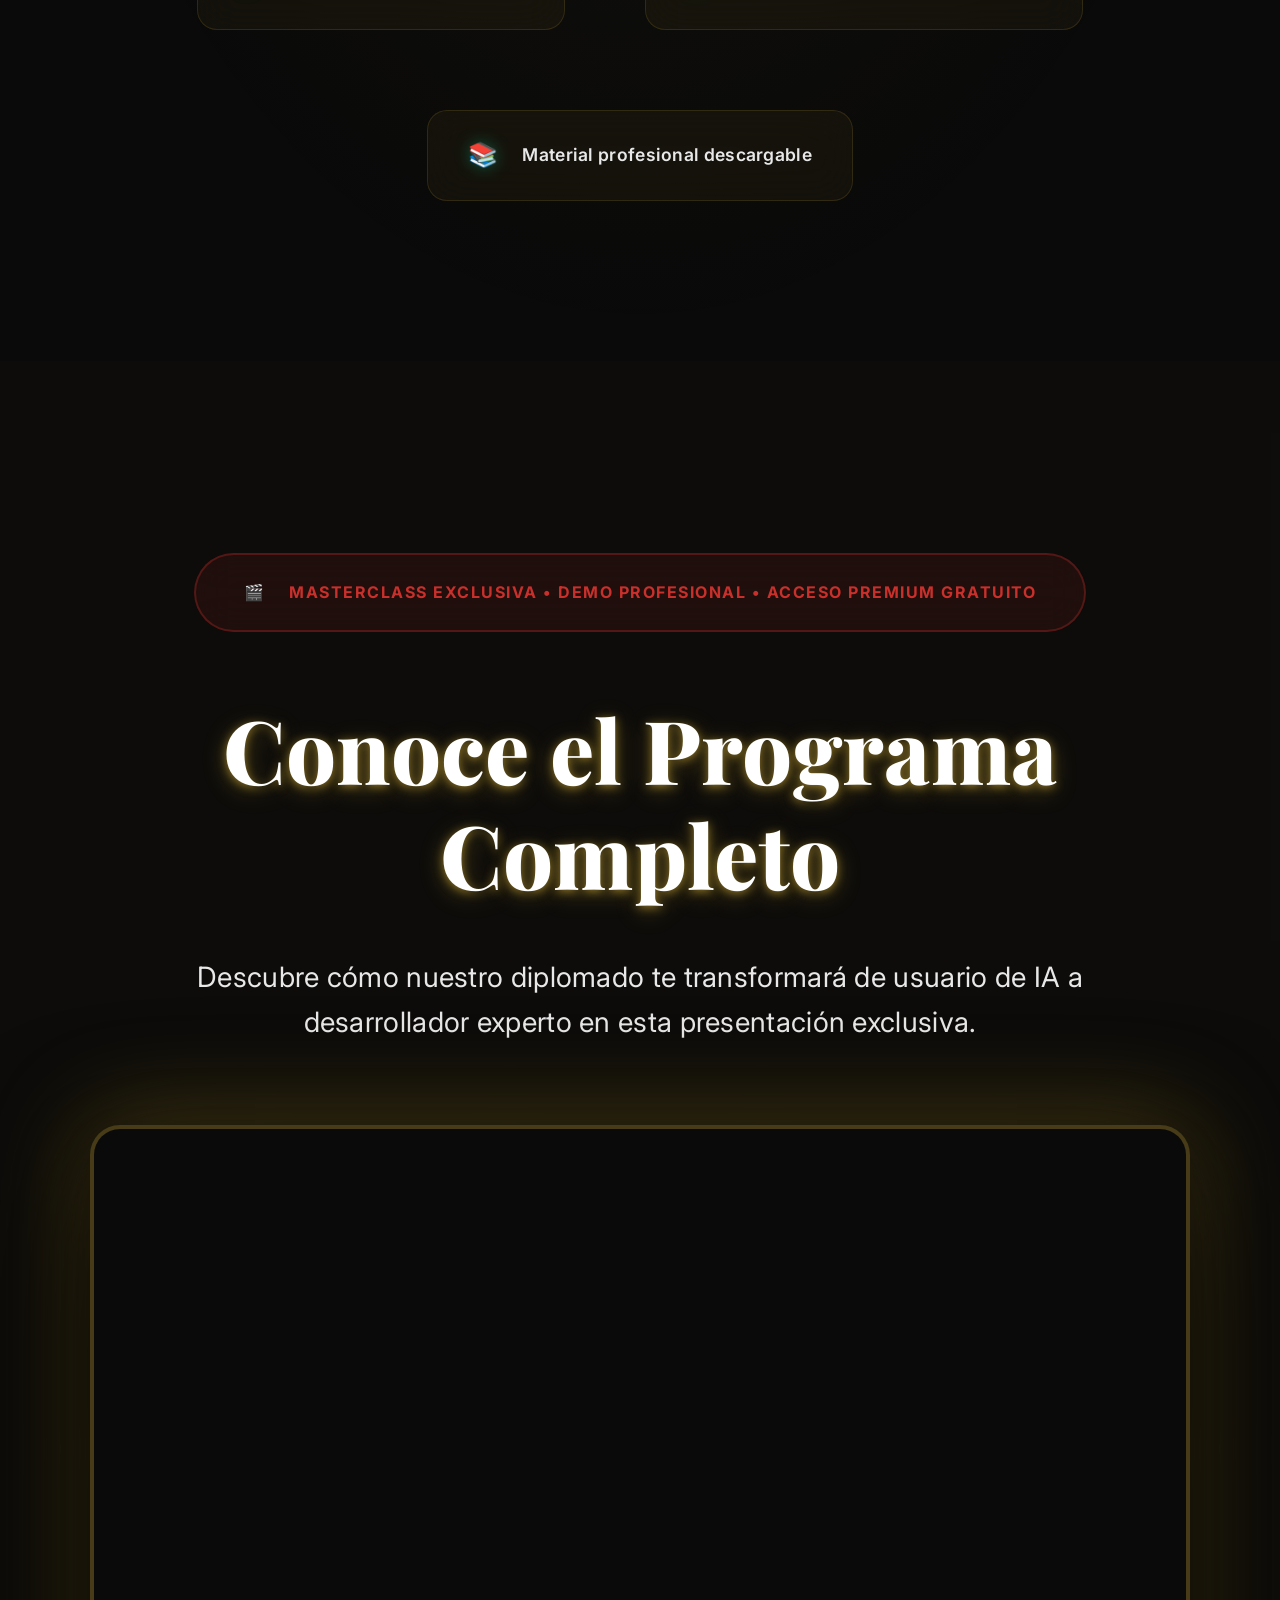
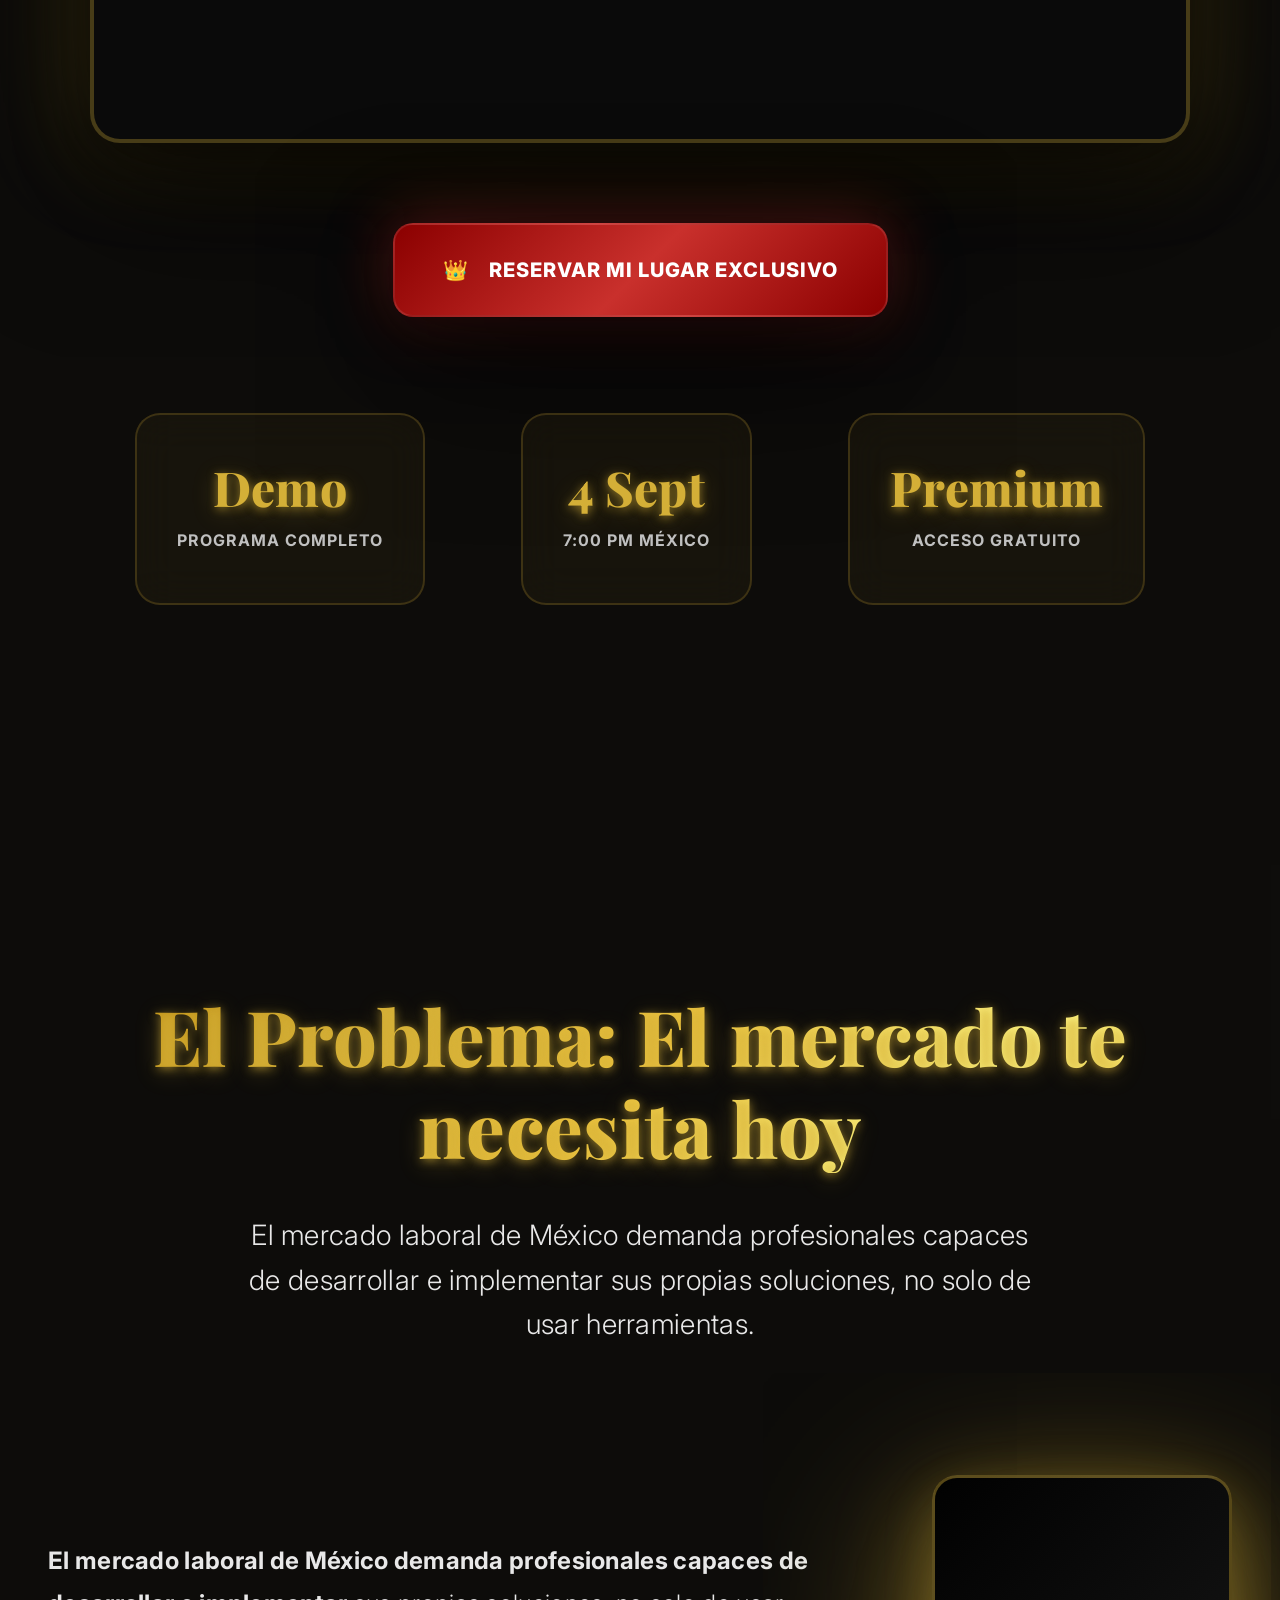
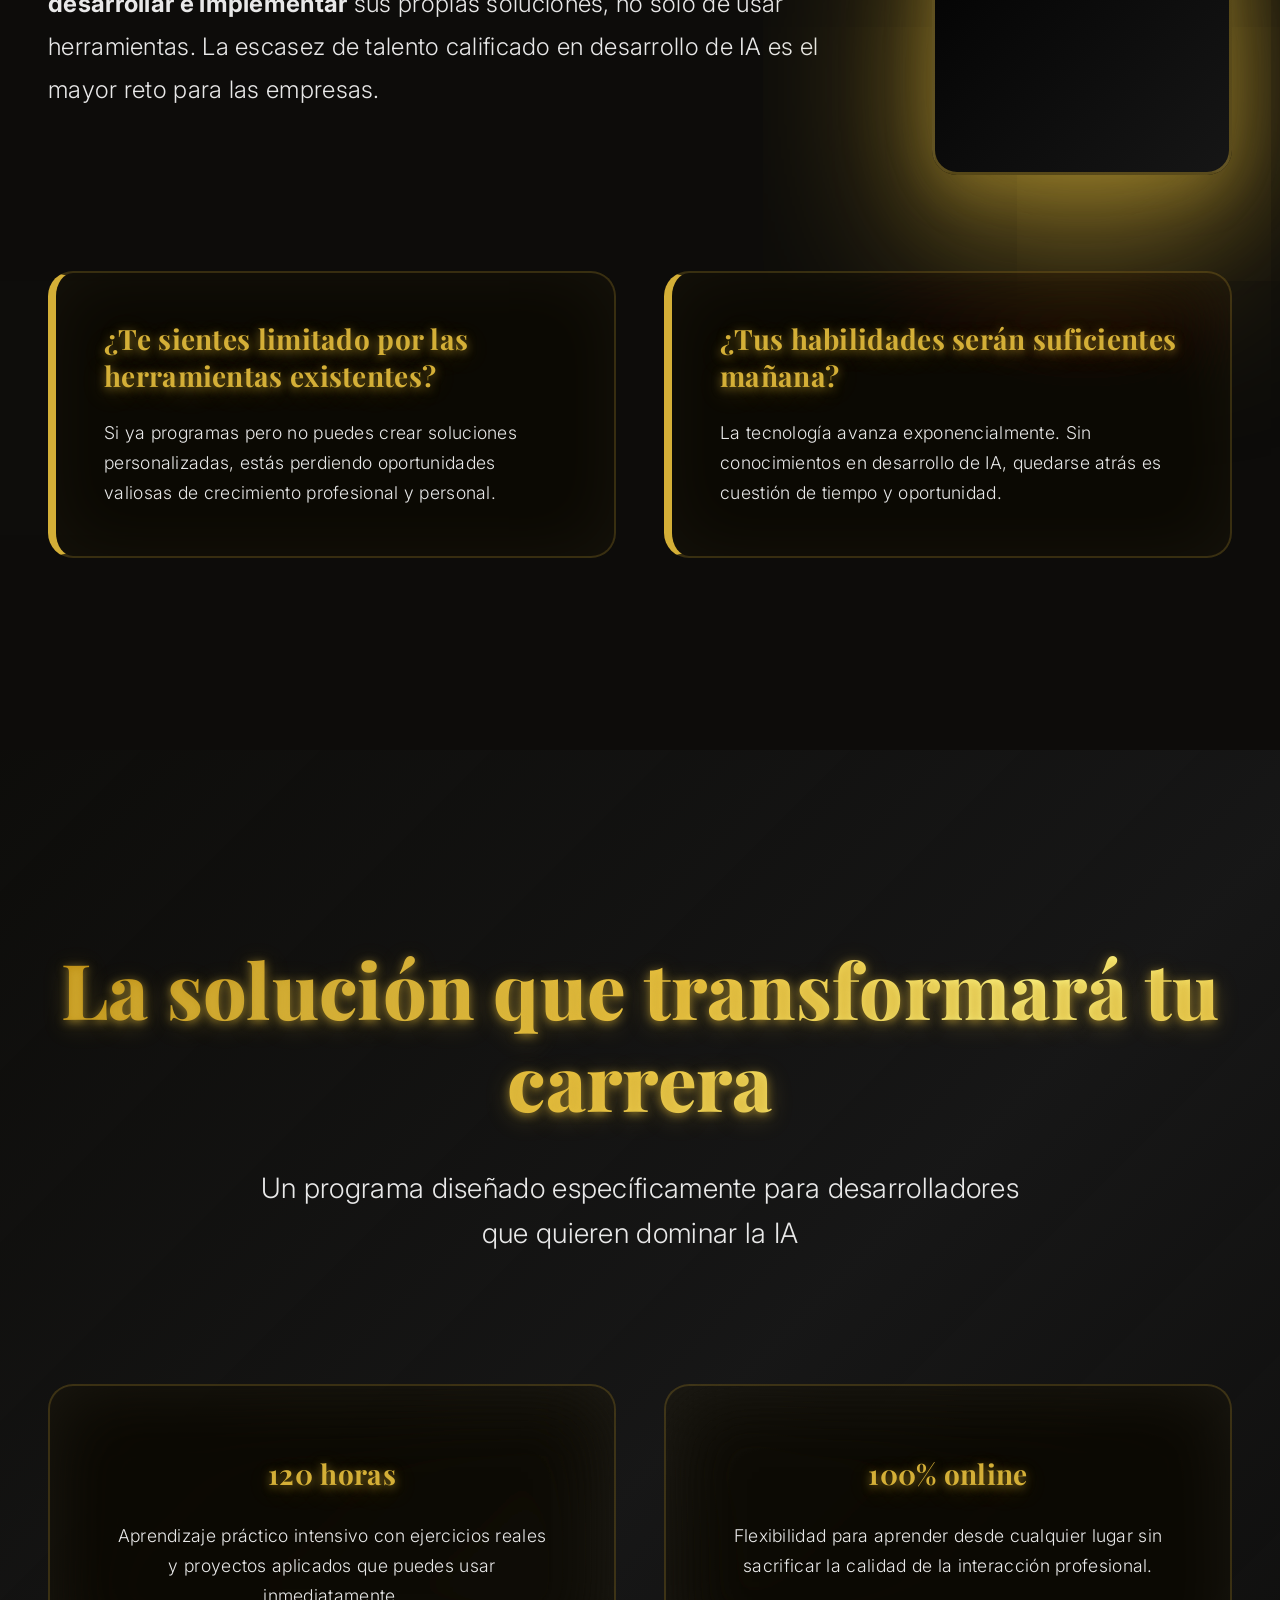
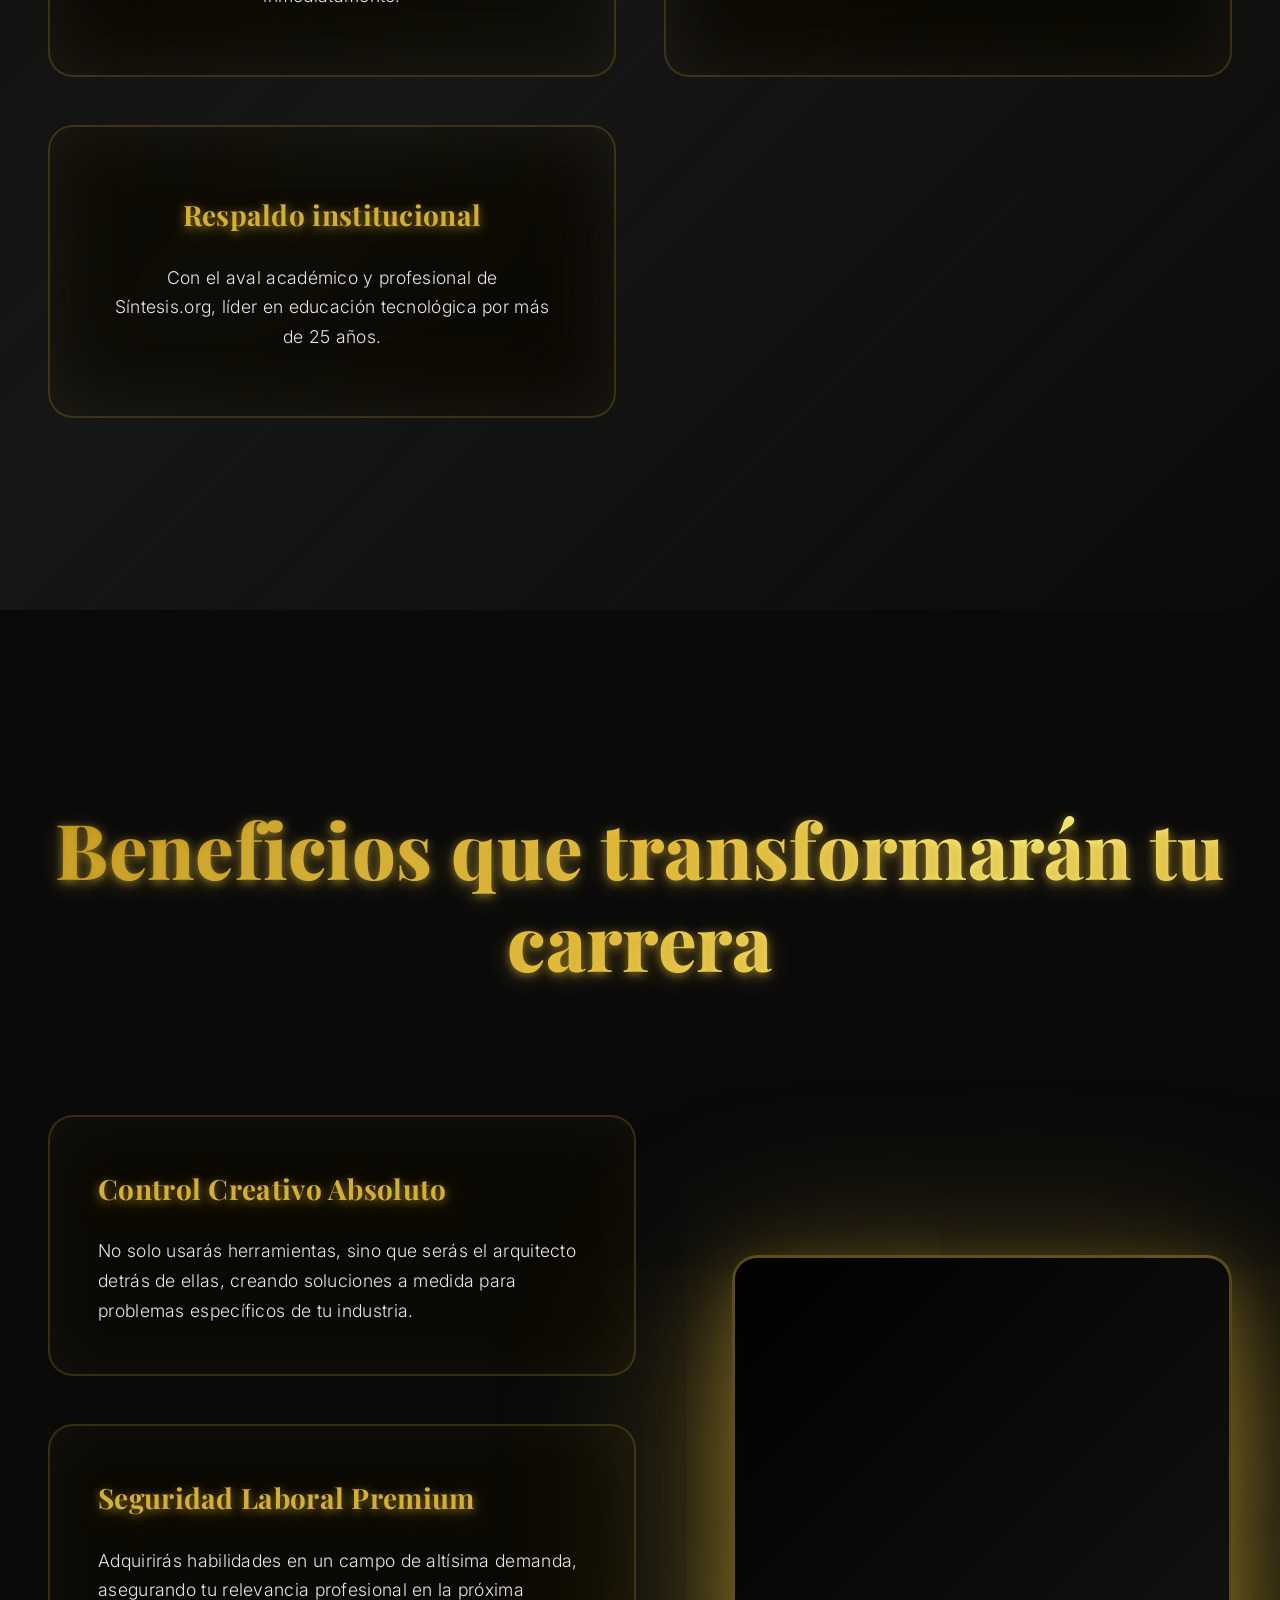
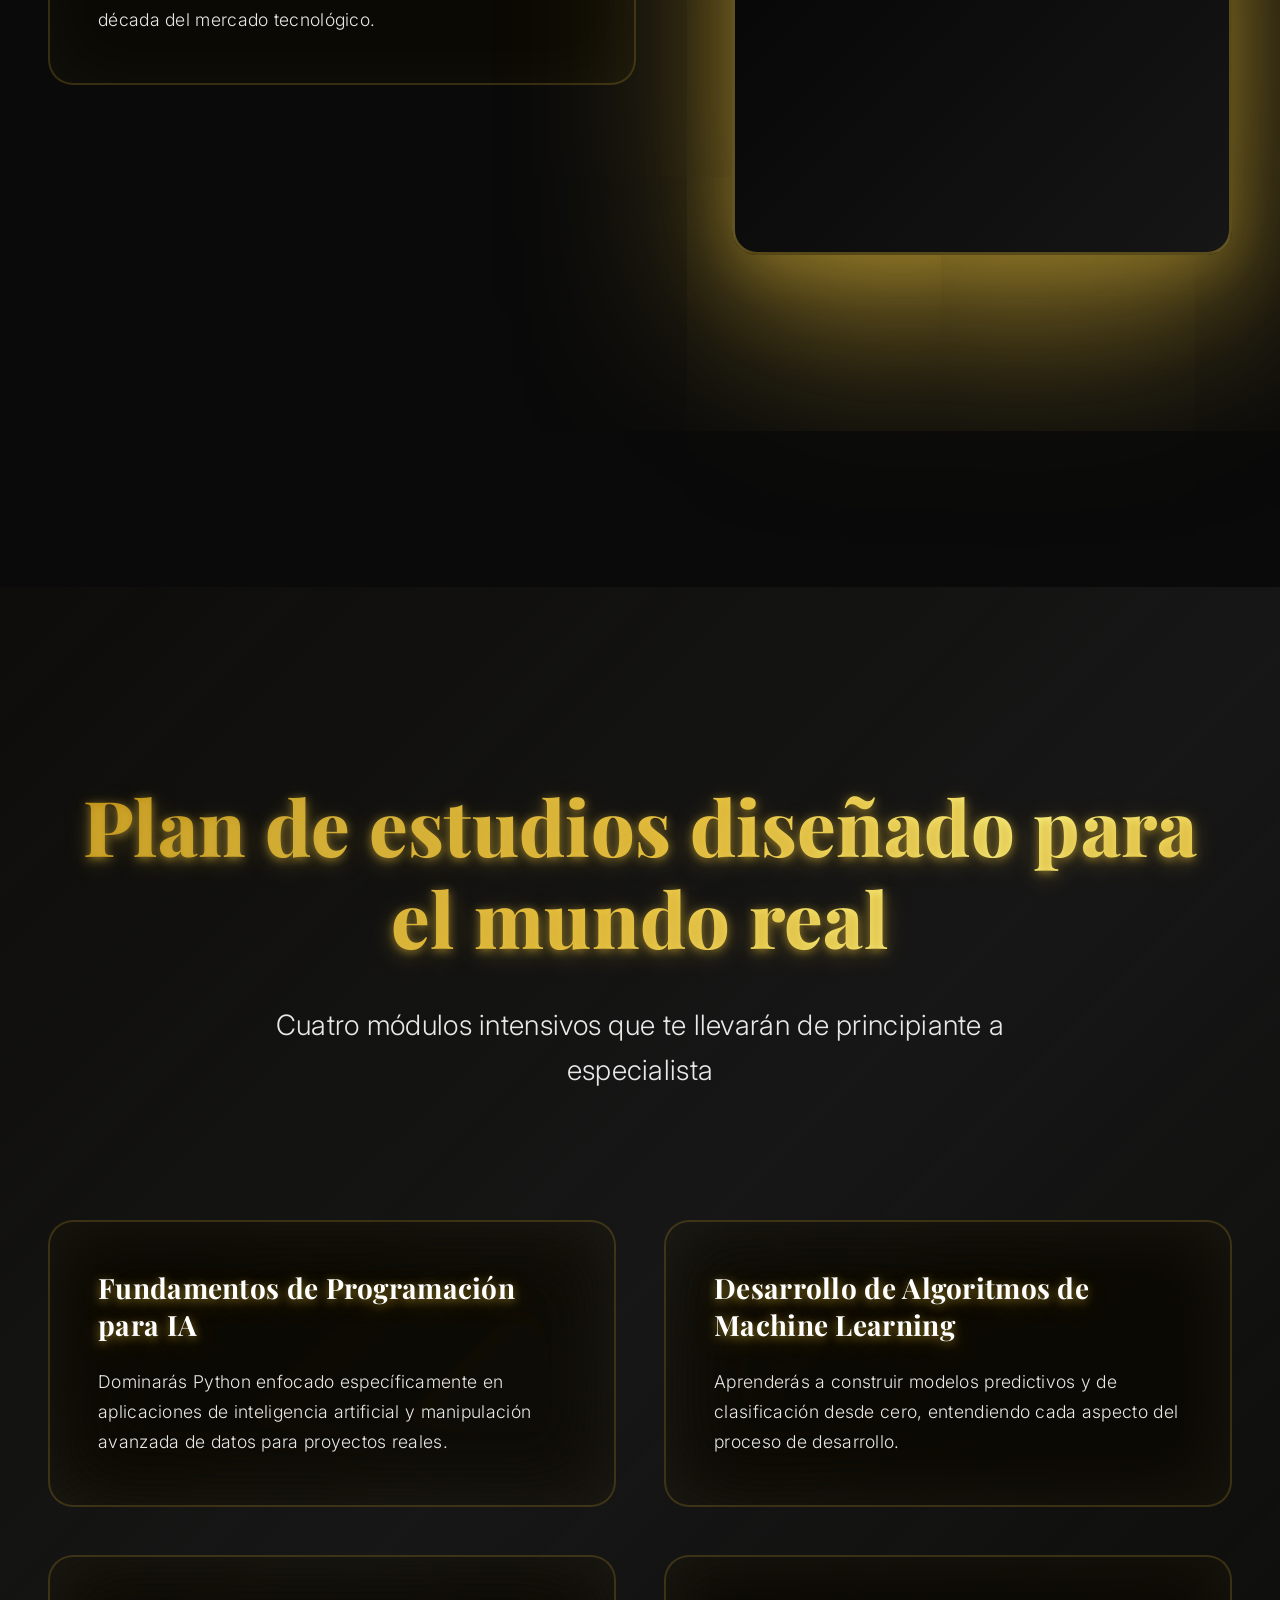
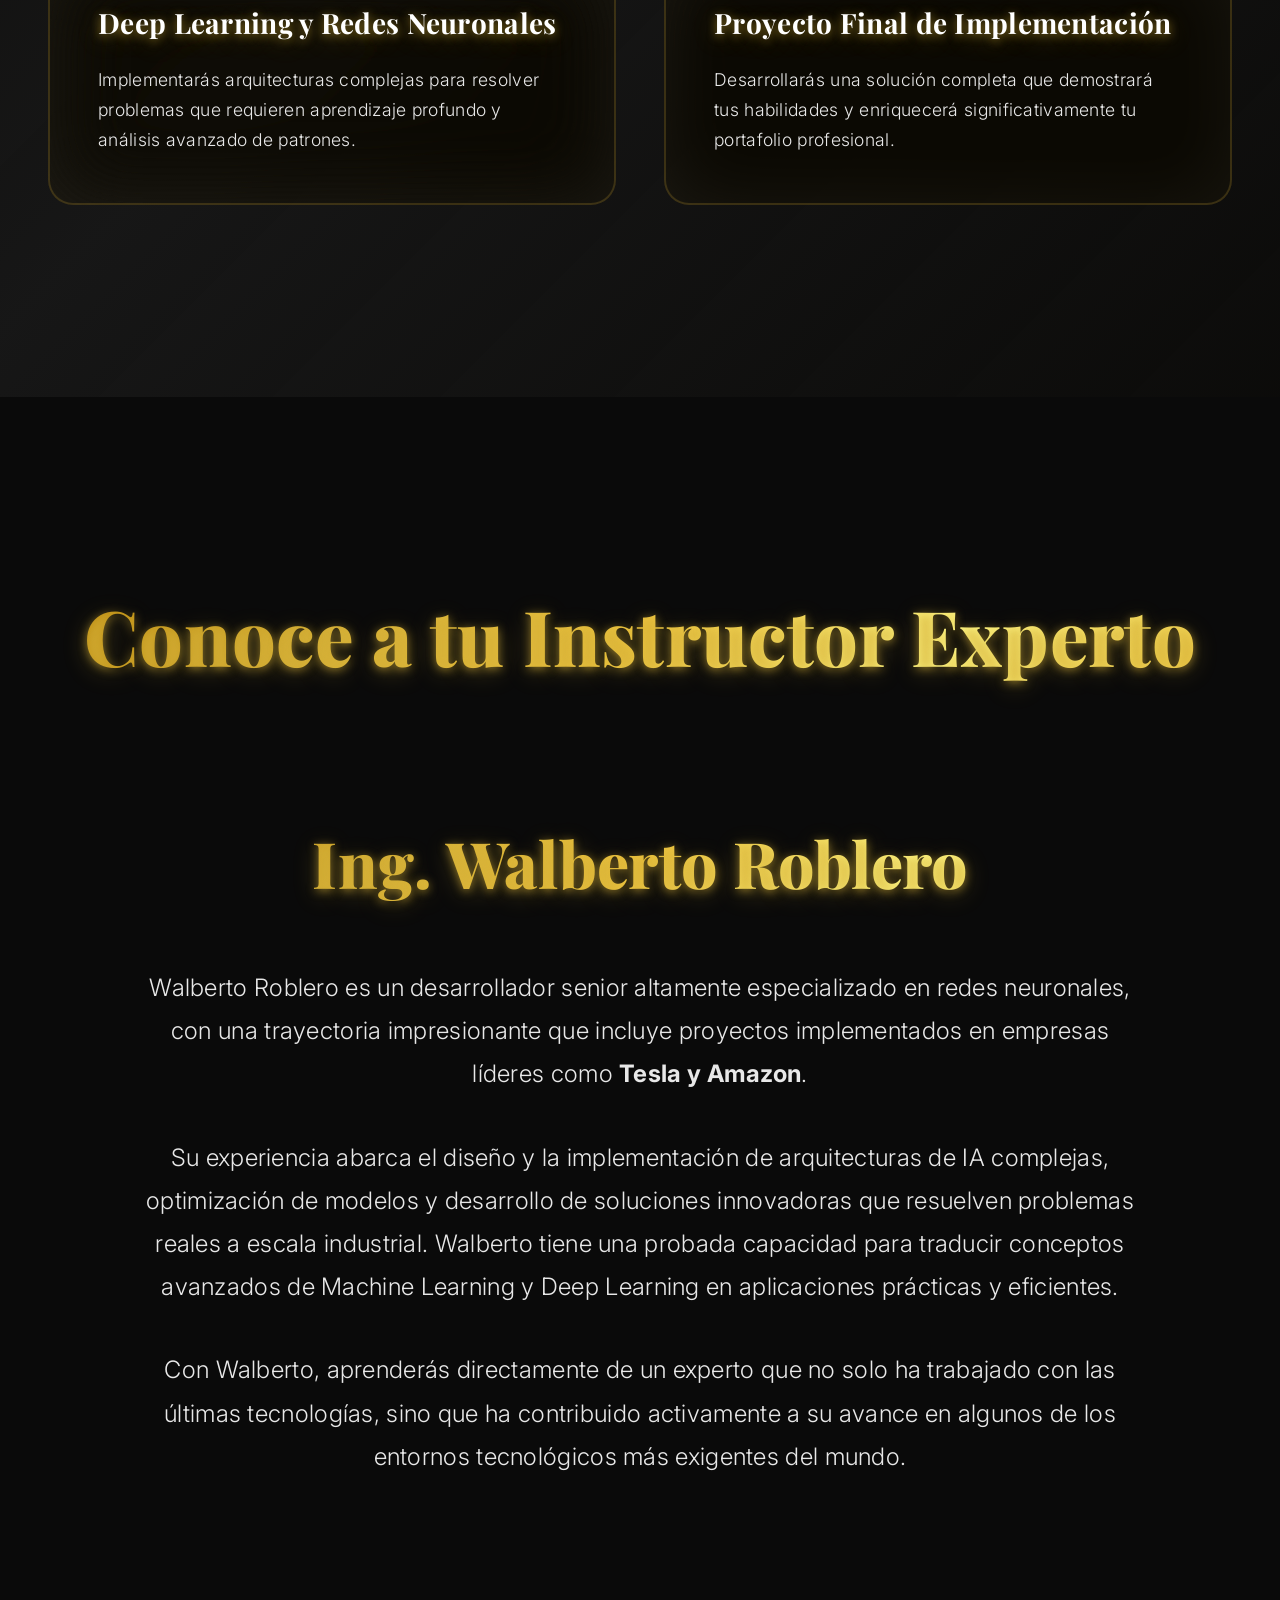
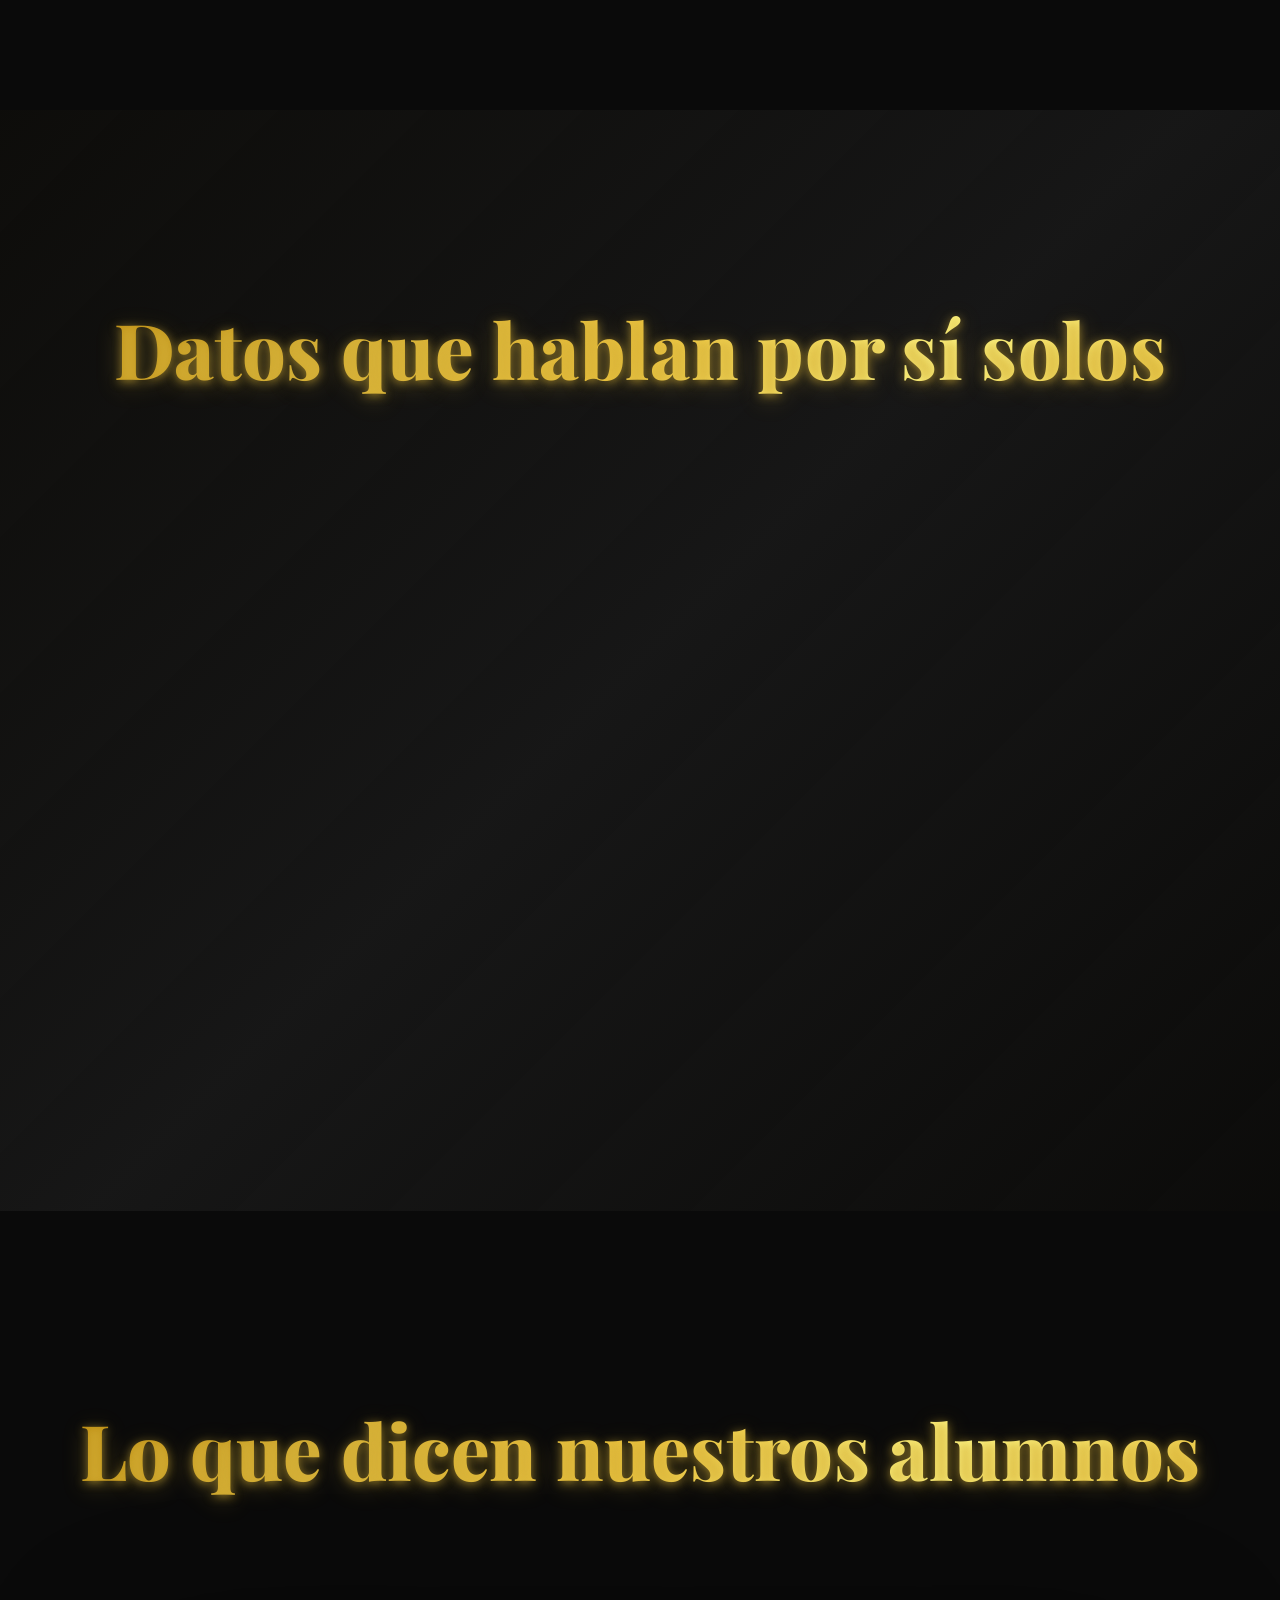
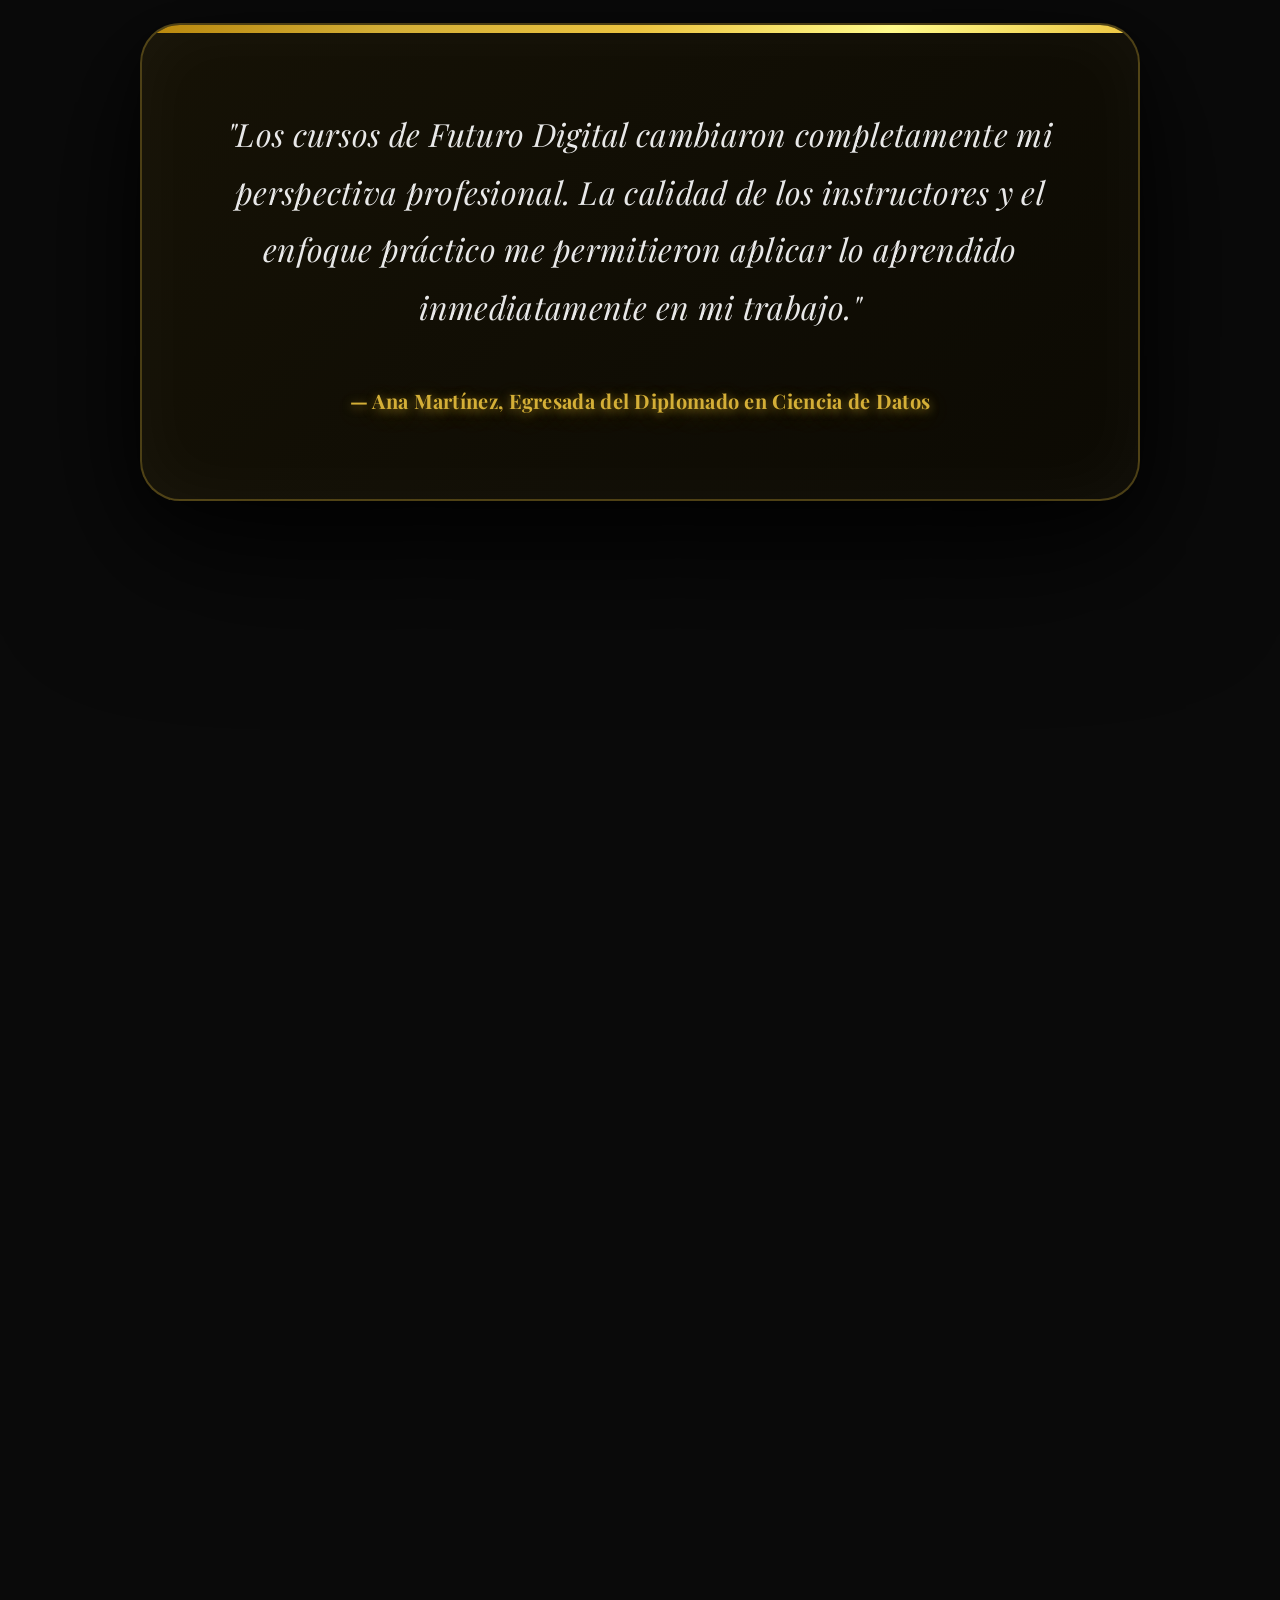
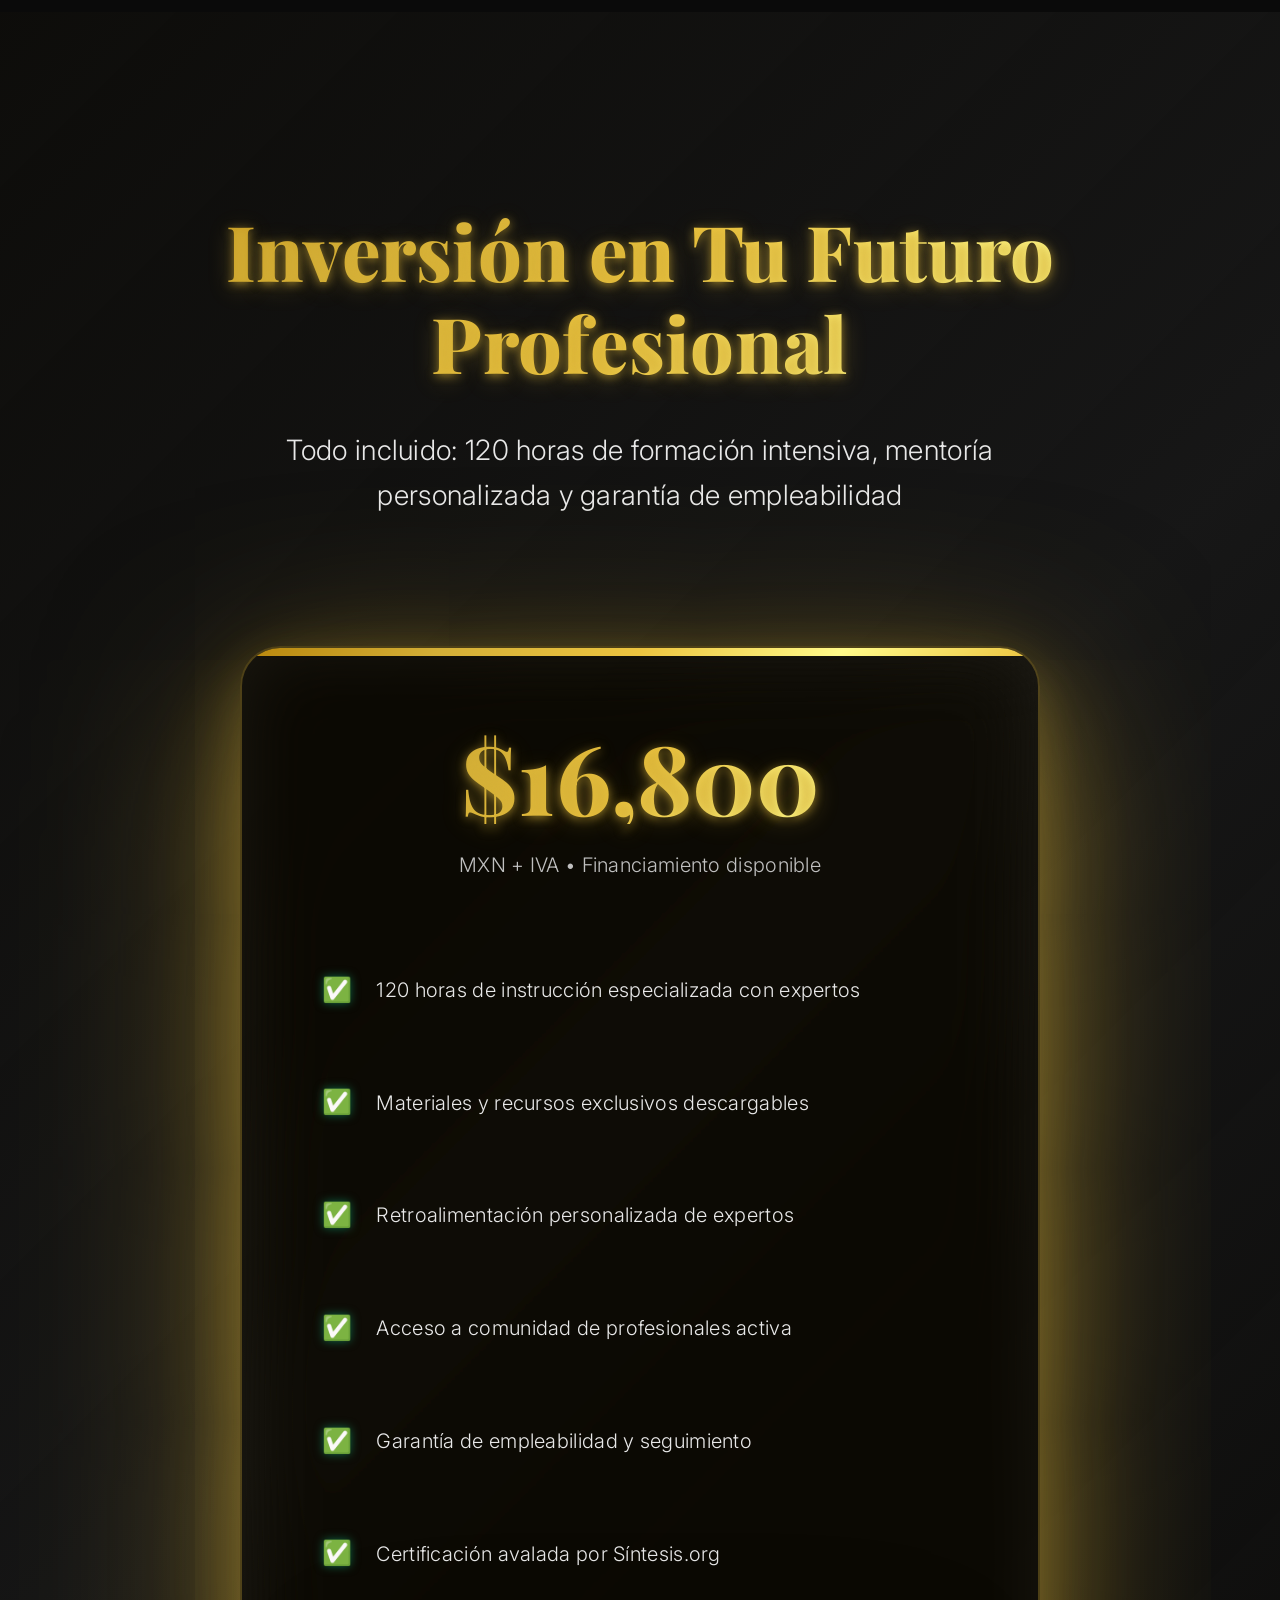
==== commit 745a55eb: "Update index.html" ====
--- a/index.html
+++ b/index.html
@@ -138,6 +138,37 @@
         .luxury-particle:nth-child(5) { width: 3px; height: 3px; top: 25%; left: 90%; animation-delay: 20s; }
         .luxury-particle:nth-child(6) { width: 6px; height: 6px; top: 60%; left: 15%; animation-delay: 8s; }
 
+        /* Efectos adicionales para logos */
+        .logo-emblem img,
+        .preview-logo img {
+            transition: all 0.3s cubic-bezier(0.4, 0, 0.2, 1);
+            object-fit: contain;
+        }
+
+        .logo-emblem:hover img {
+            transform: scale(1.05);
+            filter: drop-shadow(0 0 20px rgba(212, 175, 55, 0.8)) brightness(120%) saturate(120%);
+        }
+
+        .preview-logo:hover img {
+            transform: scale(1.05);
+            filter: drop-shadow(0 0 20px rgba(212, 175, 55, 0.7)) brightness(120%) saturate(120%);
+        }
+
+        .preview-logo img {
+            width: 100%;
+            height: 100%;
+            filter: drop-shadow(0 0 15px rgba(212, 175, 55, 0.5)) brightness(110%);
+            transition: all 0.3s cubic-bezier(0.4, 0, 0.2, 1);
+        }
+
+        .logo-emblem img {
+            width: 100%;
+            height: 100%;
+            filter: drop-shadow(0 0 10px rgba(212, 175, 55, 0.6)) brightness(110%);
+            transition: all 0.3s cubic-bezier(0.4, 0, 0.2, 1);
+        }
+
         /* HEADER LUXURY DIVINE */
         .header-luxury {
             position: fixed;
@@ -149,7 +180,7 @@
             -webkit-backdrop-filter: var(--glass-luxury);
             border-bottom: 1px solid rgba(212, 175, 55, 0.15);
             z-index: 2000;
-            padding: 1.5rem 0;
+            padding: 0.75rem 0;
             transition: all 0.6s cubic-bezier(0.23, 1, 0.32, 1);
         }
 
@@ -159,7 +190,7 @@
             -webkit-backdrop-filter: var(--glass-divine);
             border-bottom-color: rgba(212, 175, 55, 0.3);
             box-shadow: var(--shadow-luxury);
-            padding: 1rem 0;
+            padding: 0.5rem 0;
         }
 
         .nav-luxury {
@@ -169,19 +200,22 @@
             align-items: center;
             justify-content: space-between;
             padding: 0 3rem;
+            position: relative;
+            z-index: 100;
         }
 
         .logo-luxury {
             display: flex;
             align-items: center;
-            gap: 2rem;
+            gap: 1rem;
+            flex-shrink: 0;
         }
 
         .logo-emblem {
-            width: 100px;
-            height: 100px;
+            width: 60px;
+            height: 60px;
             background: linear-gradient(135deg, rgba(0, 0, 0, 0.9) 0%, rgba(26, 26, 26, 0.8) 100%);
-            border-radius: 25px;
+            border-radius: 15px;
             display: flex;
             align-items: center;
             justify-content: center;
@@ -189,7 +223,8 @@
             overflow: hidden;
             box-shadow: var(--shadow-royal);
             transition: all 0.6s cubic-bezier(0.23, 1, 0.32, 1);
-            border: 3px solid rgba(212, 175, 55, 0.3);
+            border: 2px solid rgba(212, 175, 55, 0.3);
+            flex-shrink: 0;
         }
 
         .logo-emblem:hover {
@@ -230,12 +265,14 @@
         .brand-luxury {
             display: flex;
             flex-direction: column;
-            gap: 0.5rem;
+            gap: 0.25rem;
+            flex-shrink: 0;
+            min-width: 0;
         }
 
         .brand-title {
             font-family: 'Playfair Display', serif;
-            font-size: 2rem;
+            font-size: 1.5rem;
             font-weight: 700;
             color: var(--white-pure);
             letter-spacing: -0.02em;
@@ -245,15 +282,17 @@
             -webkit-background-clip: text;
             -webkit-text-fill-color: transparent;
             background-clip: text;
+            white-space: nowrap;
         }
 
         .brand-subtitle {
-            font-size: 0.9rem;
+            font-size: 0.7rem;
             color: var(--gold-bright);
             font-weight: 600;
-            letter-spacing: 1.5px;
+            letter-spacing: 1px;
             text-transform: uppercase;
             opacity: 0.85;
+            white-space: nowrap;
         }
 
         .nav-cta {
@@ -311,7 +350,7 @@
             padding: 6rem 3rem 10rem;
             position: relative;
             overflow: hidden;
-            padding-top: 5rem;
+            padding-top: 8rem;
         }
 
         .hero-divine::before {
@@ -997,7 +1036,7 @@
             transform: translate(-50%, -50%);
             width: 120px;
             height: 120px;
-            background-image: url("https://raw.githubusercontent.com/TU_USUARIO/TU_REPOSITORIO/main/futuro_digital_logo_correcto.png");
+            background-image: url("https://raw.githubusercontent.com/futurodigital/landing_IA_epica/main/futuro_digital_logo_correcto.png");
             background-size: contain;
             background-repeat: no-repeat;
             background-position: center;
@@ -1165,7 +1204,7 @@
             transform: translate(-50%, -50%);
             width: 140px;
             height: 140px;
-            background-image: url("https://raw.githubusercontent.com/TU_USUARIO/TU_REPOSITORIO/main/futuro_digital_logo_correcto.png");
+            background-image: url("https://raw.githubusercontent.com/futurodigital/landing_IA_epica/main/futuro_digital_logo_correcto.png");
             background-size: contain;
             background-repeat: no-repeat;
             background-position: center;
@@ -1890,8 +1929,17 @@
             }
             
             .logo-emblem {
-                width: 90px;
-                height: 90px;
+                width: 55px;
+                height: 55px;
+            }
+
+            .brand-title {
+                font-size: 1.3rem;
+            }
+
+            .brand-subtitle {
+                font-size: 0.65rem;
+                letter-spacing: 0.8px;
             }
 
             .hero-content-luxury {
@@ -1924,24 +1972,23 @@
             }
 
             .logo-emblem {
-                width: 80px;
-                height: 80px;
-                border-color: rgba(212, 175, 55, 0.4);
-            }
-
-            .preview-logo {
-                width: 60px;
-                height: 60px;
-                border-color: rgba(212, 175, 55, 0.4);
-            }
-
-            .logo-emblem svg {
-                width: 60px;
-                height: 60px;
+                width: 50px;
+                height: 50px;
             }
 
             .brand-title {
-                font-size: 1.5rem;
+                font-size: 1.1rem;
+            }
+
+            .brand-subtitle {
+                font-size: 0.6rem;
+                letter-spacing: 0.6px;
+            }
+
+            .hero-divine {
+                padding: 5rem 2rem 8rem;
+                padding-top: 7rem;
+                align-items: flex-start;
             }
 
             .hero-divine {
@@ -2129,7 +2176,7 @@
         <div class="nav-luxury">
             <div class="logo-luxury">
                 <div class="logo-emblem">
-                    <img src="https://raw.githubusercontent.com/futurodigital/landing_IA_epica/main/futuro_digital_logo_correcto.png" alt="Futuro Digital Logo" style="width: 70px; height: 70px; object-fit: contain;">
+                    <img src="https://raw.githubusercontent.com/futurodigital/landing_IA_epica/main/futuro_digital_logo_correcto.png" alt="Futuro Digital Logo" style="width: 40px; height: 40px; object-fit: contain;">
                 </div>
                 <div class="brand-luxury">
                     <div class="brand-title">Futuro Digital</div>
@@ -2146,7 +2193,7 @@
     <section class="hero-divine">
         <div class="hero-content-luxury">
             <div class="prestige-badge">
-                <span class="badge-icon"></span>
+                <span class="badge-icon">👑</span>
                 Diplomado Exclusivo en IA • Formación Premium • 25+ Años de Prestigio
             </div>
             
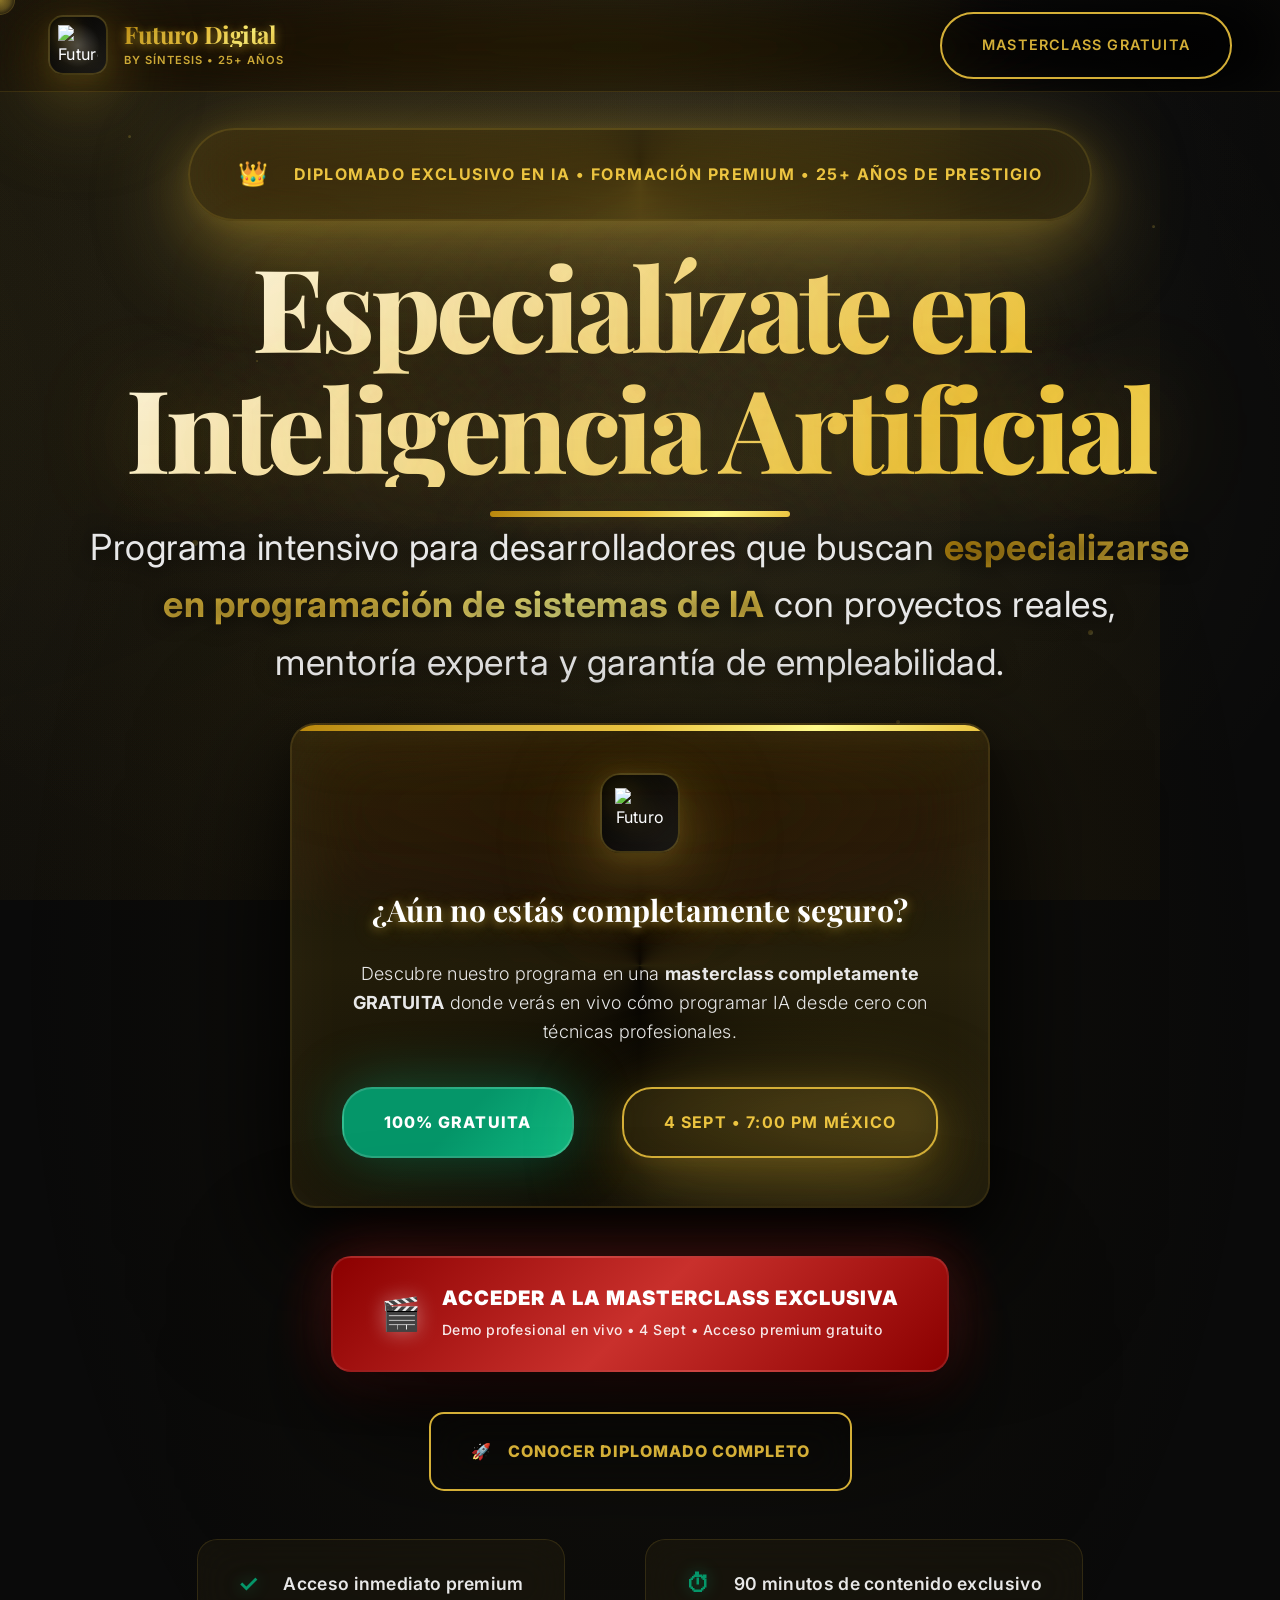
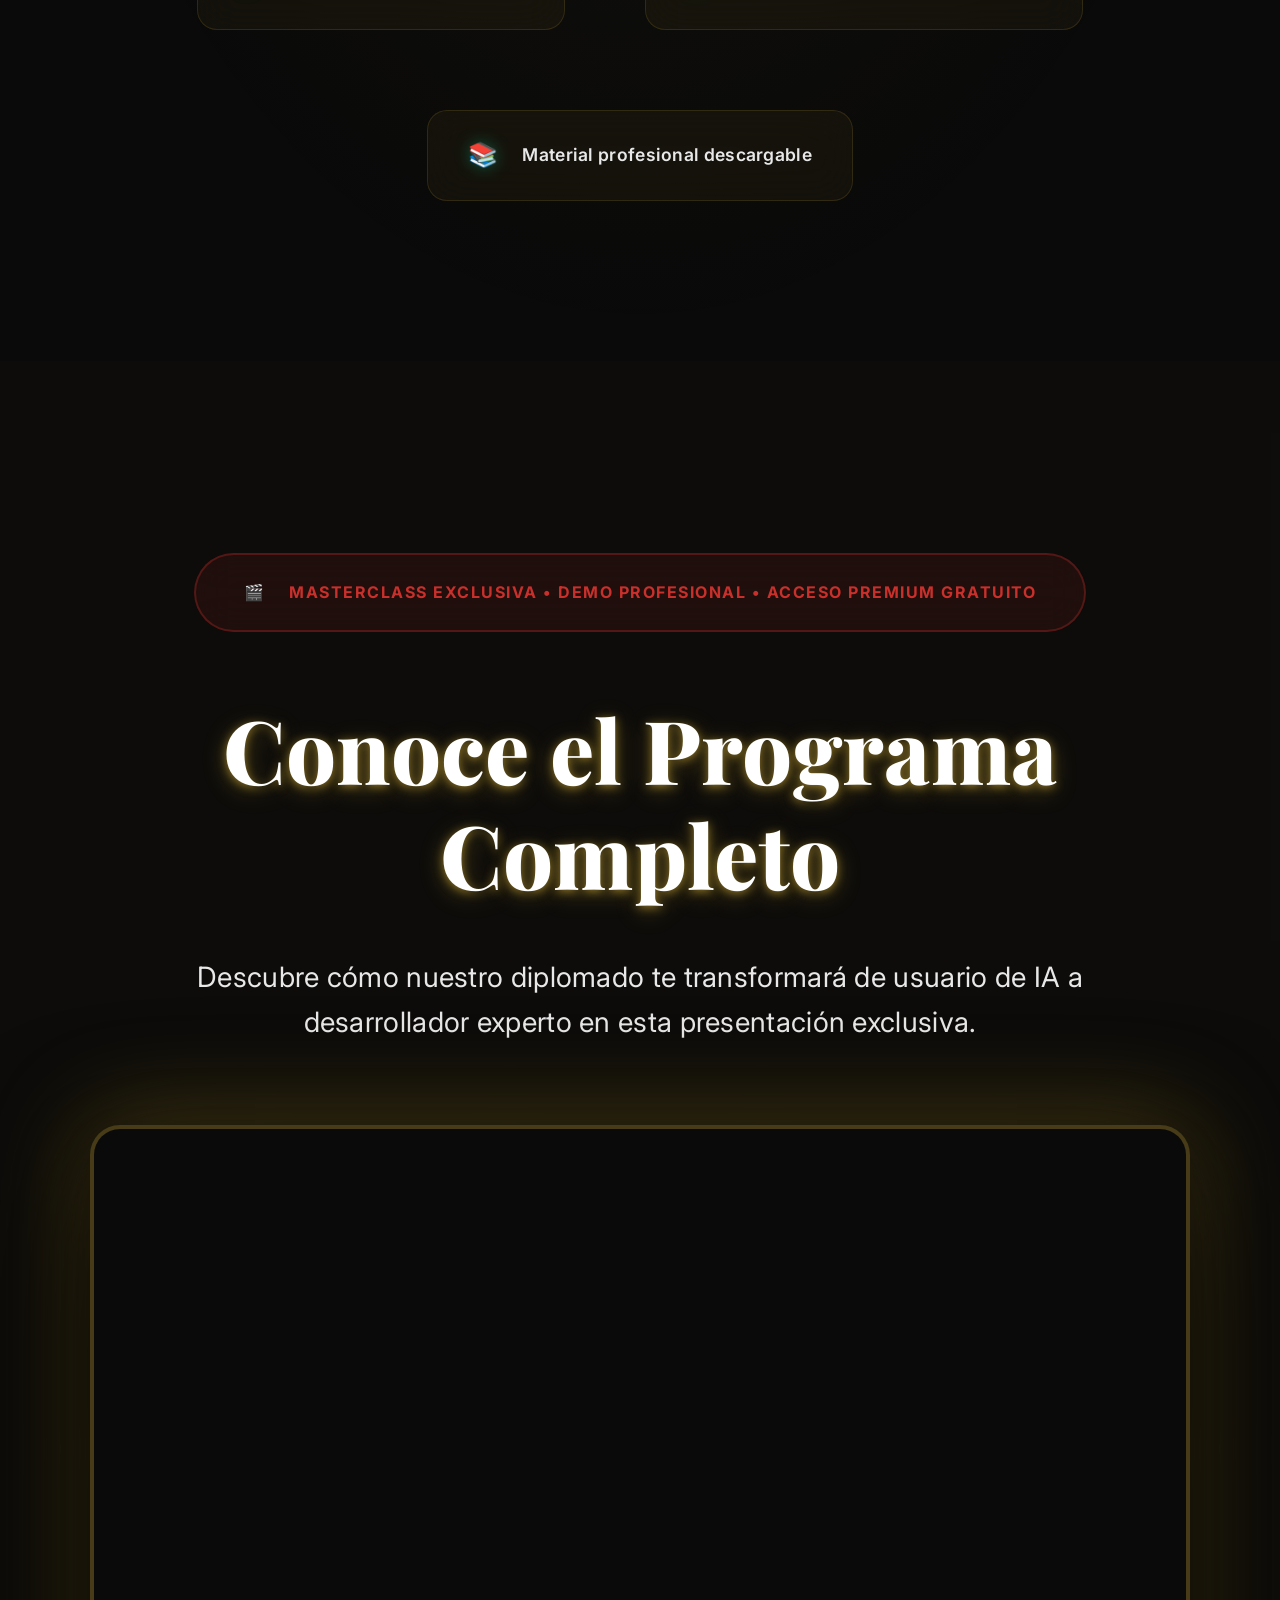
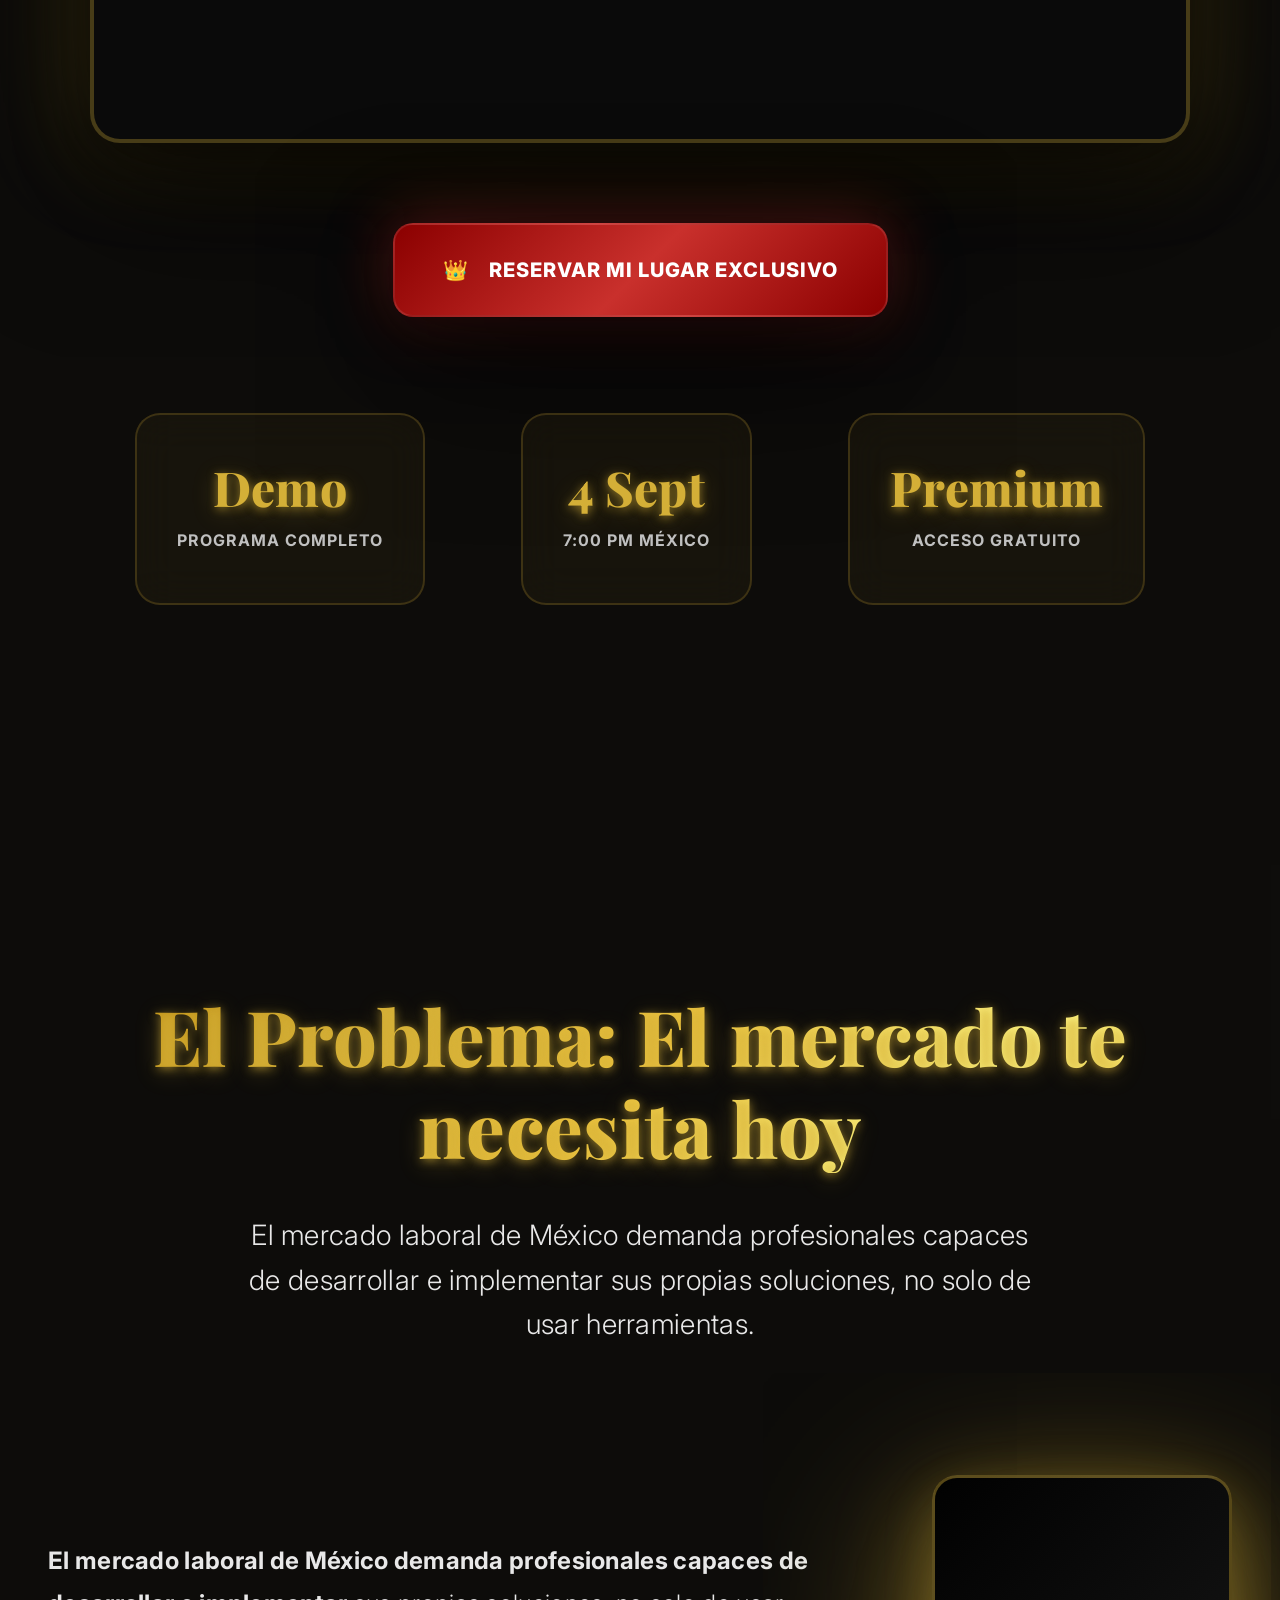
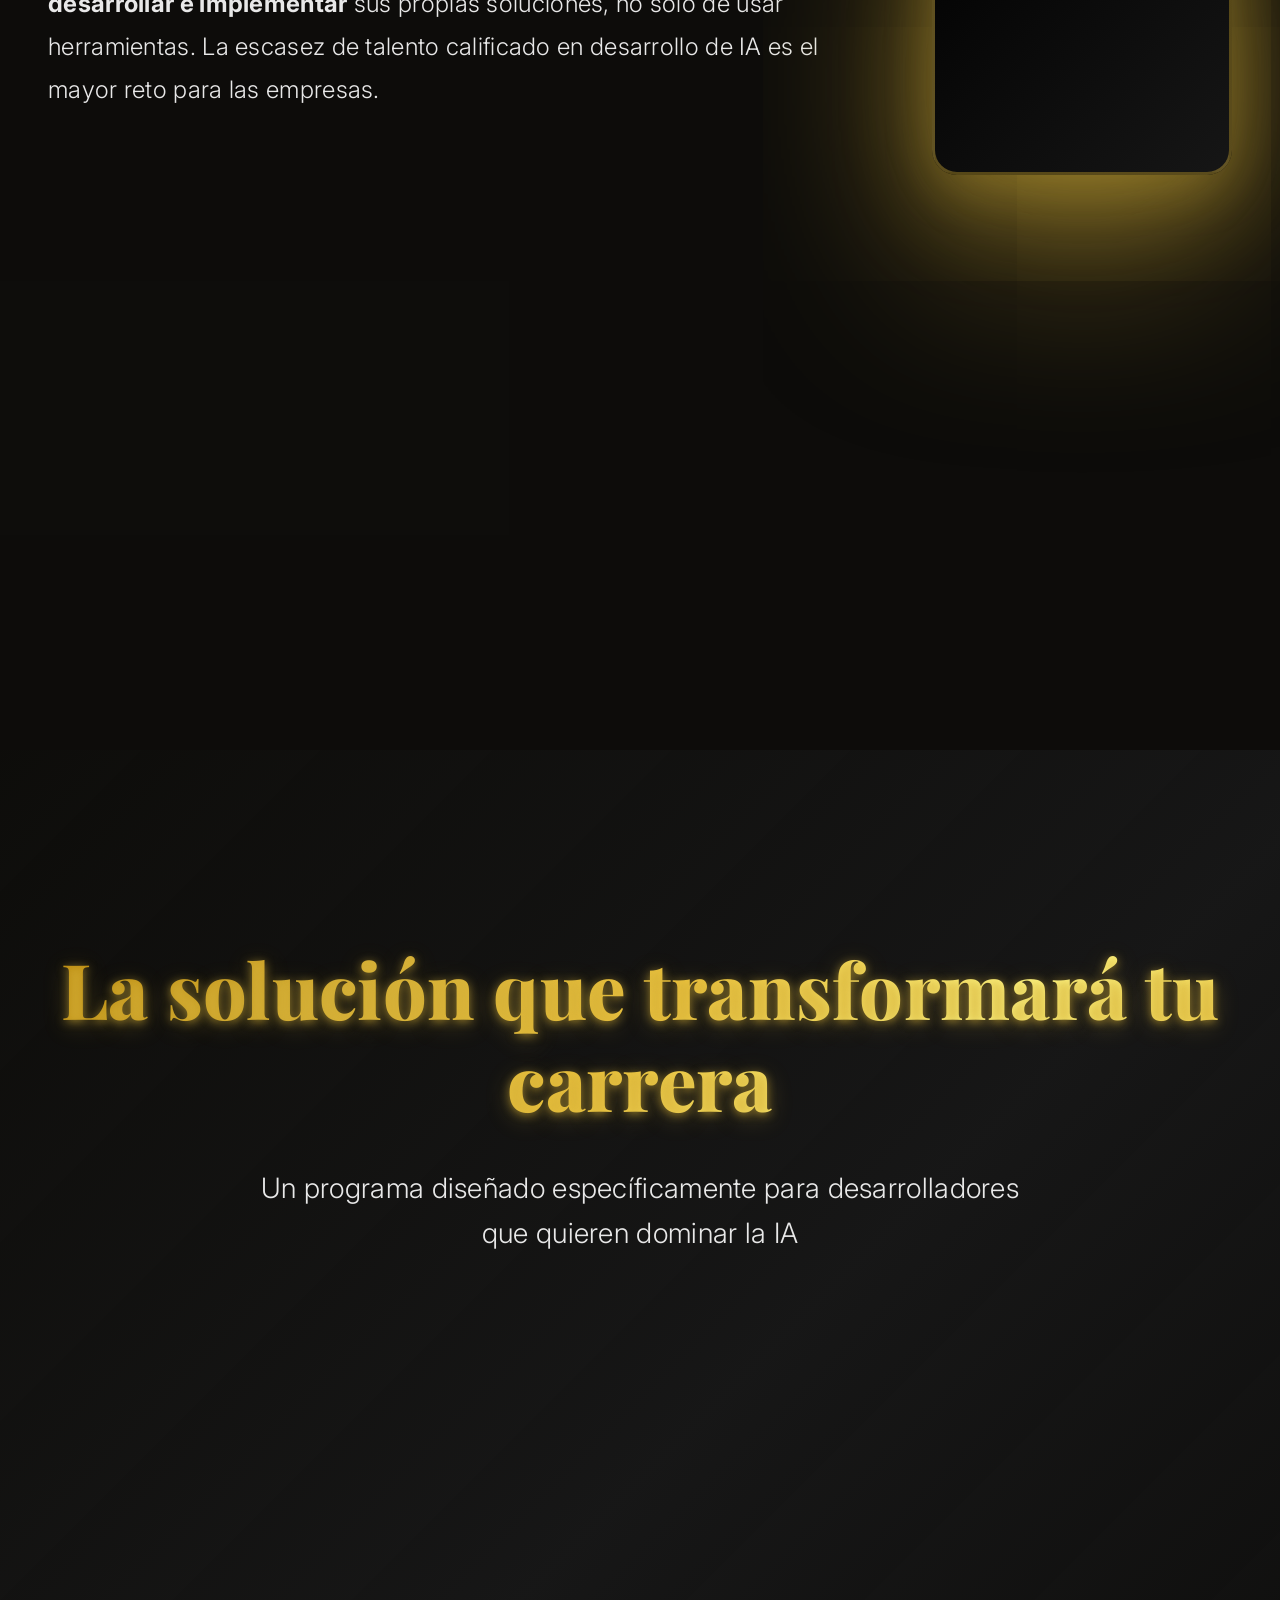
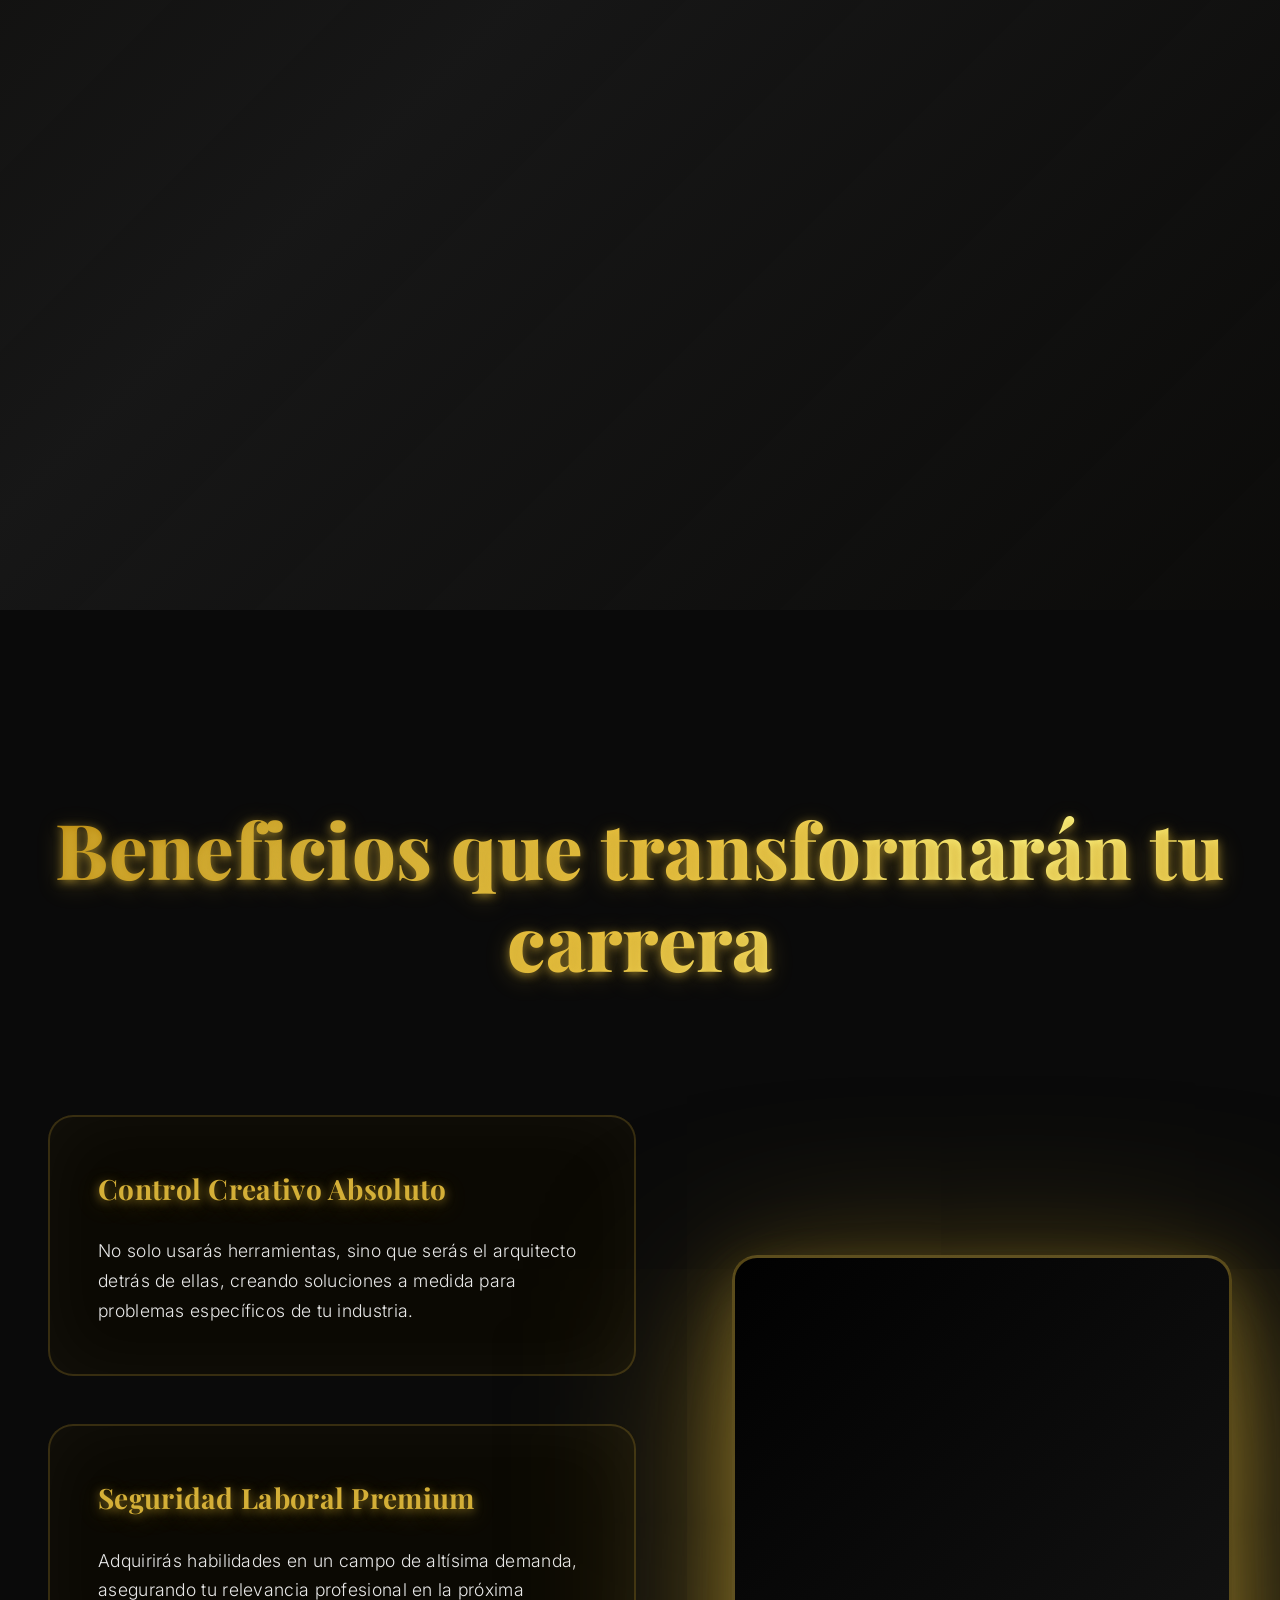
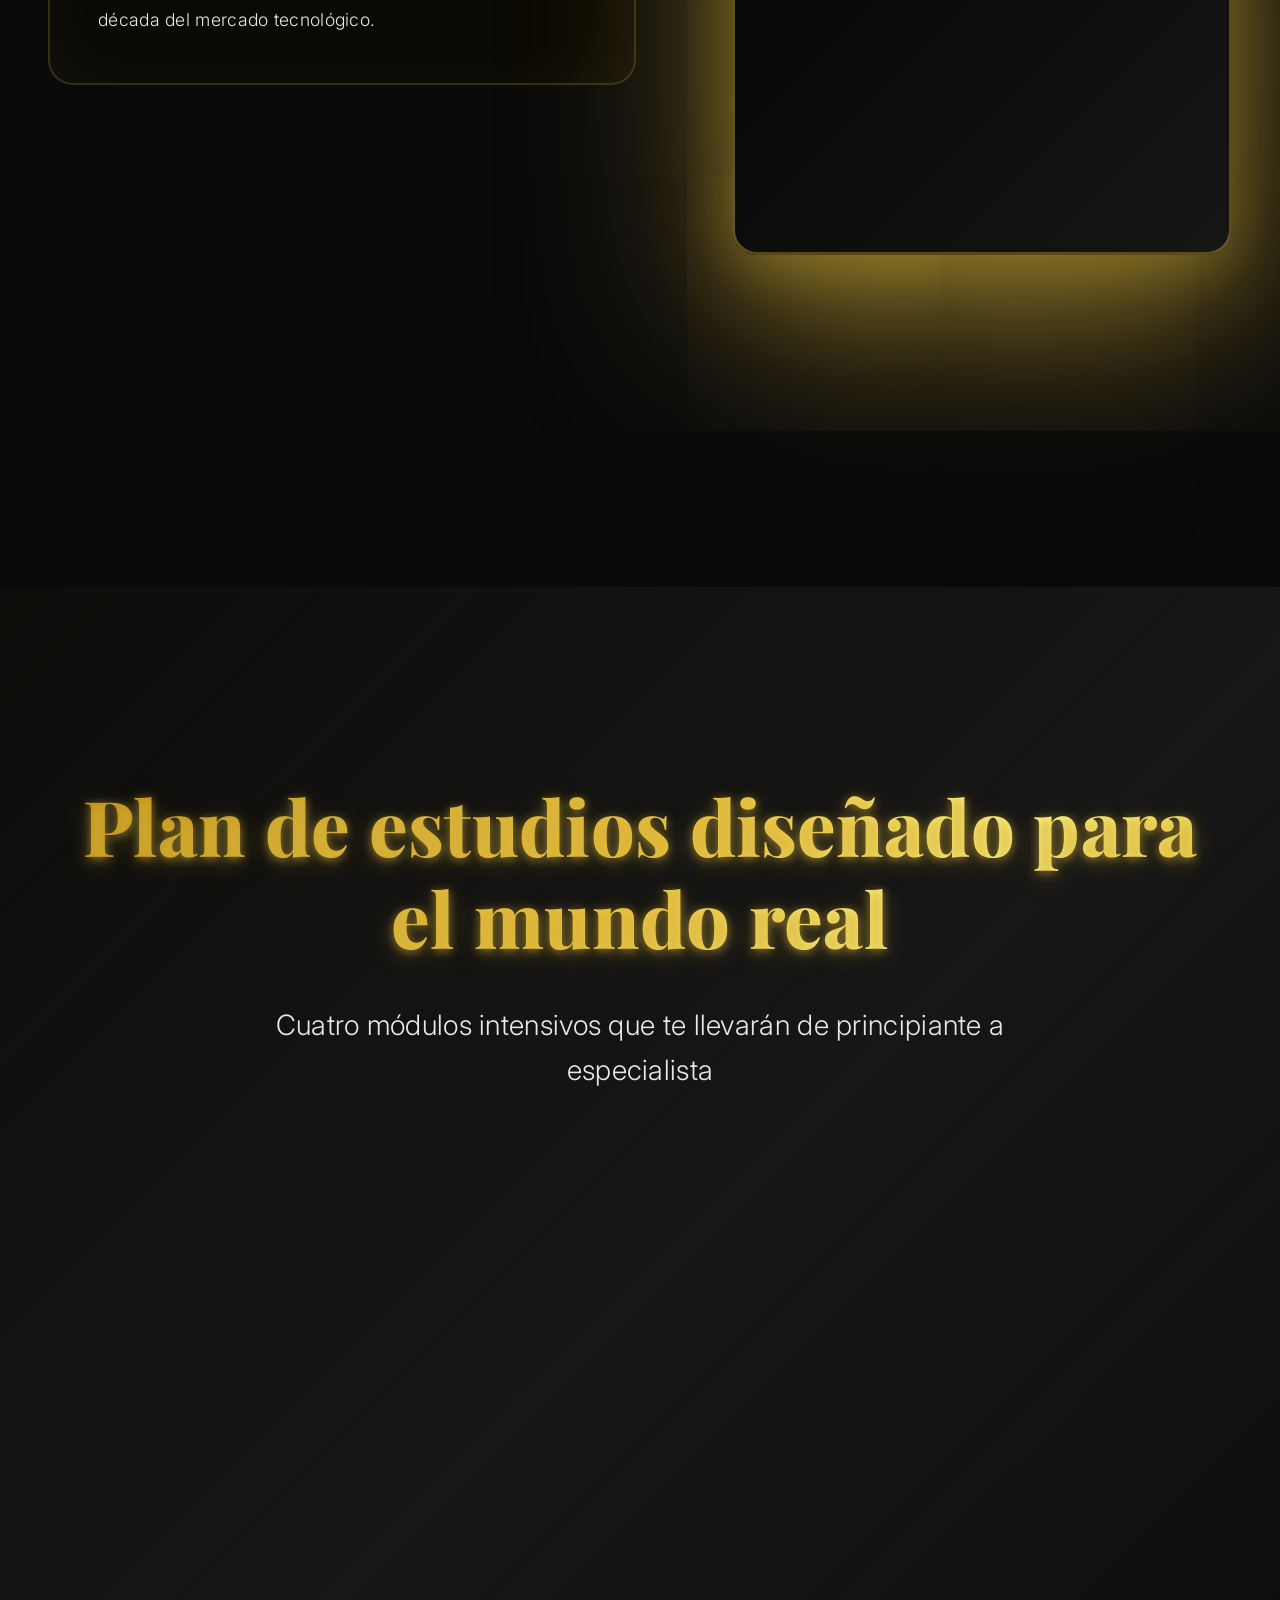
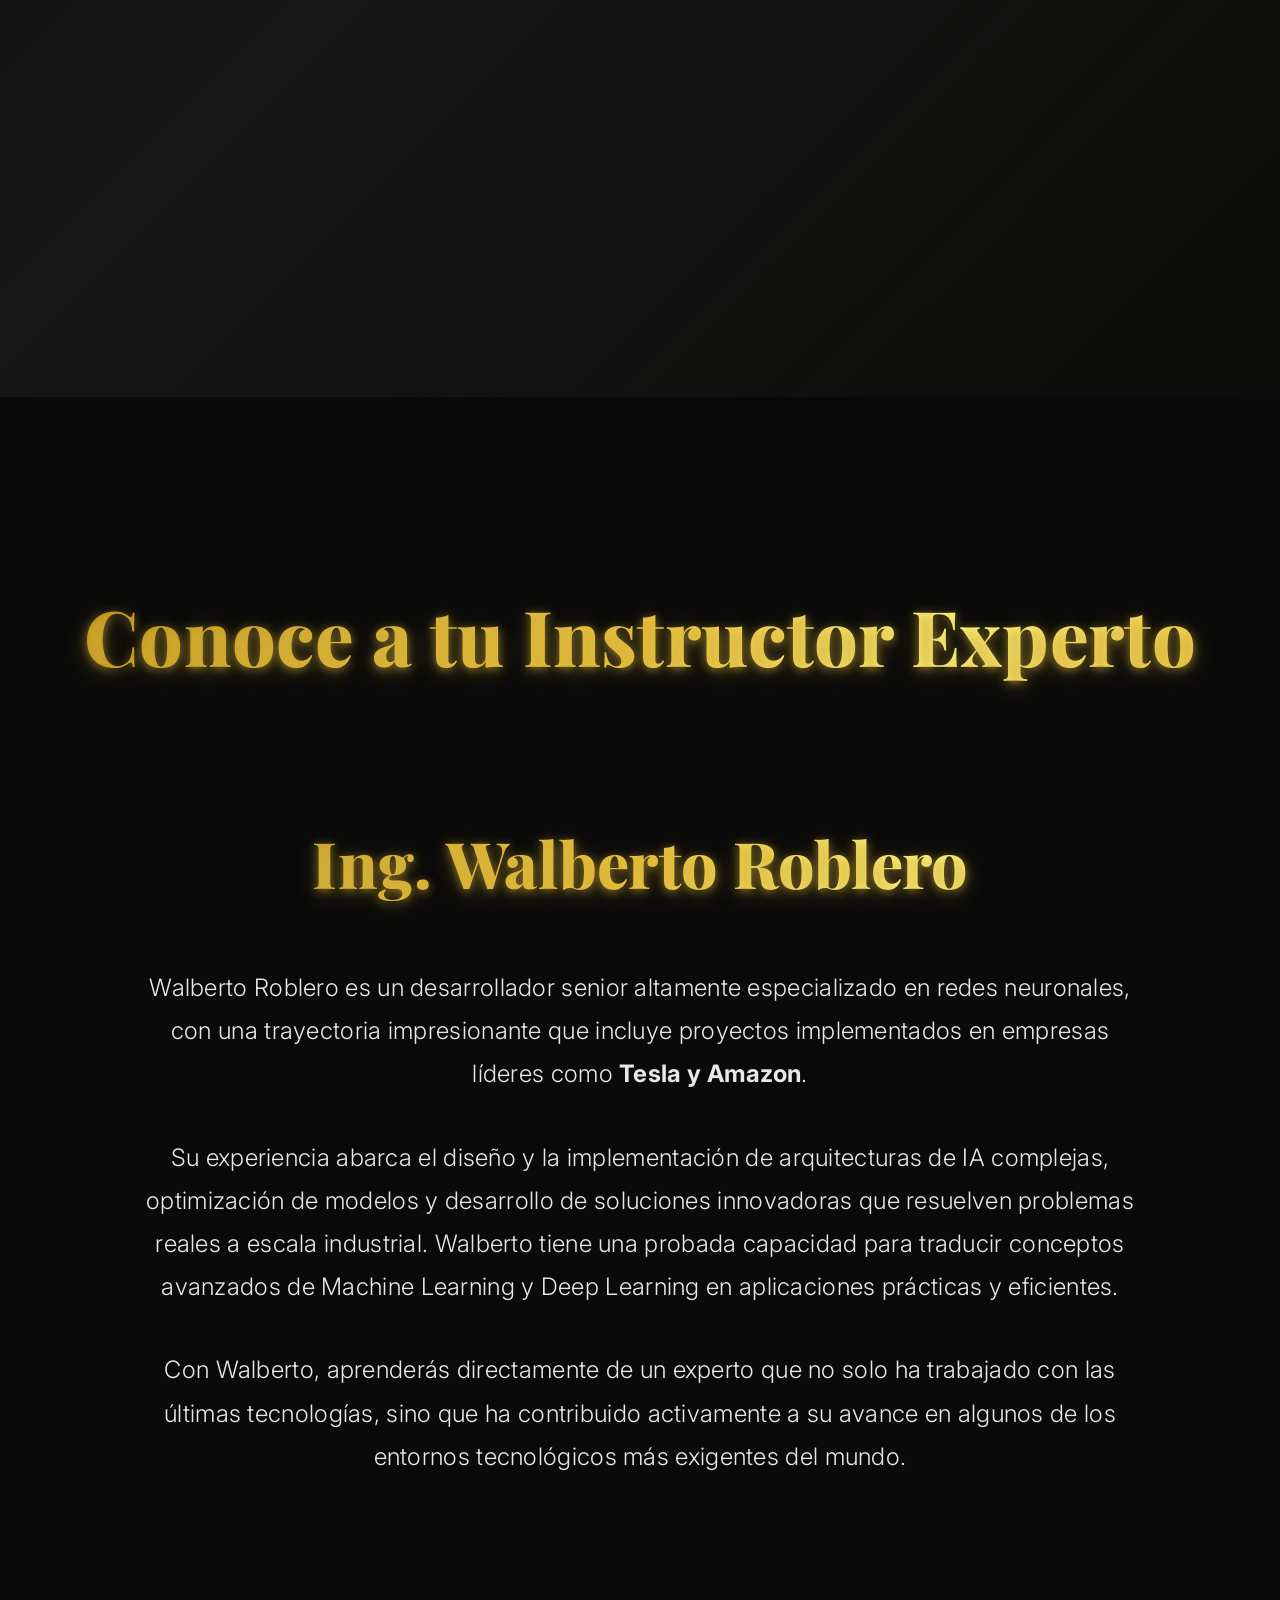
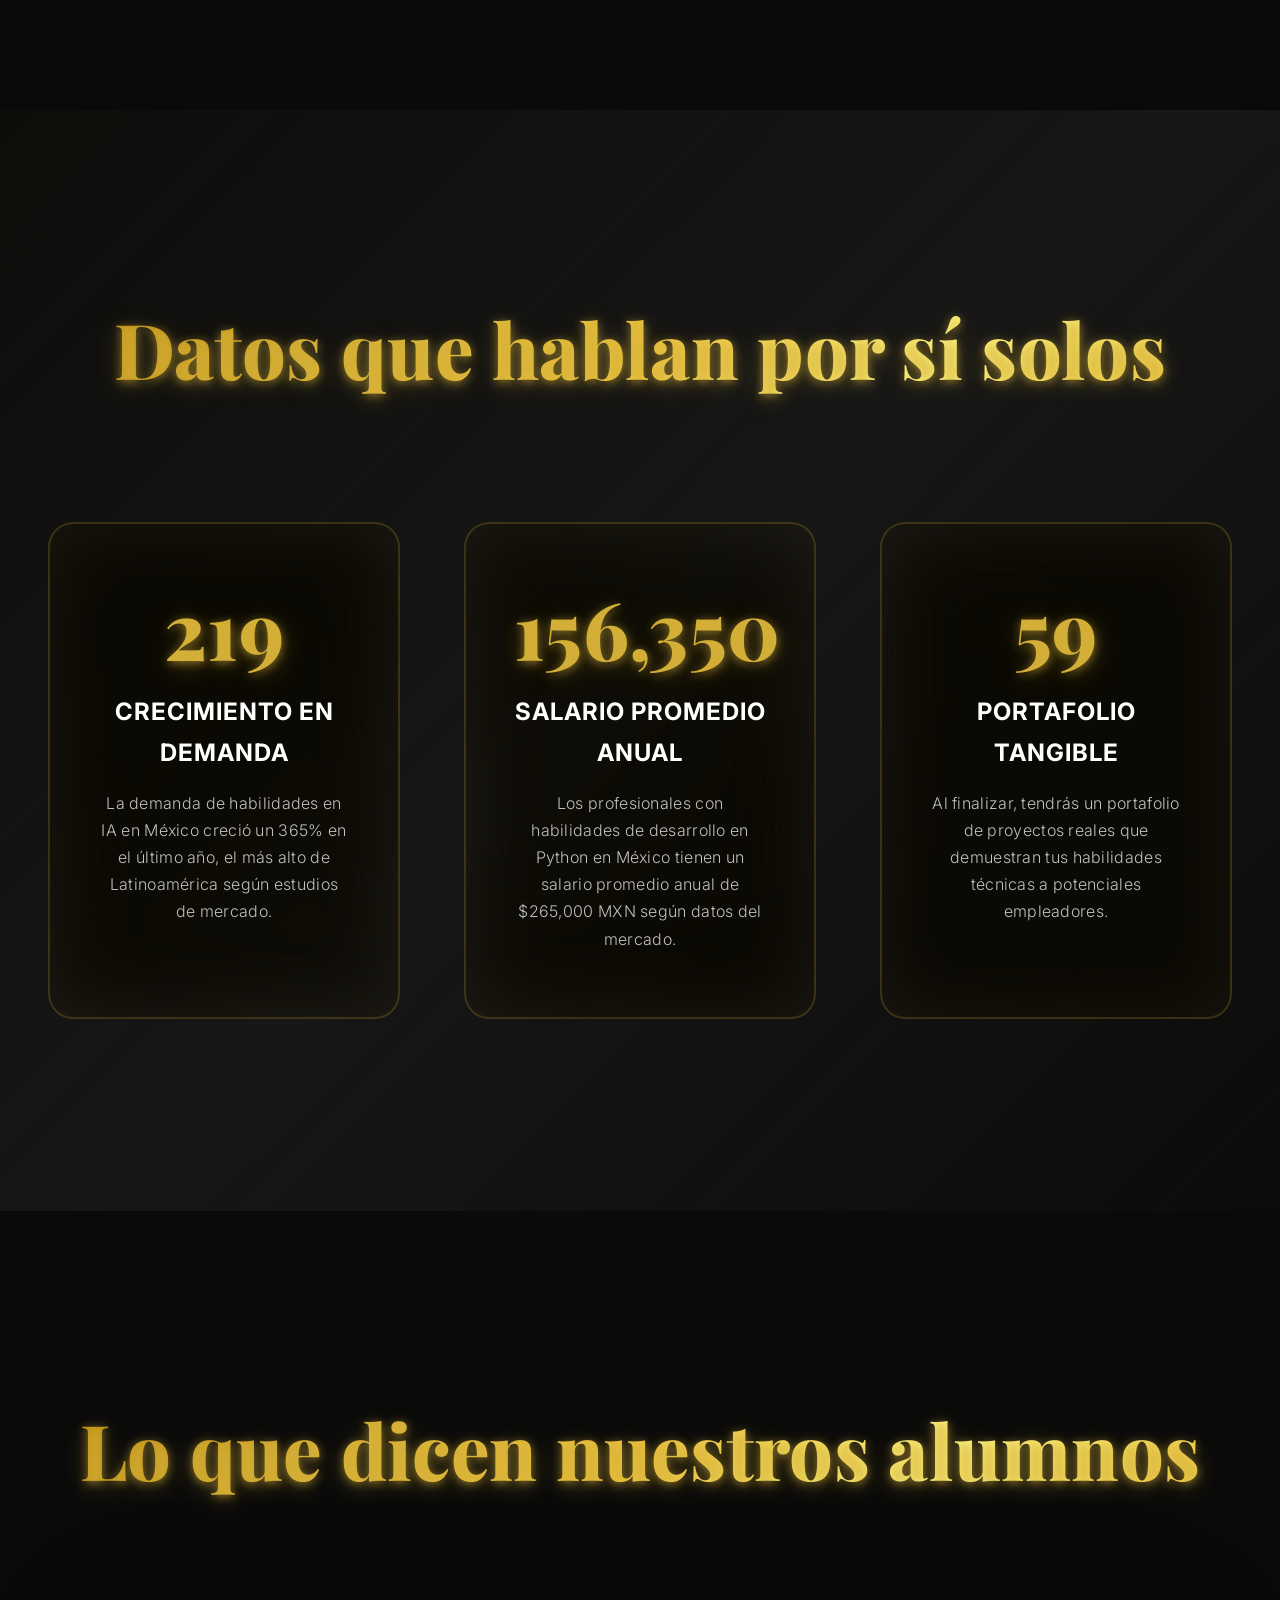
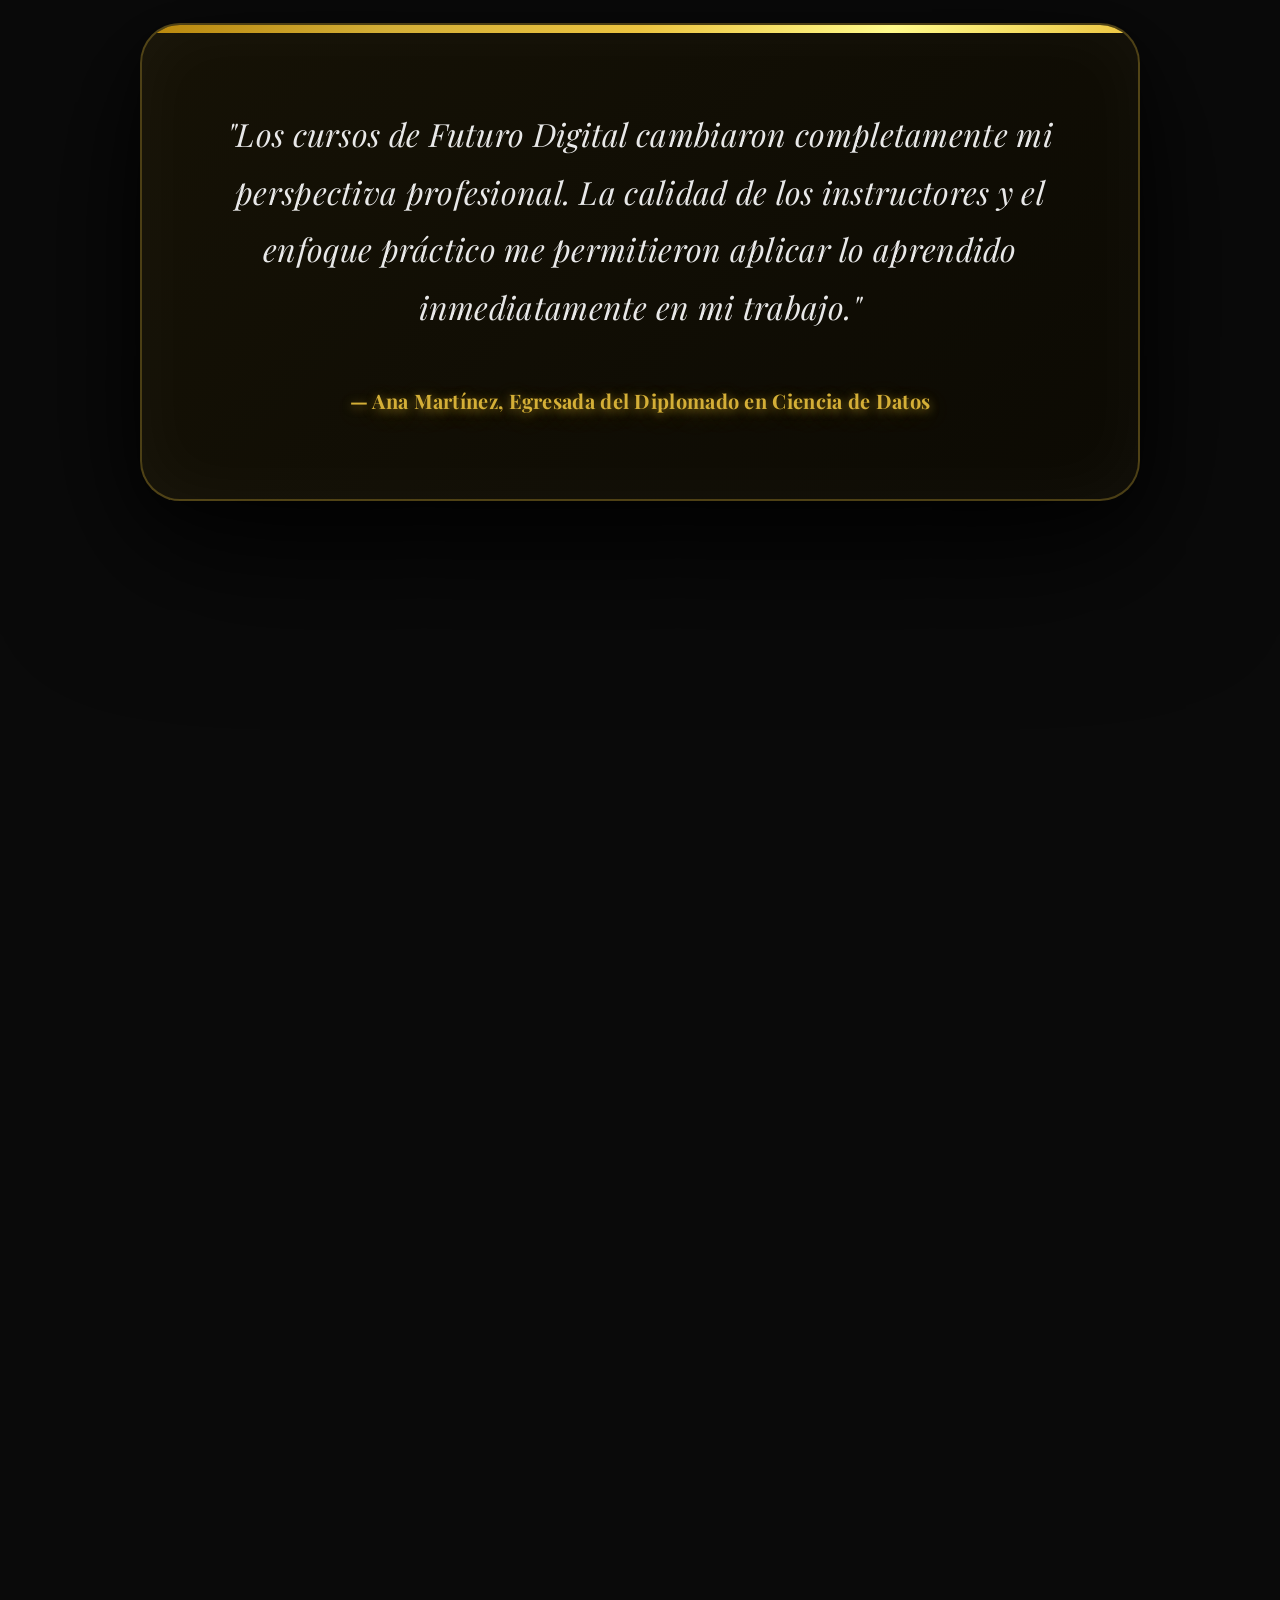
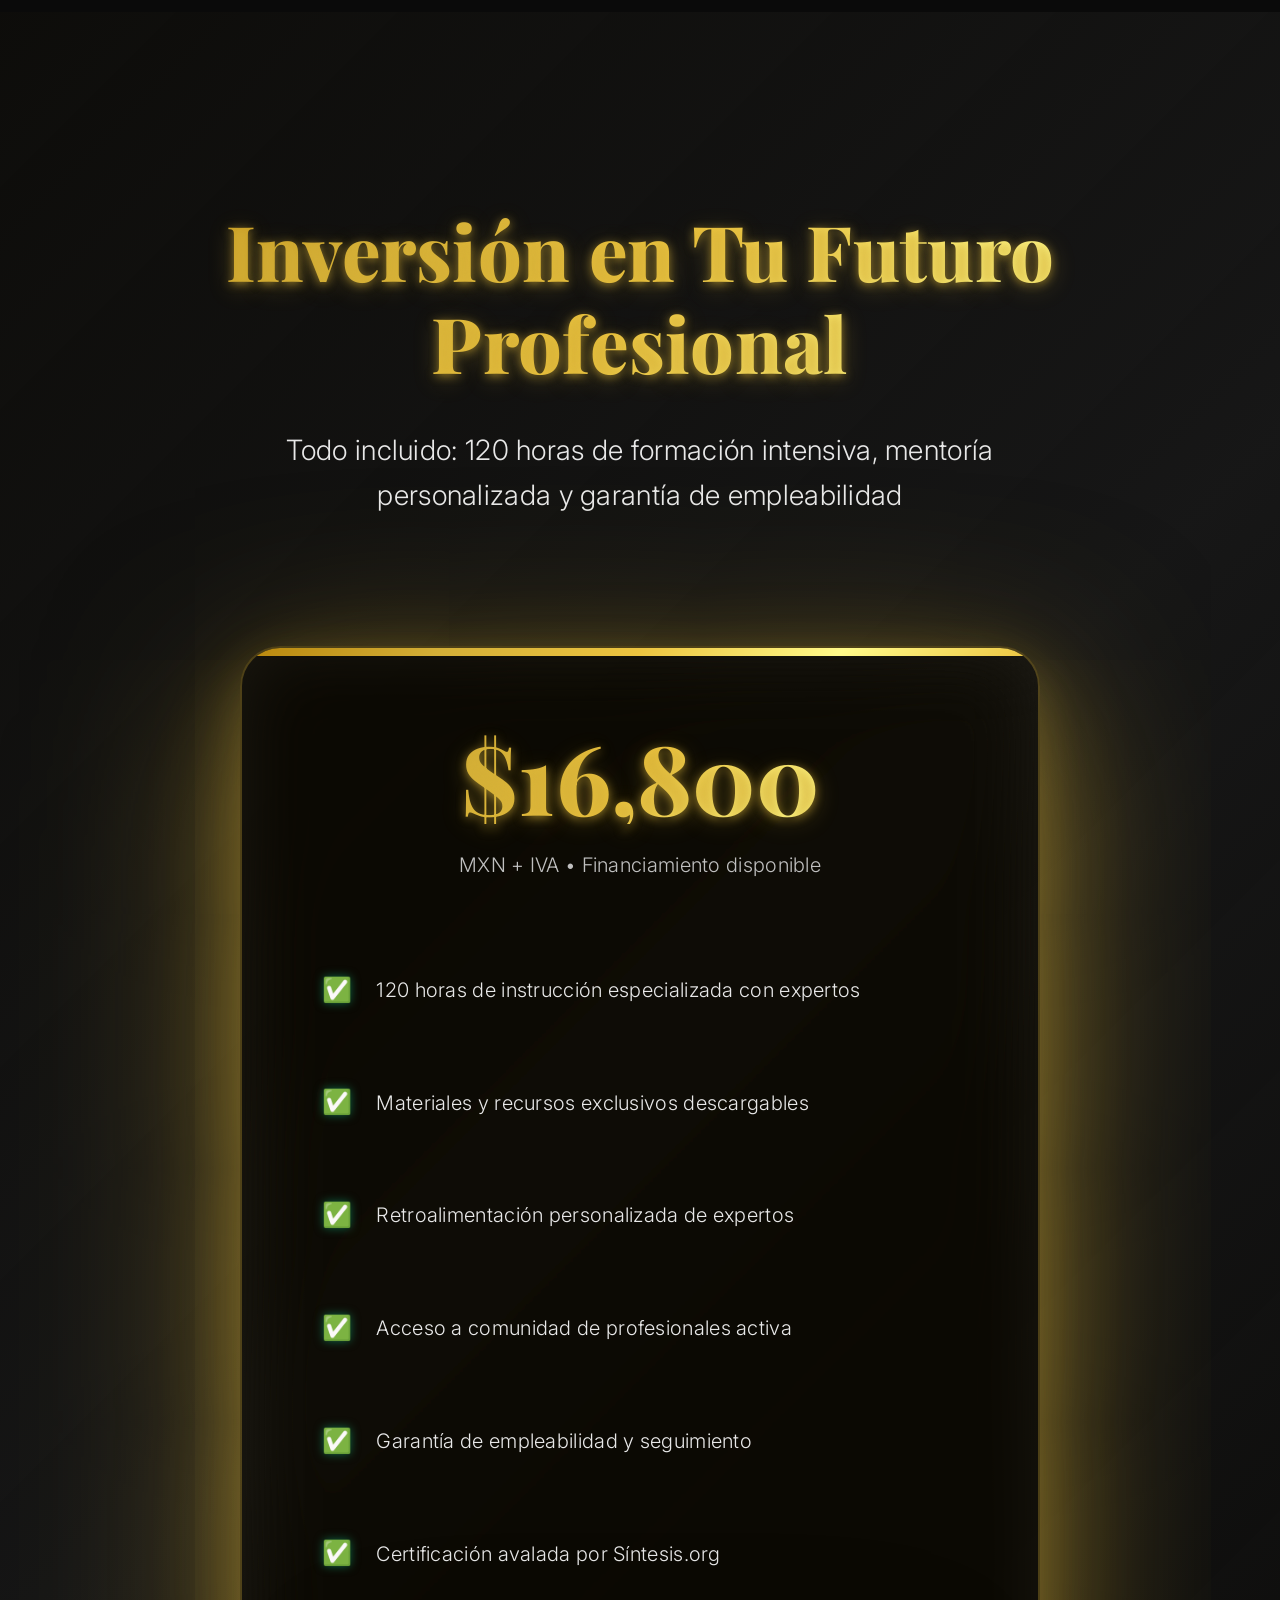
==== commit fbc3e8bb: "Update index.html" ====
--- a/index.html
+++ b/index.html
@@ -1036,7 +1036,7 @@
             transform: translate(-50%, -50%);
             width: 120px;
             height: 120px;
-            background-image: url("https://raw.githubusercontent.com/futurodigital/landing_IA_epica/main/futuro_digital_logo_correcto.png");
+            background-image: url("https://raw.githubusercontent.com/futuroodigital/landing_IA_epica/745a55eb570f6c64537493266372f95cc22c62fd/futuro_digital_logo_correcto.png");
             background-size: contain;
             background-repeat: no-repeat;
             background-position: center;
@@ -1204,7 +1204,7 @@
             transform: translate(-50%, -50%);
             width: 140px;
             height: 140px;
-            background-image: url("https://raw.githubusercontent.com/futurodigital/landing_IA_epica/main/futuro_digital_logo_correcto.png");
+            background-image: url("https://raw.githubusercontent.com/futuroodigital/landing_IA_epica/745a55eb570f6c64537493266372f95cc22c62fd/futuro_digital_logo_correcto.png");
             background-size: contain;
             background-repeat: no-repeat;
             background-position: center;
@@ -2176,7 +2176,7 @@
         <div class="nav-luxury">
             <div class="logo-luxury">
                 <div class="logo-emblem">
-                    <img src="https://raw.githubusercontent.com/futurodigital/landing_IA_epica/main/futuro_digital_logo_correcto.png" alt="Futuro Digital Logo" style="width: 40px; height: 40px; object-fit: contain;">
+                    <img src="https://raw.githubusercontent.com/futuroodigital/landing_IA_epica/745a55eb570f6c64537493266372f95cc22c62fd/futuro_digital_logo_correcto.png" alt="Futuro Digital Logo" style="width: 40px; height: 40px; object-fit: contain;">
                 </div>
                 <div class="brand-luxury">
                     <div class="brand-title">Futuro Digital</div>
@@ -2208,7 +2208,7 @@
             <div class="exclusive-preview">
                 <div class="preview-card-luxury">
                     <div class="preview-logo">
-                        <img src="https://raw.githubusercontent.com/futurodigital/landing_IA_epica/main/futuro_digital_logo_correcto.png" alt="Futuro Digital Logo" style="width: 50px; height: 50px; object-fit: contain;">
+                        <img src="https://raw.githubusercontent.com/futuroodigital/landing_IA_epica/745a55eb570f6c64537493266372f95cc22c62fd/futuro_digital_logo_correcto.png" alt="Futuro Digital Logo" style="width: 50px; height: 50px; object-fit: contain;">
                     </div>
                     <h3 class="preview-title">¿Aún no estás completamente seguro?</h3>
                     <p class="preview-description">
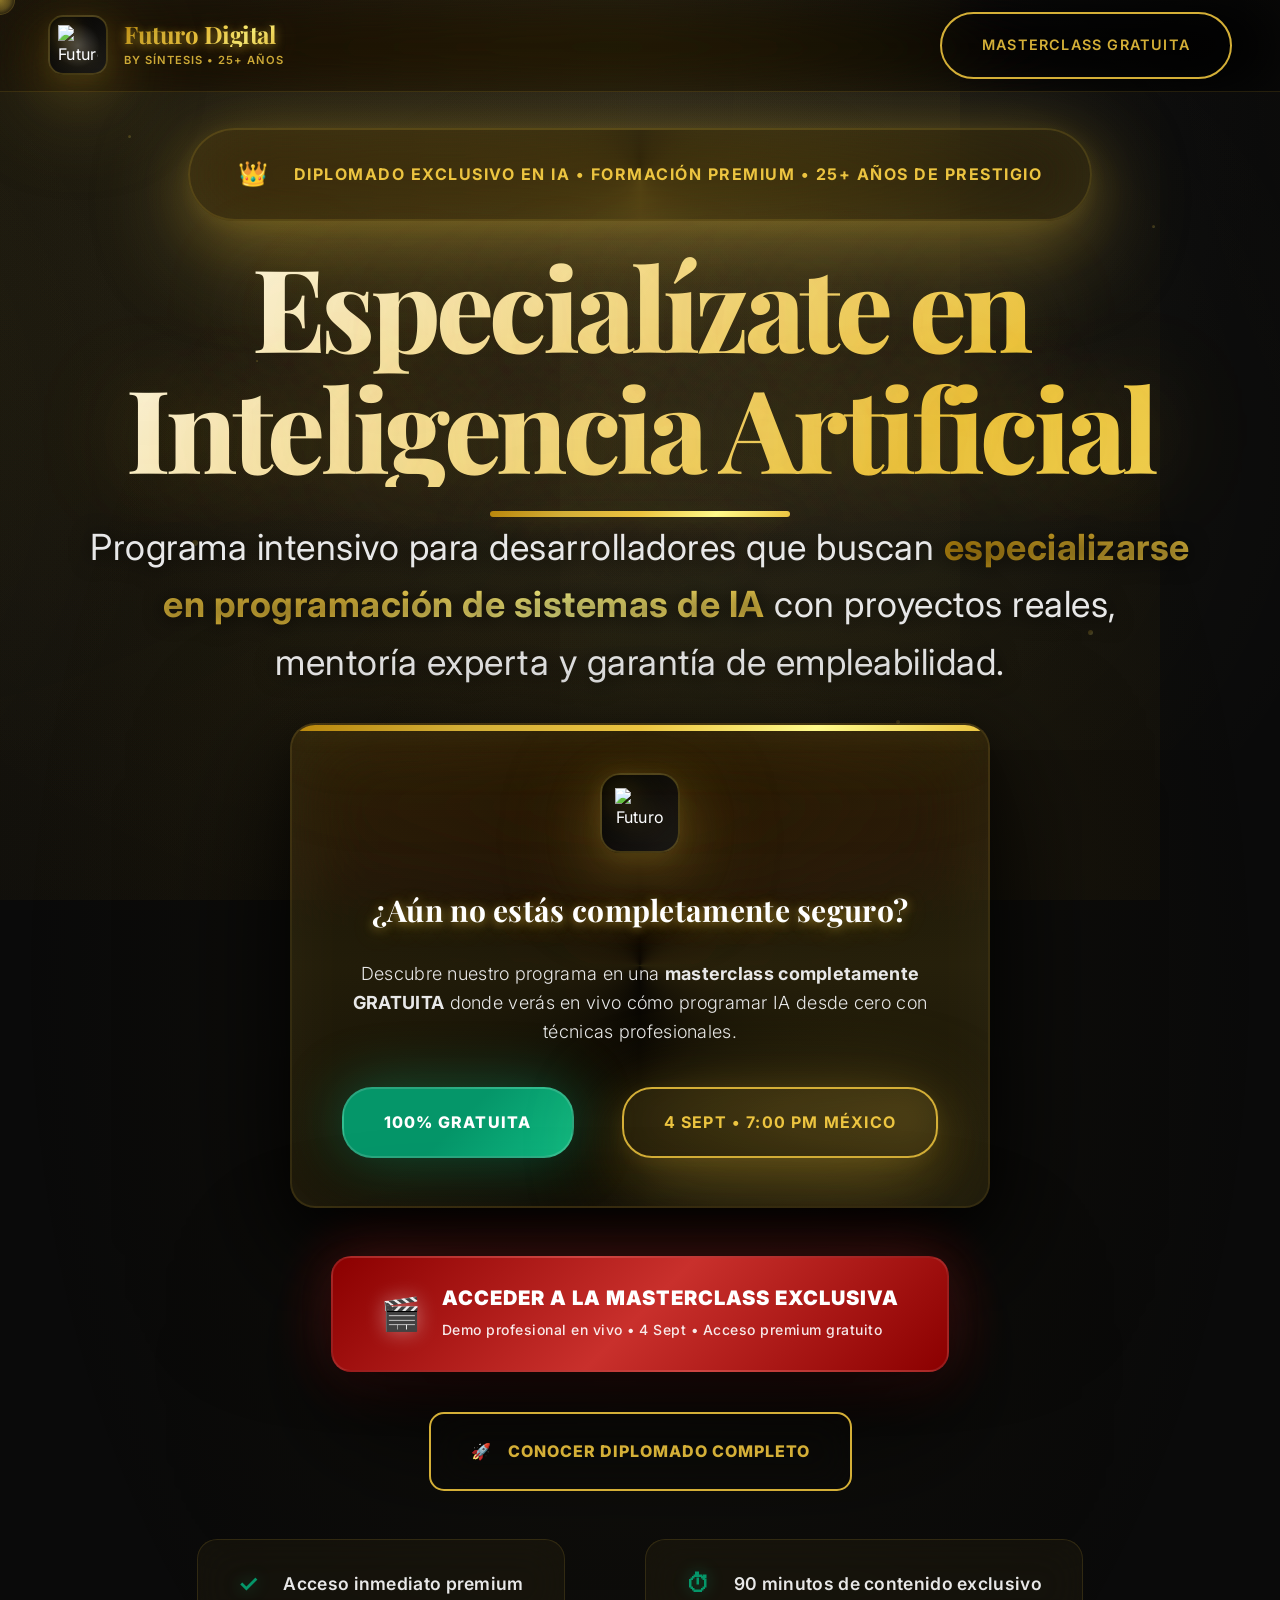
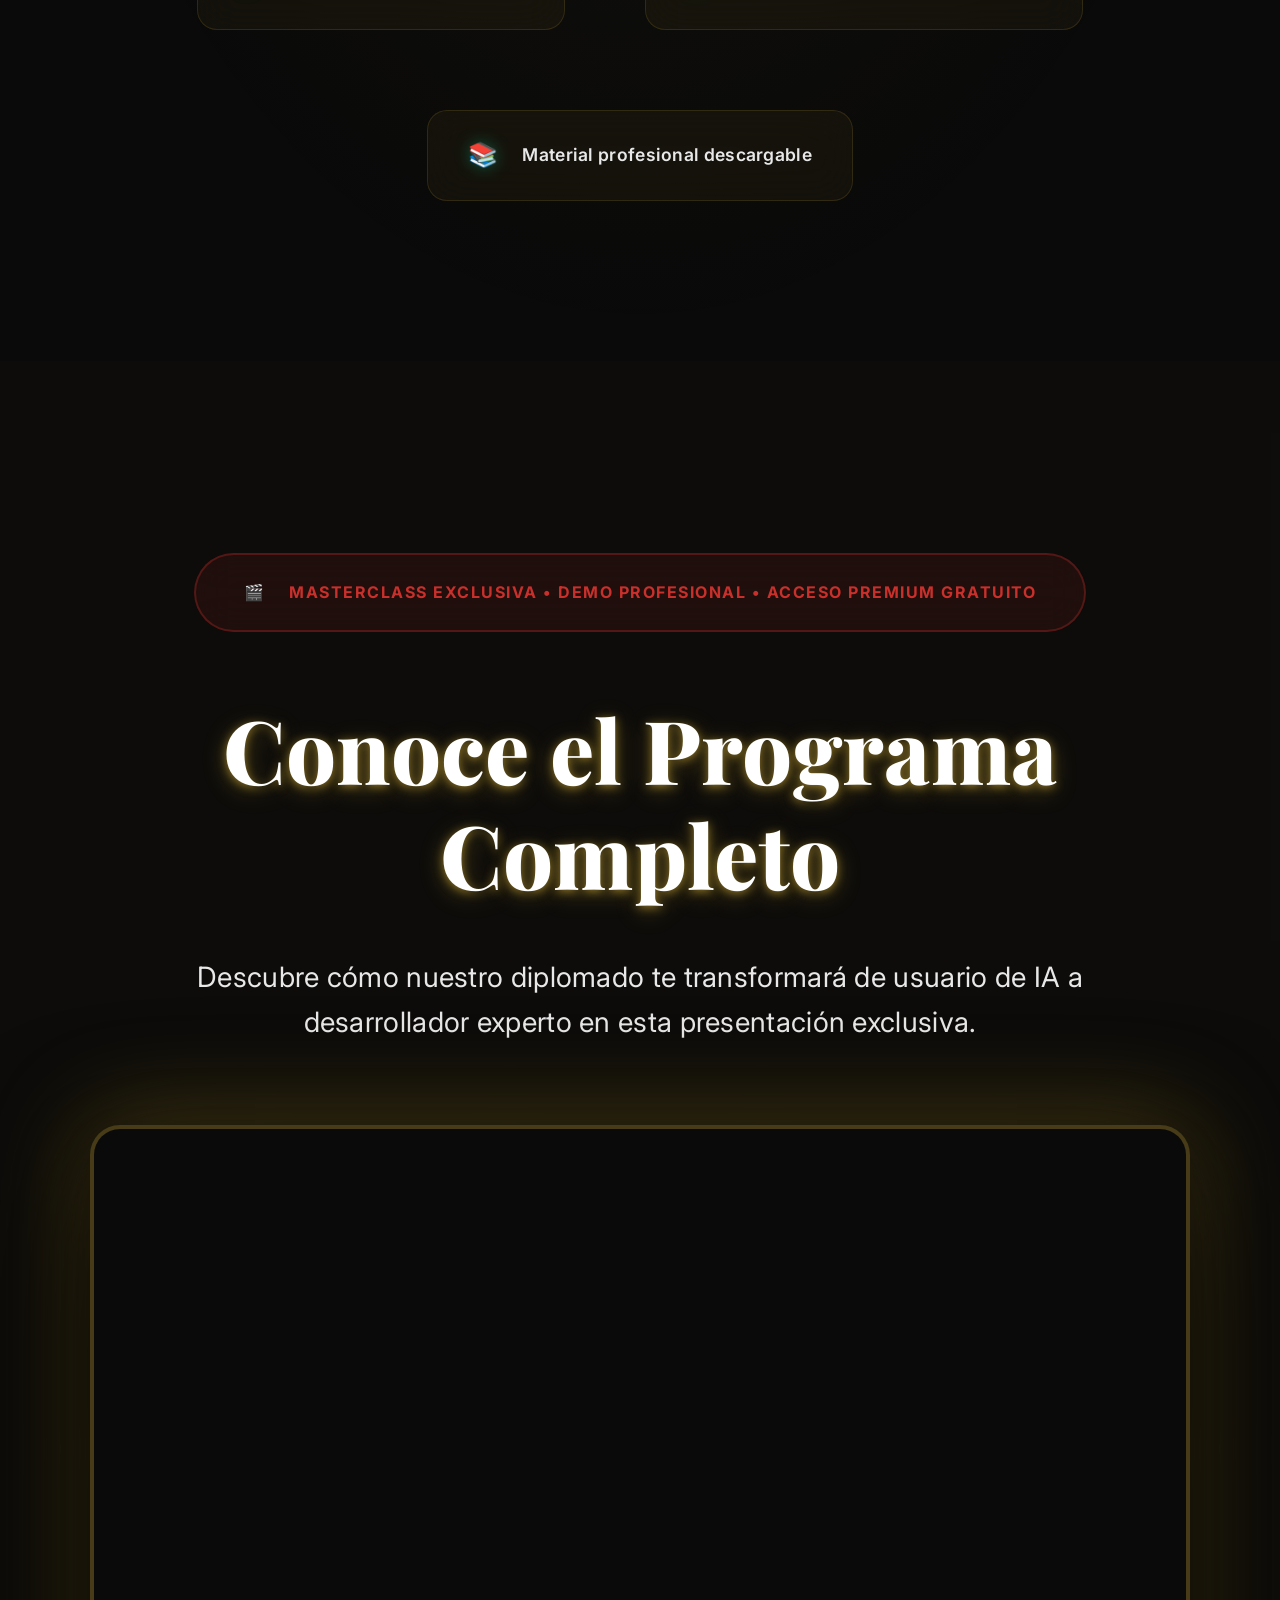
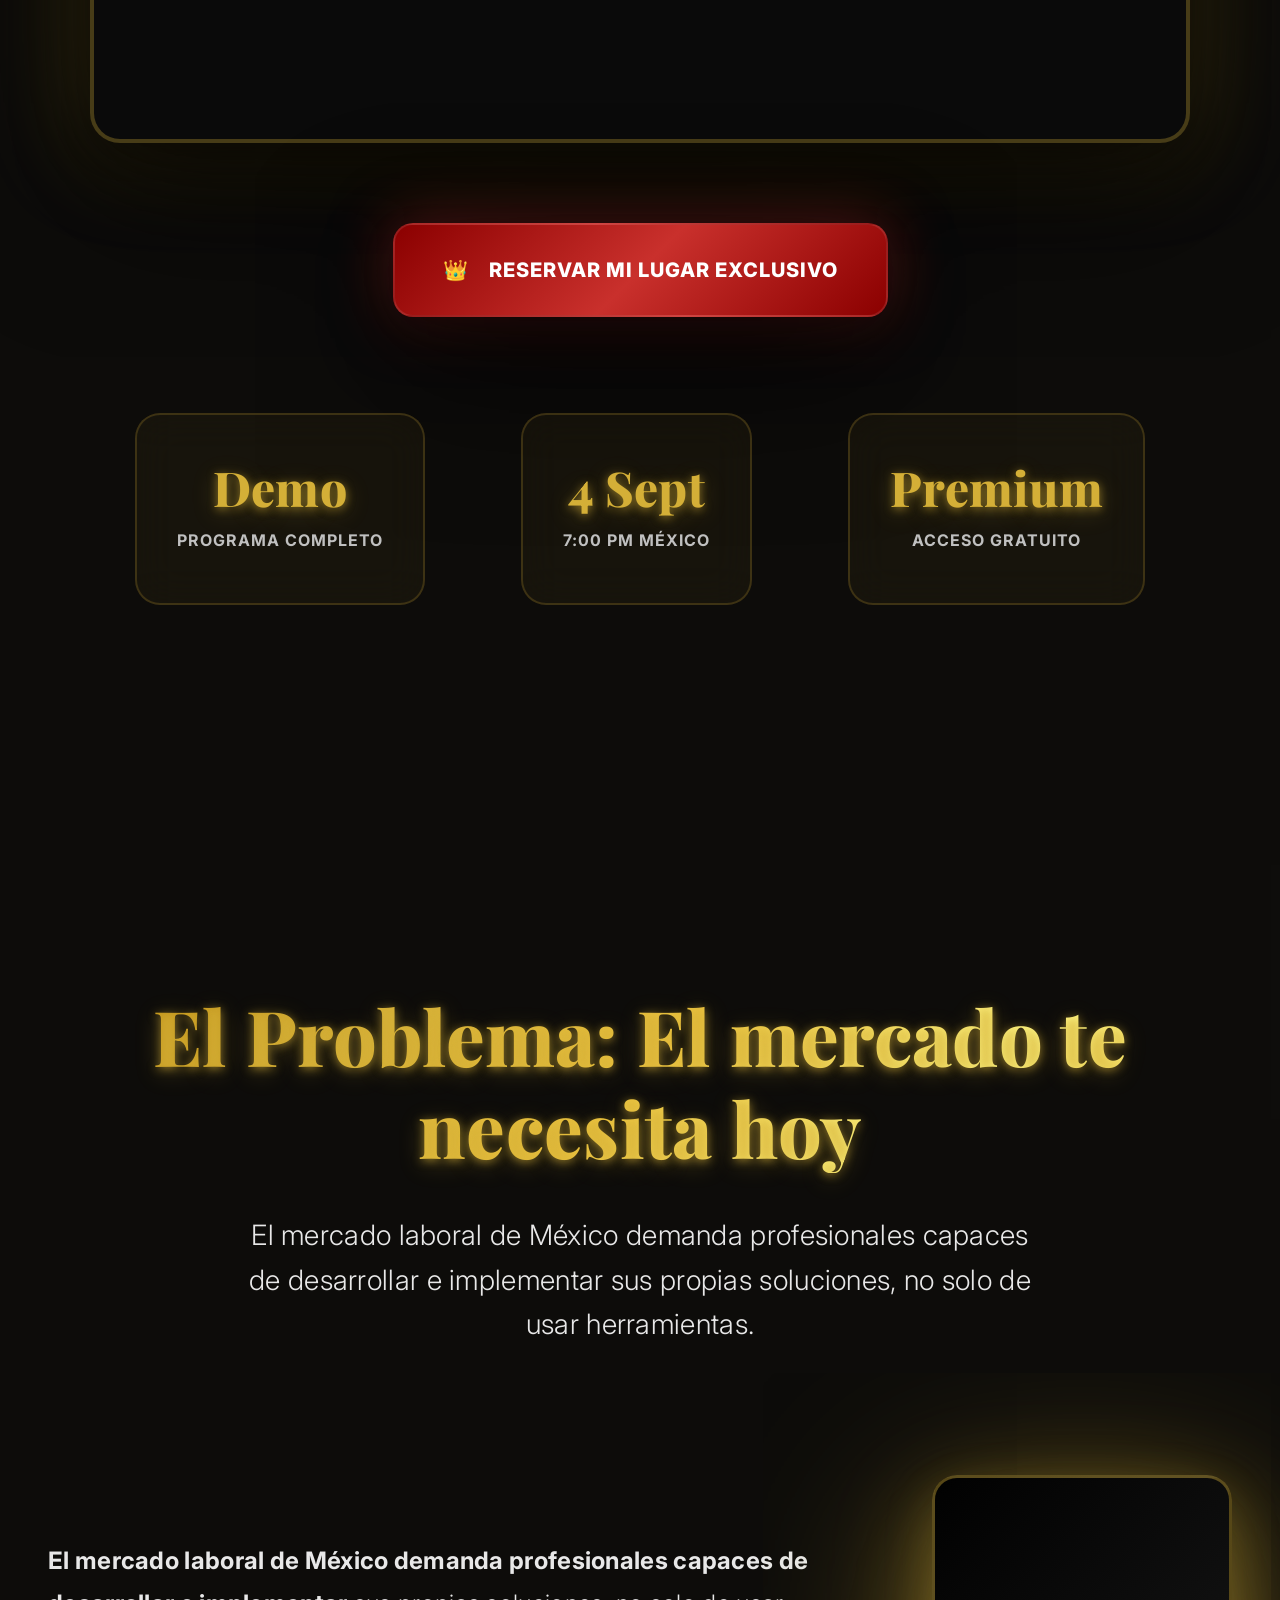
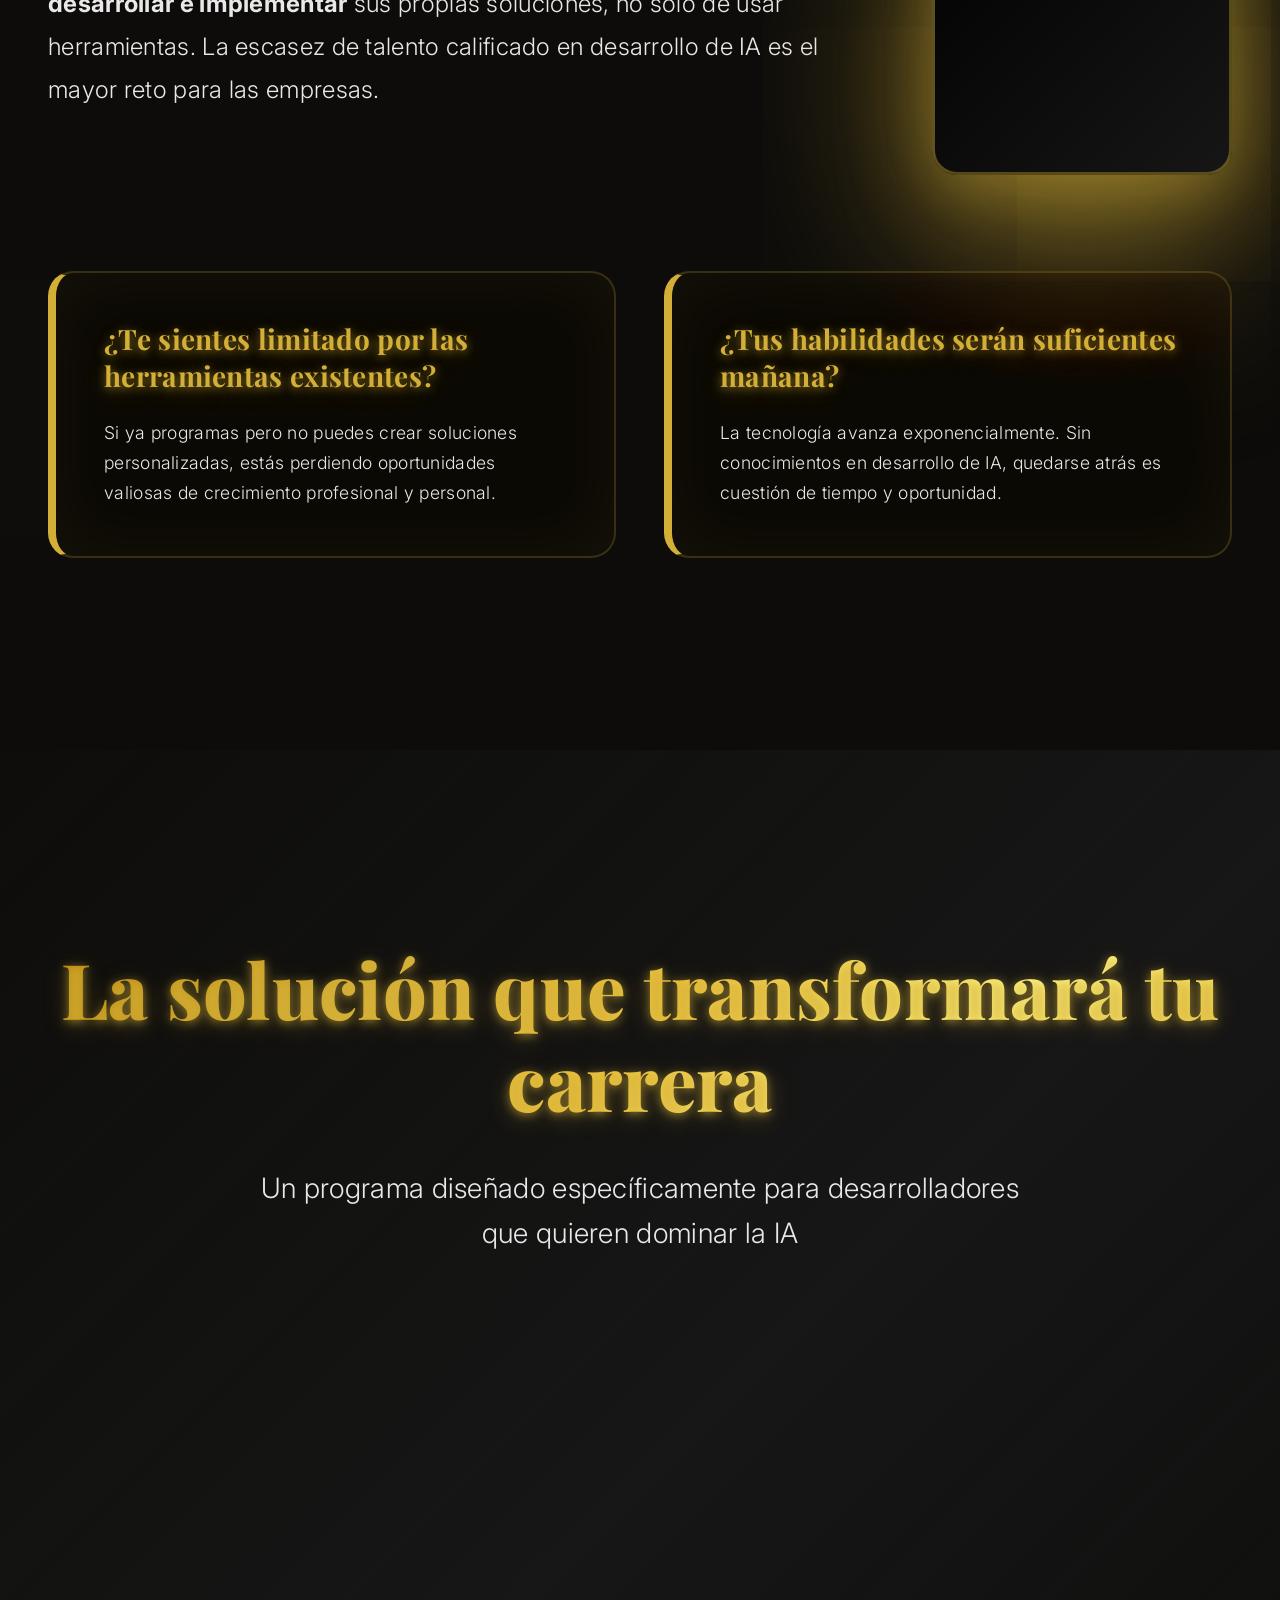
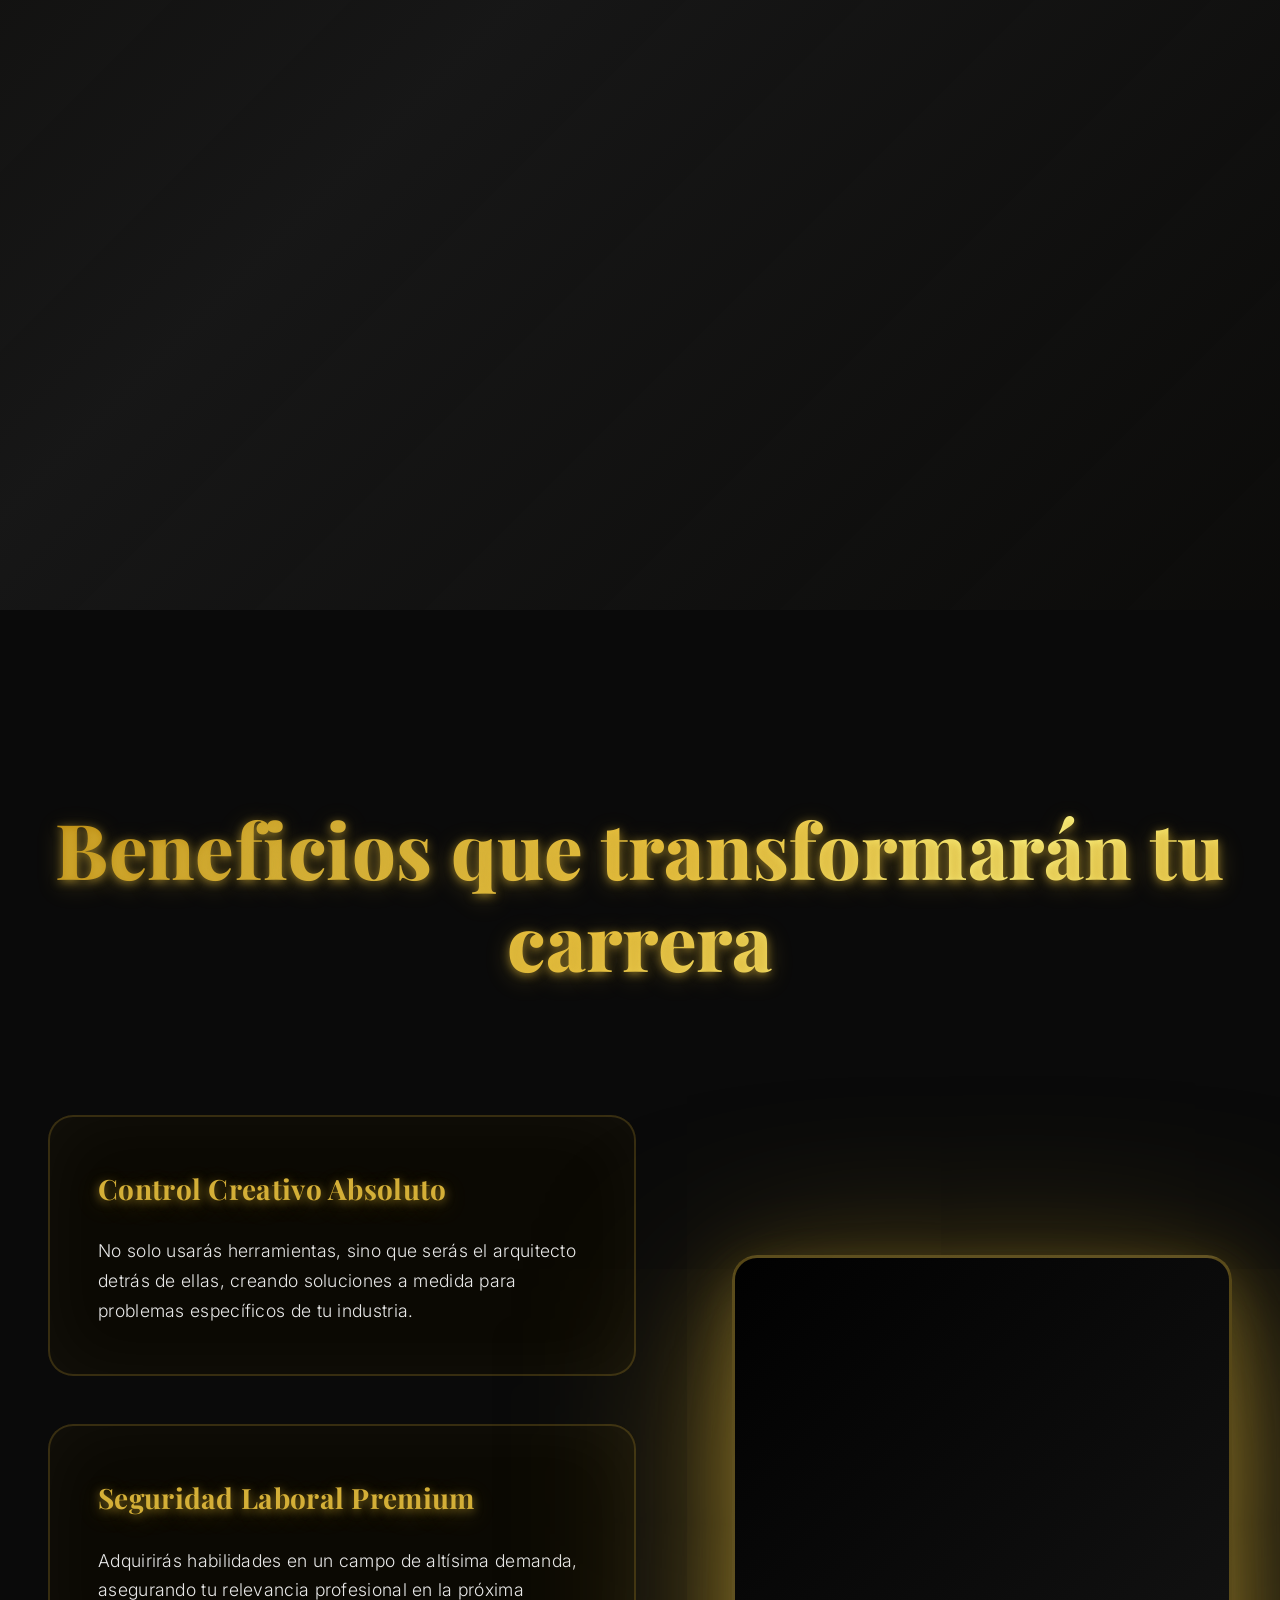
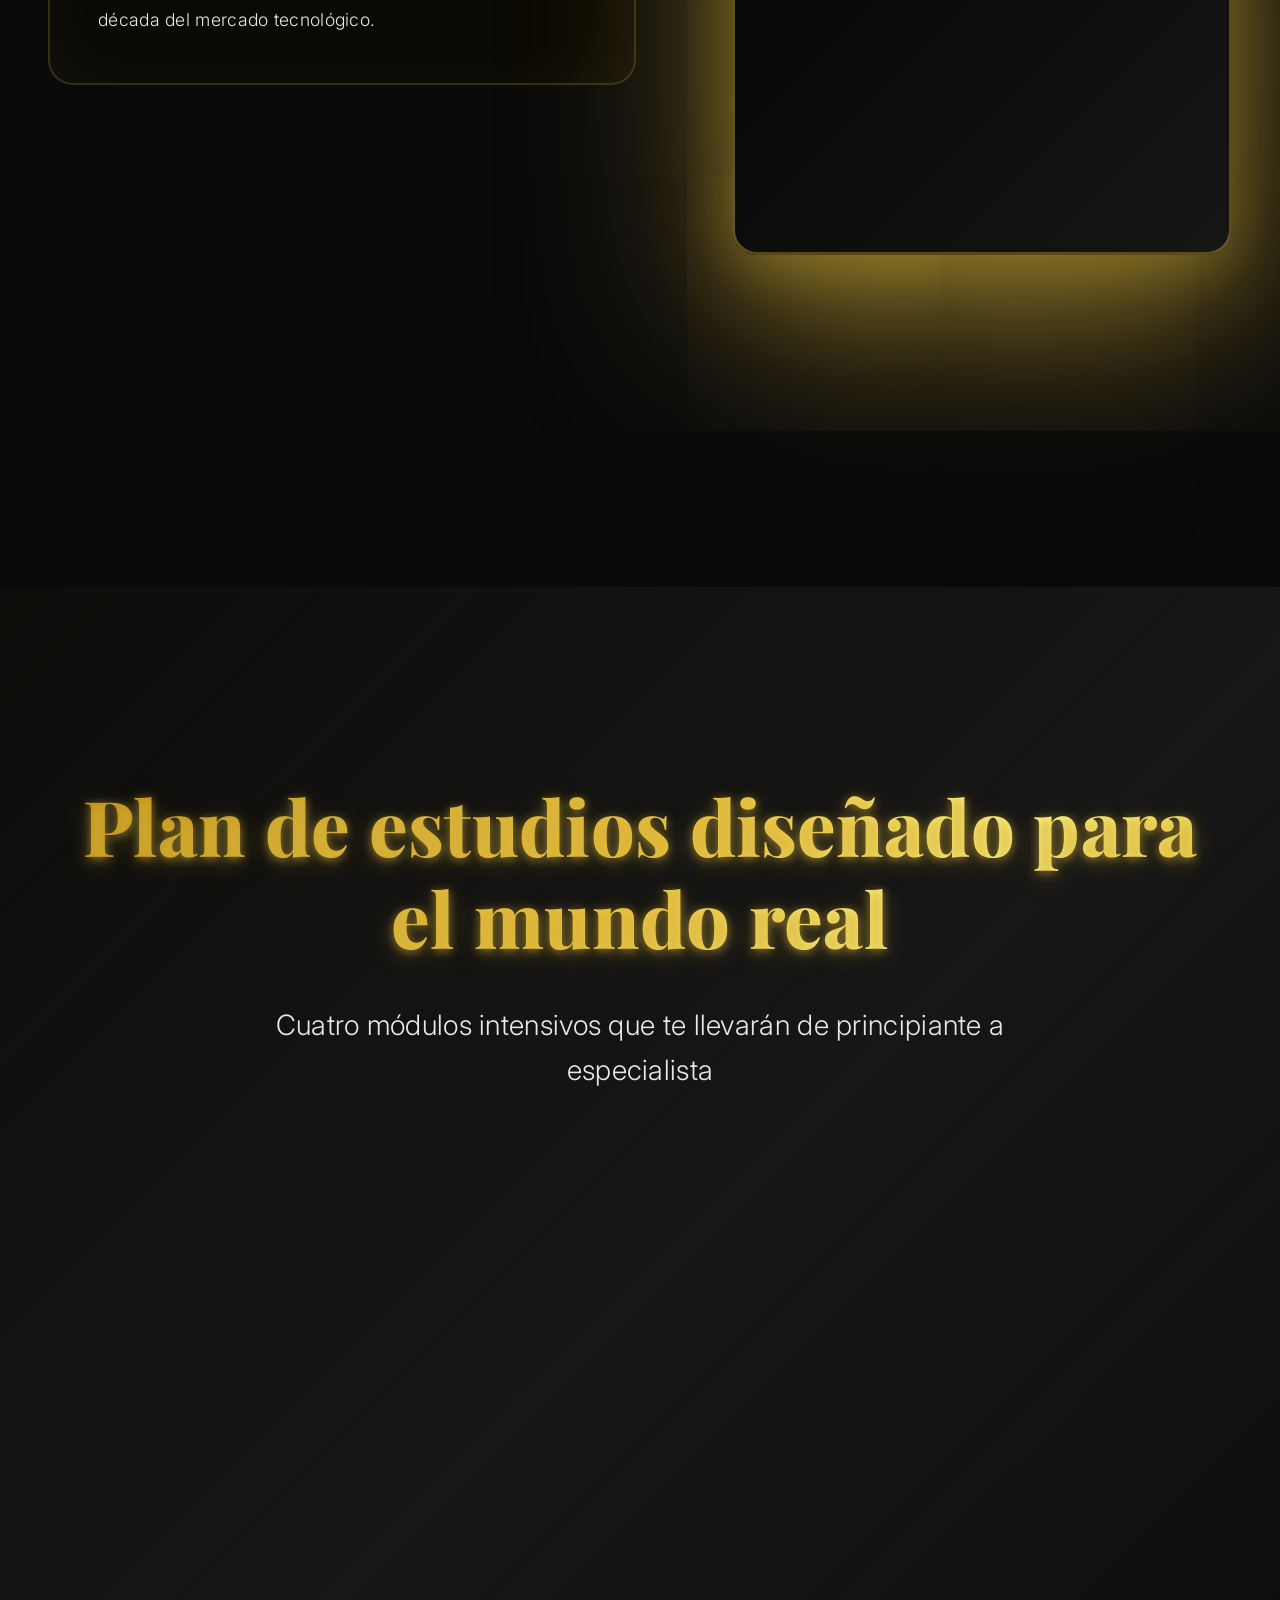
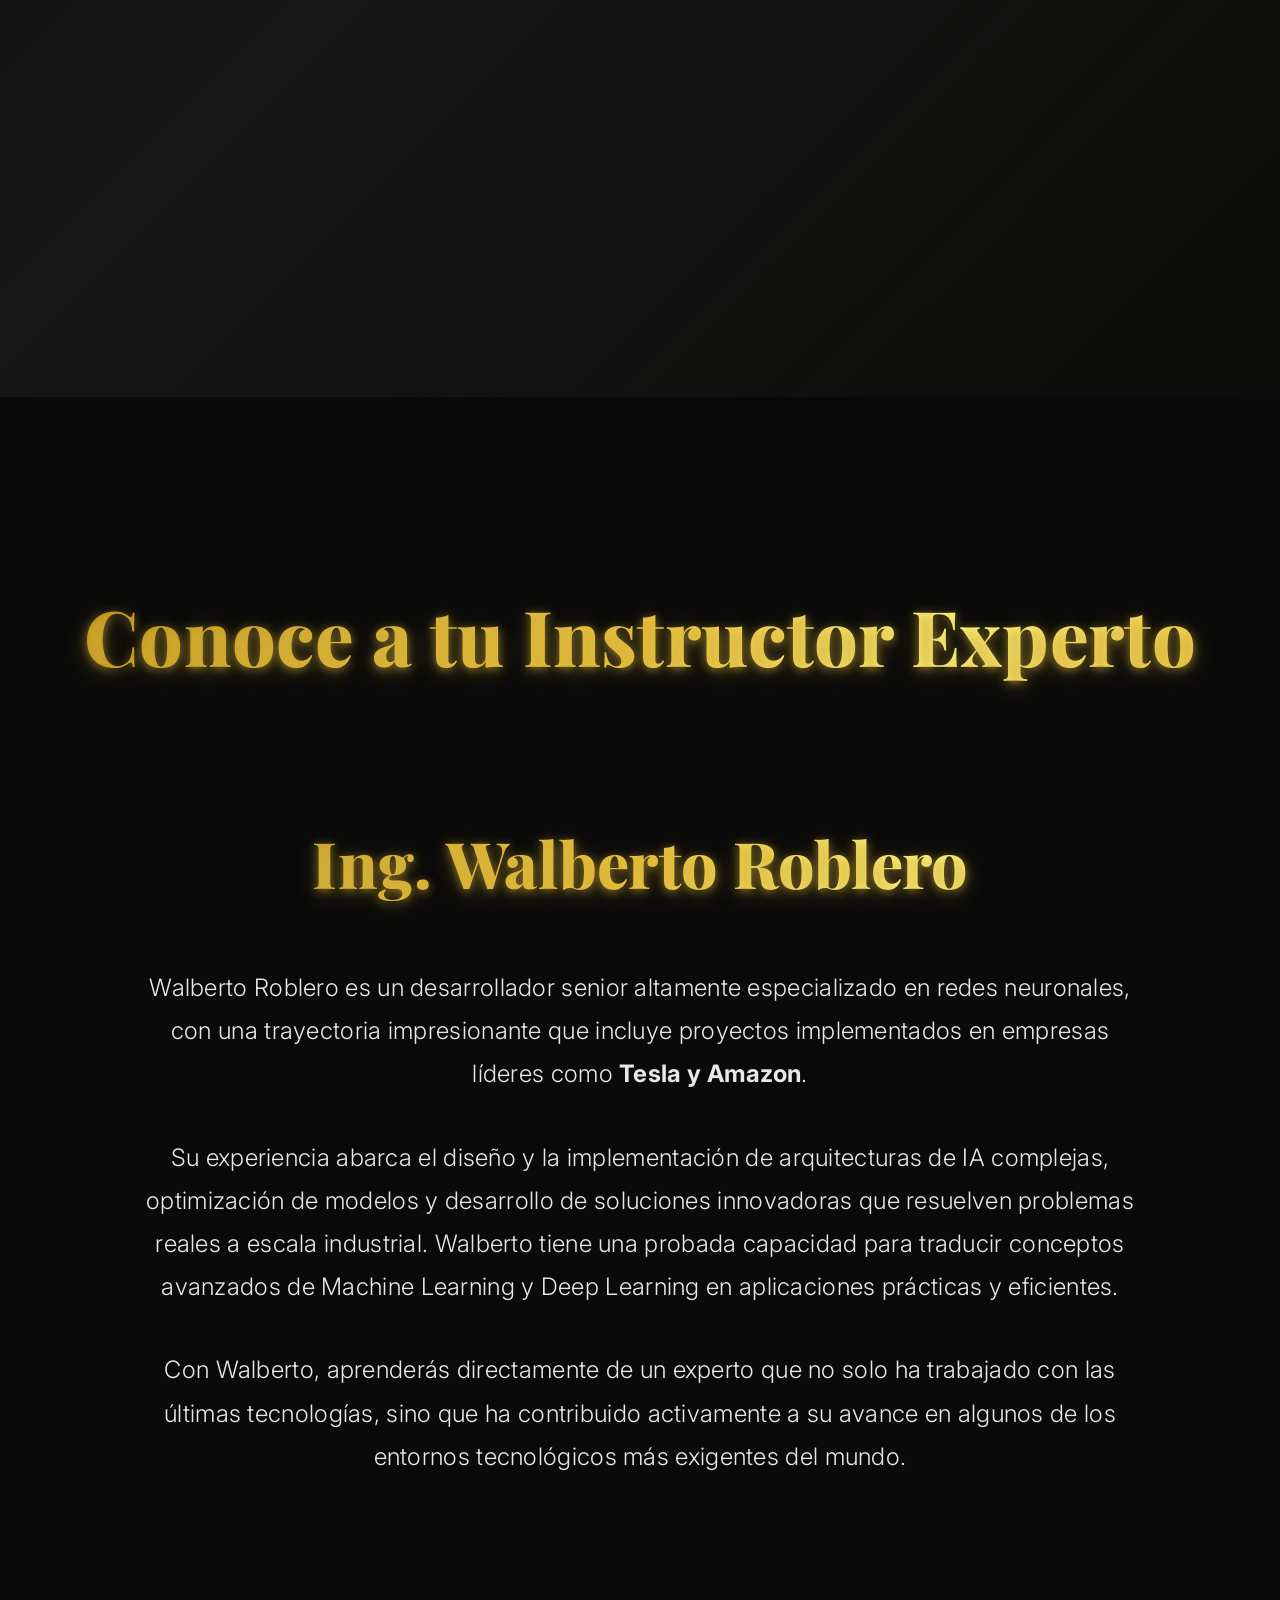
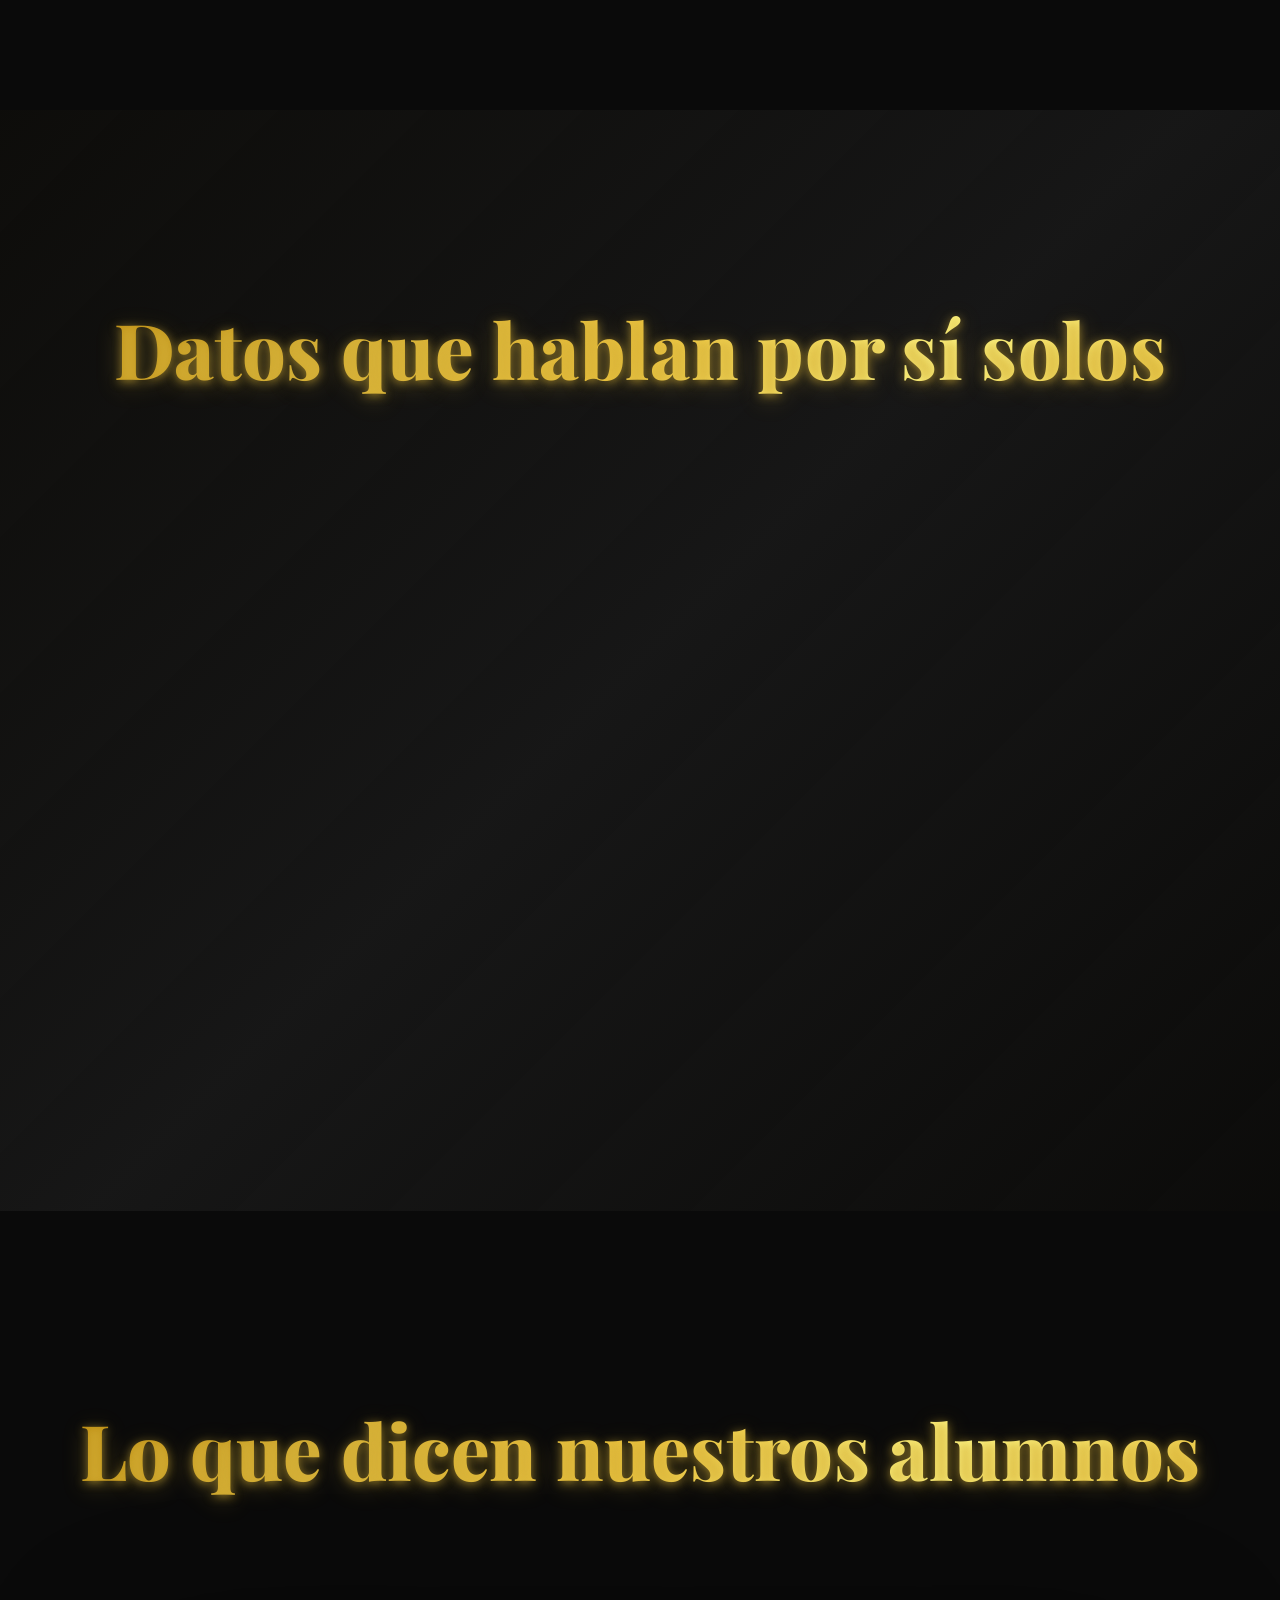
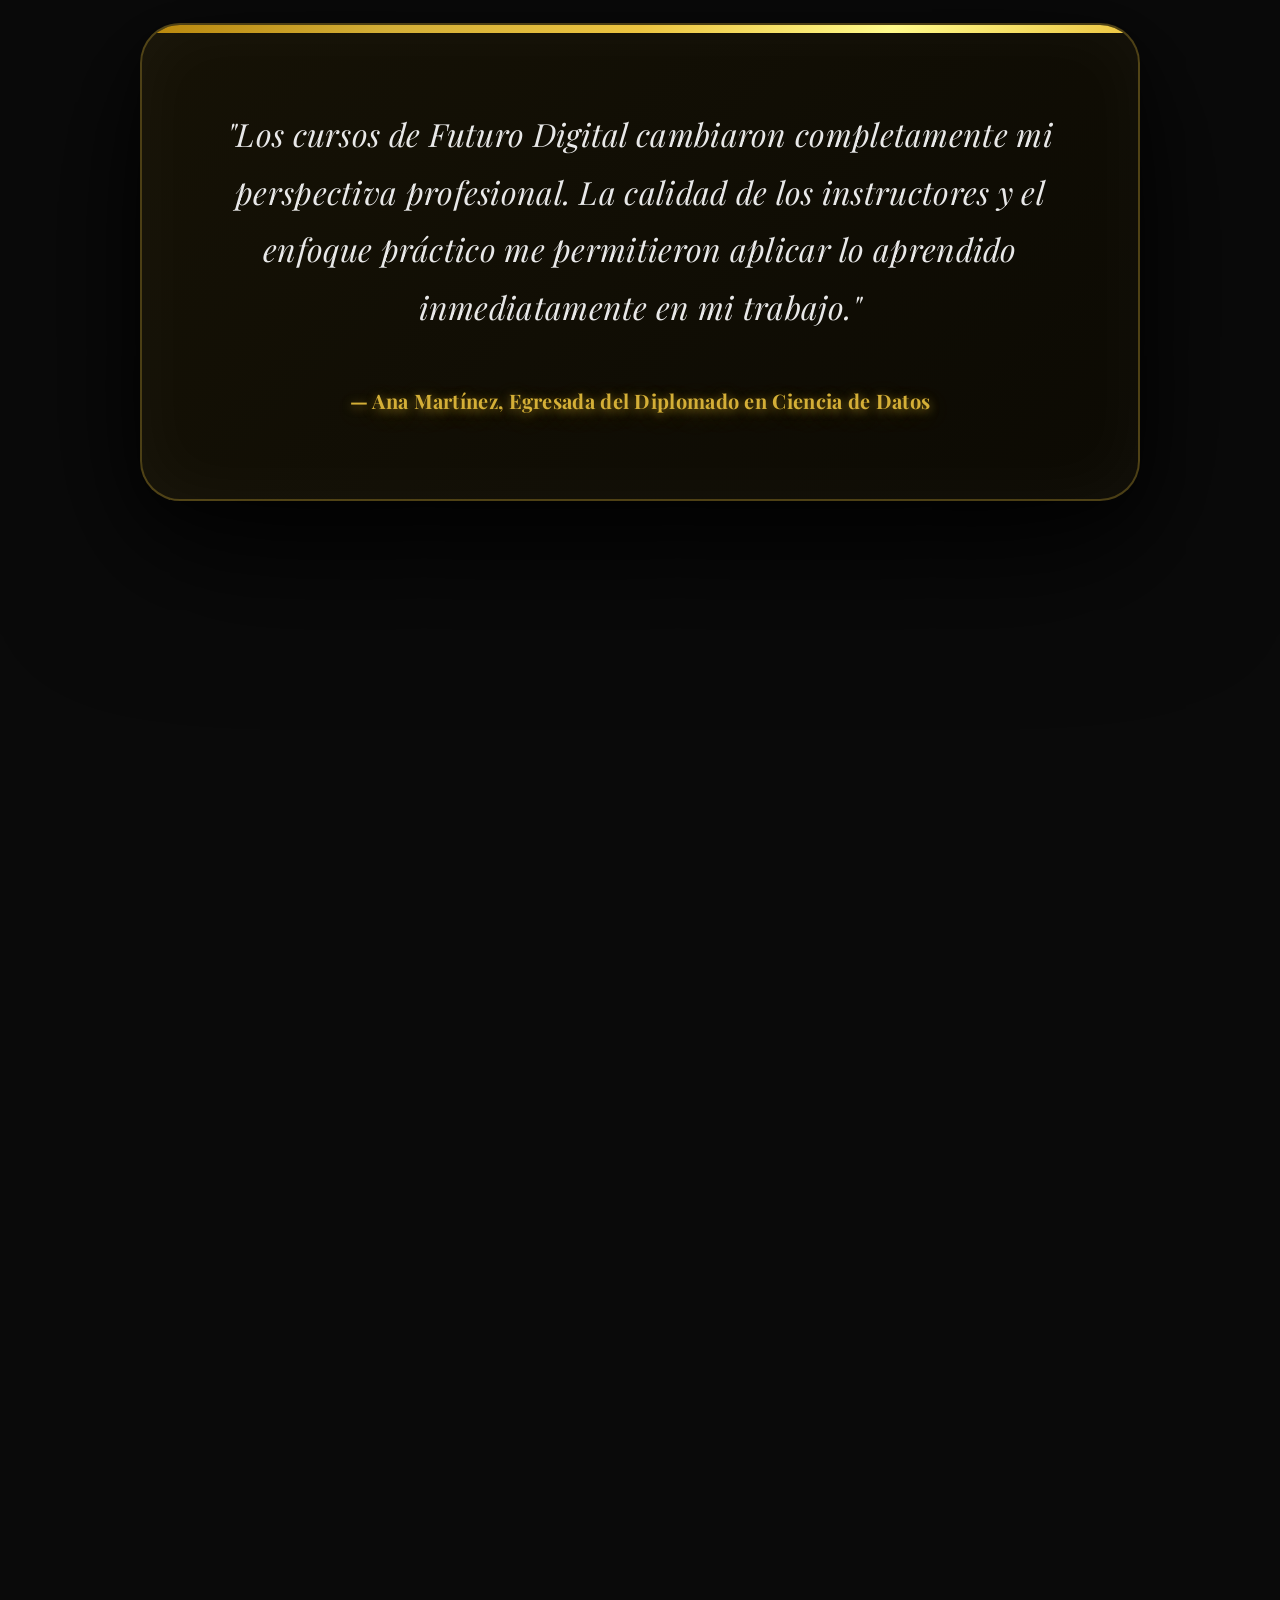
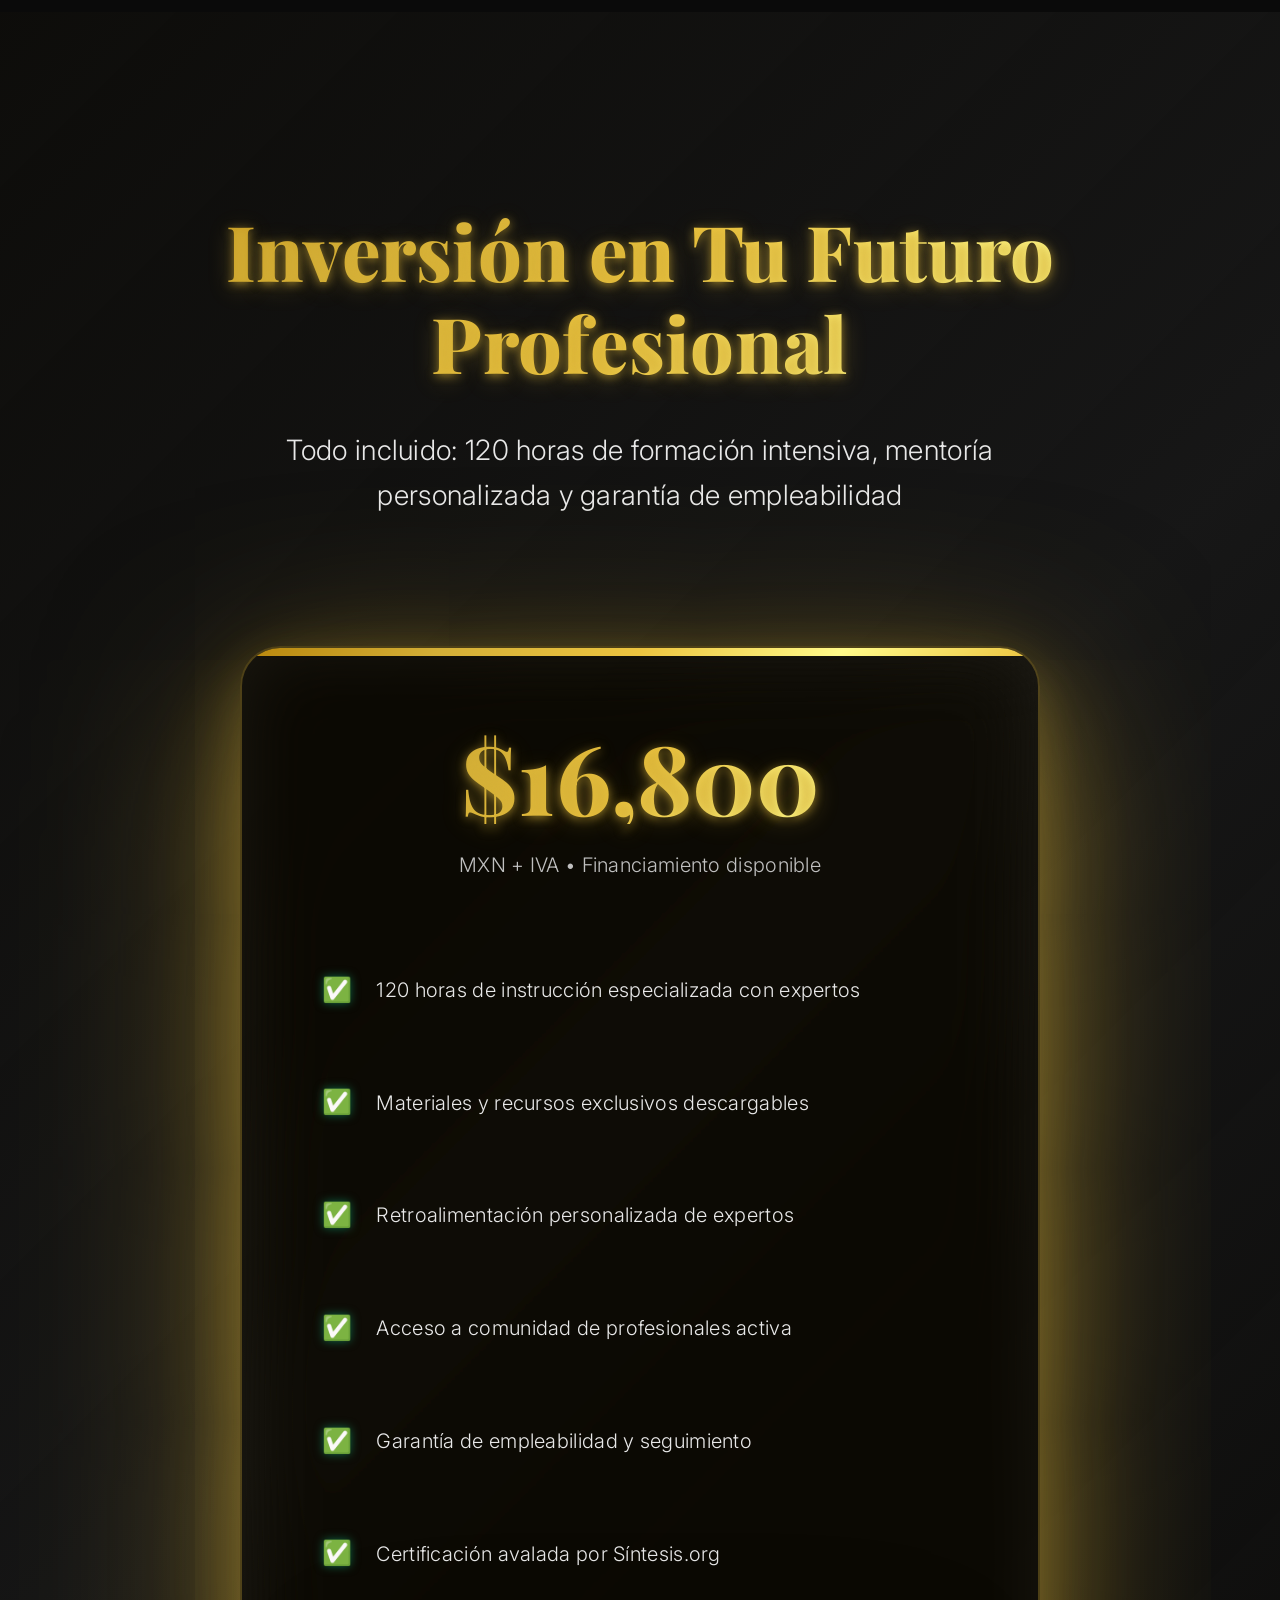
==== commit f4c78860: "Update index.html" ====
--- a/index.html
+++ b/index.html
@@ -51,6 +51,28 @@
             --glass-divine: blur(60px) saturate(250%) brightness(120%) contrast(130%);
         }
 
+        /* SCROLLBAR DIVINE */
+        ::-webkit-scrollbar {
+            width: 14px;
+        }
+
+        ::-webkit-scrollbar-track {
+            background: var(--black-luxury);
+            border-radius: 15px;
+        }
+
+        ::-webkit-scrollbar-thumb {
+            background: var(--gradient-royal-gold);
+            border-radius: 15px;
+            border: 3px solid var(--black-luxury);
+            box-shadow: var(--shadow-royal);
+        }
+
+        ::-webkit-scrollbar-thumb:hover {
+            background: linear-gradient(180deg, var(--gold-light), var(--gold-bright), var(--primary-gold));
+            box-shadow: var(--shadow-divine);
+        }
+
         * {
             margin: 0;
             padding: 0;
@@ -181,7 +203,7 @@
             border-bottom: 1px solid rgba(212, 175, 55, 0.15);
             z-index: 2000;
             padding: 0.75rem 0;
-            transition: all 0.6s cubic-bezier(0.23, 1, 0.32, 1);
+            transition: all 0.6s cubic-bezier(0.23, 1, 0.32, 1), transform 0.3s ease-in-out;
         }
 
         .header-luxury.scrolled {
@@ -2121,7 +2143,136 @@
             }
         }
 
-        /* SCROLLBAR DIVINE */
+        /* MOBILE FIRST OPTIMIZATIONS */
+        @media (max-width: 480px) {
+            .header-luxury {
+                padding: 0.5rem 0;
+            }
+
+            .hero-title-divine {
+                font-size: clamp(2.2rem, 14vw, 3.5rem);
+                text-align: center;
+                line-height: 1.1;
+            }
+
+            .hero-subtitle-luxury {
+                font-size: clamp(1rem, 5.5vw, 1.2rem);
+                text-align: center;
+                line-height: 1.4;
+            }
+
+            .prestige-badge {
+                padding: 0.75rem 1rem;
+                font-size: 0.7rem;
+                text-align: center;
+                line-height: 1.3;
+            }
+
+            .btn-divine-primary {
+                padding: 1rem 1.25rem;
+                font-size: 0.85rem;
+            }
+
+            .cta-primary-text {
+                font-size: 0.8rem;
+                text-align: center;
+            }
+
+            .cta-secondary-text {
+                font-size: 0.65rem;
+                text-align: center;
+            }
+
+            .preview-card-luxury {
+                padding: 1.5rem 1.25rem;
+            }
+
+            .section-title-luxury {
+                font-size: clamp(1.8rem, 10vw, 2.5rem);
+                text-align: center;
+            }
+
+            .nav-luxury {
+                padding: 0 1rem;
+            }
+
+            .logo-luxury {
+                gap: 0.75rem;
+            }
+
+            .brand-title {
+                font-size: 1.1rem;
+            }
+
+            .brand-subtitle {
+                font-size: 0.6rem;
+            }
+
+            .section-luxury {
+                padding: 4rem 1rem;
+            }
+
+            .hero-divine {
+                padding: 3rem 1rem 4rem;
+                padding-top: 5rem;
+            }
+
+            .form-section-luxury {
+                padding: 4rem 1rem;
+            }
+
+            .video-section-luxury {
+                padding: 4rem 1rem;
+            }
+        }
+
+        /* MEJORAS ADICIONALES PARA TOUCH */
+        @media (max-width: 768px) {
+            /* Mejorar área de toque para botones */
+            .btn-divine-primary,
+            .btn-secondary-luxury,
+            .btn-video-cta-luxury,
+            .btn-form-luxury,
+            .btn-nav-luxury {
+                position: relative;
+                overflow: hidden;
+                -webkit-tap-highlight-color: rgba(212, 175, 55, 0.1);
+            }
+
+            /* Efectos táctiles mejorados */
+            .btn-divine-primary:active,
+            .btn-secondary-luxury:active,
+            .btn-video-cta-luxury:active,
+            .btn-form-luxury:active {
+                transform: scale(0.98) !important;
+                transition: transform 0.1s ease;
+            }
+
+            /* Optimizar video para móvil */
+            .video-player-luxury {
+                margin-bottom: 2rem;
+                box-shadow: 0 10px 40px rgba(0, 0, 0, 0.3);
+            }
+
+            /* Mejorar legibilidad de texto */
+            body {
+                -webkit-text-size-adjust: 100%;
+                font-size: 16px;
+            }
+
+            /* Optimizar inputs para móvil */
+            .form-input-luxury {
+                -webkit-appearance: none;
+                appearance: none;
+                border-radius: 12px;
+                font-size: 16px; /* Evita zoom automático en iOS */
+            }
+
+            .form-input-luxury:focus {
+                transform: none;
+                box-shadow: 0 0 0 3px rgba(212, 175, 55, 0.2);
+            }
+        }
         ::-webkit-scrollbar {
             width: 14px;
         }
@@ -2644,20 +2795,38 @@
     </footer>
 
     <script>
-        // Header scroll effect divine luxury
+        // Header scroll effect divine luxury - OPTIMIZADO PARA MÓVIL
         let lastScrollY = window.scrollY;
+        let ticking = false;
         
-        window.addEventListener('scroll', () => {
+        function updateHeader() {
             const header = document.getElementById('header');
             const currentScrollY = window.scrollY;
             
-            if (currentScrollY > 100) {
+            if (currentScrollY > 50) {
                 header.classList.add('scrolled');
             } else {
                 header.classList.remove('scrolled');
             }
             
+            // En móvil, ocultar header al hacer scroll hacia abajo
+            if (window.innerWidth <= 768) {
+                if (currentScrollY > lastScrollY && currentScrollY > 200) {
+                    header.style.transform = 'translateY(-100%)';
+                } else {
+                    header.style.transform = 'translateY(0)';
+                }
+            }
+            
             lastScrollY = currentScrollY;
+            ticking = false;
+        }
+        
+        window.addEventListener('scroll', () => {
+            if (!ticking) {
+                requestAnimationFrame(updateHeader);
+                ticking = true;
+            }
         }, { passive: true });
 
         // Intersection Observer luxury
@@ -2843,10 +3012,35 @@
         if (window.innerWidth <= 768) {
             document.documentElement.style.setProperty('--animation-duration', '0.4s');
             
-            // Reducir efectos en móviles
+            // Reducir efectos en móviles para mejor rendimiento
             document.querySelectorAll('.luxury-particle').forEach(particle => {
                 particle.style.display = 'none';
             });
+
+            // Optimizar parallax para móviles
+            document.querySelectorAll('.royal-mesh, .luxury-grid').forEach(el => {
+                el.style.animation = 'none';
+            });
+
+            // Simplificar efectos de hover en móvil
+            const hoverElements = document.querySelectorAll('.preview-card-luxury, .prestige-item, .problem-card-luxury, .solution-card-luxury, .benefit-item-luxury, .curriculum-card-luxury, .stat-card-luxury, .feature-item-luxury, .faq-item-luxury, .video-stat-luxury');
+            hoverElements.forEach(card => {
+                card.addEventListener('touchstart', function() {
+                    this.style.transform = 'translateY(-3px) scale(1.01)';
+                    this.style.filter = 'brightness(102%)';
+                });
+                
+                card.addEventListener('touchend', function() {
+                    this.style.transform = '';
+                    this.style.filter = '';
+                });
+            });
+
+            // Optimizar cursor para móvil
+            const existingCursor = document.querySelector('div[style*="position: fixed"]');
+            if (existingCursor) {
+                existingCursor.remove();
+            }
         }
 
         // Efectos adicionales de lujo
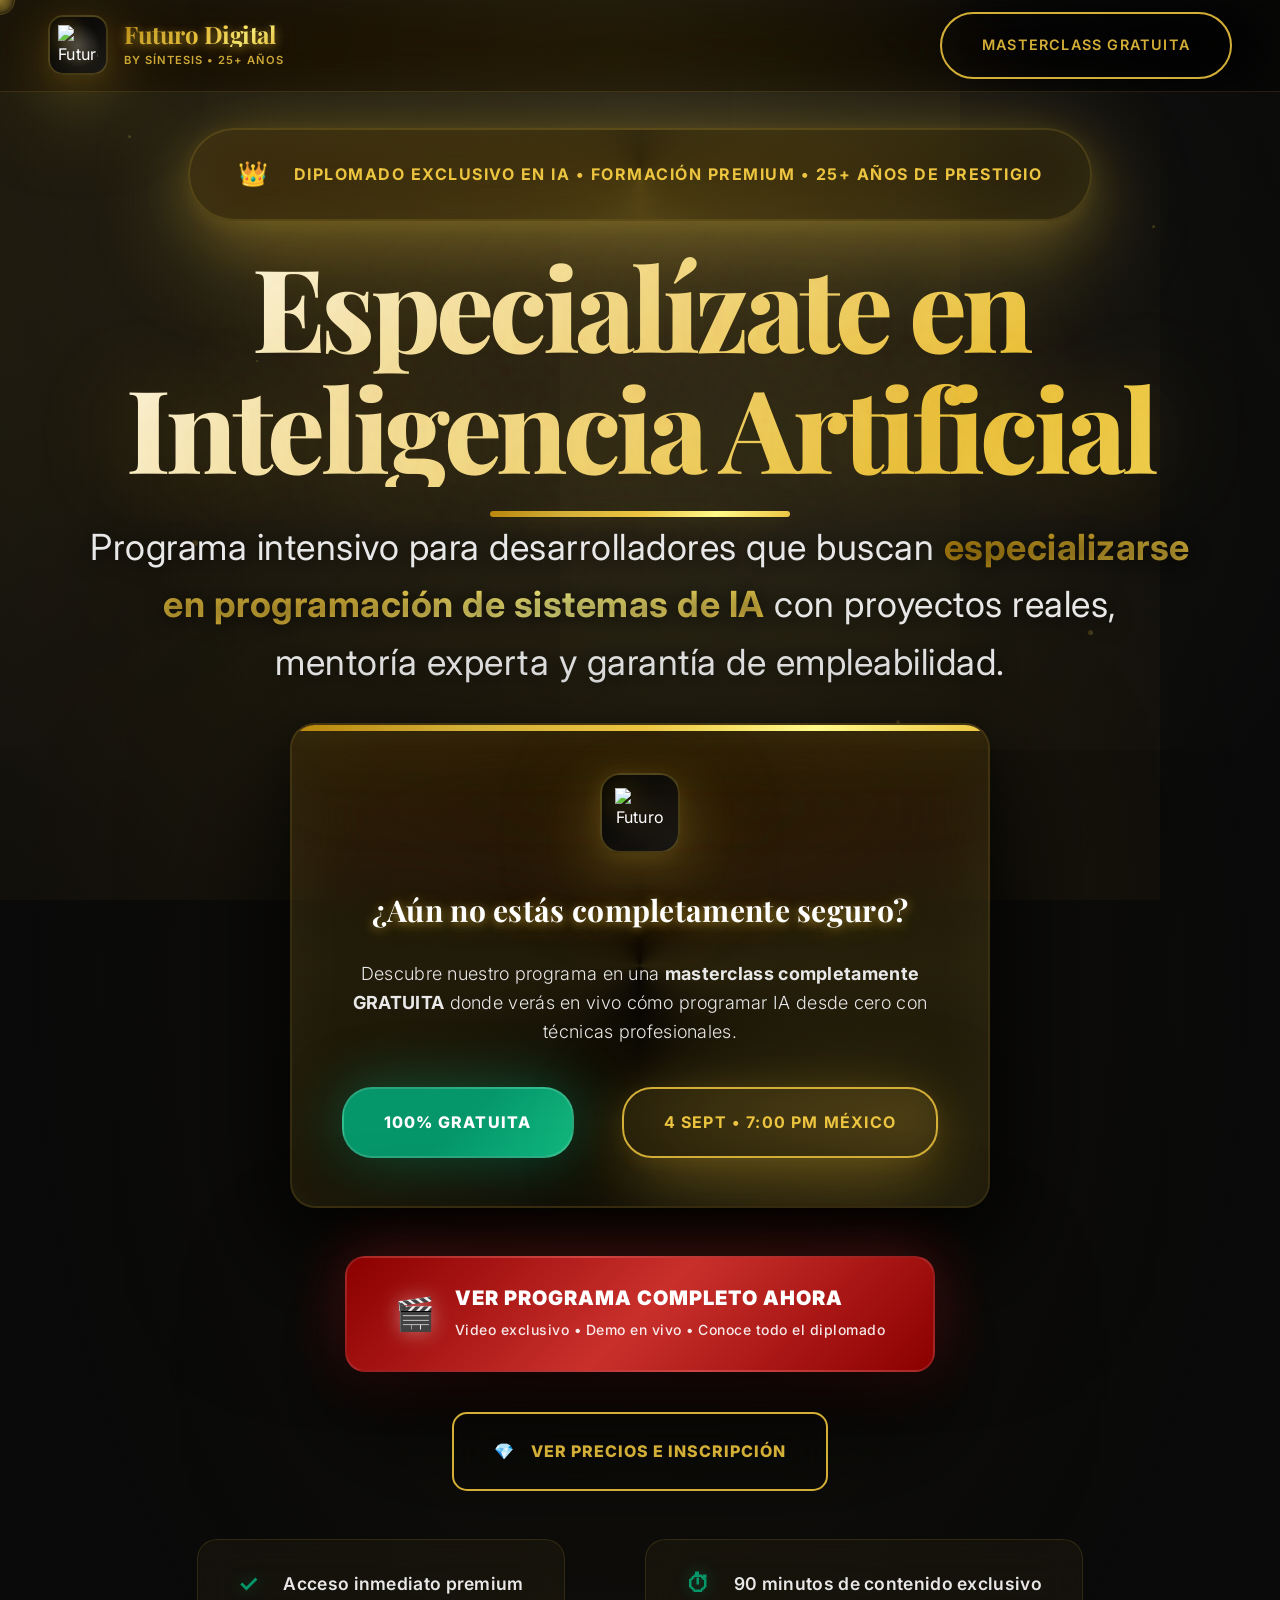
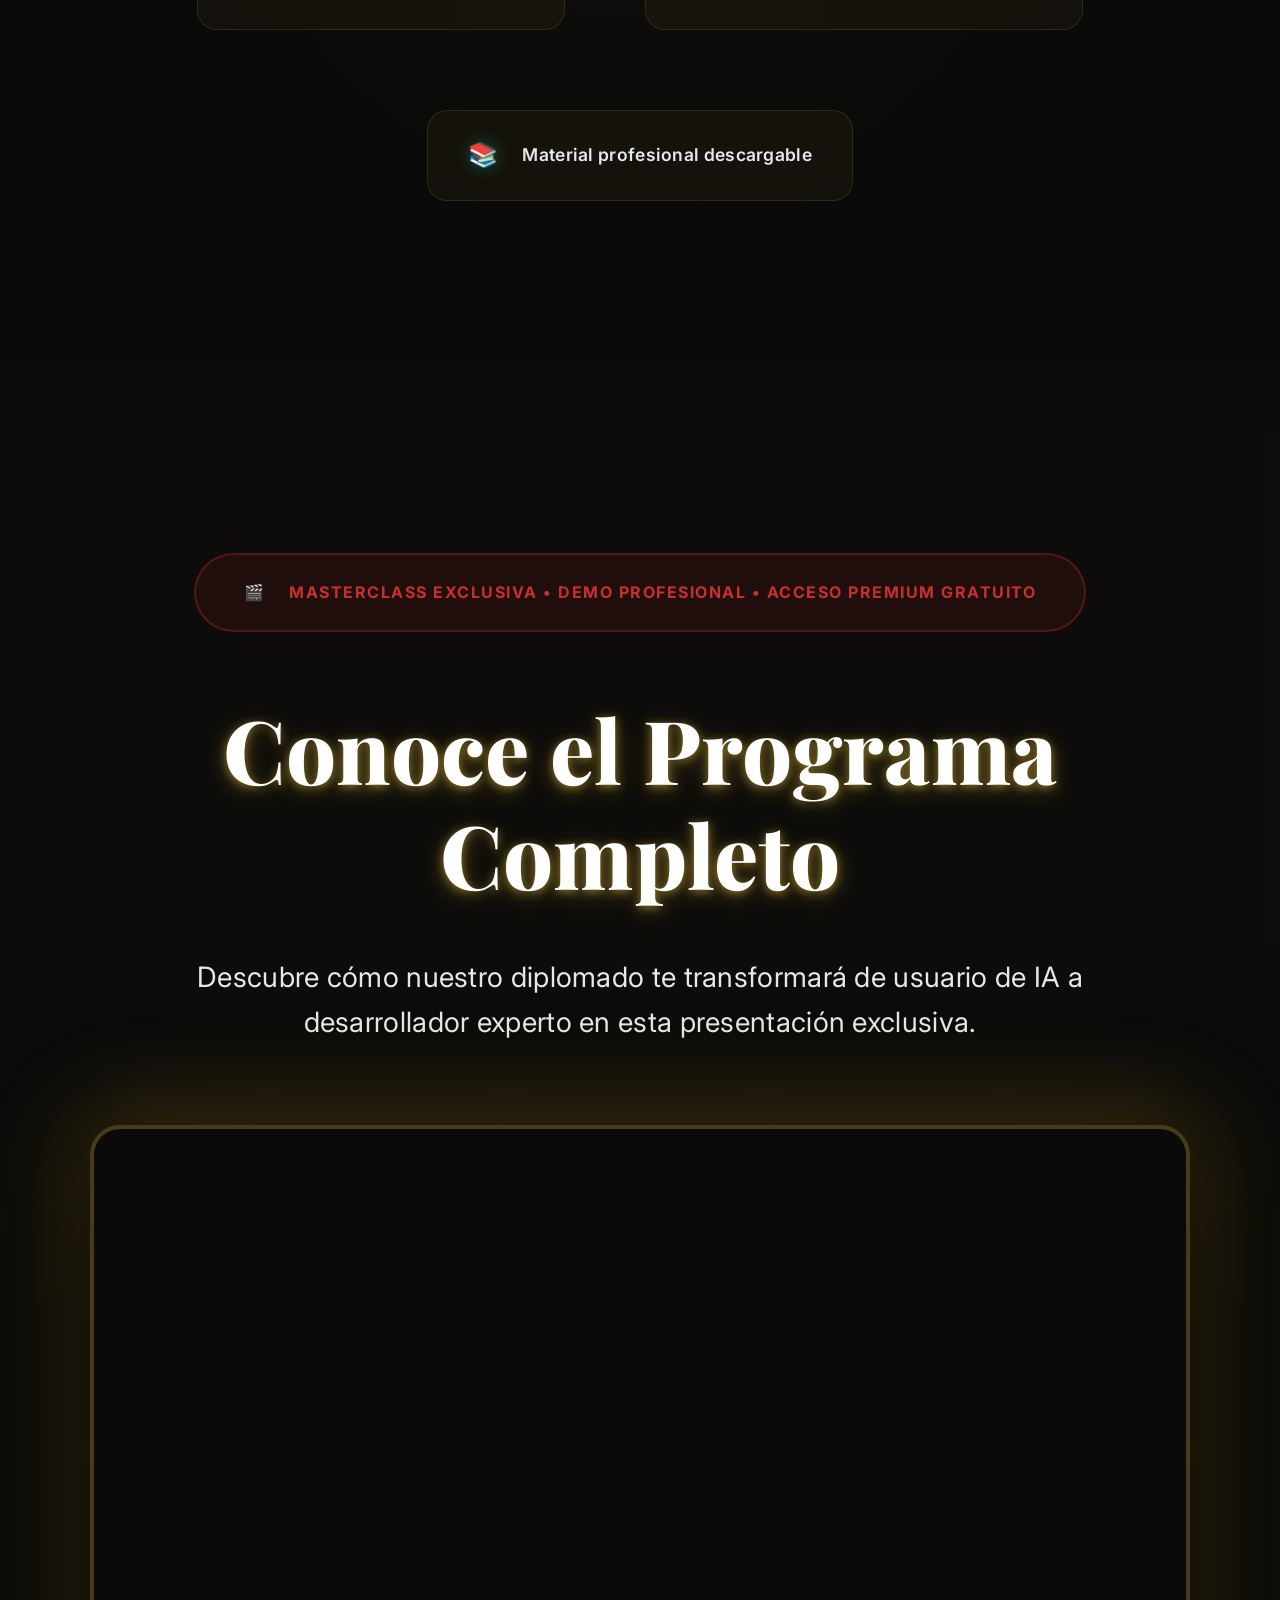
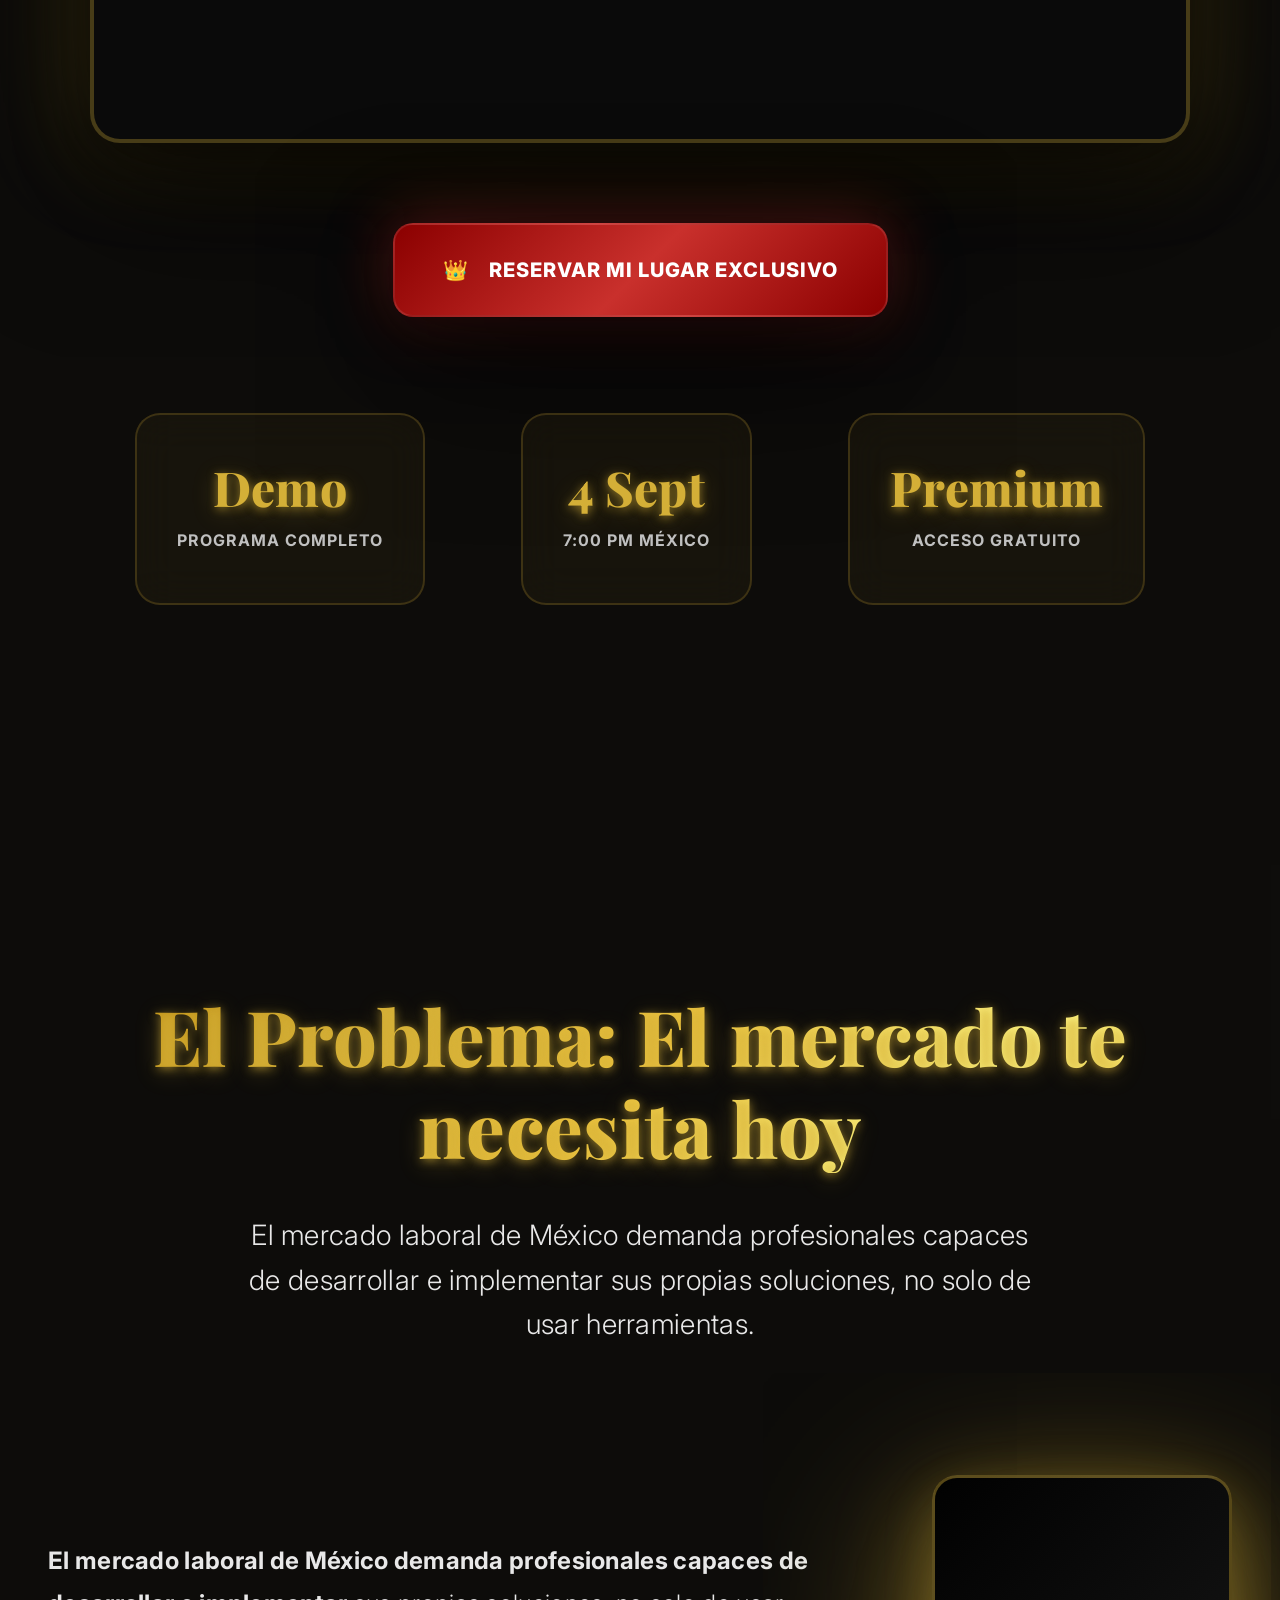
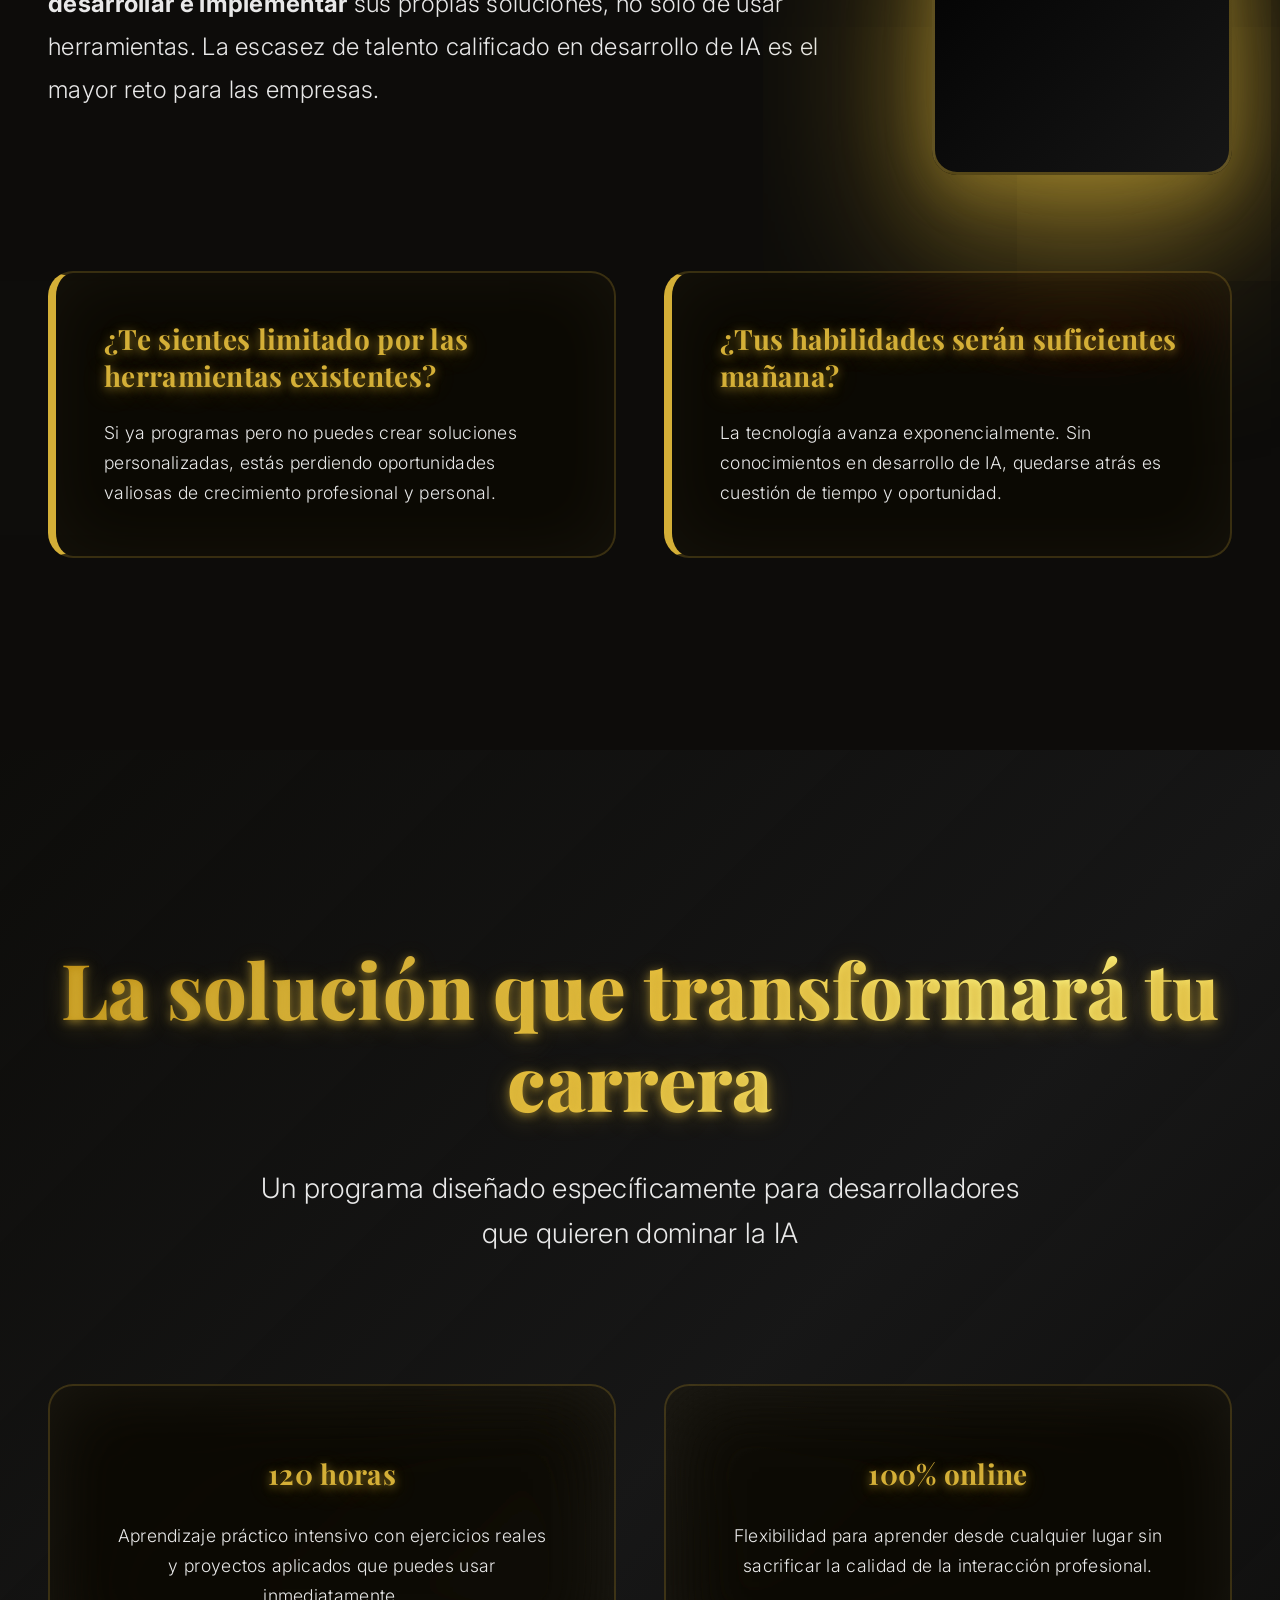
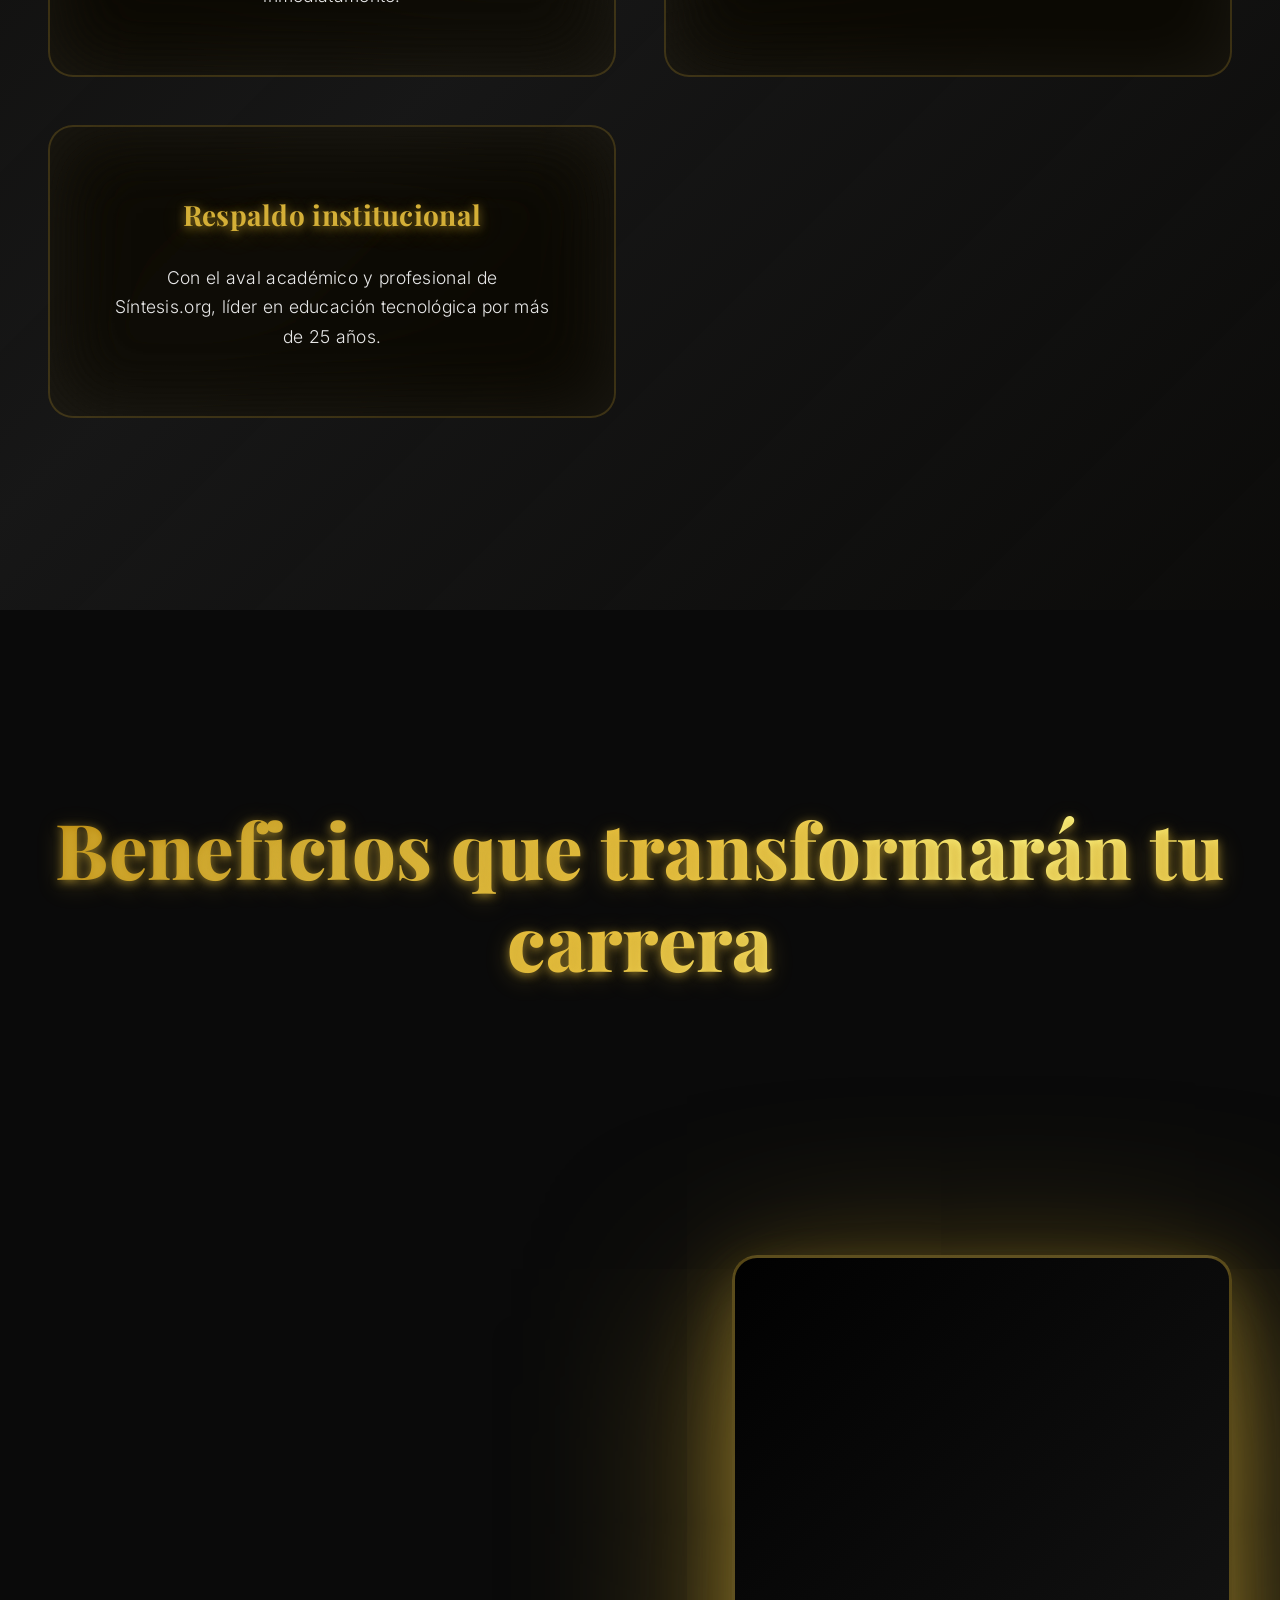
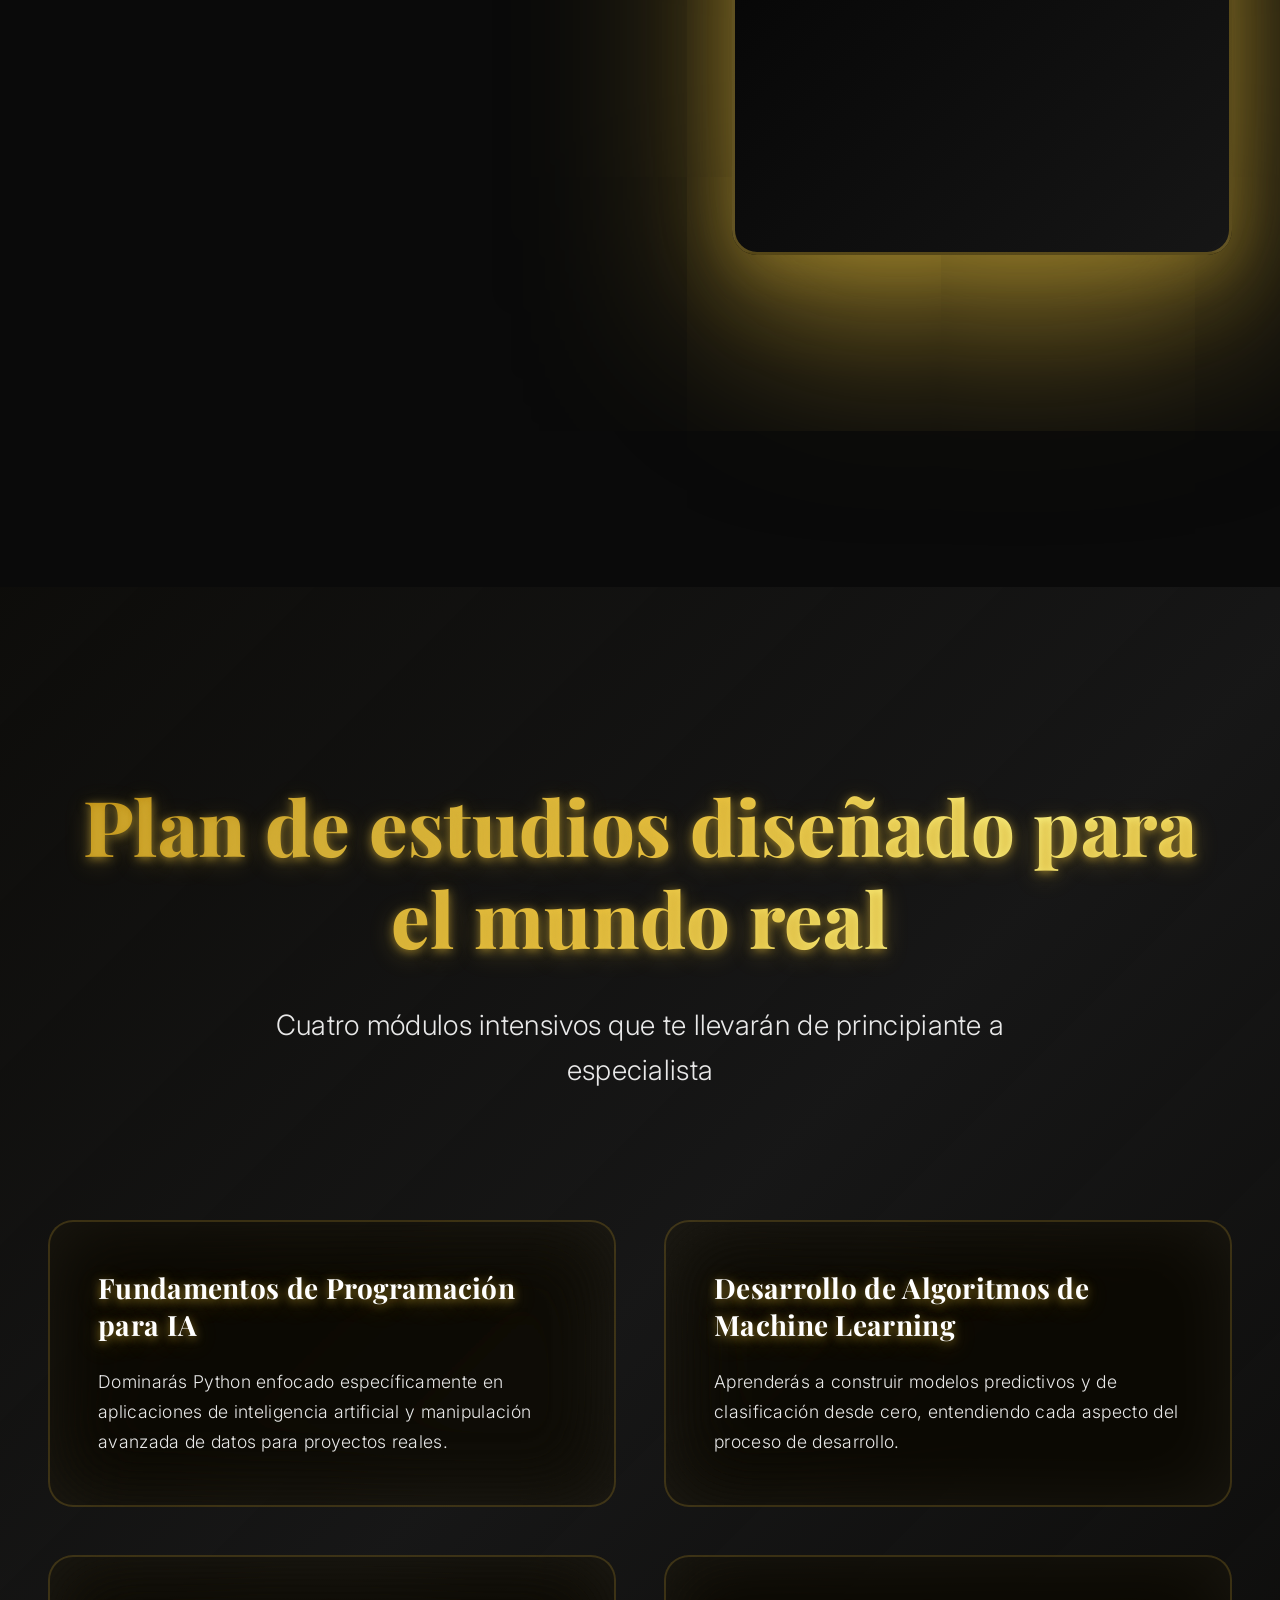
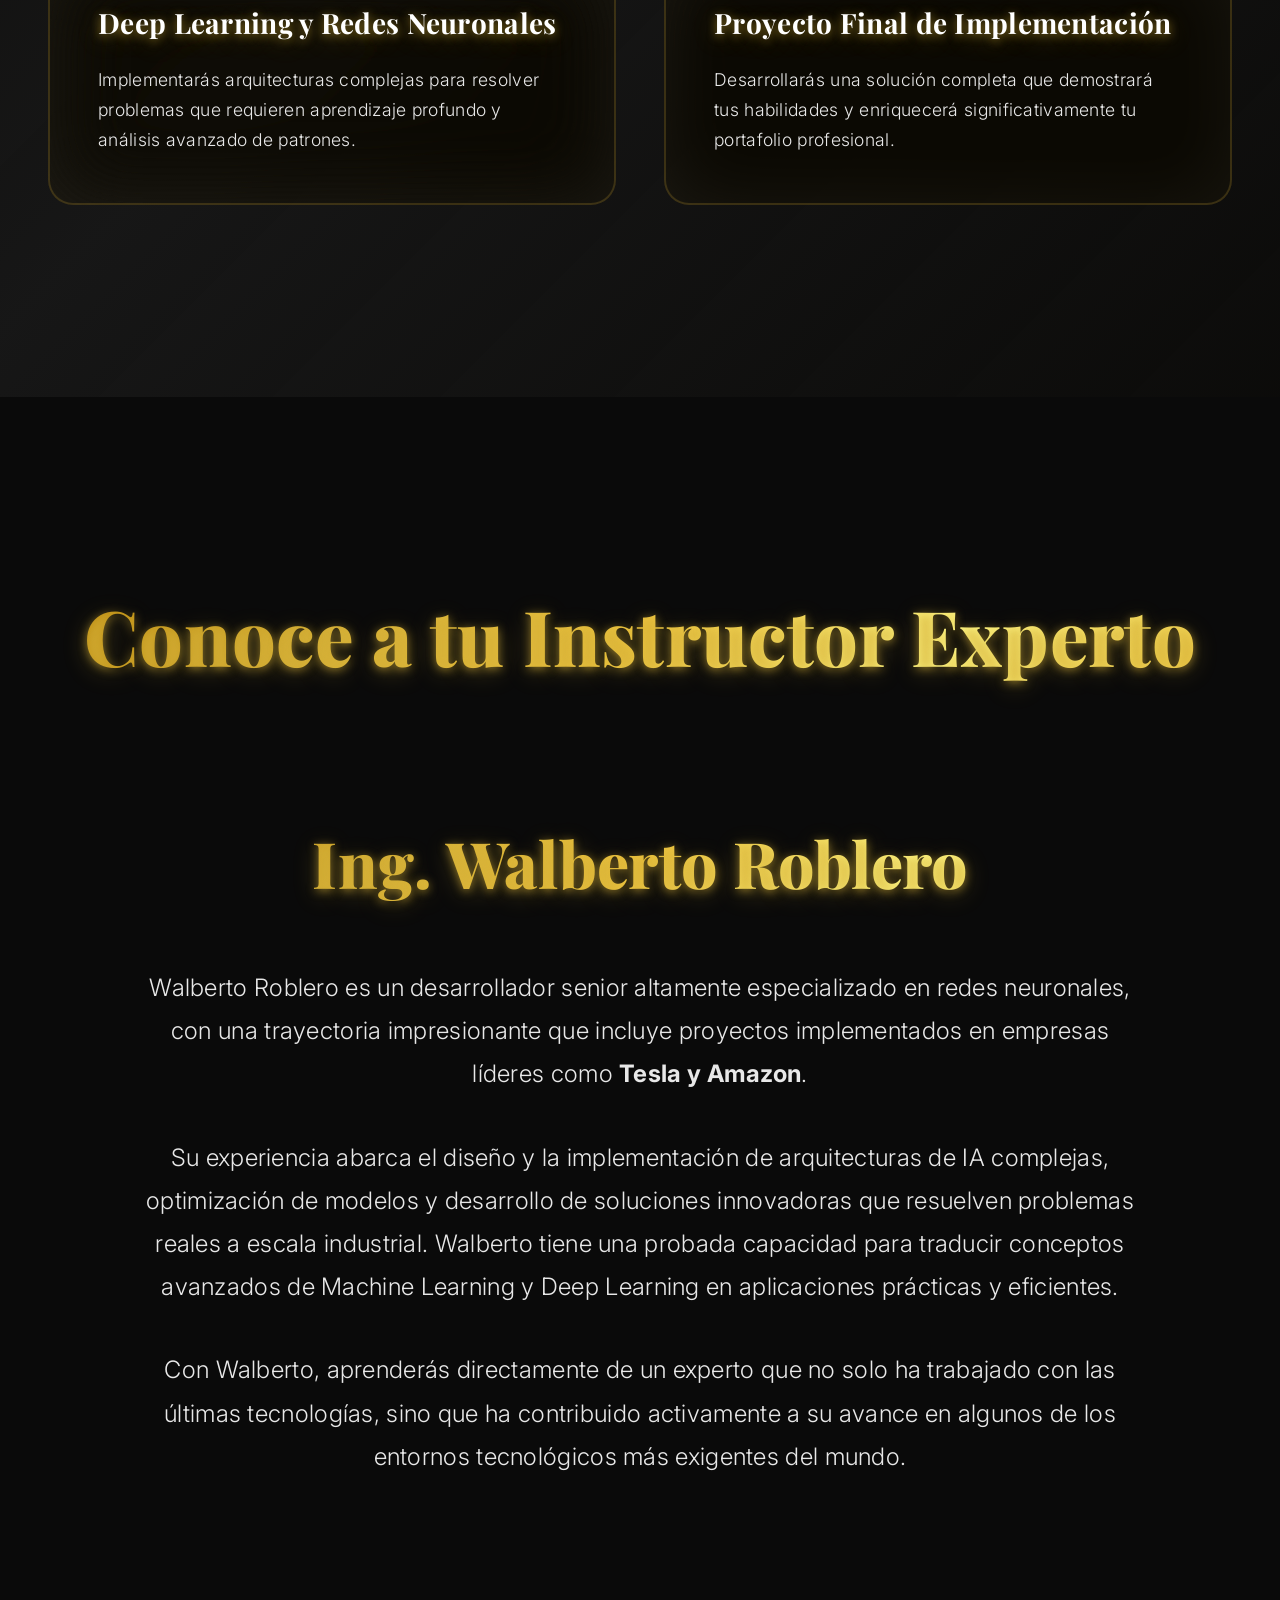
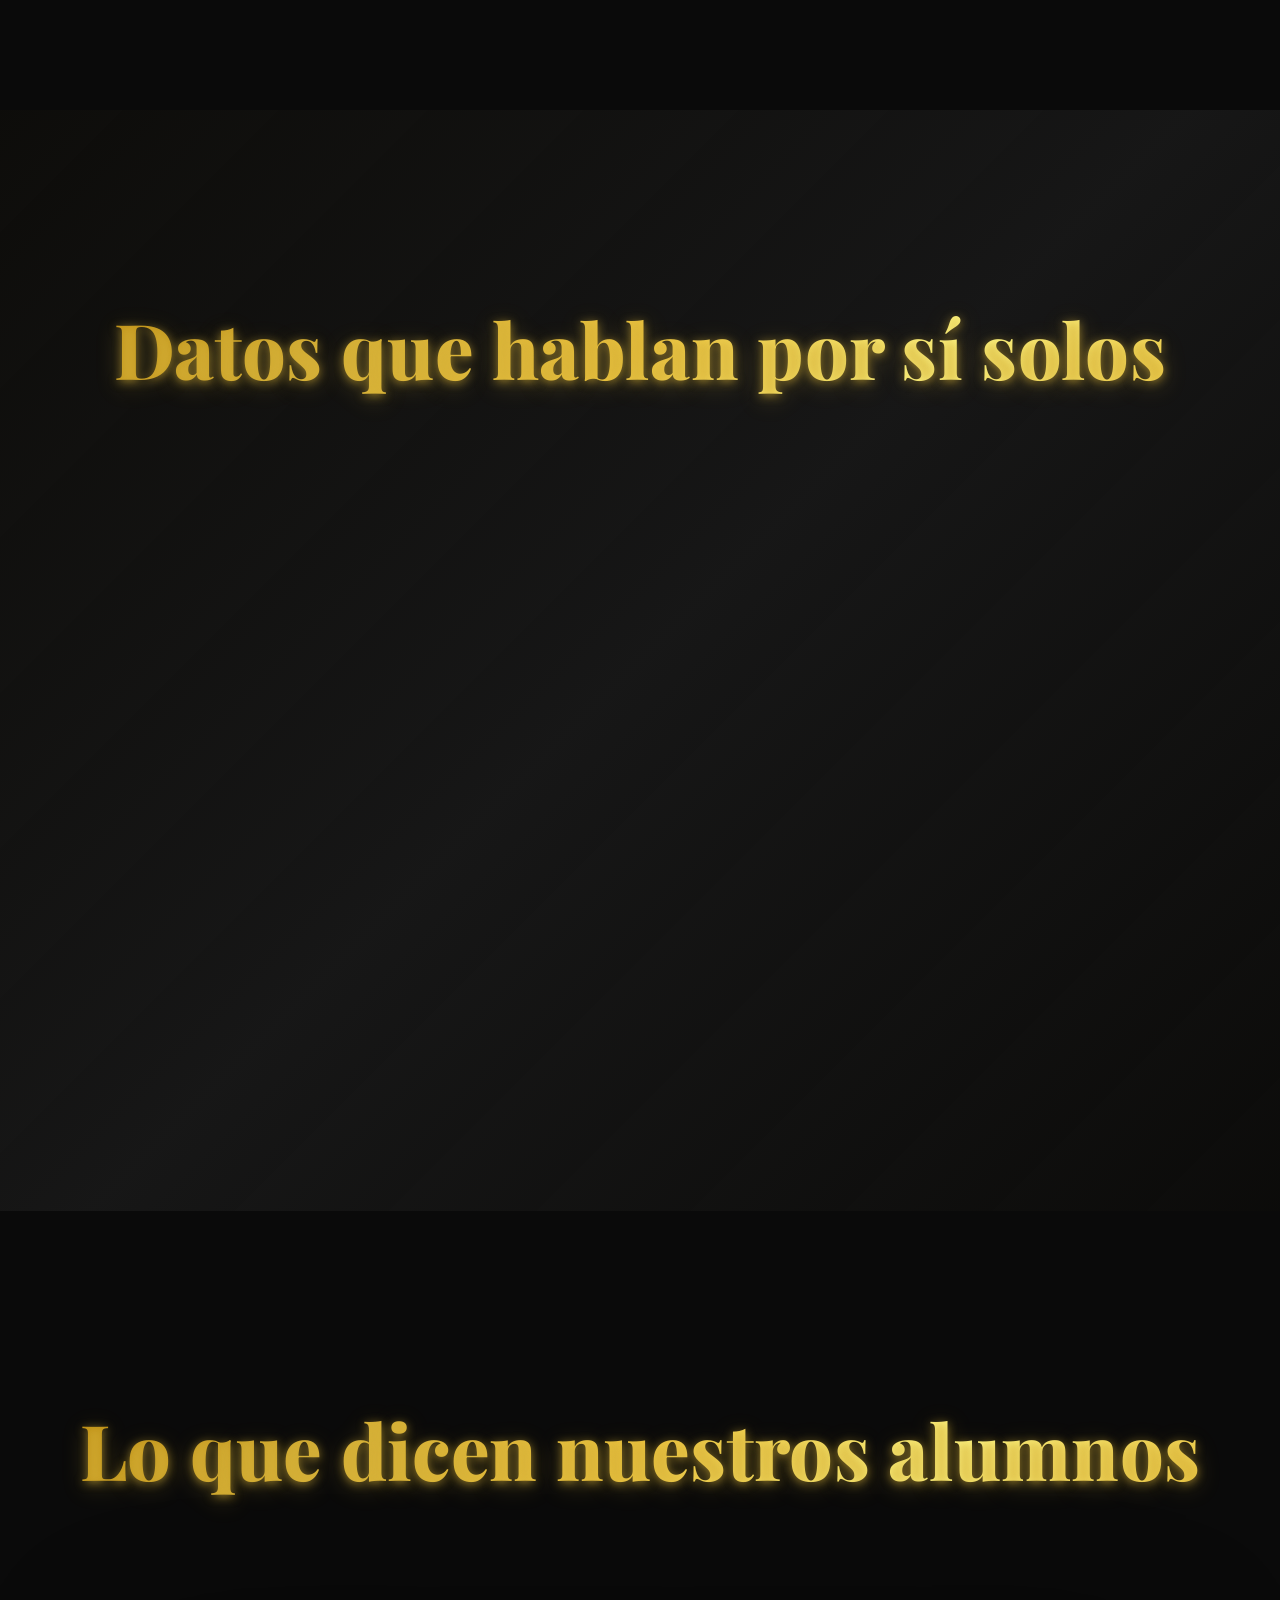
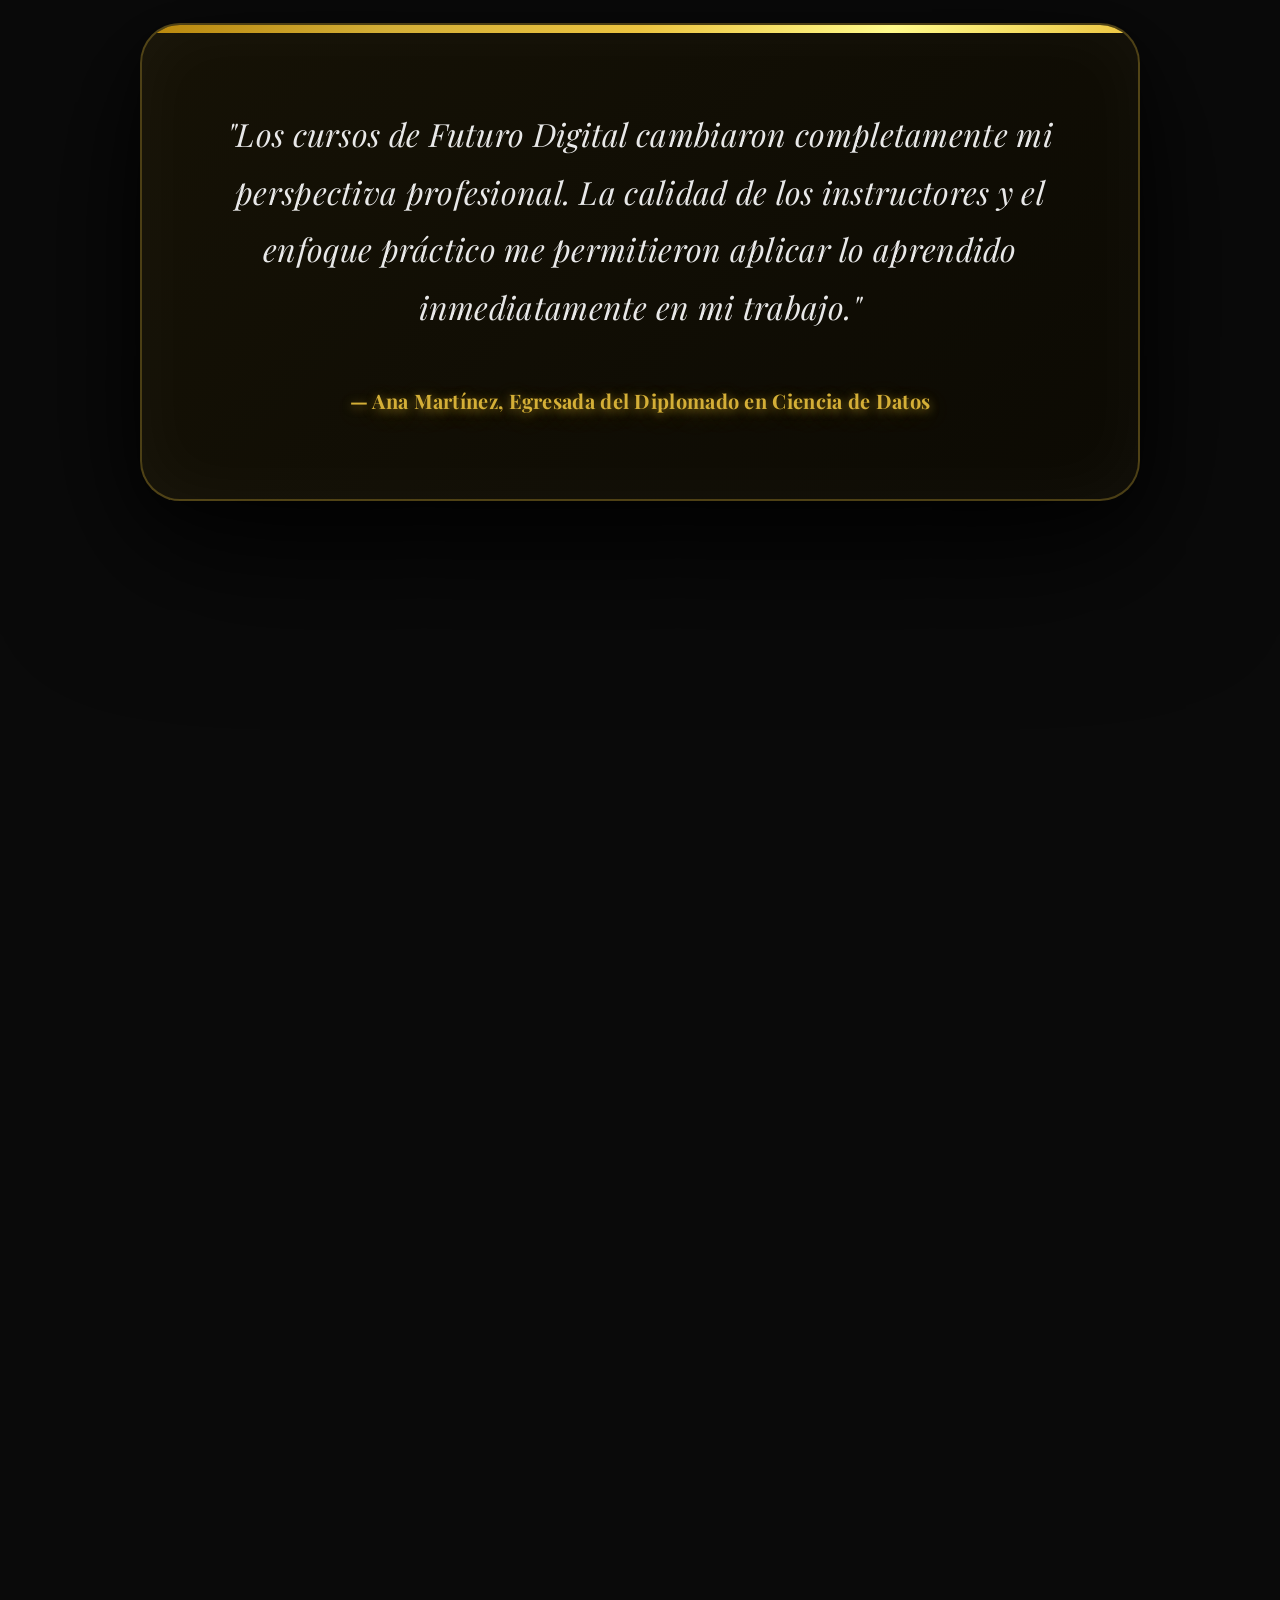
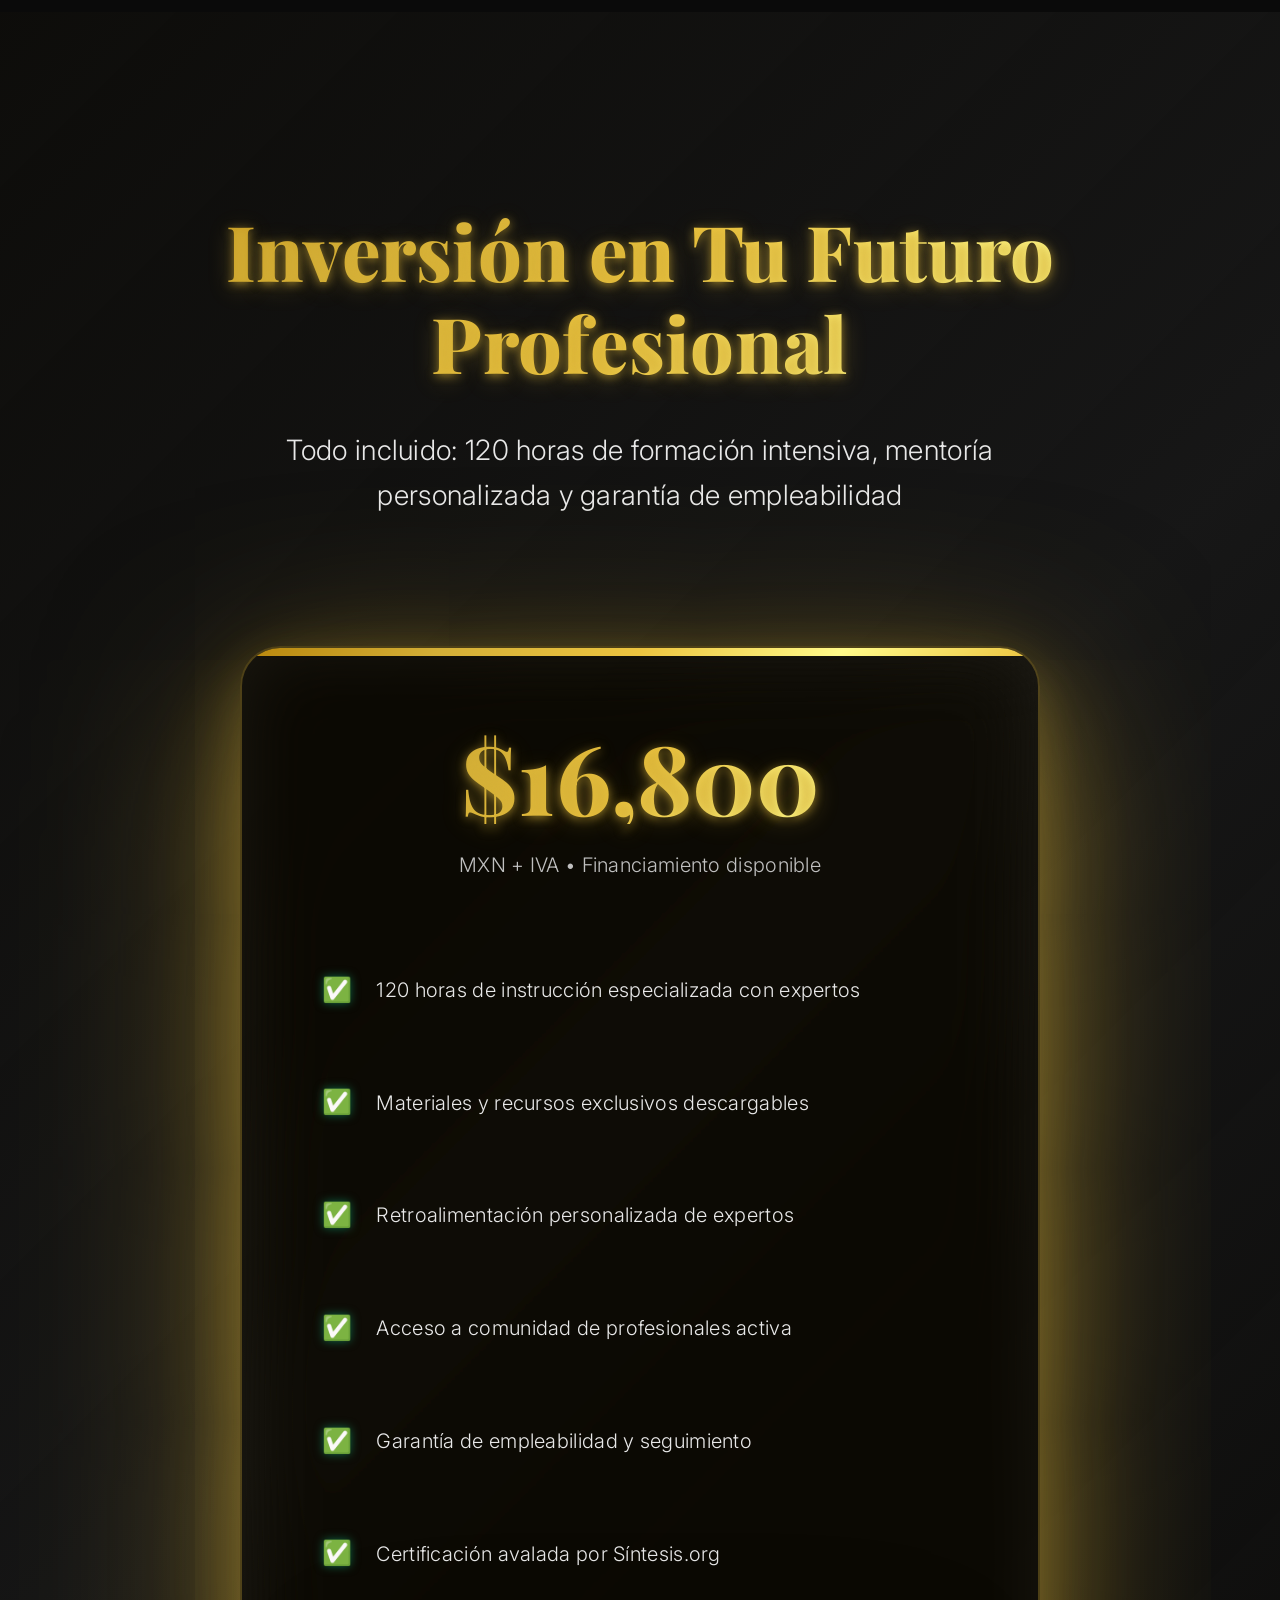
==== commit d502c283: "Update index.html" ====
--- a/index.html
+++ b/index.html
@@ -2378,14 +2378,14 @@
                     <a href="#video" class="btn-divine-primary">
                         <span class="cta-icon-divine">🎬</span>
                         <div class="cta-content-luxury">
-                            <div class="cta-primary-text">ACCEDER A LA MASTERCLASS EXCLUSIVA</div>
-                            <div class="cta-secondary-text">Demo profesional en vivo • 4 Sept • Acceso premium gratuito</div>
+                            <div class="cta-primary-text">VER PROGRAMA COMPLETO AHORA</div>
+                            <div class="cta-secondary-text">Video exclusivo • Demo en vivo • Conoce todo el diplomado</div>
                         </div>
                     </a>
                     
-                    <a href="#solution" class="btn-secondary-luxury">
-                        <span>🚀</span>
-                        Conocer Diplomado Completo
+                    <a href="#pricing" class="btn-secondary-luxury">
+                        <span>💎</span>
+                        Ver Precios e Inscripción
                     </a>
                 </div>
                 
@@ -2747,9 +2747,9 @@
     <section class="form-section-luxury" id="registro">
         <div class="form-container-luxury">
             <div class="form-card-luxury">
-                <h2 class="form-title-luxury">Acceso a Masterclass Exclusiva</h2>
+                <h2 class="form-title-luxury">Reserva Tu Lugar en el Diplomado</h2>
                 <p class="form-subtitle-luxury">
-                    Reserva tu lugar y recibe acceso inmediato a contenido premium exclusivo
+                    Completa el formulario y recibe información completa sobre fechas, financiamiento y acceso premium
                 </p>
 
                 <form onsubmit="submitForm(event)">
@@ -2889,7 +2889,7 @@
             window.addEventListener('scroll', requestLuxuryTick, { passive: true });
         }
 
-        // Form submission - CONECTA CON PÁGINA DE AGRADECIMIENTO
+        // Form submission - REDIRIGE A PÁGINA DE AGRADECIMIENTO
         function submitForm(event) {
             event.preventDefault();
             
@@ -2902,11 +2902,8 @@
             
             setTimeout(() => {
                 // REDIRECCIÓN A LA PÁGINA DE AGRADECIMIENTO
-                alert('¡Registro exitoso! Te hemos enviado los detalles de acceso a tu email.');
-                submitButton.textContent = originalText;
-                submitButton.disabled = false;
-                event.target.reset();
-            }, 2000);
+                window.location.href = 'gracias.html';
+            }, 1500);
         }
 
         // Efectos luxury para CTAs
